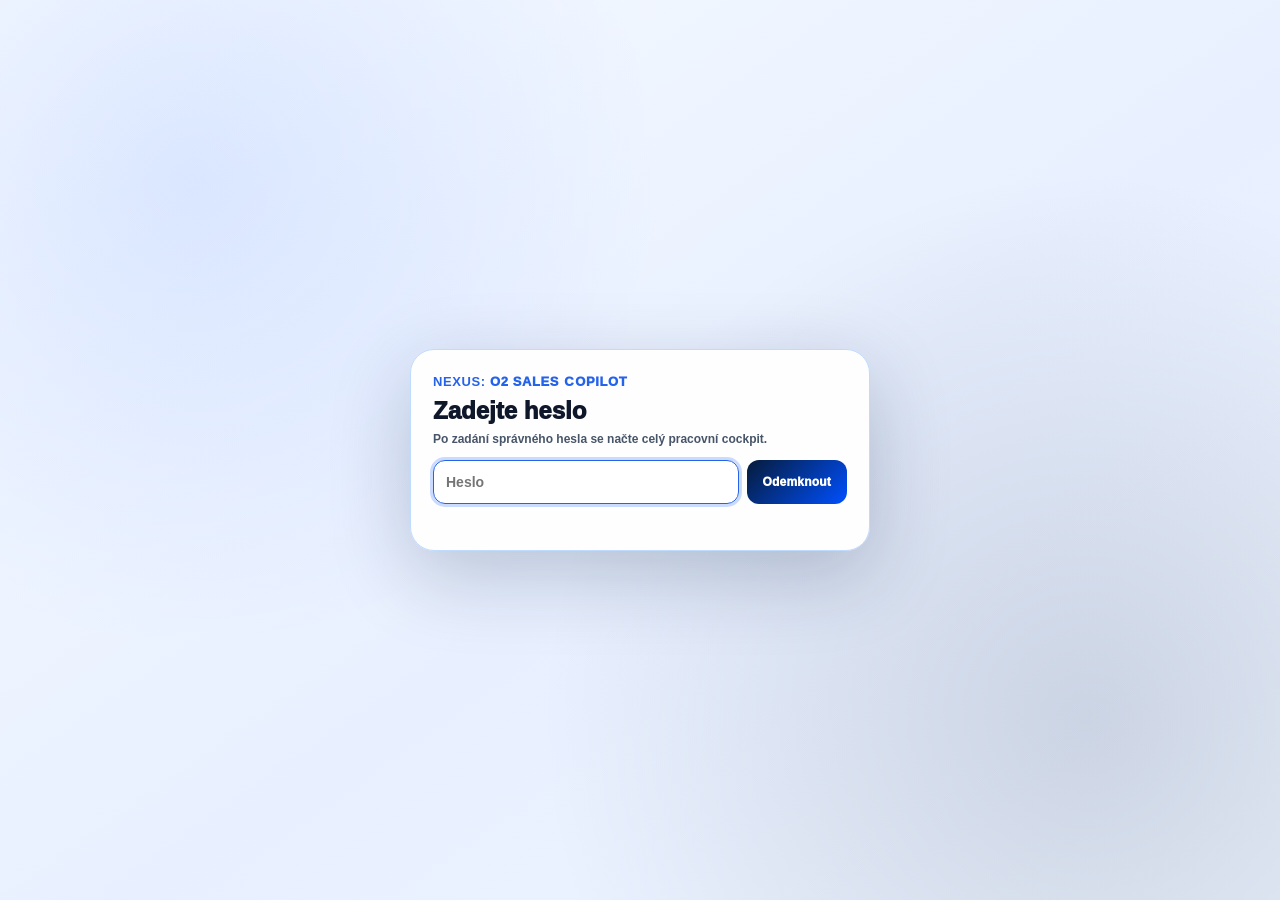
==== index.html.html @ c830933a "Add files via upload" ====
﻿<!DOCTYPE html>
<html lang="cs">
<head>
  <meta charset="UTF-8">
  <meta name="viewport" content="width=1400, shrink-to-fit=no, user-scalable=yes">
  <title>Nexus: O2 Sales Copilot · Corporate scoring & Anomaly Stats</title>
  <style>
    :root {
      --o2: #0050ff;
      --o2d: #061b3a;
      --o2m: #123e78;
      --soft: #eff6ff;
      --line: #dbe5f2;
      --ink: #0f172a;
      --mut: #64748b;
      --ok: #047857;
      --warn: #c2410c;
      --bad: #dc2626;
      --panel: rgba(255, 255, 255, .98);
      --shadow: 0 12px 32px rgba(0, 35, 90, .10);
    }

    *, *:before, *:after {
      box-sizing: border-box;
      margin: 0;
      padding: 0;
      font-family: "On Air", Inter, "Segoe UI", Arial, sans-serif;
    }

    html, body { 
      height: 100%; 
    }

    /* Vynutí desktop layout i na mobilu — 1400px vs. fyzická šířka zařídí dynamický initial-scale ve viewport meta */
    html {
      min-width: 1400px;
    }

    body {
      height: 100vh;
      overflow: hidden;
      background: #eff6ff;
      color: var(--ink);
      font-size: 12px;
    }

    body.locked {
      overflow: hidden;
      background: #f4f8ff;
    }

    body.locked > *:not(#lockScreen):not(script) {
      display: none !important;
    }

    .lock-screen {
      position: fixed;
      inset: 0;
      z-index: 5000;
      display: none;
      align-items: center;
      justify-content: center;
      background:
        radial-gradient(circle at 15% 20%, rgba(0, 80, 255, 0.1), transparent 36%),
        radial-gradient(circle at 85% 80%, rgba(6, 27, 58, 0.14), transparent 42%),
        linear-gradient(145deg, #f7fbff, #e8f0ff 55%, #eef4ff);
      padding: 20px;
    }

    body.locked .lock-screen {
      display: flex;
    }

    .lock-card {
      width: min(460px, 96vw);
      background: rgba(255, 255, 255, 0.96);
      border: 1px solid #bfdbfe;
      border-radius: 24px;
      box-shadow: 0 24px 80px rgba(6, 27, 58, 0.22);
      padding: 24px 22px 18px;
    }

    .lock-brand {
      font-size: 13px;
      text-transform: uppercase;
      letter-spacing: 0.6px;
      color: #2563eb;
      font-weight: 950;
      margin-bottom: 8px;
    }

    .lock-title {
      font-size: 24px;
      line-height: 1.15;
      font-weight: 950;
      color: #0f172a;
      margin-bottom: 8px;
    }

    .lock-sub {
      font-size: 12px;
      color: #475569;
      font-weight: 800;
      margin-bottom: 14px;
    }

    .lock-form {
      display: grid;
      grid-template-columns: 1fr auto;
      gap: 8px;
    }

    .lock-input {
      height: 44px;
      border: 1px solid #93c5fd;
      border-radius: 12px;
      padding: 0 12px;
      font-size: 14px;
      font-weight: 850;
      background: #fff;
      color: #0f172a;
    }

    .lock-input:focus {
      outline: 3px solid rgba(0, 80, 255, 0.2);
      border-color: #2563eb;
    }

    .lock-btn {
      height: 44px;
      border: 0;
      border-radius: 12px;
      padding: 0 16px;
      background: linear-gradient(135deg, var(--o2d), var(--o2));
      color: #fff;
      font-size: 12px;
      font-weight: 950;
      letter-spacing: 0.2px;
    }

    .lock-msg {
      margin-top: 10px;
      min-height: 18px;
      font-size: 11px;
      font-weight: 900;
      color: #dc2626;
    }

    button, textarea, input, select { 
      font-family: inherit; 
    }
    
    button { 
      cursor: pointer; 
    }

    .pill:hover:not(.active), 
    .action-say-btn:hover:not(.active), 
    .road-item:hover:not(.cur) {
      border-color: var(--o2);
    }

    .choice:hover:not(.active) {
      border-color: var(--o2);
      box-shadow: 0 6px 18px rgba(0, 35, 90, .10);
      transform: translateY(-1px);
    }

    header {
      height: 48px;
      background: linear-gradient(135deg, var(--o2d), var(--o2) 72%, #2f7cff);
      color: #fff;
      display: flex;
      align-items: center;
      justify-content: space-between;
      padding: 6px 16px;
      box-shadow: 0 6px 18px rgba(0, 35, 90, .18);
      position: relative;
      z-index: 10;
    }

    .hl {
      display: flex;
      align-items: center;
      gap: 16px;
      min-width: 0;
    }

    .hl-brand {
      min-width: 0;
    }

    .ht { 
      font-size: 16px; 
      font-weight: 950; 
      letter-spacing: -.2px; 
    }

    .hs { 
      font-size: 9px; 
      color: #dbeafe; 
      font-weight: 900; 
      letter-spacing: .45px; 
      text-transform: uppercase; 
    }

    .hc { 
      position: static;
      transform: none;
      text-align: left;
      flex-shrink: 0;
    }

    .clock { 
      font-size: 16px; 
      font-weight: 950; 
    }

    .date { 
      font-size: 8.5px; 
      color: #dbeafe; 
      text-transform: uppercase; 
    }

    .hr { 
      display: flex; 
      gap: 8px; 
      flex-wrap: nowrap;
      overflow-x: auto;
      -webkit-overflow-scrolling: touch;
      scrollbar-width: none;
    }
    .hr::-webkit-scrollbar { display: none; }

    .btn {
      border: 1px solid rgba(255, 255, 255, .28);
      background: rgba(255, 255, 255, .13);
      color: #fff;
      border-radius: 999px;
      padding: 7px 14px;
      font-size: 11px;
      font-weight: 950;
      white-space: nowrap;
      flex-shrink: 0;
    }

    .btn:hover { 
      background: rgba(255, 255, 255, .24); 
    }
    
    .redbtn { background: #dc2626 !important; }
    .greenbtn { background: #0050ff !important; }
    .statbtn { background: #123e78 !important; }

    .app {
      height: calc(100vh - 48px);
      padding: 10px 12px 12px;
      display: grid;
      grid-template-columns: minmax(100px, 6fr) minmax(500px, 39fr) minmax(500px, 39fr) minmax(200px, 16fr);
      gap: 12px;
      max-width: 1920px;
      margin: 0 auto;
      position: relative;
      z-index: 1;
      overflow: hidden;
    }

    .app > aside, .app > section {
      height: 100%;
      min-height: 0;
      display: flex;
      flex-direction: column;
    }

    .road, .card, .panel {
      background: rgba(255,255,255,.94);
      backdrop-filter: blur(14px);
      -webkit-backdrop-filter: blur(14px);
      border: 1px solid rgba(191, 219, 254, .7);
      border-radius: 22px;
      box-shadow: 0 12px 40px rgba(0,35,90,.09), 0 0 0 1px rgba(255,255,255,.6) inset;
      overflow: hidden;
      min-height: 0;
      display: flex;
      flex-direction: column;
      height: 100%;
      flex: 1;
    }

    .cardhead {
      height: 46px;
      min-height: 46px;
      padding: 0 16px;
      color: #fff;
      display: flex;
      justify-content: space-between;
      align-items: center;
      flex-shrink: 0;
      background: linear-gradient(135deg, var(--o2d) 0%, var(--o2) 60%, #3d8bff 100%);
      box-shadow: 0 2px 12px rgba(0,80,255,.25);
    }

    .cardtitle { font-size: 15px; font-weight: 950; letter-spacing: .2px; }

    #cardHost {
      transform-style: preserve-3d;
      backface-visibility: hidden;
      will-change: transform, opacity;
      transform-origin: center center;
    }

    .card-swap-cube-next {
      animation: cubeInNext 260ms cubic-bezier(.2, .7, .2, 1);
    }

    .card-swap-cube-prev {
      animation: cubeInPrev 260ms cubic-bezier(.2, .7, .2, 1);
    }

    @keyframes cubeInNext {
      from {
        opacity: .42;
        transform: perspective(1000px) rotateY(-10deg) translateX(14px) scale(.985);
      }
      to {
        opacity: 1;
        transform: perspective(1000px) rotateY(0deg) translateX(0) scale(1);
      }
    }

    @keyframes cubeInPrev {
      from {
        opacity: .42;
        transform: perspective(1000px) rotateY(10deg) translateX(-14px) scale(.985);
      }
      to {
        opacity: 1;
        transform: perspective(1000px) rotateY(0deg) translateX(0) scale(1);
      }
    }
    
    .badge { 
      font-size: 10px; 
      font-weight: 950; 
      background: rgba(255, 255, 255, .24); 
      padding: 4px 8px; 
      border-radius: 999px; 
    }

    .c0, .c1 { background: linear-gradient(90deg, var(--o2d), var(--o2)); }
    .c2 { background: linear-gradient(90deg, #064e3b, var(--o2)); }
    .c3 { background: linear-gradient(90deg, var(--o2m), var(--o2)); }
    .c6 { background: linear-gradient(90deg, var(--o2d), var(--o2), var(--o2m)); }

    .body {
      position: relative;
      flex: 1;
      min-height: 0;
      overflow: hidden;
      padding: 12px 13px 12px;
      display: flex;
      flex-direction: column;
      gap: 10px;
      height: 100%;
    }

    .body > .req {
      flex: 1;
      min-height: 0;
      display: flex;
      flex-direction: column;
    }

    .box, .say, .req, .recommend, .chart, .day-card, .day-kpi {
      background: #fff;
      border: 1px solid var(--line);
      border-radius: 15px;
      padding: 10px;
      box-shadow: 0 4px 12px rgba(0, 35, 90, .04);
      min-width: 0;
    }

    .say { border: 2px solid #bfdbfe; border-left: 8px solid var(--o2); padding: 12px 13px; }
    .say.warn { border-color: #fed7aa; border-left-color: var(--warn); background: #fff7ed; }
    .say.ok { border-color: #bfdbfe; border-left-color: var(--o2); background: var(--soft); }

    .small, .box h4, .req h4, .recommend h4, .chart h4 {
      font-size: 10.5px;
      text-transform: uppercase;
      letter-spacing: .35px;
      font-weight: 950;
      margin-bottom: 6px;
      color: var(--o2);
    }

    .sentence { font-size: 14px; line-height: 1.36; font-weight: 900; }
    .box p, .req p { font-size: 12px; line-height: 1.35; color: #334155; font-weight: 750; }
    
    .actions { 
      display: flex !important; 
      flex-direction: column !important; 
      gap: 8px !important; 
      align-items: stretch !important; 
      width: 100% !important; 
    }

    .pill {
      position: relative;
      border: 2px solid #cbd5e1;
      background: #fff;
      border-radius: 14px;
      padding: 12px 14px;
      font-size: 12.5px;
      font-weight: 950;
      color: #243244;
      width: 100%;
      text-align: left;
      white-space: normal;
      line-height: 1.25;
      min-height: 42px;
    }

    .pill.active {
      background: linear-gradient(135deg, var(--o2), var(--o2d)) !important;
      color: #fff !important;
      border: 3px solid #fff !important;
      outline: 3px solid #bfdbfe !important;
      box-shadow: 0 4px 14px rgba(0, 80, 255, .2) !important;
      padding-left: 14px !important;
      padding-right: 42px !important;
    }

    .pill.good.active { background: linear-gradient(135deg, var(--o2), var(--o2m)) !important; }
    .pill.active:before { content: none !important; display: none !important; }
    
    .pill.active:after, .choice.active:after, .prod-tabs button.active:after {
      content: "✓";
      position: absolute;
      right: 14px;
      top: 50%;
      transform: translateY(-50%);
      width: 22px;
      height: 22px;
      border-radius: 999px;
      background: #10b981 !important;
      color: #fff;
      display: grid;
      place-items: center;
      font-size: 11px;
      font-weight: 950;
      box-shadow: 0 2px 6px rgba(0,0,0,0.15) !important;
    }

    .action-say-btn {
      width: 100%;
      text-align: left;
      border: 1px solid #cbd5e1;
      background: #fff;
      border-radius: 14px;
      padding: 10px 12px;
      margin-bottom: 6px;
      display: flex;
      justify-content: space-between;
      align-items: center;
      cursor: pointer;
      min-height: 54px;
      flex-shrink: 0;
    }

    .action-say-btn.active {
      background: var(--soft);
      border: 3px solid var(--o2);
      outline: 3px solid rgba(0, 80, 255, .18);
    }
    
    .action-say-btn strong { display: block; font-size: 12.5px; font-weight: 900; margin-bottom: 2px; }
    .action-say-btn span { font-size: 11px; color: var(--mut); font-weight: 750; }

    .chk {
      width: 18px;
      height: 18px;
      border-radius: 50%;
      border: 2px solid #cbd5e1;
      display: grid;
      place-items: center;
      font-size: 10px;
      font-weight: 950;
      color: transparent;
      flex-shrink: 0;
      margin-left: 10px;
    }
    
    .active .chk { 
      background: #10b981 !important; 
      border-color: #10b981 !important; 
      color: #fff; 
      box-shadow: 0 0 0 2px #fff !important; 
    }

    .hint { font-size: 10px; color: #64748b; font-weight: 850; margin-top: 6px; flex-shrink: 0; }

    .nav {
      flex-shrink: 0;
      margin-top: auto;
      display: grid;
      grid-template-columns: 1fr 1fr 1fr;
      gap: 10px;
      padding-top: 4px;
    }

    .nav button {
      border: 0;
      border-radius: 14px;
      padding: 12px 10px;
      font-size: 12px;
      font-weight: 950;
      color: #fff;
      background: linear-gradient(135deg, var(--o2d), var(--o2));
    }

    .nav .sec { background: linear-gradient(135deg, #334155, #64748b); }
    .nav button:disabled { opacity: .35; cursor: not-allowed; }

    .choice-grid { display: grid; grid-template-columns: 1fr; gap: 10px; }
    
    .choice {
      height: 81px;
      min-height: 81px;
      border: 2px solid #cbd5e1;
      border-radius: 16px;
      padding: 0 20px;
      text-align: left;
      position: relative;
      overflow: hidden;
      box-shadow: 0 2px 8px rgba(0, 35, 90, .06);
      cursor: pointer;
      flex-shrink: 0;
      display: flex;
      flex-direction: column;
      justify-content: center;
      transition: box-shadow .15s, transform .15s, background .15s;
      background: #fff;
    }

    .choice.active {
      padding-right: 52px;
      justify-content: center;
      border-width: 2px;
    }

    .choice strong { display: block; font-size: 14px; font-weight: 950; line-height: 1.3; }

    .choice .sayline {
      font-size: 11.5px;
      color: #475569;
      font-weight: 800;
      background: #f8fafc;
      border: 1px solid #e2e8f0;
      border-radius: 8px;
      padding: 3px 10px;
      margin-top: 4px;
      white-space: nowrap;
      overflow: hidden;
      text-overflow: ellipsis;
      max-width: 100%;
    }

    .choice.has-tip { flex-direction: row; align-items: center; justify-content: flex-start; padding-right: 58px; }
    .choice.has-tip strong { margin-bottom: 0; font-size: 14px; }
    
    .choice .tip-btn {
      position: absolute;
      top: 50%;
      transform: translateY(-50%);
      right: 14px;
      width: 34px;
      height: 34px;
      border-radius: 50%;
      background: #fff;
      border: 1px solid rgba(0, 0, 0, .12);
      display: grid;
      place-items: center;
      font-size: 16px;
      cursor: pointer;
      box-shadow: 0 2px 6px rgba(0, 35, 90, .10);
      z-index: 5;
      transition: background .12s;
    }
    
    .choice .tip-btn:hover { background: #fef08a; border-color: #ca8a04; }

    .choice.status-green { background: #fff; border-color: #047857; }
    .choice.status-green strong { color: #047857; }
    .choice.status-green.active { background: rgba(4,120,87,.06); border-color: #047857 !important; box-shadow: inset 5px 0 0 0 #047857, 0 4px 14px rgba(4,120,87,.12); }
    .choice.status-green.active strong { color: #047857 !important; }
    .choice.status-green.active .sayline { background: rgba(4,120,87,.07); color: #047857; border-color: rgba(4,120,87,.2); }
    .choice.status-green.active:after { background: #047857 !important; box-shadow: 0 2px 6px rgba(4,120,87,.3) !important; }

    .choice.status-blue { background: #fff; border-color: #0050ff; }
    .choice.status-blue strong { color: #0050ff; }
    .choice.status-blue.active { background: rgba(0,80,255,.05); border-color: #0050ff !important; box-shadow: inset 5px 0 0 0 #0050ff, 0 4px 14px rgba(0,80,255,.12); }
    .choice.status-blue.active strong { color: #0050ff !important; }
    .choice.status-blue.active .sayline { background: rgba(0,80,255,.06); color: #0050ff; border-color: rgba(0,80,255,.18); }
    .choice.status-blue.active:after { background: #0050ff !important; box-shadow: 0 2px 6px rgba(0,80,255,.3) !important; }

    .choice.status-red { background: #fff; border-color: #dc2626; }
    .choice.status-red strong { color: #dc2626; }
    .choice.status-red.active { background: rgba(220,38,38,.05); border-color: #dc2626 !important; box-shadow: inset 5px 0 0 0 #dc2626, 0 4px 14px rgba(220,38,38,.12); }
    .choice.status-red.active strong { color: #dc2626 !important; }
    .choice.status-red.active .sayline { background: rgba(220,38,38,.06); color: #dc2626; border-color: rgba(220,38,38,.18); }
    .choice.status-red.active:after { background: #dc2626 !important; box-shadow: 0 2px 6px rgba(220,38,38,.3) !important; }

    .choice.status-orange { background: #fff; border-color: #c2410c; }
    .choice.status-orange strong { color: #c2410c; }
    .choice.status-orange.active { background: rgba(194,65,12,.05); border-color: #c2410c !important; box-shadow: inset 5px 0 0 0 #c2410c, 0 4px 14px rgba(194,65,12,.12); }
    .choice.status-orange.active strong { color: #c2410c !important; }
    .choice.status-orange.active .sayline { background: rgba(194,65,12,.06); color: #c2410c; border-color: rgba(194,65,12,.18); }
    .choice.status-orange.active:after { background: #c2410c !important; box-shadow: 0 2px 6px rgba(194,65,12,.3) !important; }

    .road { padding: 14px 12px; display: flex; flex-direction: column; }
    .road-head { font-size: 10px; font-weight: 950; text-transform: uppercase; letter-spacing: .6px; display: flex; justify-content: space-between; align-items: center; margin-bottom: 10px; color: var(--mut); flex-shrink: 0; }
    .road-head b { color: var(--o2); font-size: 14px; font-weight: 950; letter-spacing: 0; }
    .progress { height: 5px; background: #e2e8f0; border-radius: 999px; margin-bottom: 12px; overflow: hidden; flex-shrink: 0; }
    .progress span { display: block; height: 100%; background: linear-gradient(90deg, var(--o2), #64a3ff); transition: width .5s cubic-bezier(.4,0,.2,1); position: relative; overflow: hidden; }
    .progress span::after { content: ''; position: absolute; top: 0; left: -60%; width: 60%; height: 100%; background: linear-gradient(90deg, transparent, rgba(255,255,255,.55), transparent); animation: shimmer 2s infinite; }
    @keyframes shimmer { 0% { left: -60%; } 100% { left: 120%; } }

    .road-list { 
      display: flex; 
      flex-direction: column; 
      gap: 5px; 
      flex: 1;
      min-height: 0;
      position: relative; 
    }
    .road-list:before { content: none; }

    .road-item {
      position: relative;
      z-index: 1;
      border: 1.5px solid #e2e8f0;
      background: #fff;
      border-radius: 14px;
      padding: 8px 6px;
      display: flex;
      flex-direction: column;
      align-items: center;
      justify-content: center;
      gap: 5px;
      text-align: center;
      cursor: pointer;
      width: 100%;
      flex: 1;
      min-height: 0;
      transition: box-shadow .12s, border-color .12s, background .12s, transform .12s;
    }
    .road-item:hover:not(.cur) { border-color: var(--o2); box-shadow: 0 4px 12px rgba(0,35,90,.09); transform: translateX(2px); }
    .road-item.cur { background: linear-gradient(135deg, #eff6ff, #e0eeff); border: 2px solid var(--o2); box-shadow: 0 4px 16px rgba(0,80,255,.13); }
    .road-item.done { background: #f0fdf8; border-color: #86efac; }

    .num { width: 26px; height: 26px; min-width: 26px; border-radius: 50%; background: #e0eaff; color: var(--o2); display: flex; align-items: center; justify-content: center; font-size: 11px; font-weight: 950; flex-shrink: 0; }
    .cur .num { background: var(--o2) !important; color: #fff !important; box-shadow: 0 2px 8px rgba(0,80,255,.3); }
    .done .num { background: #10b981 !important; color: #fff !important; font-size: 13px; }
    .rt { font-size: 10.5px; font-weight: 950; color: var(--ink); line-height: 1.25; word-break: break-word; }
    .cur .rt { color: var(--o2); }
    .done .rt { color: #059669; }
    .rs { font-size: 8.5px; color: #94a3b8; font-weight: 750; letter-spacing: 0.2px; line-height: 1.2; }
    .cur .rs { color: rgba(0,80,255,.55); }
    .done .rs { color: #86efac; }

    .phead {
      height: 42px;
      min-height: 42px;
      background: linear-gradient(90deg, var(--o2d), var(--o2));
      color: #fff;
      padding: 0 15px;
      font-size: 13px;
      font-weight: 950;
      display: flex;
      justify-content: space-between;
      align-items: center;
      flex-shrink: 0;
    }

    .pbody, .product-body { padding: 11px; overflow: auto; min-height: 0; }

    .prod-tabs {
      height: 42px;
      min-height: 42px;
      display: flex;
      gap: 7px;
      padding: 0 10px;
      background: linear-gradient(90deg, var(--o2d), var(--o2));
      align-items: center;
      flex-shrink: 0;
    }

    .prod-tabs button {
      position: relative;
      flex: 1;
      border: 2px solid rgba(255, 255, 255, .45);
      border-radius: 11px;
      padding: 6px 5px;
      font-size: 11px;
      font-weight: 950;
      background: var(--soft);
      color: var(--o2);
    }

    .prod-tabs .active { background: linear-gradient(135deg, var(--o2), var(--o2d)) !important; color: #fff !important; border: 3px solid #fff !important; outline: 3px solid #bfdbfe; padding-right: 28px;}

    .prod-card { display: flex; flex-direction: column; gap: 9px; overflow: auto; height: 100%; min-height: 0; }
    .prod-title { font-size: 18px; font-weight: 950; display: flex; justify-content: space-between; align-items: center;}

    .principle { font-size: 12px; line-height: 1.38; background: var(--soft); border-left: 5px solid var(--o2); border-radius: 0 12px 12px 0; padding: 9px; font-weight: 800; }

    .quote {
      border-radius: 16px;
      padding: 12px 16px;
      font-size: 13.5px;
      line-height: 1.45;
      font-weight: 850;
      background: #f8fbff;
      border: 1px solid #e2e8f0;
      box-shadow: inset 0 1px 2px rgba(0,0,0,0.02), 0 2px 4px rgba(0,0,0,0.02);
      color: #1e293b;
      position: relative;
      border-left: 6px solid var(--o2) !important;
      margin-bottom: 8px;
    }

    .quote strong {
      display: inline-block;
      font-size: 10.5px;
      text-transform: uppercase;
      letter-spacing: 0.6px;
      font-weight: 950;
      margin-bottom: 4px;
    }

    .quote.copilot-namitka { background: #fff8f2 !important; border-color: #ffe3d1 !important; border-left-color: #f97316 !important; color: #431407; }
    .quote.copilot-namitka strong { color: #ea580c; }
    .quote.copilot-vyhoda { background: #f0fdf4 !important; border-color: #bbf7d0 !important; border-left-color: #16a34a !important; color: #14532d; }
    .quote.copilot-vyhoda strong { color: #15803d; }
    .quote.copilot-uzitek { background: #f0f5ff !important; border-color: #dbeafe !important; border-left-color: #2563eb !important; color: #1e3a8a; }
    .quote.copilot-uzitek strong { color: #1d4ed8; }

    .notes-panel .pbody { padding: 12px; display: flex; flex-direction: column; gap: 10px; height: 100%; min-height: 0; }
    .selected-notes { display: flex; flex-direction: column; gap: 6px; overflow: auto; flex: 1; }
    
    .notes { 
      width: 100%; 
      height: 100px; 
      min-height: 90px; 
      resize: none; 
      border: 1px solid #cbd5e1; 
      border-radius: 14px; 
      padding: 10px; 
      font-size: 12px; 
      color: #0f172a; 
      background: #f8fbff; 
    }
    
    .notes:focus { outline: 2px solid var(--o2); background: #fff; }

    .toast { 
      position: fixed; 
      right: 20px; 
      bottom: 18px; 
      background: #0f172a; 
      color: #fff; 
      border-radius: 10px; 
      padding: 12px 16px; 
      font-size: 12.5px; 
      font-weight: 950; 
      opacity: 0; 
      z-index: 999; 
      transition: opacity 0.3s; 
    }
    .toast.show { opacity: 1; }

    /* Voice Panel Styles */
    .voice-panel { 
      position: fixed; 
      bottom: 20px; 
      left: 50%; 
      transform: translateX(-50%); 
      background: rgba(0, 80, 255, 0.95); 
      color: #fff; 
      padding: 10px 22px; 
      border-radius: 999px; 
      font-weight: 950; 
      font-size: 13px; 
      z-index: 1000; 
      display: none; 
      box-shadow: 0 10px 30px rgba(0,35,90,0.3); 
      align-items: center; 
      gap: 10px; 
      border: 2px solid rgba(255,255,255,0.2); 
    }
    
    @keyframes pulse { 
      0% { transform: scale(0.95); box-shadow: 0 0 0 0 rgba(16, 185, 129, 0.7); } 
      70% { transform: scale(1); box-shadow: 0 0 0 6px rgba(16, 185, 129, 0); } 
      100% { transform: scale(0.95); box-shadow: 0 0 0 0 rgba(16, 185, 129, 0); } 
    }
    
    .pulsing-dot { 
      width: 12px; 
      height: 12px; 
      background: #10b981; 
      border-radius: 50%; 
      display: inline-block; 
      animation: pulse 2s infinite; 
    }
    
    .voice-text { 
      max-width: 400px; 
      white-space: nowrap; 
      overflow: hidden; 
      text-overflow: ellipsis; 
      font-style: italic; 
    }

    .voice-level {
      display: inline-flex;
      align-items: flex-end;
      gap: 2px;
      height: 14px;
      margin-left: 4px;
    }

    .voice-level i {
      display: inline-block;
      width: 3px;
      height: 3px;
      border-radius: 2px;
      background: rgba(255, 255, 255, 0.35);
      transition: height 90ms linear, background 160ms linear;
    }

    .voice-level i.on { background: #10b981; }
    .voice-level i.hot { background: #f59e0b; }

    .voice-history {
      max-height: 118px;
      overflow: auto;
      display: flex;
      flex-direction: column;
      gap: 4px;
    }

    .voice-history-item {
      border-left: 2px solid #38bdf8;
      padding: 3px 6px;
      background: rgba(30, 64, 175, 0.18);
      border-radius: 6px;
      font-size: 10.5px;
      line-height: 1.3;
      color: #e2e8f0;
    }

    .voice-history-item .vh-tags {
      display: block;
      margin-top: 2px;
      font-size: 9.5px;
      color: #7dd3fc;
      font-weight: 850;
    }

    .voice-history-item.empty {
      border-left-color: #64748b;
      color: #94a3b8;
      font-style: italic;
    }

    .voice-debug {
      position: fixed;
      right: 16px;
      bottom: 74px;
      width: min(420px, calc(100vw - 24px));
      background: rgba(15, 23, 42, 0.96);
      color: #e2e8f0;
      border: 1px solid rgba(148, 163, 184, 0.45);
      border-radius: 14px;
      box-shadow: 0 14px 36px rgba(2, 6, 23, 0.45);
      padding: 12px;
      z-index: 1100;
      display: none;
      font-size: 11px;
      line-height: 1.35;
    }

    .voice-debug.open {
      display: block;
    }

    .voice-debug-head {
      display: flex;
      justify-content: space-between;
      align-items: center;
      margin-bottom: 8px;
      font-weight: 950;
      color: #bfdbfe;
      text-transform: uppercase;
      letter-spacing: .35px;
    }

    .voice-debug-row {
      margin-bottom: 7px;
      border: 1px solid rgba(148, 163, 184, 0.25);
      border-radius: 10px;
      padding: 7px 8px;
      background: rgba(30, 41, 59, 0.45);
    }

    .voice-debug-row:last-child {
      margin-bottom: 0;
    }

    .voice-debug-row b {
      display: block;
      font-size: 10px;
      margin-bottom: 4px;
      color: #93c5fd;
      text-transform: uppercase;
      letter-spacing: .25px;
    }

    .voice-debug-matches {
      display: flex;
      flex-wrap: wrap;
      gap: 6px;
    }

    .voice-chip {
      display: inline-flex;
      align-items: center;
      border-radius: 999px;
      border: 1px solid rgba(147, 197, 253, 0.35);
      background: rgba(30, 64, 175, 0.25);
      color: #dbeafe;
      padding: 2px 8px;
      font-size: 10px;
      font-weight: 850;
      white-space: nowrap;
    }

    .premium-save, .tahak-modal { position: fixed; inset: 0; z-index: 200; display: none; align-items: center; justify-content: center; background: rgba(6, 27, 58, .5); backdrop-filter: blur(6px); }
    .premium-save.open, .tahak-modal.open { display: flex; }

    /* =========================================================================
       ADMIN FULLSCREEN — Voice locks | Teams targets | Copilot editor
       ========================================================================= */
    .admin-full {
      position: fixed;
      inset: 0;
      z-index: 300;
      display: none;
      flex-direction: column;
      background: linear-gradient(160deg, #eef4ff 0%, #f7fbff 55%, #ffffff 100%);
    }
    .admin-full.open { display: flex; }
    .admin-topbar {
      height: 60px;
      flex-shrink: 0;
      background: linear-gradient(135deg, var(--o2d), var(--o2) 70%, #3d8bff);
      color: #fff;
      display: flex;
      align-items: center;
      justify-content: space-between;
      padding: 0 20px;
      box-shadow: 0 8px 24px rgba(0, 35, 90, .18);
      gap: 12px;
    }
    .admin-brand { display: flex; align-items: center; gap: 12px; }
    .admin-brand h2 { font-size: 17px; font-weight: 950; margin: 0; letter-spacing: .1px; }
    .admin-brand .admin-sub { font-size: 10px; font-weight: 900; color: #dbeafe; text-transform: uppercase; letter-spacing: .5px; }
    .admin-topbar .admin-actions { display: flex; gap: 8px; flex-wrap: wrap; }
    .admin-topbtn {
      border: 1px solid rgba(255, 255, 255, .32);
      background: rgba(255, 255, 255, .14);
      color: #fff;
      border-radius: 999px;
      padding: 8px 14px;
      font-size: 11.5px;
      font-weight: 950;
      cursor: pointer;
      display: inline-flex;
      align-items: center;
      gap: 6px;
    }
    .admin-topbtn:hover { background: rgba(255, 255, 255, .26); }
    .admin-topbtn.danger { background: #dc2626; border-color: #dc2626; }
    .admin-topbtn.ok { background: #10b981; border-color: #10b981; }

    .admin-workspace {
      flex: 1;
      min-height: 0;
      display: grid;
      grid-template-columns: minmax(280px, 1fr) minmax(340px, 1.25fr) minmax(560px, 2.2fr);
      gap: 14px;
      padding: 14px;
      overflow: hidden;
    }
    .admin-col {
      background: #fff;
      border: 1px solid #dbe5f2;
      border-radius: 18px;
      box-shadow: 0 10px 32px rgba(0, 35, 90, .07);
      display: flex;
      flex-direction: column;
      min-height: 0;
      overflow: hidden;
    }
    .admin-col-head {
      padding: 14px 18px;
      border-bottom: 1px solid #eef4ff;
      background: linear-gradient(180deg, #f8fbff, #fff);
      display: flex;
      align-items: center;
      gap: 10px;
      flex-shrink: 0;
    }
    .admin-col-head h3 {
      font-size: 14px;
      font-weight: 950;
      color: var(--o2d);
      margin: 0;
    }
    .admin-col-head .admin-col-sub {
      font-size: 10.5px;
      color: var(--mut);
      font-weight: 850;
    }
    .admin-col-body {
      flex: 1;
      overflow-y: auto;
      padding: 14px 18px;
      min-height: 0;
    }
    .admin-col-foot {
      padding: 10px 14px;
      border-top: 1px solid #eef4ff;
      background: #f8fbff;
      display: flex;
      gap: 8px;
      justify-content: flex-end;
      flex-shrink: 0;
    }

    .admin-section {
      background: #f8fbff;
      border: 1px solid #dbe5f2;
      border-radius: 12px;
      padding: 12px 14px;
      margin-bottom: 12px;
    }
    .admin-section h4 {
      font-size: 12px;
      font-weight: 950;
      color: var(--o2d);
      margin: 0 0 6px;
      text-transform: uppercase;
      letter-spacing: .3px;
    }
    .admin-section p.hint {
      font-size: 11px;
      color: var(--mut);
      font-weight: 750;
      line-height: 1.45;
      margin: 4px 0 10px;
    }

    .admin-btn {
      border: 1px solid #cbd5e1;
      background: #fff;
      color: var(--ink);
      border-radius: 10px;
      padding: 8px 12px;
      font-size: 12px;
      font-weight: 900;
      cursor: pointer;
      display: inline-flex;
      align-items: center;
      gap: 6px;
      transition: all .12s;
    }
    .admin-btn:hover { border-color: var(--o2); color: var(--o2); }
    .admin-btn.primary { background: var(--o2); color: #fff; border-color: var(--o2); }
    .admin-btn.primary:hover { background: var(--o2d); border-color: var(--o2d); color: #fff; }
    .admin-btn.ok { background: #10b981; color: #fff; border-color: #10b981; }
    .admin-btn.warn { background: #f59e0b; color: #fff; border-color: #f59e0b; }
    .admin-btn.ghost { background: transparent; }
    .admin-btn.icon-only { padding: 6px 8px; }
    .admin-btn.tiny { padding: 4px 8px; font-size: 10.5px; }
    .admin-btn.full { width: 100%; justify-content: center; }
    .admin-btn.danger { background: #dc2626; color: #fff; border-color: #dc2626; }

    .admin-input, .admin-textarea, .admin-select {
      width: 100%;
      border: 1.5px solid #dbe5f2;
      border-radius: 10px;
      padding: 9px 11px;
      font-size: 12px;
      font-weight: 800;
      color: var(--ink);
      background: #fff;
      outline: none;
      font-family: inherit;
      transition: border-color .12s, box-shadow .12s;
    }
    .admin-textarea { min-height: 46px; resize: vertical; line-height: 1.4; font-weight: 700; }
    .admin-input:focus, .admin-textarea:focus, .admin-select:focus {
      border-color: var(--o2);
      box-shadow: 0 0 0 3px rgba(0,80,255,.10);
    }
    .admin-label {
      font-size: 10.5px;
      font-weight: 950;
      color: var(--mut);
      text-transform: uppercase;
      letter-spacing: .35px;
      display: block;
      margin: 8px 0 4px;
    }

    /* Teams targets */
    .admin-target {
      border: 1px solid #dbe5f2;
      background: #fff;
      border-radius: 12px;
      padding: 10px 12px;
      margin-bottom: 8px;
      display: grid;
      grid-template-columns: 1fr auto;
      gap: 8px;
      align-items: center;
    }
    .admin-target.default {
      border-color: #0050ff;
      box-shadow: 0 0 0 2px rgba(0,80,255,.10);
    }
    .admin-target-body {
      display: flex;
      flex-direction: column;
      gap: 6px;
      min-width: 0;
    }
    .admin-target-row {
      display: flex;
      gap: 6px;
      align-items: center;
    }
    .admin-target-name {
      font-weight: 950;
      font-size: 12.5px;
      color: var(--o2d);
      flex: 1;
      min-width: 0;
    }
    .admin-target-url {
      font-family: ui-monospace, "SF Mono", Consolas, monospace;
      font-size: 10.5px;
      color: var(--mut);
      overflow: hidden;
      text-overflow: ellipsis;
      white-space: nowrap;
      max-width: 100%;
    }
    .admin-target-actions {
      display: flex;
      flex-direction: column;
      gap: 4px;
    }
    .admin-badge {
      display: inline-flex;
      align-items: center;
      gap: 4px;
      background: #eef4ff;
      border: 1px solid #bfdbfe;
      color: var(--o2d);
      padding: 2px 8px;
      font-size: 9.5px;
      font-weight: 950;
      border-radius: 999px;
      text-transform: uppercase;
      letter-spacing: .4px;
    }
    .admin-badge.ok { background: #d1fae5; border-color: #10b981; color: #065f46; }
    .admin-badge.off { background: #fee2e2; border-color: #fecaca; color: #991b1b; }

    .admin-composer {
      background: #fff;
      border: 1px dashed #93c5fd;
      border-radius: 12px;
      padding: 12px;
      margin-top: 8px;
    }

    /* Editor tabs */
    .admin-tabs {
      display: flex;
      gap: 4px;
      padding: 8px 12px 0;
      background: #f8fbff;
      border-bottom: 1px solid #dbe5f2;
      flex-wrap: wrap;
      flex-shrink: 0;
    }
    .admin-tab {
      border: 1px solid #dbe5f2;
      border-bottom: none;
      background: #eef4ff;
      color: var(--mut);
      border-radius: 10px 10px 0 0;
      padding: 8px 14px;
      font-size: 11.5px;
      font-weight: 950;
      cursor: pointer;
      margin-bottom: -1px;
    }
    .admin-tab.active {
      background: #fff;
      color: var(--o2d);
      border-color: #bfdbfe;
      border-bottom: 1px solid #fff;
    }

    .admin-product-chips {
      display: flex;
      gap: 6px;
      flex-wrap: wrap;
      margin-bottom: 12px;
    }
    .admin-chip {
      border: 1.5px solid #dbe5f2;
      background: #fff;
      color: var(--mut);
      border-radius: 999px;
      padding: 6px 12px;
      font-size: 11.5px;
      font-weight: 950;
      cursor: pointer;
    }
    .admin-chip.active {
      background: var(--o2);
      color: #fff;
      border-color: var(--o2);
    }

    .admin-list-row {
      background: #fff;
      border: 1px solid #dbe5f2;
      border-radius: 10px;
      padding: 8px 10px;
      margin-bottom: 6px;
      display: grid;
      grid-template-columns: 22px 1fr auto;
      gap: 8px;
      align-items: start;
    }
    .admin-list-row .row-num {
      display: grid;
      place-items: center;
      background: #eef4ff;
      color: var(--o2d);
      border-radius: 6px;
      font-size: 10.5px;
      font-weight: 950;
      height: 22px;
    }
    .admin-list-row .row-actions {
      display: flex;
      gap: 3px;
      flex-shrink: 0;
    }
    .admin-list-row .row-actions .admin-btn {
      padding: 3px 6px;
      font-size: 11px;
    }

    .admin-kv-row {
      background: #fff;
      border: 1px solid #dbe5f2;
      border-radius: 12px;
      padding: 10px;
      margin-bottom: 8px;
      display: grid;
      grid-template-columns: 1fr auto;
      gap: 8px;
      align-items: start;
    }
    .admin-kv-body {
      display: flex;
      flex-direction: column;
      gap: 6px;
      min-width: 0;
    }
    .admin-kv-actions {
      display: flex;
      flex-direction: column;
      gap: 4px;
    }

    .admin-empty {
      text-align: center;
      padding: 22px 12px;
      color: var(--mut);
      font-size: 11.5px;
      font-weight: 850;
      border: 1px dashed #dbe5f2;
      border-radius: 12px;
      background: #f8fbff;
    }

    .admin-save-indicator {
      display: inline-flex;
      align-items: center;
      gap: 6px;
      font-size: 10.5px;
      font-weight: 950;
      color: #dbeafe;
      text-transform: uppercase;
      letter-spacing: .35px;
      opacity: 0;
      transition: opacity .2s;
    }
    .admin-save-indicator.visible { opacity: 1; }
    .admin-save-indicator .dot {
      width: 8px; height: 8px;
      border-radius: 50%;
      background: #10b981;
      box-shadow: 0 0 0 0 rgba(16,185,129,.7);
      animation: iconBurst .5s ease-out;
    }

    @media (max-width: 1200px) {
      .admin-workspace {
        grid-template-columns: 1fr;
        overflow-y: auto;
      }
      .admin-col { min-height: 360px; }
    }

    @keyframes savePop {
      0%   { opacity: 0; transform: scale(.7) translateY(20px); }
      60%  { transform: scale(1.05) translateY(-4px); }
      80%  { transform: scale(.97) translateY(1px); }
      100% { opacity: 1; transform: scale(1) translateY(0); }
    }
    @keyframes iconBurst {
      0%   { transform: scale(.6); box-shadow: 0 0 0 0 rgba(16,185,129,.7); }
      50%  { transform: scale(1.18); box-shadow: 0 0 0 18px rgba(16,185,129,0); }
      100% { transform: scale(1); box-shadow: 0 0 0 0 rgba(16,185,129,0); }
    }

    .save-card { min-width: 320px; max-width: 420px; background: #fff; border-radius: 26px; padding: 28px 24px; text-align: center; box-shadow: 0 30px 90px rgba(0, 35, 90, .35); animation: savePop .45s cubic-bezier(.34,1.56,.64,1) both; }
    .save-icon { width: 76px; height: 76px; margin: 0 auto 14px; border-radius: 50%; background: linear-gradient(135deg,#10b981,#059669) !important; display: grid; place-items: center; color: #fff; font-size: 34px; font-weight: 950; animation: iconBurst .55s ease both .1s; }
    .save-card h2 { font-size: 22px; font-weight: 950; color: var(--o2d); margin-bottom: 6px; }
    .save-card p { font-size: 12px; font-weight: 850; color: #475569; }

    .tahak-card { min-width: 680px; max-width: 1200px; width: 92%; background: #fff; border-radius: 24px; padding: 24px; text-align: left; box-shadow: 0 30px 90px rgba(0, 35, 90, .35); position: relative; max-height: 85vh; display: flex; flex-direction: column; }

    .slack-input { width: 100%; border: 1.5px solid #dbe5f2; border-radius: 10px; padding: 10px 12px; font-size: 12px; font-weight: 800; color: var(--ink); outline: none; transition: border-color .15s; font-family: inherit; }
    .slack-input:focus { border-color: var(--o2); box-shadow: 0 0 0 3px rgba(0,80,255,.08); }
    .slack-label { font-size: 11px; font-weight: 950; color: var(--mut); text-transform: uppercase; letter-spacing: .5px; display: block; margin-bottom: 5px; }
    .slack-toggle-row { display: flex; align-items: center; justify-content: space-between; padding: 10px 0; border-bottom: 1px solid #f1f5f9; }
    .slack-toggle-label { font-size: 13px; font-weight: 850; color: var(--ink); }
    .slack-toggle { position: relative; width: 44px; height: 24px; flex-shrink: 0; }
    .slack-toggle input { opacity: 0; width: 0; height: 0; }
    .slack-slider { position: absolute; inset: 0; background: #cbd5e1; border-radius: 999px; cursor: pointer; transition: background .2s; }
    .slack-slider:before { content: ''; position: absolute; width: 18px; height: 18px; left: 3px; top: 3px; background: #fff; border-radius: 50%; transition: transform .2s; box-shadow: 0 1px 4px rgba(0,0,0,.2); }
    .slack-toggle input:checked + .slack-slider { background: var(--o2); }
    .slack-toggle input:checked + .slack-slider:before { transform: translateX(20px); }
    .slack-status { font-size: 12px; font-weight: 850; margin-top: 10px; min-height: 18px; }
    .slack-preview { background: #1a1d21; border-radius: 10px; padding: 12px 14px; margin-top: 10px; font-size: 11px; color: #d1d5db; font-family: monospace; line-height: 1.5; border-left: 3px solid #10b981; }
    .tahak-close { position: absolute; right: 18px; top: 18px; width: 34px; height: 34px; border-radius: 50%; background: #f1f5f9; border: 1px solid #cbd5e1; display: grid; place-items: center; font-size: 16px; font-weight: 950; cursor: pointer; color: #475569; }
    .tahak-close:hover { background: #e2e8f0; color: #0f172a; }
    .tahak-title { font-size: 18px; font-weight: 950; color: var(--o2d); margin-bottom: 14px; padding-right: 36px; }
    .tahak-list { display: flex; flex-direction: column; gap: 10px; overflow-y: auto; }
    .tahak-item { background: #f8fbff; border: 1px solid #bfdbfe; border-left: 5px solid var(--o2); border-radius: 12px; padding: 12px; font-size: 26px; line-height: 1.42; font-weight: 400; color: #0f172a; }

    .overlay { position: fixed; inset: 0; background: rgba(15, 23, 42, .45); z-index: 110; display: none; }
    .overlay.open { display: block; }

    .drawer { position: fixed; top: 0; right: 0; width: 92vw; max-width: 1600px; min-width: 800px; height: 100vh; background: #f8fbff; border-left: 1px solid #bfdbfe; box-shadow: -28px 0 70px rgba(15, 23, 42, .22); z-index: 120; display: none; flex-direction: column; }
    .drawer.open { display: flex; }
    .drawer.fullscreen { width: 100vw !important; max-width: none !important; min-width: 0 !important; }

    .drawer-head { height: 62px; background: linear-gradient(135deg, var(--o2d), var(--o2)); color: #fff; display: flex; align-items: center; justify-content: space-between; padding: 10px 20px; }
    .drawer-title { font-size: 18px; font-weight: 950; }
    .drawer-sub { font-size: 10.5px; color: #bfdbfe; text-transform: uppercase; letter-spacing: .4px; font-weight: 900; }
    .drawer-actions { display: flex; gap: 10px; }
    .drawer-btn { border: 1px solid rgba(255, 255, 255, .28); background: rgba(255, 255, 255, .14); color: #fff; border-radius: 999px; padding: 8px 14px; font-size: 11.5px; font-weight: 950; }
    .drawer-close { background: #dc2626; }
    .drawer-body { padding: 16px; overflow: auto; display: flex; flex-direction: column; gap: 14px; background: #eef6ff; flex: 1; }

    .filter-bar { display: flex; gap: 6px; margin-bottom: 12px; flex-wrap: wrap; }
    .filter-btn { border: 1px solid #dbe5f2; background: #fff; border-radius: 999px; padding: 6px 14px; font-size: 11.5px; font-weight: 900; color: #475569; }
    .filter-btn.active { background: var(--o2); color: #fff; border-color: var(--o2); }

    .chart-col { display: flex; flex-direction: column; align-items: center; height: 100%; justify-content: flex-end; gap: 4px; }
    .bars-wrapper { display: flex; align-items: flex-end; gap: 4px; height: 140px; width: 100%; justify-content: center; position: relative; }
    .bar-calls { width: 55%; border-radius: 4px 4px 0 0; background: var(--o2); position: relative; display: flex; justify-content: center; }
    .bar-label { position: absolute; top: -18px; font-size: 10px; font-weight: 950; color: var(--ink); }
    .col-label { font-size: 10px; font-weight: 950; color: #64748b; }
    .bar-total { font-size: 9.5px; font-weight: 950; color: var(--ink); min-height: 14px; line-height: 14px; text-align: center; }

    .anomaly-box { background: #fff7ed; border: 2px solid #fdba74; border-radius: 14px; padding: 12px; display: flex; flex-direction: column; gap: 6px; }
    .anomaly-box h4 { color: #c2410c; margin: 0; font-size: 11px; text-transform: uppercase; letter-spacing: .4px; font-weight: 950; }
    .anomaly-row { display: flex; align-items: center; justify-content: space-between; font-size: 11.5px; font-weight: 850; color: #7c2d12; border-bottom: 1px solid #fed7aa; padding: 4px 0; }
    .anomaly-row:last-child { border-bottom: none; }
    .anomaly-badge { background: #dc2626; color: #fff; padding: 2px 8px; border-radius: 999px; font-size: 10px; font-weight: 950; }
    .anomaly-ok { background: #10b981; color: #fff; padding: 2px 8px; border-radius: 999px; font-size: 10px; font-weight: 950; }

    .split-grid { display: grid !important; grid-template-columns: 1fr 1fr !important; gap: 12px !important; width: 100% !important; }
    .need-section-grid { display: grid !important; grid-template-columns: 1fr 1fr !important; gap: 10px !important; width: 100% !important; }
    
    .need-section { border: 1px solid #dbe5f2; border-radius: 18px; background: #fff; overflow: hidden; min-width: 0; }
    .need-section h4 { margin: 0 !important; padding: 10px 12px; font-size: 12px !important; color: #fff !important; letter-spacing: .25px; text-transform: uppercase; font-weight: 950; }
    .need-section .need-inner { padding: 10px; display: flex; flex-direction: column; gap: 7px; }
    .need-section .pill { font-size: 10.8px !important; padding: 9px 10px !important; min-height: 38px !important; border-radius: 12px !important; text-align: center !important; }
    
    .need-rodina h4 { background: #047857; }
    .need-postpaid h4 { background: #0050ff; }
    .need-internet h4 { background: #123e78; }
    .need-tv h4 { background: #c2410c; }

    .note-section { background: #fff; border: 1px solid #dbe5f2; border-radius: 16px; padding: 10px; }
    .note-section h4 { font-size: 10px; text-transform: uppercase; letter-spacing: .35px; font-weight: 950; color: #0050ff; margin-bottom: 7px; }
    .note-list { display: flex; flex-direction: column; gap: 6px; }
    .note-row { display: flex; align-items: flex-start; gap: 7px; font-size: 11.5px; font-weight: 820; line-height: 1.35; color: #0f172a; }
    .note-dot { width: 18px; height: 18px; border-radius: 50%; background: #0050ff; color: #fff; display: grid; place-items: center; font-size: 10px; font-weight: 950; flex: 0 0 auto; margin-top: -1px; }
    .note-dot.done { background: #10b981 !important; }
    .note-dot.warn { background: #f59e0b !important; }
    .note-empty { border: 1px dashed #cbd5e1; background: #f8fafc; border-radius: 14px; padding: 10px; font-size: 11px; color: #64748b; font-weight: 850; }

    body.sandbox-mode header { background: #f59e0b !important; }
    body.sandbox-mode .hs:after { content: " · TRÉNINK"; color: #fef08a; font-weight: 950; }

    /* Ikonová tlačítka v hlavičce (mic, zen, sandbox, fullscreen, mobile view) */
    .btn.iconbtn {
      position: relative;
      padding: 7px 10px;
      min-width: 38px;
      display: inline-flex;
      align-items: center;
      justify-content: center;
    }
    .btn.iconbtn svg { margin: 0; display: block; }
    .btn.iconbtn.on {
      background: #10b981 !important;
      border-color: #10b981 !important;
      box-shadow: 0 0 0 2px rgba(16,185,129,.28);
    }
    .iconbtn-badge {
      display: none;
      position: absolute;
      top: -4px;
      right: -4px;
      min-width: 15px;
      height: 15px;
      padding: 0 3px;
      border-radius: 999px;
      background: #10b981;
      color: #fff;
      font-size: 9px;
      font-weight: 950;
      line-height: 15px;
      text-align: center;
      border: 1.5px solid #061b3a;
    }
    .btn.iconbtn.zen1 { background: linear-gradient(135deg, #1e3a8a, #3b82f6) !important; border-color: rgba(255,255,255,.5) !important; }
    .btn.iconbtn.zen2 { background: linear-gradient(135deg, #6b21a8, #a855f7) !important; border-color: rgba(255,255,255,.5) !important; }
    .btn.iconbtn.zen1 .iconbtn-badge,
    .btn.iconbtn.zen2 .iconbtn-badge { display: block; background: #fff; color: #061b3a; border-color: #061b3a; }

    /* ── ZEN 1 (skrýt boční panely) ────────────────────────────────────── */
    body.zen-mode .app {
      grid-template-columns: 1fr 1fr !important;
      justify-content: space-between !important;
      max-width: 100% !important;
      padding: 10px 16px 12px !important;
    }
    body.zen-mode .app > aside:nth-child(1),
    body.zen-mode .app > aside:nth-child(4) {
      display: none !important;
    }
    body.zen-mode header {
      background: linear-gradient(135deg, #040f20, #0038b8) !important;
    }
    body.zen-mode .hs:after {
      content: " · ZEN 1 · SOUSTŘEDĚNÍ";
      color: #a7f3d0;
    }

    /* ── ZEN 2 (vše viditelné, ale rozostřené kromě panelu pod myší) ───── */
    body.zen2-mode .app > aside,
    body.zen2-mode .app > section {
      filter: blur(4px) saturate(85%);
      opacity: .55;
      transition: filter .28s ease, opacity .28s ease, transform .28s ease;
    }
    body.zen2-mode .app > aside:hover,
    body.zen2-mode .app > section:hover,
    body.zen2-mode .app > aside:focus-within,
    body.zen2-mode .app > section:focus-within {
      filter: none;
      opacity: 1;
      transform: translateY(-2px);
    }
    body.zen2-mode header {
      background: linear-gradient(135deg, #3b0764, #7c3aed 70%, #a855f7) !important;
    }
    body.zen2-mode .hs:after {
      content: " · ZEN 2 · FOCUS UNDER CURSOR";
      color: #ddd6fe;
    }

    /* ── MOBILNÍ ZOBRAZENÍ ─────────────────────────────────────────────── *
       Přesně stejný layout jako na PC, jen zmenšený tak, aby se vešel
       na displej telefonu. Realizováno CSS `zoom` na body (JS dopočítá
       přesný poměr), přebije se také portrait media query, která jinak
       přepne kokpit do 1-sloupcového stacku.                             */
    html.mobile-view-root {
      min-width: 0 !important;
    }
    html.mobile-view-root body {
      overflow: hidden !important;
      height: 100vh !important;
    }
    html.mobile-view-root body.mobile-view .app {
      height: calc(100vh - 48px) !important;
      grid-template-columns: minmax(100px, 6fr) minmax(500px, 39fr) minmax(500px, 39fr) minmax(200px, 16fr) !important;
      overflow: hidden !important;
      padding: 10px 12px 12px !important;
    }
    html.mobile-view-root body.mobile-view .app > aside,
    html.mobile-view-root body.mobile-view .app > section {
      height: 100% !important;
      min-height: 0 !important;
    }
    html.mobile-view-root body.mobile-view .road { display: flex !important; }
    html.mobile-view-root body.mobile-view .drawer {
      width: 92vw !important;
      max-width: 1600px !important;
      min-width: 0 !important;
    }
    html.mobile-view-root body.mobile-view .drawer.fullscreen {
      width: 100vw !important;
    }

    @media(max-width: 1500px) and (orientation: portrait) {
      body { overflow: auto; }
      .app { height: auto !important; min-height: calc(100vh - 48px) !important; grid-template-columns: 1fr; }
      .app > aside, .app > section, .app > section > .card, .app > aside > .panel { height: auto !important; min-height: auto !important; }
      .road { display: none; }
      .drawer { width: 100vw; min-width: 0; }
      .split-grid { grid-template-columns: 1fr !important; }
    }
    @media(max-width: 900px) {
      .need-section-grid { grid-template-columns: 1fr !important; }
    }

    @media (prefers-reduced-motion: reduce) {
      .card-swap-cube-next,
      .card-swap-cube-prev {
        animation: none !important;
      }
      .pulsing-dot {
        animation: none !important;
      }
    }

    /* ── Mikro-interakce: stisknutí tlačítek ──────────────────────────────── */
    .btn:active { transform: scale(0.96); transition: transform .08s; }
    .pill:active { transform: scale(0.97); transition: transform .08s; }
    .filter-btn:active { transform: scale(0.96); transition: transform .08s; }
    .nav button:active { transform: scale(0.96); transition: transform .08s; }
    .choice:active { transform: scale(0.99) !important; transition: transform .08s !important; }
    .road-item:active { transform: scale(0.97) translateX(0) !important; transition: transform .08s !important; }
    .action-say-btn:active { transform: scale(0.99); transition: transform .08s; }
    .lock-btn:active { transform: scale(0.96); transition: transform .08s; }

    /* ── AI živý rámeček (světlo obíhá pomalu po obvodu) ─────────────────── */
    @keyframes ai-spin { to { transform: rotate(360deg); } }
    .ai-live-border {
      position: relative;
      border-radius: 15px;
      overflow: hidden;
      padding: 4px;
      background: #dbe5f2;
    }
    .ai-live-border::before {
      content: '';
      position: absolute;
      top: 50%; left: 50%;
      width: 220%; height: 220%;
      margin: -110% 0 0 -110%;
      background: conic-gradient(
        from 0deg,
        transparent 0deg,
        transparent 200deg,
        rgba(0, 198, 255, 0.55) 235deg,
        #00c6ff 275deg,
        #ffffff 315deg,
        #0050ff 335deg,
        #00c6ff 355deg,
        transparent 360deg
      );
      filter: drop-shadow(0 0 6px rgba(0, 198, 255, 0.75));
      animation: ai-spin 9s linear infinite;
      z-index: 0;
    }
    .ai-live-border-inner {
      position: relative;
      z-index: 1;
      background: #f8fbff;
      border-radius: 13px;
      padding: 9px;
    }
  </style>
  <script id="boot-config">window.__BOOT_CONFIG__=null;</script>
</head>
<body class="locked">
  <div class="lock-screen" id="lockScreen" role="dialog" aria-modal="true" aria-labelledby="lockTitle">
    <div class="lock-card">
      <div class="lock-brand"><strong>Nexus:</strong> O2 Sales <span id="lockBypass" aria-hidden="true" style="cursor:inherit;color:inherit;padding:0 1px;">C</span>opilot</div>
      <h1 class="lock-title" id="lockTitle">Zadejte heslo</h1>
      <p class="lock-sub">Po zadání správného hesla se načte celý pracovní cockpit.</p>
      <div class="lock-form">
        <input id="lockInput" class="lock-input" type="password" autocomplete="off" spellcheck="false" placeholder="Heslo">
        <button class="lock-btn" data-action="unlock-app">Odemknout</button>
      </div>
      <div class="lock-msg" id="lockMsg"></div>
    </div>
  </div>
  <header>
    <div class="hl">
      <div class="hl-brand">
        <div class="ht"><strong>Nexus:</strong> O2 Sales Copilot</div>
        <div class="hs">Created by David Gottfried</div>
      </div>
      <div class="hc">
        <div class="clock" id="clock"></div>
        <div class="date" id="date"></div>
      </div>
    </div>
    <div class="hr">
      <button class="btn iconbtn" data-action="toggle-mic" id="micBtn" title="Hlasové ovládání: Copilot sám odškrtává to, co říkáš | Ctrl+klik = Debug hlasu" style="border-color: #10b981;"><svg width="16" height="16" viewBox="0 0 24 24" fill="none" stroke="currentColor" stroke-width="2.5" stroke-linecap="round" stroke-linejoin="round"><path d="M12 1a3 3 0 0 0-3 3v8a3 3 0 0 0 6 0V4a3 3 0 0 0-3-3z"/><path d="M19 10v2a7 7 0 0 1-14 0v-2"/><line x1="12" y1="19" x2="12" y2="23"/><line x1="8" y1="23" x2="16" y2="23"/></svg></button>
      <button class="btn iconbtn" data-action="toggle-voice-debug" id="voiceDebugBtn" title="Přepis hlasu – zobrazit / skrýt"><svg width="16" height="16" viewBox="0 0 24 24" fill="none" stroke="currentColor" stroke-width="2.5" stroke-linecap="round" stroke-linejoin="round"><path d="M14 2H6a2 2 0 0 0-2 2v16a2 2 0 0 0 2 2h12a2 2 0 0 0 2-2V8z"/><polyline points="14,2 14,8 20,8"/><line x1="9" y1="13" x2="15" y2="13"/><line x1="9" y1="17" x2="15" y2="17"/></svg></button>
      <button class="btn iconbtn" data-action="toggle-zen" id="zenBtn" title="Zen režim: klik cyklicky přepíná Vypnuto → Zen 1 (skrýt boky) → Zen 2 (rozostřit boky)"><svg width="16" height="16" viewBox="0 0 24 24" fill="none" stroke="currentColor" stroke-width="2.5" stroke-linecap="round" stroke-linejoin="round"><path d="M21 12.79A9 9 0 1 1 11.21 3 7 7 0 0 0 21 12.79z"/></svg><span class="iconbtn-badge" id="zenBadge"></span></button>
      <button class="btn iconbtn" data-action="toggle-sandbox" id="sandboxBtn" title="Trénink: hovory se neukládají do statistik"><svg width="16" height="16" viewBox="0 0 24 24" fill="none" stroke="currentColor" stroke-width="2.5" stroke-linecap="round" stroke-linejoin="round"><path d="M22 10v6"/><path d="M2 10l10-5 10 5-10 5z"/><path d="M6 12v5c3 3 9 3 12 0v-5"/></svg></button>
      <button class="btn iconbtn" data-action="toggle-fullscreen" id="fullscreenBtn" title="Přepnout celou obrazovku"><svg width="16" height="16" viewBox="0 0 24 24" fill="none" stroke="currentColor" stroke-width="2.5" stroke-linecap="round" stroke-linejoin="round"><path d="M8 3H5a2 2 0 0 0-2 2v3"/><path d="M21 8V5a2 2 0 0 0-2-2h-3"/><path d="M3 16v3a2 2 0 0 0 2 2h3"/><path d="M16 21h3a2 2 0 0 0 2-2v-3"/></svg></button>
      <button class="btn iconbtn" data-action="toggle-mobile-view" id="mobileBtn" title="Mobilní zobrazení: zmenší celý PC layout tak, aby se vešel na displej mobilu (ideálně použij spolu s fullscreenem a na šířku)"><svg width="16" height="16" viewBox="0 0 24 24" fill="none" stroke="currentColor" stroke-width="2.5" stroke-linecap="round" stroke-linejoin="round"><rect x="5" y="2" width="14" height="20" rx="2.5" ry="2.5"/><line x1="12" y1="18.2" x2="12.01" y2="18.2"/></svg></button>
      <button class="btn statbtn" data-action="open-stats"><svg width="13" height="13" viewBox="0 0 24 24" fill="none" stroke="currentColor" stroke-width="2.5" stroke-linecap="round" stroke-linejoin="round" style="vertical-align:-1px;margin-right:4px"><line x1="18" y1="20" x2="18" y2="10"/><line x1="12" y1="20" x2="12" y2="4"/><line x1="6" y1="20" x2="6" y2="14"/></svg>Statistiky</button>
      <button class="btn" data-action="open-admin" id="adminBtn" title="Administrace (heslem chráněno)" style="background:#123e78 !important;"><svg width="13" height="13" viewBox="0 0 24 24" fill="none" stroke="currentColor" stroke-width="2.5" stroke-linecap="round" stroke-linejoin="round" style="vertical-align:-1px;margin-right:4px"><circle cx="12" cy="12" r="3"/><path d="M19.4 15a1.65 1.65 0 0 0 .33 1.82l.06.06a2 2 0 1 1-2.83 2.83l-.06-.06a1.65 1.65 0 0 0-1.82-.33 1.65 1.65 0 0 0-1 1.51V21a2 2 0 1 1-4 0v-.09A1.65 1.65 0 0 0 9 19.4a1.65 1.65 0 0 0-1.82.33l-.06.06a2 2 0 1 1-2.83-2.83l.06-.06a1.65 1.65 0 0 0 .33-1.82 1.65 1.65 0 0 0-1.51-1H3a2 2 0 1 1 0-4h.09A1.65 1.65 0 0 0 4.6 9a1.65 1.65 0 0 0-.33-1.82l-.06-.06a2 2 0 1 1 2.83-2.83l.06.06a1.65 1.65 0 0 0 1.82.33H9a1.65 1.65 0 0 0 1-1.51V3a2 2 0 1 1 4 0v.09a1.65 1.65 0 0 0 1 1.51 1.65 1.65 0 0 0 1.82-.33l.06-.06a2 2 0 1 1 2.83 2.83l-.06.06a1.65 1.65 0 0 0-.33 1.82V9a1.65 1.65 0 0 0 1.51 1H21a2 2 0 1 1 0 4h-.09a1.65 1.65 0 0 0-1.51 1z"/></svg>Admin</button>
      <button class="btn redbtn" data-action="reset-call"><svg width="13" height="13" viewBox="0 0 24 24" fill="none" stroke="currentColor" stroke-width="2.5" stroke-linecap="round" stroke-linejoin="round" style="vertical-align:-1px;margin-right:4px"><polyline points="3,6 5,6 21,6"/><path d="M19,6v14a2,2,0,0,1-2,2H7a2,2,0,0,1-2-2V6m3,0V4a2,2,0,0,1,2-2h4a2,2,0,0,1,2,2v2"/></svg>Zahodit hovor</button>
    </div>
  </header>
  </script>
  <main class="app">
    <aside>
      <div id="roadmapHost" class="road"></div>
    </aside>
    <section>
      <div id="cardHost" class="card"></div>
    </section>
    <aside>
      <div class="panel">
        <div class="prod-tabs" id="productButtons"></div>
        <div class="product-body">
          <div id="productCard" class="prod-card"></div>
        </div>
      </div>
    </aside>
    <aside>
      <div class="panel notes-panel">
        <div class="phead">
          <span>Poznámky</span>
        </div>
        <div class="pbody">
          <div id="notesScoreHost"></div>
          <div class="selected-notes" id="selectedNotes"></div>
          <textarea id="callNotes" class="notes" placeholder="Ruční doplnění poznámek k hovoru. Nahoře se doporučení generují automaticky."></textarea>
        </div>
      </div>
    </aside>
  </main>
  
  <div class="premium-save" id="premiumSave">
    <div class="save-card">
      <div class="save-icon">✓</div>
      <h2 id="premiumSaveTitle">Hovor uložen</h2>
      <p id="premiumSaveSub">Obchodní stopa byla zapsána a cockpit je připraven na další hovor.</p>
    </div>
  </div>
  
  <div class="admin-full" id="adminModal" aria-hidden="true">
    <div class="admin-topbar">
      <div class="admin-brand">
        <svg width="22" height="22" viewBox="0 0 24 24" fill="none" stroke="#fff" stroke-width="2.4" stroke-linecap="round" stroke-linejoin="round"><path d="M12 15v2m0-14a3 3 0 0 1 3 3v4a3 3 0 0 1-6 0V6a3 3 0 0 1 3-3z"/><path d="M19 10v2a7 7 0 0 1-14 0v-2"/></svg>
        <div>
          <h2>Administrace &amp; Copilot Studio</h2>
          <div class="admin-sub">Voice Locks · Teams Broadcast · Live Card Editor</div>
        </div>
        <span class="admin-save-indicator" id="adminSaveIndicator"><span class="dot"></span> Uloženo</span>
      </div>
      <div class="admin-actions" id="adminTopActions">
        <button class="admin-topbtn" data-action="admin-export" title="Stáhne aktuální konfiguraci karet + Teams jako JSON">📤 Export</button>
        <button class="admin-topbtn" data-action="admin-import" title="Načte konfiguraci ze souboru JSON — sdílené s kolegy">📥 Import</button>
        <button class="admin-topbtn" data-action="admin-share-link" title="Vytvoří odkaz s vloženou konfigurací pro celý tým">🔗 Odkaz pro tým</button>
        <button class="admin-topbtn danger" data-action="admin-reset-defaults" title="Vrátí karty a produkty na tovární hodnoty">↺ Tovární karty</button>
        <button class="admin-topbtn ok" data-action="close-admin" title="Zavřít administraci">✕ Zavřít</button>
      </div>
    </div>

    <!-- LOCK / PASSWORD (zobrazí se dokud není odemčeno) -->
    <div id="adminAuth" style="max-width:460px;margin:60px auto;background:#fff;border:1px solid #bfdbfe;border-radius:20px;padding:24px;box-shadow:0 20px 60px rgba(0,35,90,.12);">
      <div style="font-size:18px;font-weight:950;color:var(--o2d);margin-bottom:8px;">🔐 Přístup do administrace</div>
      <p style="font-size:12px;color:var(--mut);font-weight:800;margin-bottom:14px;line-height:1.5;">Administrace je chráněna heslem. Zadej heslo pro přístup k nastavení hlasového zámku, Teams notifikací a live editoru karet.</p>
      <label class="admin-label">Heslo</label>
      <div style="display:flex;gap:8px;margin-bottom:8px;">
        <input id="adminPasswordInput" class="admin-input" type="password" autocomplete="off" spellcheck="false" placeholder="Zadej heslo" style="flex:1;" />
        <button class="admin-btn primary" data-action="unlock-admin" style="padding:0 18px;">Odemknout</button>
      </div>
      <div id="adminAuthMsg" style="min-height:18px;font-size:12px;font-weight:850;color:#dc2626;"></div>
    </div>

    <!-- WORKSPACE (zobrazí se po odemčení) -->
    <div class="admin-workspace" id="adminSettings" style="display:none;">

      <!-- LEVÝ SLOUPEC: Voice locks -->
      <div class="admin-col">
        <div class="admin-col-head">
          <svg width="18" height="18" viewBox="0 0 24 24" fill="none" stroke="#0050ff" stroke-width="2.5" stroke-linecap="round" stroke-linejoin="round"><rect x="3" y="11" width="18" height="11" rx="2" ry="2"/><path d="M7 11V7a5 5 0 0 1 10 0v4"/></svg>
          <div>
            <h3>Uzamčení klikání myší</h3>
            <div class="admin-col-sub">Zaškrtnuté kategorie půjdou označit jen hlasem</div>
          </div>
        </div>
        <div class="admin-col-body">
          <div class="admin-section">
            <h4>🎙️ Vynucení hlasového ovládání</h4>
            <p class="hint">Uzamčené kategorie <b>nepůjde odklikat myší</b> — položky se budou zaškrtávat <b>pouze hlasovým příkazem</b>. Trénink: donutí konzultanta reálně mluvit se zákazníkem.</p>
            <div class="slack-toggle-row">
              <span class="slack-toggle-label">Profilační otázky</span>
              <label class="slack-toggle"><input type="checkbox" id="adminLockQuestions"><span class="slack-slider"></span></label>
            </div>
            <div class="slack-toggle-row">
              <span class="slack-toggle-label">Výhody</span>
              <label class="slack-toggle"><input type="checkbox" id="adminLockBenefits"><span class="slack-slider"></span></label>
            </div>
            <div class="slack-toggle-row">
              <span class="slack-toggle-label">Užitky / zkušební uzavření</span>
              <label class="slack-toggle"><input type="checkbox" id="adminLockUtilities"><span class="slack-slider"></span></label>
            </div>
            <div class="slack-toggle-row" style="border-bottom:none;">
              <span class="slack-toggle-label">Dotažení / další krok</span>
              <label class="slack-toggle"><input type="checkbox" id="adminLockClosing"><span class="slack-slider"></span></label>
            </div>
          </div>
          <div class="admin-section" style="background:#fff7ed;border-color:#fed7aa;">
            <h4 style="color:#c2410c;">💡 Doporučení</h4>
            <p class="hint" style="margin:0;">Pro nejlepší trénink zamkni <b>Otázky + Výhody + Užitky</b> a nech <b>Dotažení</b> odemčené (rychlejší dokončení hovoru).</p>
          </div>
        </div>
        <div class="admin-col-foot">
          <div id="adminLocksStatus" style="font-size:11px;font-weight:850;flex:1;"></div>
          <button class="admin-btn primary" data-action="save-admin-locks">💾 Uložit zámky</button>
        </div>
      </div>

      <!-- STŘEDNÍ SLOUPEC: Teams targets & composer -->
      <div class="admin-col">
        <div class="admin-col-head">
          <svg width="18" height="18" viewBox="0 0 24 24" fill="none" stroke="#0050ff" stroke-width="2.5" stroke-linecap="round" stroke-linejoin="round"><path d="M18 8A6 6 0 0 0 6 8c0 7-3 9-3 9h18s-3-2-3-9"/><path d="M13.73 21a2 2 0 0 1-3.46 0"/></svg>
          <div>
            <h3>Teams notifikace &amp; broadcast</h3>
            <div class="admin-col-sub">Více cílů (kanály / skupiny) + přímé odeslání zprávy</div>
          </div>
        </div>
        <div class="admin-col-body" id="adminTeamsBody">
          <!-- Vyplní renderAdminTargets() -->
        </div>
        <div class="admin-col-foot">
          <div id="teamsStatus" style="font-size:11px;font-weight:850;flex:1;"></div>
          <button class="admin-btn" data-action="teams-add-target">➕ Přidat cíl</button>
          <button class="admin-btn primary" data-action="save-teams-settings">💾 Uložit</button>
        </div>
      </div>

      <!-- PRAVÝ SLOUPEC: Live editor -->
      <div class="admin-col">
        <div class="admin-col-head">
          <svg width="18" height="18" viewBox="0 0 24 24" fill="none" stroke="#0050ff" stroke-width="2.5" stroke-linecap="round" stroke-linejoin="round"><path d="M12 20h9"/><path d="M16.5 3.5a2.121 2.121 0 0 1 3 3L7 19l-4 1 1-4L16.5 3.5z"/></svg>
          <div>
            <h3>Editor karet, produktů &amp; copilotu</h3>
            <div class="admin-col-sub">Změny se okamžitě promítnou do kokpitu · 1:1 s reálnými kartami</div>
          </div>
        </div>
        <div class="admin-tabs" id="adminEditorTabs">
          <button class="admin-tab" data-action="admin-editor-tab" data-val="cards">📋 Karty (1–8)</button>
          <button class="admin-tab" data-action="admin-editor-tab" data-val="products">📦 Produkty &amp; copilot</button>
          <button class="admin-tab" data-action="admin-editor-tab" data-val="needs">💡 Potřeby &amp; SOS</button>
          <button class="admin-tab" data-action="admin-editor-tab" data-val="objections">🛡️ Námitky</button>
        </div>
        <div class="admin-col-body" id="adminEditorBody">
          <!-- Vyplní renderAdminEditor() -->
        </div>
        <div class="admin-col-foot">
          <div id="adminEditorStatus" style="font-size:11px;font-weight:850;flex:1;color:var(--mut);">Auto-save po každé změně · sdílené přes Export / Odkaz</div>
          <button class="admin-btn ok" data-action="admin-preview-refresh">🔄 Refresh preview</button>
        </div>
      </div>

    </div>

    <input type="file" id="adminImportFile" accept=".json,application/json" style="display:none;">
  </div>

  <div class="tahak-modal" id="tahakModal" data-action="close-tahak">
    <div class="tahak-card">
      <button class="tahak-close" data-action="close-tahak" title="Zavřít tahák">✕</button>
      <div class="tahak-title" id="tahakTitle">💡 Tahák</div>
      <div class="tahak-list" id="tahakList"></div>
    </div>
  </div>
  
  <div class="voice-panel" id="voicePanel">
    <span class="pulsing-dot"></span>
    <span class="voice-text" id="voiceText">Naslouchám...</span>
    <span class="voice-level" id="voiceLevel" aria-hidden="true">
      <i></i><i></i><i></i><i></i><i></i>
    </span>
  </div>

  <div class="voice-debug" id="voiceDebugPanel">
    <div class="voice-debug-head">
      <span>Voice Debug</span>
      <span id="voiceDebugModeLabel">Balanced</span>
    </div>
    <div class="voice-debug-row"><b>Interim</b><div id="voiceDebugInterim">-</div></div>
    <div class="voice-debug-row"><b>Final</b><div id="voiceDebugFinal">-</div></div>
    <div class="voice-debug-row"><b>Zachycené položky</b><div id="voiceDebugMatches" class="voice-debug-matches"></div></div>
    <div class="voice-debug-row"><b>Historie transkriptu</b><div id="voiceDebugHistory" class="voice-history"></div></div>
    <div class="voice-debug-row"><b>Status</b><div id="voiceDebugStatus">Vypnuto</div></div>
  </div>
  
  <div class="toast" id="toast">Uloženo</div>
  <div class="overlay" id="shade" data-action="close-drawer"></div>
  
  <aside class="drawer" id="drawer">
    <div class="drawer-head">
      <div>
        <div class="drawer-title" id="drawerTitle">Statistiky</div>
        <div class="drawer-sub" id="drawerSub">Přehled vzorců a doporučení kouče</div>
      </div>
      <div class="drawer-actions">
        <button class="drawer-btn" id="printBtn" data-action="printscreen-stats" style="background: #0050ff;">📸 Zkopírovat do schránky (Printscreen)</button>
        <button class="drawer-btn drawer-close" data-action="close-drawer">Zavřít</button>
      </div>
    </div>
    <div class="drawer-body" id="drawerBody"></div>
  </aside>

  <script>
    const APP_VERSION = 'V44SCORING';
    const $ = id => document.getElementById(id);
    function todayKey() { return new Date().toLocaleDateString('cs-CZ'); }
    const histKey = `o2SalesCockpit${APP_VERSION}History`;
    const stateKey = `o2SalesCockpit${APP_VERSION}State`;
    const notesKey = `o2SalesCockpit${APP_VERSION}Notes`;
    const configKey = `o2SalesCockpit${APP_VERSION}Config`;
    const clearGuardKey = `o2SalesCockpit${APP_VERSION}ClearGuard`;
    const voiceSettingsKey = `o2SalesCockpit${APP_VERSION}VoiceSettings`;
    const appPassword = 'Ústí';
    let isUnlocked = false;

    function esc(v) {
      return String(v == null ? '' : v).replace(/&/g, '&amp;').replace(/</g, '&lt;').replace(/>/g, '&gt;').replace(/"/g, '&quot;').replace(/'/g, '&#039;');
    }

    function unlockApp() {
      const input = $('lockInput');
      const msg = $('lockMsg');
      if (!input || !msg) return;
      const typed = String(input.value || '').trim();
      if (typed === appPassword) {
        performUnlock('Aplikace odemčena');
      } else {
        msg.textContent = 'Nesprávné heslo.';
        input.select();
      }
    }

    // Skrytý bypass pro administrátora — trojklik na písmeno „C" ve slově Copilot
    // v hlavičce lock screenu. Vizuálně identické okolí, žádný cursor/underline navíc,
    // aby to nezvaný uživatel nedetekoval.
    function performUnlock(msg) {
      isUnlocked = true;
      document.body.classList.remove('locked');
      const inp = $('lockInput'); if (inp) inp.value = '';
      const m = $('lockMsg'); if (m) m.textContent = '';
      const lockScreen = $('lockScreen');
      if (lockScreen) lockScreen.style.display = 'none';
      if (msg && typeof toast === 'function') toast(msg);
    }

    (function wireLockBypass() {
      const c = document.getElementById('lockBypass');
      if (!c) return;
      let clicks = 0, timer = null;
      c.addEventListener('click', (e) => {
        e.preventDefault();
        e.stopPropagation();
        clicks++;
        clearTimeout(timer);
        timer = setTimeout(() => { clicks = 0; }, 1200);
        if (clicks >= 2) {
          clicks = 0;
          clearTimeout(timer);
          performUnlock('');
        }
      });
    })();

    function downloadText(filename, text, type = 'text/plain') {
      const blob = new Blob([text], { type });
      const a = document.createElement('a');
      a.href = URL.createObjectURL(blob);
      a.download = filename;
      document.body.appendChild(a);
      a.click();
      setTimeout(() => { URL.revokeObjectURL(a.href); a.remove(); }, 0);
    }

    function block(id, cls, title) {
      return { id, cls, title };
    }

    const defaultCards = {
      situace: { title: '1. Úvod hovoru', small: 'Reakce zákazníka', sentence: '', requiredTitle: '', hint: '' },
      reseni: { title: '2. Ošetření situace', small: 'Ošetření situace', sentence: 'Ošetři situaci zákazníka tak, aby hovor mohl pokračovat správným směrem.', requiredTitle: 'Důvod / stav a most dál', confirmText: 'Situace vyřešena / ošetřena', hint: 'Pro pokračování dál je nutné vybrat levý (důvod/stav) i pravý sloupec (směr řešení).' },
      profilace: { title: '3. Najdi důvod ke koupi', small: 'Profilace', sentence: 'Cíl není odškrtnout otázku. Cíl je vytáhnout důvod ke koupi a pojmenovat potřebu zákazníka.', requiredTitle: 'Otevřené otázky', needsTitle: '', hint: 'Pro přechod na další kartu označ minimálně 3 položené otázky.' },
      nabidka: { title: '4. Nabídka jako řešení', small: 'Nabídka jako řešení', sentence: 'Podle toho, co zákazník řekl, nabídni konkrétní řešení. Neprodávej produkt izolovaně, ale hodnotu a výslednou cenu.', requiredTitle: 'Potvrď nabídku do sluchátka', offerButton: 'Nabídka použita' },
      vyhody: { title: '5. Výhody', small: 'Výhoda není vlastnost', sentence: 'Každou výhodu přelož do toho, co zákazník reálně získá.', requiredTitle: 'Vyber vysvětlenou výhodu', hint: 'Pro přechod dál označ minimálně 3 vysvětlené výhody O2.' },
      uzitky: { title: '6. Užitek / zkušební uzavření', small: 'Zkušební uzavření', sentence: 'Neříkej jen „rozumíte tomu?“. Polož prodejní otázku na míru a otestuj souhlas.', requiredTitle: 'Vyber použité zkušební uzavření', hint: 'Pro přechod dál označ minimálně 3 použité užitky z panelu.' },
      dotazeni: { title: '7. Dotažení', small: 'Dotažení prodeje', sentence: 'Hovor bez konkrétní stopy je ztracený čas. Vyber reálný výstup v systémech O2.', requiredTitle: 'Označ sjednaný další krok' },
      new: { title: '8. Nový hovor', small: 'Uložit a načíst nový hovor', sentence: 'Tady už není potřeba žádné shrnutí. Stačí uložit aktuální hovor a otevřít čistý nový hovor.', backButton: '‹ Zpět', saveButton: 'Uložit a načíst nový hovor' }
    };

    const defaultSos = {
      enabled: false,
      title: 'Okamžitá námitka zákazníka:',
      buttons: ['Je to drahé', 'Nemám zájem (Obecná)', 'Mám to roztříštěné u konkurence']
    };

    const commonObjections = {
      'Je to drahé': 'Rozumím, cena je důležitá. Proto bych se nedíval jen na cenu jedné služby, ale na celou domácnost. Často se dá ušetřit právě tím, že se mobil, internet, televize nebo Unity poskládají dohromady. Co dnes platíte zvlášť?',
      'Nemám zájem': 'Rozumím, nechci Vám nic nutit. Jen si nechci nechat ujít možnost ověřit, jestli dnes neplatíte zbytečně víc, než musíte. Řešíte doma spíš cenu, data, internet, nebo televizi?',
      'Nemám čas': 'Rozumím, vezmu to opravdu krátce. Řešíte teď spíš cenu, mobil, internet, nebo televizi?',
      'Pošlete mi nabídku e-mailem': 'Rád Vám ji pošlu, ale aby nebyla obecná, potřebuji ji nejdřív postavit podle Vaší domácnosti. Jinak Vám pošlu jen čísla bez souvislosti. Co dnes používáte doma — mobil, internet, televizi, případně Air Bank?',
      'Musím se poradit': 'To chápu, u služeb pro domácnost je dobré se poradit. Aby ta porada byla konkrétní, pojďme si jen ujasnit, jestli budete doma řešit hlavně cenu, kvalitu internetu, data v mobilech, nebo televizní obsah.',
      'Jsem spokojený': 'To je dobře, spokojenost je základ. Tady ale nemusíme řešit problém. Můžeme se podívat, jestli nejde stejné nebo lepší nastavení udělat výhodněji. Kdy jste si naposledy porovnával celkovou cenu celé domácnosti?',
      'Nechci nic měnit': 'Rozumím. Změna kvůli změně nedává smysl. Já se ale nechci bavit o změně, pokud nepřinese konkrétní přínos. Pojďme nejdřív ověřit, jestli by Vám přinesla nižší cenu, lepší službu nebo jednodušší správu.',
      'U konkurence to mám levnější': 'Rozumím, cena konkurence je důležitá. Pojďme ale porovnat celou hodnotu, nejen jednu položku. U O2 může hrát roli O2 Spolu, Unity odměna, O2 Connect, Security nebo Oneplay. Co přesně máte v té ceně zahrnuto?',
      'Už to mám vyřešené': 'Rozumím, nechci otevírat něco znovu zbytečně. Jen si ověřím, jestli je výsledek opravdu nejvýhodnější. Co přesně jste řešil — cenu, tarif, internet, televizi, nebo přenos čísla?',
      'Mám pracovní SIM': 'Jasně, pracovní číslo často vyřeší základní volání. Otázka ale je, jestli máte vyřešenou i soukromou část — rodinu, data mimo práci, chytré hodinky, tablet, internet doma nebo televizi. Co z toho používáte mimo pracovní SIM?',
      'Používám jen Wi‑Fi': 'Rozumím. Wi‑Fi doma pomůže, ale mobilní data řeší situace mimo domov — navigaci, cestování, čekání, výlety, děti nebo hotspot. Kdy naposledy jste potřeboval internet mimo domov?',
      'Nepotřebuji neomezená data': 'To chápu. Neomezená data nejsou jen o tom, že každý den stáhnete hodně dat. Jsou hlavně o klidu, že nemusíte hlídat limit, Wi‑Fi ani FUP. Kdy nejčastěji data používáte mimo domov?',
      'Internet mi funguje': 'To je dobře. U internetu ale nejde jen o to, jestli funguje, ale jestli zvládá celou domácnost — práci, televizi, mobily, děti, hry a Wi‑Fi v každém pokoji. Kde doma je signál nejslabší?',
      'Televizi nesleduji': 'Rozumím. Dnes už ale nejde jen o klasickou televizi. Oneplay je spíš zábava na vyžádání — sport, filmy, seriály, zpětné sledování a obsah na více zařízeních. Co doma sledujete nejčastěji?',
      'Oneplay nepotřebuji': 'Chápu. Nechci Vám nabízet televizi jen proto, že existuje. Dává smysl jen tehdy, pokud nahradí jiné předplatné, přidá sport, zpětné sledování nebo zjednoduší zábavu doma. Za jaké streamovací nebo televizní služby dnes platíte?',
      'Air Bank nechci': 'Rozumím, banku člověk nemění jen tak. U Unity ale nezačínáme bankou, začínáme výslednou cenou služeb. Pokud by Vám propojení přineslo pravidelnou měsíční odměnu, stálo by za to si aspoň spočítat rozdíl?',
      'Nechci závazek': 'To chápu, závazek může působit nepříjemně. Proto je důležité rozlišit, jestli řešíme dlouhou smlouvu, nebo jen lepší nastavení služeb. Co je pro Vás důležitější — volnost, cena, nebo jistota služby?',
      'Ještě si to rozmyslím': 'Rozumím. Aby to nebylo jen odložení bez výsledku, pojďme si říct, co konkrétně si potřebujete rozmyslet — cenu, rozsah služeb, přechod, nebo jestli to využijete?',
      'Nevolejte mi s nabídkami': 'Rozumím, nechci Vás obtěžovat. Jen ověřím, jestli nechcete nabídky vůbec, nebo nechcete obecné nabídky bez konkrétního přínosu. Pokud by šlo o úsporu nebo lepší nastavení Vašich služeb, mám Vám to stručně říct?',
      'Je to moc složité': 'Chápu, když je služeb víc, může to působit složitě. Můj cíl je to zjednodušit — jedna správa, jasná výsledná cena a konkrétní přínos. Mám Vám to říct úplně jednoduše ve třech bodech?'
    };

    const defaultProducts = {
      spolu: {
        label: 'O2 Spolu', title: 'O2 Spolu', theme: '#047857',
        principle: 'Sjednocení domácnosti pod jednu správu, jedna přehledná faktura a maximální sleva v kombinaci s Unity.',
        keys: ['domácnost', 'faktury', 'cena', 'internet', 'tv', 'rodina', 'spolu', 'sloučit'],
        questions: [
          'Jaké služby v rodině používáte?', 
          'Kdo všechno u vás doma používá mobilní služby?',
          'Co vše máte u jiného poskytovatele?', 
          'Kolik vás přibližně stojí celá domácnost za služby měsíčně?',
          'Dávalo by smysl mít služby pod jednou správou?', 
          'Je u vás doma ještě někdo na dobíjecí kartě?',
          'Kdo z rodiny je ještě u konkurence?'
        ],
        benefits: [
          'Získáte kompletní správu všech rodinných služeb pod jedním přihlášením v aplikaci Moje O2.',
          'Získáte maximální slevu na balíček a k tomu odměnu Unity 300 Kč, kterou vám pošleme každý měsíc zpět na účet.',
          'Budete mít vše na jedné přehledné faktuře, takže se zbavíte zmatku s více platbami u různých firem.',
          'Všichni členové rodiny dostanou datový bonus a navíc si mezi sebou budete volat úplně zdarma.',
          'Spojíme vám rychlý internet, 5G mobily a televizi Oneplay do jednoho cenově nejvýhodnějšího řešení.'
        ],
        trialCloses: [
          'Když se podíváme na roční úsporu 3 600 Kč díky Unity and přehledné jedné faktuře, co z toho rodina ocení víc?',
          'Kdybychom všechny vaše služby sjednotili bez výpadku a ještě snížili celkovou měsíční platbu, dávalo by smysl to hned nastavit?',
          'Je pro vás cennější ušetřit čas s jednou správou, nebo získat nejsilnější Wi-Fi a TV pro celou rodinu?'
        ],
        objections: commonObjections,
        copilotBenefits: {
          'Nižší cena za služby každý měsíc': 'Díky tomu, že si služby spojíte do jednoho balíčku, budete je mít výhodnější a každý měsíc tak reálně snížíte celkové náklady vaší domácnosti.',
          'Jedna faktura': 'Všechny služby budete mít přehledně na jedné faktuře. Už nebudete muset hlídat několik různých plateb a vyúčtování.',
          'Jedna aplikace': 'V aplikaci Moje O2 uvidíte své služby, platby, spotřebu i nastavení celé domácnosti krásně na jednom místě.',
          'Jeden operátor': 'Mobil, internet, televizi i další služby vyřešíte jednoduše pod jednou střechou u nás.',
          'Jedno místo pro řešení': 'Když budete potřebovat cokoliv změnit nebo vyřešit, stačí se obrátit na nás. Odpadne vám obvolávání různých poskytovatelů.',
          'Unity 150 Kč nebo 300 Kč': 'Pokud splníte jednoduché podmínky, získáte od nás pravidelnou odměnu 150 Kč nebo 300 Kč každý měsíc zpět.',
          'Plus výhody jednotlivých služeb': 'K O2 Spolu navíc získáte všechny výhody vašeho mobilního tarifu, internetu nebo Oneplay přesně podle toho, co reálně využíváte.'
        },
        copilotUtilities: {
          'Nižší výdaje': 'Každý měsíc ušetříte na pravidelných platbách za služby pro celou vaši domácnost.',
          'Méně starostí': 'Díky spojení služeb budete mít o starost méně – už je nebudete muset řešit každou zvlášť.',
          'Větší přehled': 'Získáte naprostý přehled. Všechny služby, platby a nastavení najdete hezky pohromadě.',
          'Větší pohodlí': 'Bude to pro vás mnohem pohodlnější, vše podstatné vyřídíte přes jednu aplikaci a s jedním operátorem.',
          'Jednodušší správu domácnosti': 'Správa vaší domácnosti bude hned jednodušší, když mobil, internet i televizi nastavujete z jednoho místa.',
          'Výhody navíc': 'Získáte přístup k dalším exkluzivním výhodám u každé ze služeb, které máte v balíčku.',
          'Jedenho partnera pro všechno': 'Získáte spolehlivého partnera pro všechno. Stačí jeden telefonát a vyřešíme s vámi cokoliv.'
        },
        closing: [
          'Dává Vám smysl mít služby pohromadě?', 'Pomohla by Vám jedna faktura?',
          'Je pro Vás zajímavá nižší cena domácnosti?', 'Líbí se Vám to?', 'Jdeme do toho?',
          'Můžeme to dát do jednoho balíčku?', 'Mohu objednávku odeslat?', 'Slyším, že se Vám to líbí.'
        ]
      },
      neo: {
        label: 'Postpaid', title: 'Postpaid / NEO+', theme: '#0050ff',
        principle: 'Svoboda neomezených dat v nejrychlejší 5G síti, kybernetická ochrana O2 Security a sdílení dat s dalšími zařízeními.',
        keys: ['data', 'mobil', 'rodina', 'cena', 'zařízení', 'wifi', 'tarif', 'postpaid'],
        questions: [
          'Kolik dnes za tarif platíte?', 
          'Jak dnes mobil nejčastěji používáte?',
          'Máte tarif, dobíjecí kartu, nebo firemní číslo?', 
          'Kolik vás mobil běžně vyjde za měsíc?',
          'Kdy nejvíc poznáte, že vám současný mobil nestačí?', 
          'Používáte k mobilu ještě další zařízení, třeba hodinky, tablet nebo dětské zařízení?',
          'Co je pro vás u tarifu důležitější?'
        ],
        benefits: [
          'Získáte skutečně neomezená data s maximální rychlostí v naší nejlépe hodnocené 5G síti.',
          'Díky službě O2 Connect můžete svá neomezená data snadno sdílet i do tabletu nebo chytrých hodinek.',
          'Zabezpečíme vás službou O2 Security, která přímo v síti zablokuje podvodné stránky a viry, aniž byste musel cokoliv instalovat.',
          'Dostanete od nás výrazný finanční bonus, který můžete hned využít na nákup nového 5G telefonu nebo příslušenství.',
          'Na cestách po Evropě oceníte prémiový roaming s obrovskou porcí dat pro naprosto bezstarostné cestování.'
        ],
        trialCloses: [
          'Mám vám tarif rovnou aktivovat na vaši stávající SIM, abyste už od zítřka nemusel hlídat spotřebu dat?',
          'Zaujala vás více kybernetická ochrana O2 Security proti podvodům, nebo možnost sdílet data na chytré hodinky?',
          'Když využijete bonus na nový telefon and neomezená 5G data, nastavíme přechod ihned?'
        ],
        objections: commonObjections,
        copilotBenefits: {
          'Nejrychlejší data na nejlepší síti': 'Budete mít ta nejrychlejší mobilní data v síti O2, ať už pro běžné surfování, práci, sledování videí nebo na cesty.',
          'Minuty, SMS i data bez omezení': 'Už nikdy nebudete muset hlídat provolané minuty, zprávy ani spotřebu dat – telefon můžete využívat naprosto bez omezení.',
          'O2 Connect': 'Své hodinky nebo tablet si jednoduše připojíte ke stejnému tarifu díky službě O2 Connect.',
          'Data Naplno': 'Když to budete nejvíc potřebovat, můžete si jednoduše zapnout Data Naplno a neřešit žádné limity.',
          'Tisíce na telefony a O2 Connect zařízení': 'Dáme vám slevu v řádech tisíců korun, kterou využijete na nový telefon nebo třeba chytré hodinky.',
          'O2 Security': 'Služba O2 Security vás automaticky ochrání před rizikovými stránkami, podvodnými odkazy a online hrozbami.',
          'O2 Spolu': 'Svůj tarif můžete snadno spojit s dalšími službami v domácnosti a využít všechny slevy z balíčku O2 Spolu.',
          'Unity 150 Kč nebo 300 Kč': 'Pokud splníte podmínky, každý měsíc vám vrátíme 150 Kč nebo 300 Kč zpět na účet.',
          'Bez smlouvy': 'Získáte naprostou volnost. Nemusíte se bát žádné dlouhodobé smlouvy.',
          'Bez závazku': 'Tento tarif je zcela bez závazku, takže se můžete kdykoliv svobodně rozhodnout podle své aktuální situace.'
        },
        copilotUtilities: {
          'Klid': 'Získáte absolutní klid. Už nebudete trnout, kolik jste provolal nebo propsal dat, a telefon využijete bez stresu.',
          'Dostupnost': 'Budete vždy na příjmu a online přesně ve chvílích, kdy to nejvíc potřebujete.',
          'Svobodu používat telefon bez omezení': 'Dopřejete si svobodu. Volejte, pište a datujte naplno, aniž byste se musel omezovat.',
          'Bezpečnost': 'Zajistíme vám bezpečí. O2 Security za vás ohlídá všechny podvodné odkazy a online hrozby.',
          'Pohodlí': 'Vše budete mít maximálně pohodlné – tarif, data, bezpečnost i další zařízení vyřešíte najednou.',
          'Flexibilitu': 'Získáte flexibilitu, omezovat vás nebude žádný zbytečný závazek.',
          'Kvalitní připojení': 'Spolehnete se na naši silnou síť pro práci, zábavu i jakoukoliv jinou každodenní situaci.',
          'Úsporu peněz': 'Díky balíčku O2 Spolu nebo odměně Unity výrazně snížíte své reálné měsíční náklady.'
        },
        closing: [
          'Dává Vám smysl nehlídat data?', 'Pomohl by Vám tarif bez omezení?',
          'Je pro Vás důležitý klid v mobilu?', 'Líbí se Vám to?', 'Jdeme do toho?',
          'Na jaký e-mail chcete poslat eSIM?', 'Mohu objednávku odeslat?', 'Slyším, že se Vám to líbí.'
        ]
      },
      internet: {
        label: 'Internet', title: 'Internet / Smart Box / Mesh Wi‑Fi', theme: '#123e78',
        principle: 'Garance stability domácí Wi‑Fi v každém rohu díky chytrému O2 Smart Boxu a jednotkám O2 Mesh pro práci i zábavu.',
        keys: ['wifi', 'internet', 'router', 'home office', 'stream', 'optika', 'box', 'signál'],
        questions: [
          'Budeme řešit nový nebo stávající internet?', 
          'Jak máte doma internet vyřešený dnes — od koho a za kolik?',
          'Kolik se Vás k internetu připojuje?', 
          'Co na internetu doma nejčastěji děláte?',
          'Kdy vám internet nejvíc nestačí?', 
          'Kde doma máte nejslabší Wi‑Fi?',
          'Co by pro vás byl ideální internet — rychlejší, stabilnější, lepší Wi‑Fi, nebo lepší cena v balíčku?'
        ],
        benefits: [
          'S O2 Smart Boxem 6 a jeho Wi-Fi 6 získáte bleskové a stabilní připojení klidně pro desítky zařízení současně.',
          'Díky chytrému rozšíření O2 Mesh vám perfektně pokryjeme i ty nejvzdálenější pokoje nebo patra bez sebemenšího sekání.',
          'Zajistíme vám profesionální instalaci naším technikem, který vše změří a nastaví síť přesně na míru vaší domácnosti.',
          'Můžete stahovat naprosto neomezeně. Linka je stabilní a pod naším non-stop dohledem proti výpadkům.',
          'Internet si můžete výhodně spojit do balíčku O2 Spolu a získat tak další slevu i odměnu Unity na účet.'
        ],
        trialCloses: [
          'Kdyby O2 Smart Box a Mesh spolehlivě pokryly i ten problematický pokoj, vyřešilo by to vaše starosti se sekáním?',
          'Je pro vás důležitější stabilita pro práci z domova, nebo jistota, že se večer neseká televize a hry?',
          'Domluvíme rovnou termín s naším technikem, který vám Wi-Fi profesionálně zapojí a změří?'
        ],
        objections: commonObjections,
        copilotBenefits: {
          'Rychlé a stabilní připojení': 'Budete mít doma rychlý a stabilní internet pro práci, zábavu i streamování bez jakéhokoliv nepříjemného sekání.',
          'Vždy nejvyšší rychlost Max': 'Vždy od nás dostanete automaticky tu nejvyšší rychlost, jakou vaše adresa momentálně umožňuje.',
          'Silná Wi‑Fi všude': 'Budete mít silnou Wi-Fi úplně všude, a to i v těch pokojích, kam vám předtím signál pořádně nedosáhl.',
          'Oneplay v ceně': 'K internetu od nás můžete mít rovnou i televizi Oneplay v ceně, takže získáte super zábavu bez dalších poplatků.',
          'O2 Security': 'Váš domácí internet bude bezpečně chráněný před online hrozbami a rizikovými stránkami.',
          'Pohodlná instalace': 'Se zapojením si nebudete muset dělat těžkou hlavu, vše pohodlně a bez starostí nainstalujeme za vás.',
          'O2 Spolu': 'Internet si jednoduše spojíte s dalšími službami, čímž si odemknete slevy v balíčku O2 Spolu.',
          'Unity 150 Kč nebo 300 Kč': 'Při splnění podmínek získáte každý měsíc zpět na účet odměnu 150 Kč nebo 300 Kč.',
          'Bez smlouvy': 'Získáte internet bez jakýchkoliv obav z dlouhých smluv a s naprostou volností.',
          'Bez závazku': 'Tento internet vás nebude svazovat žádným dlouhodobým závazkem, můžete se vždy svobodně rozhodnout.'
        },
        copilotUtilities: {
          'Klid doma': 'Zajistíte si doma naprostý klid, protože internet vám poběží spolehlivě pro práci i zábavu.',
          'Internet bez sekání': 'Zapomenete na sekající se obraz. Připojení plynule zvládne videa, práci, hry i více zapojených zařízení najednou.',
          'Pohodu při práci z domova': 'Práce nebo studium z domova pro vás bude pohoda. Videohovory a připojení k firmě budou naprosto stabilní.',
          'Zábavu pro rodinu': 'Dopřejete celé rodině parádní zábavu bez kompromisů – od streamování filmů až po hraní online her.',
          'Bezpečí na internetu': 'S O2 Security budete mít jistotu, že je celá vaše domácnost chráněná před viry a rizikovými stránkami.',
          'Méně starostí': 'Ušetříte si starosti. Odpadne vám zdlouhavé řešení výpadků, slabé Wi-Fi nebo složitého zapojování.',
          'Přehled nad výdaji': 'Získáte perfektní přehled o tom, za co platíte, protože si internet spojíte s dalšími službami do jedné faktury.',
          'Úsporu peněz': 'Díky kombinaci O2 Spolu a odměně Unity reálně ušetříte peníze z vašeho domácího rozpočtu.'
        },
        closing: [
          'Dává Vám smysl stabilnější internet?', 'Pomohla by Vám silnější Wi‑Fi doma?',
          'Vyřešilo by Vám to slabý signál?', 'Líbí se Vám to?', 'Jdeme do toho?',
          'Na kdy máme poslat technika?', 'Mohu objednávku odeslat?', 'Slyším, že se Vám to líbí.'
        ]
      },
      oneplay: {
        label: 'Oneplay', title: 'Oneplay', theme: '#c2410c',
        principle: 'Nejlepší filmový, seriálový a sportovní obsah v jedné aplikaci Oneplay s chytrým zpětným přehráváním a sledováním na více obrazovkách.',
        keys: ['tv', 'stream', 'sport', 'obsah', 'filmy', 'seriály', 'oneplay', 'televize'],
        questions: [
          'Jak dnes sledujete televizi a kolik za ní platíte?', 
          'Co u vás doma běží nejčastěji — sport, filmy, seriály, pohádky, dokumenty?',
          'Který obsah vám dnes chybí nebo ho musíte hledat jinde?', 
          'Jak často nestihnete pořad živě a hodilo by se zpětné sledování?',
          'Na čem sledujete obsah — televize, mobil, tablet, notebook, více zařízení?', 
          'Kolik lidí u vás doma sleduje obsah a má každý trochu jiný vkus?',
          'Za jaké televizní nebo streamovací služby dnes platíte zvlášť?'
        ],
        benefits: [
          'V aplikaci Oneplay získáte televizní vysílání, exkluzivní sport i obrovskou videotéku krásně na jednom místě.',
          'Díky zpětnému zhlédnutí až 7 dní dozadu a nahrávání vám už nikdy neuteče žádný zápas ani váš oblíbený film.',
          'S funkcí Multidimenze můžete sledovat obsah současně na televizi, mobilu, tabletu i počítači, takže se zavděčíte každému členu rodiny.',
          'Budete sledovat ty nejlepší sportovní přenosy jako je Liga mistrů, Chance Liga nebo hokej v té nejvyšší HD a 4K kvalitě.',
          'Vystačíte si s jedním jednoduchým předplatným, místo abyste zbytečně platili několik různých streamovacích služeb zvlášť.'
        ],
        trialCloses: [
          'Kdyby aplikace Oneplay nahradila vaše stávající předplatná a ušetřila vám peníze, dává smysl si ji zapnout?',
          'Oceníte doma více sportovní přenosy na velké televizi, nebo možnost sledovat seriály zpětně na tabletu?',
          'Nastavíme vám přihlašovací údaje ihned, abyste se už večer mohli podívat na exkluzivní zápas?'
        ],
        objections: commonObjections,
        copilotBenefits: {
          'Multimediální centrum pro celou rodinu': 'Získáte domácí multimediální centrum pro celou rodinu, kde najdete obsah pro děti, dospělé i sportovní fanoušky.',
          'Nejširší nabídka sportu na trhu': 'Dostanete k dispozici tu absolutně nejširší nabídku sportu, jakou na trhu můžete najít.',
          'Sport, filmy, seriály i pohádky na jednom místě': 'Vy i celá rodina budete mít sport, filmy, seriály a pohádky hezky na jednom místě. Odpadne vám tak přepínání mezi různými aplikacemi.',
          'Exkluzivní Oneplay Originály': 'Získáte přístup k exkluzivním Oneplay Originálům, které nikde jinde prostě nenajdete.',
          'Jedna aplikace, jedno přihlášení a jednoduché ovládání': 'Vše vyřešíte jednoduše – jedna aplikace, jedno přihlášení. Už si nebudete muset pamatovat x různých účtů a hesel.',
          'Možnost sledovat obsah kdykoliv a na různých zařízeních': 'Své oblíbené pořady si pustíte kdykoliv a kdekoliv, a to jak doma na televizi, tak na cestách přes mobil nebo tablet.',
          'O2 Spolu': 'Televizi si můžete výhodně přidat k dalším službám a ušetřit v rámci balíčku O2 Spolu.',
          'Unity 150 Kč nebo 300 Kč': 'Navíc, pokud splníte podmínky Unity, můžete si zlevnit služby odměnou 150 Kč nebo 300 Kč každý měsíc zpět na účet.',
          'Bez smlouvy': 'Získáte kvalitní zábavu s pocitem svobody, aniž byste se musel dlouhodobě k něčemu vázat.',
          'Bez závazku': 'Televizi si můžete pořídit zcela bez závazku, takže ji kdykoliv flexibilně přizpůsobíte svým potřebám.'
        },
        copilotUtilities: {
          'Pohodlí': 'Užijete si maximální pohodlí. Sport, filmy, seriály i pohádky zapnete rovnou z jedné jediné služby.',
          'Zábavu': 'O zábavu budete mít doma vystaráno, najdete tu obsah úplně pro každého a na každý den.',
          'Více času s rodinou': 'Strávíte více času s rodinou, protože si každý oblíbený obsah snadno pustíte hezky pohromadě.',
          'Sport bez hledání': 'Své oblíbené sportovní zápasy už nebudete muset nikde složitě hledat – vše najdete ihned pod jedním tlačítkem.',
          'Filmy a seriály kdykoliv chce': 'Filmy a seriály si pustíte přesně tehdy, kdy se to hodí vám. Už se nemusíte přizpůsobovat televiznímu programu.',
          'Méně aplikací a předplatných': 'Zbavíte se zbytečných předplatných a aplikací. Jedno řešení vám odteď bohatě postačí na všechno.',
          'Obsah na všech zařízeních': 'Sledovat můžete opravdu kdekoliv, ať už máte po ruce televizi, mobil, tablet nebo počítač.',
          'Lepší využití volného času': 'Svůj volný čas využijete na samotné sledování, místo abyste zdlouhavě hledali, co si zrovna pustíte.'
        },
        closing: [
          'Dává Vám smysl mít zábavu na jednom místě?', 'Využil byste zpětné sledování?',
          'Pomohlo by Vám méně aplikací?', 'Líbí se Vám to?', 'Jdeme do toho?',
          'Můžeme vybrat vhodný balíček?', 'Mohu objednávku odeslat?', 'Slyším, že se Vám to líbí.'
        ]
      },
      unity: {
        label: 'Unity', title: 'Unity / Air Bank', theme: '#c2410c',
        principle: 'Spojení služeb O2 a Air Bank, které mění ceníkovou cenu na bezkonkurenční nabídku s pravidelnou odměnou 300 Kč na účet.',
        keys: ['cena', 'sleva', 'cashback', 'bank', 'výhoda', 'drahé', 'unity', 'airbank', 'odměna'],
        questions: [
          'Používáte už Air Bank, nebo máte hlavní účet jinde?', 
          'Kolik vás dnes stojí služby měsíčně dohromady?',
          'Platíte běžně kartou aspoň několikrát za měsíc?', 
          'Chodí vám na účet pravidelný měsíční příjem?',
          'Znáte výhody Unity kromě samotné odměny zpět na účet?', 
          'Dávalo by vám smysl snížit reálnou cenu služeb přes odměnu zpět na účet?'
        ],
        benefits: [
          'Při splnění jednoduchých podmínek dostanete od Air Bank reálnou odměnu 300 Kč každý měsíc přímo na váš účet.',
          'Získáte tak 3 600 Kč ročně navíc do rodinného rozpočtu za služby, které už stejně dávno používáte.',
          'Účet u Air Bank si můžete propojit nebo zdarma založit klidně hned, je to bez poplatků a zvládnete to na pár kliknutí.',
          'V kombinaci s O2 Spolu tak získáte zdaleka nejvýhodnější cenu za služby na trhu.',
          'Získáte přístup i k dalším exkluzivním partnerským výhodám a slevám v aplikaci díky ekosystému Unity.'
        ],
        trialCloses: [
          'Když vám odměna Unity sníží reálnou cenu služeb o 300 Kč měsíčně, dává smysl tuto výhodu započítat ihned?',
          'Bude pro vás pohodlnější propojit váš stávající účet Air Bank s Moje O2, nebo vám s rychlým založením pomohu teď?',
          'Když se podíváte na výslednou cenu po odečtení 3 600 Kč ročně, souhlasíte, že je to velmi výhodné?'
        ],
        objections: commonObjections,
        copilotBenefits: {
          'Sleva 150 nebo 300 Kč měsíčně zpět': 'Podle jednoduchých podmínek dostanete odměnu 150 Kč nebo dokonce 300 Kč každý měsíc zpět.',
          'Odměna každý měsíc, ne jen jednorázově': 'Tato odměna pro vás není žádná jednorázová akce, peníze vám budou chodit pravidelně úplně každý měsíc.',
          'Odměna chodí přímo na účet': 'Peníze vám pošleme rovnou na váš bankovní účet, takže tu úsporu reálně uvidíte a můžete s ní hned naložit.',
          'Snižuje reálnou cenu služeb O2': 'Díky této odměně si reálně snížíte celkovou částku, kterou za O2 služby měsíčně zaplatíte.',
          '150 nebo 300 Kč měsíčně zpět na účet Air Bank': 'Při splnění podmínek vám na účet Air Bank pravidelně přistane 150 Kč nebo 300 Kč.',
          'Slevy na zařízení v aplikaci': 'V aplikaci na vás čekají i další skvělé výhody a slevy na nová zařízení.'
        },
        copilotUtilities: {
          'Více peněz na účtu': 'Budete mít jednoduše více peněz na svém účtu k vlastní potřebě.',
          'Nižší měsíční výdaje': 'Tímto krokem efektivně snížíte vaše pravidelné měsíční výdaje.',
          'Lepší rodinný rozpočet': 'Díky pravidelné měsíční finanční injekci se vám bude hned lépe hospodařit s rodinným rozpočtem.',
          'Odměnu za běžné používání služeb': 'Dostanete odměnu jen za to, že platíte služby z účtu, což už stejně děláte.',
          'Maximální využití O2 služeb': 'Díky Unity získáte z O2 služeb absolutní maximum a ještě na tom finančně vyděláte.',
          'Pohodlí bez sbírání bodů': 'Nemusíte složitě sbírat žádné body. Odměna vám přijde rovnou v penězích na účet.',
          'Chytré hospodaření': 'Budete se svými penězi hospodařit opravdu chytře a získáte ze služeb tu největší možnou hodnotu.',
          'Dlouhodobou úsporu': 'Zajistíte si stabilní a dlouhodobou úsporu, protože ty peníze vám přijdou zpět každý měsíc znovu.'
        },
        closing: [
          'Dává Vám smysl snížit reálnou cenu?', 'Využil byste peníze zpět každý měsíc?',
          'Chcete vidět cenu po Unity?', 'Líbí se Vám to?', 'Jdeme do toho?',
          'Můžeme ověřit nárok na odměnu?', 'Mohu objednávku odeslat?', 'Slyším, že se Vám to líbí.'
        ]
      }
    };

    const defaultRoutePlaybooks = {
      casok: { title: 'Má čas / co zákazník řeší', say: 'Co pro Vás konkrétně mohu udělat?', goal: 'Zařadit směr hovoru: poptávka, care problém, soft retence, optimalizace nebo běžná profilace.', options: ['Poptávka', 'Péče', 'Soft retence', 'Optimalizace'], rescue: ['Pokračovat do profilace', 'Péče s profilací', 'Zachránit optimalizací', 'Porovnat současné nastavení'] },
      vyreseno: { title: 'Má vyřešeno / řešil jsem s kolegou', say: 'Rozumím, že už jste to řešil. Jen si rychle ověřím, jestli je výsledek opravdu nejvýhodnější a jestli tam nezůstává prostor pro lepší nastavení.', goal: 'Nepřijmout větu „mám vyřešeno“ jako konec. Ověřit, co přesně bylo vyřešeno, najít prostor pro optimalizaci a pokračovat do nabídky.', options: ['Řešil s kolegou', 'Tvrdí, že už má objednáno', 'Nechce znovu poslouchat nabídku', 'Má pocit, že je hotovo', 'Řeší cenu', 'Není jisté, co bylo vyřešeno'], rescue: ['Ověřit, co přesně bylo vyřešeno', 'Zkontrolovat současné nastavení', 'Porovnat výslednou cenu', 'Najít doplnění služby', 'O2 Spolu / Unity jako lepší rámec', 'Zákazník přesvědčen – profilace'] },
      cas: { title: 'Nemá čas', say: 'Rozumím, vezmu to opravdu krátce. Řešíte teď spíš cenu, mobil, internet, nebo televizi?', goal: 'Jedna otázka, jeden směr, nebo přesný termín zpětného hovoru.', options: ['Nastupuje do dopravy / v práci', 'Řídí auto', 'Nechce teď mluvit', 'Požádal o zavolání jindy'], rescue: ['Sjednán přesný čas zpětného volání', 'Zaslána SMS vizitka', 'Mikro otázka na jednu službu', 'Zákazník rozmluven – profilace'] },
      omyl: { title: 'Omyl', say: 'Omlouvám se, nechci vás zdržovat. Jen rychle ověřím, jestli jde opravdu o omyl, nebo jestli se služba netýká někoho z domácnosti.', goal: 'Korektně ukončit, případně mikroověřit, zapsat do CRM.', options: ['Opravdu omyl', 'Špatný kontakt v databázi', 'Není zákazníkem O2', 'Číslo neexistuje / jiná osoba'], rescue: ['Ukončit se zápisem', 'Ověřit správné číslo', 'Vyřazení z kampaně', 'Zákazník rozmluven – profilace'] }
    };

    const defaultRouteTips = { casok: [], vyreseno: [], cas: [], omyl: [] };
    
    const tahakData = {
      cas: {
        title: '💡 Tahák: Nemá čas',
        tips: [
          '„Rozumím, nechci vás zdržet — řeknu jen jednou větou, proč volám, a vy mi řeknete, jestli to má smysl.“',
          '„Jasně, trefil jsem se nevhod — právě proto to vezmu úplně krátce: mám vám to zavřít, nebo stačí jedna rychlá otázka, jestli pro vás vůbec máme smysluplnou úsporu?“',
          '„V pořádku, pokud opravdu nemůžete, nebudu vás brzdit. Jen abych vás nepřipravil o něco, co může dávat smysl — co z toho je pro vás aktuálně největší téma: cena, internet, data, nebo televize?“'
        ]
      },
      omyl: {
        title: '💡 Tahák: Omyl',
        tips: [
          '„Rozumím, takže to vzniklo omylem. Právě proto vám to řeknu úplně krátce — někdy i z takového omylu vyjde lepší nastavení služeb. Máte dnes mobil, internet nebo televizi všechno u O2, nebo něco i jinde?“',
          '„To se vůbec nic neděje, u těchto formulářů nebo displejů se to může stát. Když už jsme ale spolu spojení, zaberu vám jen jednu rychlou otázku — co dnes doma řešíte nejvíc: cenu, internet, mobil, nebo televizi?“',
          '„Jasně, chápu, že jste o hovor nežádal cíleně. Než to zavřeme, můžu vám jen ověřit, jestli pro vaše číslo/domácnost nemáme lepší nastavení? Stačí mi říct — řešíte teď spíš mobil, internet, televizi, nebo celkovou cenu služeb?“'
        ]
      },
      vyreseno: {
        title: '💡 Tahák: Má vyřešeno',
        tips: [
          '„To je super, jsem rád, že už to máte vyřešené. Jen abychom měli jistotu, že jste nepřišel o žádnou výhodu — jak konkrétně jste to nakonec vyřešil?“',
          '„Perfektní, takže hlavní věc už máte za sebou. Já se jen zeptám — vyřešil jste tím celou domácnost, nebo jen konkrétní požadavek, kvůli kterému jste nás kontaktoval?“',
          '„To je dobro, že už to máte dořešené. Než to uzavřeme, ověřím jen jednu věc: dostal jste k tomu i variantu, kde se služba spojí s mobilem / internetem / Oneplay a vyjde výhodněji?“'
        ]
      }
    };

    const defaultConfig = {
      cards: defaultCards,
      sos: defaultSos,
      products: defaultProducts,
      routePlaybooks: defaultRoutePlaybooks,
      routeTips: defaultRouteTips,
      needOptions: [
        'Má málo dat nebo nestíhá FUP.',
        'Jde mu především o cenu a úsporu.',
        'Platí zbytečně moc na více fakturách.',
        'Má špatný nebo vypadávající signál.',
        'Má pomalý internet nebo slabou Wi-Fi.',
        'Nemá spolehlivou televizi nebo archiv.',
        'Chybí mu sportovní nebo filmové programy.',
        'Nevyužívá věrnostní odměny a cashback.',
        'Chce službu sjednotit pod jednu správu.',
        'Chce snížit celkové náklady domácnosti.',
        'Chce rodinný balíček a sdílení dat.'
      ],
      productOrder: ['spolu', 'neo', 'internet', 'oneplay', 'unity'],
      routes: { casok: ['Má čas', ''], vyreseno: ['Má vyřešeno', ''], cas: ['Nemá čas', ''], omyl: ['Omyl', ''] }
    };

    function clone(o) { return JSON.parse(JSON.stringify(o)); }

    function mergeConfig(base, over) {
      const out = clone(base);
      if (!over) return out;
      ['cards', 'sos', 'products', 'routePlaybooks', 'routeTips', 'routes'].forEach(k => { 
        if (over[k]) out[k] = { ...out[k], ...over[k] }; 
      });
      if (over.needOptions) out.needOptions = over.needOptions;
      if (over.productOrder) out.productOrder = over.productOrder;
      return out;
    }

    function loadConfig() {
      let boot = window.__BOOT_CONFIG__ || null, local = null;
      try { 
        local = JSON.parse(localStorage.getItem(configKey) || 'null'); 
      } catch (e) {}
      return sanitizeConfig(mergeConfig(mergeConfig(defaultConfig, boot), local));
    }

    function sanitizeConfig(cfg) {
      const out = clone(cfg || defaultConfig);
      const validProductKeys = Object.keys(defaultProducts);

      if (!Array.isArray(out.productOrder)) out.productOrder = [...defaultConfig.productOrder];
      out.productOrder = out.productOrder.filter(k => validProductKeys.includes(k));
      if (!out.productOrder.length) out.productOrder = [...defaultConfig.productOrder];

      ['cards', 'products', 'routePlaybooks', 'routeTips', 'routes'].forEach(k => {
        if (!out[k] || typeof out[k] !== 'object') out[k] = clone(defaultConfig[k]);
      });

      ['casok', 'cas', 'omyl', 'vyreseno'].forEach(k => {
        if (!Array.isArray(out.routes[k]) || !out.routes[k][0]) out.routes[k] = [...defaultConfig.routes[k]];
      });

      if (!Array.isArray(out.needOptions)) out.needOptions = [...defaultConfig.needOptions];
      return out;
    }

    let config = loadConfig();
    let { cards, sos, products, routePlaybooks, routeTips = defaultRouteTips, needOptions, productOrder, routes } = config;

    function saveConfig() {
      localStorage.setItem(configKey, JSON.stringify({ cards, sos, products, routePlaybooks, routeTips, needOptions, productOrder, routes }));
    }

    function getBlocks() {
      const ordered = ['situace', 'reseni', 'profilace', 'nabidka', 'vyhody', 'uzitky', 'dotazeni', 'new'];
      const colors = ['c1', 'c1', 'c1', 'c2', 'c3', 'c3', 'c6', 'c6'];
      return ordered.map((id, i) => block(id, colors[i], cards[id]?.title || id));
    }

    let blocks = getBlocks();
    const routeOrder = ['casok', 'cas', 'omyl', 'vyreseno'];

    const navigationNames = {
      situace: 'Úvod hovoru',
      reseni: 'Rozcestí',
      profilace: 'Profilace',
      nabidka: 'Nabídka',
      vyhody: 'Výhody',
      uzitky: 'Užitky',
      dotazeni: 'Dotažení',
      new: 'Nový hovor'
    };

    function getNavigationName(b) {
      return navigationNames[b.id] || String(b.title || b.id).replace(/^\d+\.\s*/, '');
    }

    function normalizeProductKey(v) {
      if (products[v]) return v;
      const found = Object.entries(products).find(([k, p]) => p.label === v || p.title === v);
      return found ? found[0] : 'spolu';
    }

    function defaultState() {
      return {
        date: todayKey(),
        callStartedAt: new Date().toISOString(),
        route: null, routeLabel: null, routeHandled: false,
        riskReason: null, rescueWay: null, riskReasons: [], rescueWays: [],
        product: 'spolu', productLocked: false,
        needs: [], questions: [], offerMade: false, benefits: [], utilities: [],
        objection: null, objectionHandled: false, closingDone: false,
        nextStep: null, nextSteps: [], quickFacts: [], clicks: 0,
        finalStatus: null,
        actionLog: [], cardDurations: {}, maxCardReached: 0
      };
    }

    function checkMidnightReset() {
      const storedState = localStorage.getItem(stateKey);
      if (storedState) {
        try {
          const parsed = JSON.parse(storedState);
          if (parsed.date !== todayKey()) {
            localStorage.removeItem(stateKey);
            return true;
          }
        } catch (e) {}
      }
      return false;
    }

    function loadState() {
      try {
        checkMidnightReset();
        let s = JSON.parse(localStorage.getItem(stateKey) || 'null');
        if (!s || s.date !== todayKey()) return defaultState();
        s = Object.assign(defaultState(), s);
        return s;
      } catch (e) { 
        return defaultState(); 
      }
    }

    let currentIndex = 0;
    let lastCardEnterTime = Date.now();
    let callState = loadState();
    let activeProduct = callState.product;
    let isSandbox = false, zenLevel = 0, isMobileView = false;
    let copilotAdviceVisible = false;
    let adminTab = 'cards', adminCard = 'situace', adminProduct = activeProduct, adminRoute = 'casok';
    let statsPeriod = 'today', copilotTab = 'potreby';
    let statsExpandedBox = null;
    
    const distributeColors = { 
      casok: 'status-green', 
      cas: 'status-blue', 
      omyl: 'status-red', 
      vyreseno: 'status-orange', 
      Prodáno: 'status-green', 
      'Zpětný kontakt': 'status-blue', 
      Neprodáno: 'status-red' 
    };

    function saveState() {
      if (checkMidnightReset()) {
        callState = defaultState();
        activeProduct = 'spolu';
        currentIndex = 0;
        lastCardEnterTime = Date.now();
        copilotTab = 'potreby';
        clearNotes();
      }
      localStorage.setItem(stateKey, JSON.stringify(callState));
    }

    function loadAllHistory() {
      try {
        let h = JSON.parse(localStorage.getItem(histKey) || '[]');
        if (!Array.isArray(h)) return [];
        const cutoff = new Date();
        cutoff.setDate(cutoff.getDate() - 30);
        h = h.filter(x => new Date(x.endedAt || x.startedAt || new Date()) >= cutoff);
        localStorage.setItem(histKey, JSON.stringify(h));
        return h;
      } catch (e) { 
        return []; 
      }
    }
    
    let callHistory = loadAllHistory();

    function updateClock() {
      const n = new Date();
      $('clock').textContent = n.toLocaleTimeString('cs-CZ');
      $('date').textContent = n.toLocaleDateString('cs-CZ', { weekday: 'short', year: 'numeric', month: 'long', day: 'numeric' }).toUpperCase();
    }
    
    setInterval(updateClock, 1000);
    updateClock();

    function currentBlock() { return blocks[currentIndex]; }
    function maxIndex() { return blocks.length - 1; }
    function isFastTrack(x = callState) { return ['omyl', 'cas', 'vyreseno'].includes(x.route); }
    function asArr(v) { return Array.isArray(v) ? v : (v ? [v] : []); }
    
    function addUnique(arr, v) { 
      if (!arr.includes(v)) arr.push(v); 
    }
    
    function removeFrom(arr, v) { 
      let i = arr.indexOf(v); 
      if (i > -1) arr.splice(i, 1); 
    }

    function action(type = 'click', detail = '') {
      if (isSandbox) return;
      if (checkMidnightReset()) {
        callState = defaultState();
        activeProduct = 'spolu';
        currentIndex = 0;
        lastCardEnterTime = Date.now();
        copilotTab = 'potreby';
        clearNotes();
      }
      callState.clicks = (callState.clicks || 0) + 1;
      if (!callState.actionLog) callState.actionLog = [];
      callState.actionLog.push({ 
        ts: new Date().toISOString(), 
        action: type, 
        detail, 
        step: currentBlock().id, 
        stepTitle: currentBlock().title, 
        product: activeProduct 
      });
      if (callState.actionLog.length > 500) callState.actionLog = callState.actionLog.slice(-500);
    }

    function trackCardTime() {
      const now = Date.now();
      const elapsed = Math.round((now - lastCardEnterTime) / 1000);
      const step = currentBlock().id;
      if (!callState.cardDurations) callState.cardDurations = {};
      callState.cardDurations[step] = (callState.cardDurations[step] || 0) + elapsed;
      lastCardEnterTime = now;
    }

    function toggleArr(prop, v) {
      // Hlasový zámek: pokud je pro tuto kategorii aktivní, mouse-klik se ignoruje.
      const humanLabels = { questions: 'Profilační otázky', benefits: 'Výhody', utilities: 'Užitky / zkušební uzavření' };
      if (humanLabels[prop] && typeof adminConfig !== 'undefined' && voiceOnlyBlock(prop, humanLabels[prop])) return;
      action(prop, v);
      if (!Array.isArray(callState[prop])) callState[prop] = [];
      callState[prop].includes(v) ? removeFrom(callState[prop], v) : addUnique(callState[prop], v);
      if (prop === 'needs' && !callState.productLocked) inferProduct();
      saveState();
      renderAll();
    }

    function setProduct(k) {
      k = normalizeProductKey(k);
      if (activeProduct !== k) {
        action('product-switch', `${activeProduct} -> ${k}`);
        activeProduct = k;
        callState.product = k;
        callState.productLocked = true;
        const p = products[k];
        toast(`Produkt přepnut: ${p.label}`);
      } else {
        action('product', k);
        callState.productLocked = true;
      }
      saveState();
      renderAll();
    }

    function setRoute(k) {
      action('route', k);
      callState.route = k;
      callState.routeLabel = routes[k][0];
      callState.routeHandled = false;
      callState.riskReason = null; callState.rescueWay = null;
      callState.riskReasons = []; callState.rescueWays = [];
      saveState();
      renderAll();
    }

    function hasRouteResolution() {
      const hasLeft = asArr(callState.riskReasons).length > 0 || !!callState.riskReason;
      const hasRight = asArr(callState.rescueWays).length > 0 || !!callState.rescueWay;
      return hasLeft && hasRight;
    }

    function syncRouteHandled() { 
      callState.routeHandled = !!hasRouteResolution(); 
    }

    function toggleMulti(prop, mirror, v) {
      if (!Array.isArray(callState[prop])) callState[prop] = asArr(callState[mirror]);
      let i = callState[prop].indexOf(v);
      if (i > -1) callState[prop].splice(i, 1); else callState[prop].push(v);
      callState[mirror] = callState[prop].join(', ');
    }

    function selectedReason(v) { return asArr(callState.riskReasons).includes(v) || callState.riskReason === v; }
    function selectedRescue(v) { return asArr(callState.rescueWays).includes(v) || callState.rescueWay === v; }

    function setRouteReason(v) {
      action('reason', v); toggleMulti('riskReasons', 'riskReason', v);
      syncRouteHandled(); saveState(); renderAll();
    }

    function setRescue(v) {
      action('rescue', v); toggleMulti('rescueWays', 'rescueWay', v);
      syncRouteHandled(); saveState(); renderAll();
    }

    function setOfferMade() {
      action('offer', 'used'); callState.offerMade = true;
      saveState(); renderAll(); toast('Nabídka označena');
    }

    function setTrial() {
      action('trial', 'used'); addUnique(callState.quickFacts, 'trialClose');
      saveState(); renderAll();
    }

    function setObjection(o) {
      action('objection', o); callState.objection = o; callState.objectionHandled = false;
      saveState(); renderAll();
    }

    function borderObjection() {
      action('objectionHandled', 'ok'); callState.objectionHandled = true;
      if (!callState.objection) callState.objection = 'bez námitky';
      saveState(); renderAll();
    }

    function noObjection() {
      action('noObjection', 'ok'); addUnique(callState.quickFacts, 'noObjection');
      callState.objection = 'bez námitky'; callState.objectionHandled = true;
      saveState(); renderAll();
    }

    function selectedNextStep(v) { 
      return asArr(callState.nextSteps).includes(v) || callState.nextStep === v; 
    }

    function toggleNextStep(v) {
      if (!Array.isArray(callState.nextSteps)) callState.nextSteps = asArr(callState.nextStep);
      let i = callState.nextSteps.indexOf(v);
      if (i > -1) callState.nextSteps.splice(i, 1); else callState.nextSteps.push(v);
      callState.nextStep = callState.nextSteps.join(', ') || null;
      callState.closingDone = callState.nextSteps.length > 0;
    }

    function setClosing(step) {
      if (typeof adminConfig !== 'undefined' && voiceOnlyBlock('closing', 'Dotažení / další krok')) return;
      action('nextStep', step); toggleNextStep(step);
      saveState(); renderAll();
    }

    function setFinalStatus(val) {
      action('finalStatus', val);
      callState.finalStatus = val;
      saveState(); renderAll();
    }

    function inferProduct() {
      let text = callState.needs.join(' ').toLowerCase() + ' ' + String(callState.riskReason || '').toLowerCase() + ' ' + String(callState.rescueWay || '').toLowerCase();
      let scores = {};
      productOrder.forEach(k => scores[k] = 0);
      
      Object.entries(products).forEach(([k, p]) => {
        (p.keys || []).forEach(key => { 
          if (text.includes(key.toLowerCase())) scores[k] += 1; 
        });
      });
      
      if (text.includes('wi') || text.includes('router') || text.includes('pomal')) scores.internet = (scores.internet || 0) + 2;
      if (text.includes('stream') || text.includes('tv') || text.includes('sport') || text.includes('archiv')) scores.oneplay = (scores.oneplay || 0) + 2;
      if (text.includes('faktur') || text.includes('domácnost') || text.includes('rodina') || text.includes('spolu') || text.includes('sloučit')) scores.spolu = (scores.spolu || 0) + 3;
      if (text.includes('cena') || text.includes('drah') || text.includes('unity') || text.includes('úspora') || text.includes('odměn')) scores.unity = (scores.unity || 0) + 3;
      if (text.includes('data') || text.includes('zařízení') || text.includes('mobil') || text.includes('fup')) scores.neo = (scores.neo || 0) + 2;
      
      let best = Object.entries(scores).sort((a, b) => b[1] - a[1])[0];
      if (best && best[1] > 0) { 
        activeProduct = best[0]; 
        callState.product = best[0]; 
      }
    }

    function callDurationSec() {
      if (!callState.callStartedAt) return 0;
      return Math.max(0, Math.round((Date.now() - new Date(callState.callStartedAt).getTime()) / 1000));
    }

    function formatDuration(sec) {
      const m = Math.floor(sec / 60);
      const s = sec % 60;
      return `${m}m ${String(s).padStart(2, '0')}s`;
    }

    function calculateScore() {
      const qf = callState.quickFacts || [];
      const hasClosing = callState.closingDone || !!callState.nextStep || (callState.nextSteps && callState.nextSteps.length > 0);

      // Fast-track: pouze když je cas/omyl route A zákazník nebyl rozmluvem (nenabídnuto)
      const usedFastTrack = isFastTrack() && !callState.offerMade;

      if (usedFastTrack) {
        let s = 0;
        if (callState.route) s += 10;
        if (callState.routeHandled || hasRouteResolution()) s += 15;
        if (hasClosing) s += 15;
        if (qf.includes('customerEnded')) s += 5;
        const cap = { omyl: 40, cas: 45 }[callState.route] || 45;
        return Math.min(s, cap);
      }

      // Plné skórování: casok, vyreseno, nebo cas/omyl kde zákazník rozmluven
      // Body: 10+12+15+20+15+10+10+8 = 100
      let s = 0;
      if (callState.route) s += 10;
      if (callState.routeHandled || hasRouteResolution()) s += 12;
      if (callState.questions.length >= 3) s += 15;
      if (callState.needs.length >= 5) s += 20;
      if (callState.offerMade || callState.maxCardReached >= 3) s += 15;
      if (callState.benefits.length >= 3) s += 10;
      if ((callState.utilities || []).length >= 3 || qf.includes('trialClose')) s += 10;
      if (hasClosing) s += 8;

      return Math.min(s, 100);
    }

    function canContinue() {
      const step = currentBlock().id;
      if (step === 'situace') return !!callState.route;
      if (step === 'reseni') return hasRouteResolution();
      if (isFastTrack() && ['profilace', 'nabidka', 'vyhody', 'uzitky'].includes(step)) return true;
      if (step === 'profilace') return (callState.questions || []).length >= 3;
      if (step === 'nabidka') return !!callState.product;
      if (step === 'vyhody') return (callState.benefits || []).length >= 3;
      if (step === 'uzitky') return (callState.utilities || []).length >= 3;
      if (step === 'dotazeni') return callState.closingDone || !!callState.nextStep || (callState.nextSteps && callState.nextSteps.length > 0);
      return true;
    }

    function goToCard(i, isFromRoadmap = false) {
      if (i > currentIndex && !canContinue() && !isFromRoadmap) {
        toast('⚠️ Nejprve splň podmínky na této kartě pro pokračování');
        return;
      }
      const prevIndex = currentIndex;
      trackCardTime();
      if (currentBlock().id === 'nabidka' && i > currentIndex) { callState.offerMade = true; }
      syncRouteHandled();
      action('nav', 'card ' + i);
      currentIndex = Math.max(0, Math.min(maxIndex(), i));
      const changed = currentIndex !== prevIndex;
      if (currentIndex > callState.maxCardReached) callState.maxCardReached = currentIndex;                  
      saveState();
      renderAll();
      if (changed) animateCardSwap(currentIndex > prevIndex ? 'next' : 'prev');
    }

    function cardNav() {
      const canNext = canContinue() && currentIndex < maxIndex();
      return `<div class="nav">
        <button class="sec" ${currentIndex === 0 ? 'disabled' : ''} data-action="go-card" data-val="${currentIndex - 1}">‹ Předchozí</button>
        <button class="redbtn" data-action="customer-ended">Zákazník ukončil hovor</button>
        <button ${!canNext ? 'disabled style="opacity:.4;cursor:not-allowed"' : ''} data-action="go-card" data-val="${currentIndex + 1}">Další ›</button>
      </div>`;
    }

    function baseCard(body) {
      let b = currentBlock();
      return `<div class="cardhead ${b.cls}">
        <div class="cardtitle">${esc(b.title)}</div>
        <div class="badge" style="background:${canContinue() ? '#10b981' : '#f59e0b'}">${canContinue() ? 'OK (HOTOVO)' : 'ZATÍM NEVYPLNĚNO'}</div>
      </div>
      <div class="body">${body}${cardNav()}</div>`;
    }

    function pill(label, active, action, prop = '', val = '', cls = '') {
      return `<button class="pill ${active ? 'active' : ''} ${cls}" data-action="${action}" data-prop="${esc(prop)}" data-val="${esc(val)}">${esc(label)}</button>`;
    }

    function actionBtn(title, sub, active, action, prop = '', val = '', extraStyle = '') {
      const subHtml = sub ? '<span>' + esc(sub) + '</span>' : '';
      const checkMark = active ? '✓' : '';
      return '<button class="action-say-btn ' + (active ? 'active' : '') + '" ' + extraStyle + ' data-action="' + action + '" data-prop="' + esc(prop) + '" data-val="' + esc(val) + '">' +
        '<div><strong>' + esc(title) + '</strong>' + subHtml + '</div>' +
        '<div class="chk">' + checkMark + '</div>' +
      '</button>';
    }

    function renderChoice() {
      let html = routeOrder.map(k => {
        let label = routes[k][0], p = routePlaybooks[k] || {};
        let hasTip = ['cas', 'omyl', 'vyreseno'].includes(k);
        let tipBtn = hasTip ? `<button class="tip-btn" title="Otevřít tahák" data-action="open-tahak" data-val="${k}"><svg width="16" height="16" viewBox="0 0 24 24" fill="none" stroke="currentColor" stroke-width="2" stroke-linecap="round" stroke-linejoin="round"><line x1="9" y1="18" x2="15" y2="18"/><line x1="10" y1="22" x2="14" y2="22"/><path d="M15.09 14c.18-.98.65-1.74 1.41-2.5A4.65 4.65 0 0 0 18 8 6 6 0 0 0 6 8c0 1 .23 2.23 1.5 3.5A4.61 4.61 0 0 1 8.91 14"/></svg></button>` : '';
        let content = `<strong>${esc(label)}</strong><div class="sayline">„${esc(p.say || '')}“</div>`;
        return `<div class="choice ${distributeColors[k]} ${callState.route === k ? 'active' : ''}" data-action="set-route" data-val="${k}">${content}${tipBtn}</div>`;
      }).join('');
      return baseCard(`<div class="req"><div style="flex:1;overflow-y:auto;min-height:0;padding-right:4px;"><div class="choice-grid">${html}</div></div></div>`);
    }

    function openTahak(k) {
      const data = tahakData[k];
      if (!data) return;
      $('tahakTitle').textContent = data.title;
      $('tahakList').innerHTML = data.tips.map(t => `<div class="tahak-item">${esc(t)}</div>`).join('');
      $('tahakModal').classList.add('open');
    }

    function closeTahak() { 
      $('tahakModal').classList.remove('open'); 
    }

    function renderReseni() {
      let c = cards.reseni, p = routePlaybooks[callState.route] || routePlaybooks.casok, isFast = isFastTrack(), can = hasRouteResolution();
      let fast = isFast ? `<div class="box" style="border:2px dashed #f59e0b;background:#fffbeb;margin-top:4px;flex-shrink:0;"><h4> Fast-Track Režim</h4><p>Zákazník nemá prostor nebo jde o nestandardní kontakt. Není nutné procházet nabídku a profilaci.</p><div style="margin-top:6px"><button class="btn" style="background:#0050ff;width:100%;text-align:center;padding:8px;font-size:12px" data-action="go-card" data-val="6">Přejít rovnou na Dotažení </button></div></div>` : '';                  
      
      return baseCard(`
        <div class="say warn" style="flex-shrink:0;">
          <div class="small">${esc(p.title || c.small)}</div>
          <div class="sentence">${esc(p.say || c.sentence)}</div>
        </div>
        <div class="box" style="flex-shrink:0;">
          <h4>Co tím sleduješ</h4>
          <p>${esc(p.goal || '')}</p>
        </div>
        <div class="split-grid" style="flex:1;min-height:0;">
          <div class="req">
            <h4 style="flex-shrink:0;">${callState.route === 'casok' ? 'Co zákazník řeší' : 'Důvod / stav'} (Levá strana)</h4>
            <div class="actions" style="flex:1;overflow-y:auto;min-height:0;padding-right:4px;">
              ${(p.options || []).map(x => pill(x, selectedReason(x), 'set-reason', '', x)).join('')}
            </div>
          </div>
          <div class="req">
            <h4 style="flex-shrink:0;">${callState.route === 'casok' ? 'Jaký směr zvolíš dál' : 'Most dál'} (Pravá strana)</h4>
            <div class="actions" style="flex:1;overflow-y:auto;min-height:0;padding-right:4px;">
              ${(p.rescue || []).map(x => pill(x, selectedRescue(x), 'set-rescue', '', x)).join('')}
            </div>
          </div>
        </div>
        ${fast}
        <div class="hint" style="${can ? 'color:#0050ff' : 'color:#ef4444;font-weight:950'}">
          ${can ? 'Situace je ošetřená výběrem v obou sloupcích. Pokračuj dál.' : '⚠️ Pro pokračování na další kartu je nutné vybrat levý i pravý sloupec!'}
        </div>
      `);
    }

    function voiceLockBadge(kind) {
      if (typeof adminConfig === 'undefined' || !adminConfig.voiceOnly || !adminConfig.voiceOnly[kind]) return '';
      return `<span style="display:inline-flex;align-items:center;gap:4px;background:#fef3c7;color:#78350f;border:1px solid #fcd34d;border-radius:999px;padding:2px 9px;font-size:10px;font-weight:950;margin-left:8px;letter-spacing:.2px;">
        <svg width="10" height="10" viewBox="0 0 24 24" fill="none" stroke="currentColor" stroke-width="3" stroke-linecap="round" stroke-linejoin="round"><rect x="3" y="11" width="18" height="11" rx="2" ry="2"/><path d="M7 11V7a5 5 0 0 1 10 0v4"/></svg>
        POUZE HLASEM
      </span>`;
    }

    function renderProfilace() {
      let c = cards.profilace, p = products[activeProduct];
      const qCount = callState.questions.length;
      return baseCard(`
        <div class="principle" style="border-left-color:${p.theme};flex-shrink:0;">
          <strong>Princip fáze (${esc(p.label)}):</strong> ${esc(p.principle)}
        </div>
        <div class="req">
          <h4 style="flex-shrink:0;">${esc(c.requiredTitle)} pro ${esc(p.label)} (Označ min. 3 otázky: ${qCount}/3)${voiceLockBadge('questions')}</h4>
          <div class="actions" style="flex:1;overflow-y:auto;min-height:0;padding-right:4px;">
            ${(p.questions || []).map(q => actionBtn(`„${q}“`, '', callState.questions.includes(q), 'toggle-arr', 'questions', q)).join('')}
          </div>
          <div class="hint" style="${qCount >= 3 ? 'color:#0050ff' : 'color:#ef4444;font-weight:950'}">
            ${qCount >= 3 ? 'Splněno. Můžeš přejít na další kartu.' : `⚠️ Pro přechod dál označ minimálně 3 položené otázky (vybráno: ${qCount}/3).`}
          </div>
        </div>
      `);
    }

    const needGroupsDef = {
      rodina: { 
        title: 'Rodina / Spolu', cls: 'need-rodina', product: 'spolu', 
        items: [
          'Má více služeb v domácnosti', 'Má další čísla v rodině', 'Má služby u konkurence',
          'Platí více faktur', 'Chce snížit náklady domácnosti', 'Chce služby sloučit', 'Chce jednodušší správu služeb'
        ]
      },
      postpaid: { 
        title: 'Postpaid / NEO+', cls: 'need-postpaid', product: 'neo', 
        items: [
          'Není spokojený s cenou', 'Dochází mu data nebo FUP', 'Omezuje používání mobilu',
          'Má číslo u konkurence', 'Využívá mobil aktivně v 5G', 'Využije chytré hodinky / tablet', 'Chce slevu na nový telefon'
        ]
      },
      internet: { 
        title: 'Internet / Wi-Fi', cls: 'need-internet', product: 'internet', 
        items: [
          'Platí hodně u konkurence', 'Má pomalý internet', 'Má výpadky připojení',
          'Má slabou Wi‑Fi doma', 'Pracuje / studuje z domova', 'Potřebuje silný router Smart Box', 'Chce internet spojit s dalšími službami'
        ]
      },
      televize: { 
        title: 'Oneplay / Unity', cls: 'need-tv', product: 'oneplay', 
        items: [
          'Sleduje TV nebo streamy', 'Chybí mu sport (Liga mistrů, hokej)', 'Chybí mu filmy a seriály',
          'Chce zpětné sledování až 7 dní', 'Sleduje na více zařízeních současně', 'Chce slevu 300 Kč na účet přes Unity', 'Platí více streamovacích služeb naráz'
        ]
      }
    };

    function getNeedProduct(needText) {
      for (const key in needGroupsDef) {
        const g = needGroupsDef[key];
        if (g.items.includes(needText)) {
          return /unity/i.test(needText) ? 'unity' : g.product;
        }
      }
      return 'spolu';
    }

    function buildDynamicPitch() {
      const p = products[activeProduct];
      if (!callState.needs.length) return p.principle;
      const needsText = callState.needs.map(n => n.replace(/\.$/, '').toLowerCase()).join(' a že ');
      return `„Protože jste zmínil, že řešíte, že ${needsText}, připravil jsem pro vás řešení ${p.label}, které vám dá maximální přínos, špičkovou kvalitu O2 a klid na jedné přehledné faktuře.“`;
    }

    function renderNabidka() {
      let c = cards.nabidka;
      const dynamicPitch = buildDynamicPitch();
      return baseCard(`
        <div class="say ok" style="flex-shrink:0;">
          <div class="small"> Prodejní věta na míru</div>
          <div class="sentence" style="color:#0050ff">${esc(dynamicPitch)}</div>
        </div>
        <div class="req">
          <h4 style="flex-shrink:0;">${esc(c.requiredTitle)}</h4>
          <div class="actions" style="flex:1;overflow-y:auto;min-height:0;padding-right:4px;">
            ${productOrder.map(k => pill(products[k].label, activeProduct === k, 'set-product', '', k)).join('')}
          </div>
          <div class="hint" style="color:#0050ff">
            Nabídka je potvrzená výběrem produktu / pokračováním na další krok. Samostatné tlačítko není potřeba.
          </div>
        </div>
      `);
    }

    function getBenefitHighlight(b, needs) {
      const n = needs.join(' ').toLowerCase(), t = b.toLowerCase();
      return (t.includes('connect') && (n.includes('mobil') || n.includes('data') || n.includes('zařízení') || n.includes('hodinky'))) ||
             (t.includes('smart') && (n.includes('wi') || n.includes('router') || n.includes('zlobí') || n.includes('pomal'))) ||
             (t.includes('mesh') && (n.includes('wi') || n.includes('pokrytí') || n.includes('slab'))) ||
             (t.includes('spolu') && (n.includes('rodina') || n.includes('faktur') || n.includes('domácnost') || n.includes('sloučit'))) ||
             (t.includes('unity') && (n.includes('cena') || n.includes('drah') || n.includes('levněj') || n.includes('300') || n.includes('úspora'))) ||
             (t.includes('sport') && (n.includes('stream') || n.includes('tv') || n.includes('liga') || n.includes('oneplay')));
    }

    function renderVyhody() {
      let c = cards.vyhody, p = products[activeProduct];
      let entries = Object.entries(p.copilotBenefits || {});
      if (!entries.length && p.benefits) entries = p.benefits.map(b => [b, '']);
      const bCount = (callState.benefits || []).length;
      return baseCard(`
        <div class="say" style="flex-shrink:0;">
          <div class="small">${esc(c.small)} pro ${esc(p.label)}</div>
          <div class="sentence">${esc(c.sentence)}</div>
        </div>
        <div class="req">
          <h4 style="flex-shrink:0;">${esc(c.requiredTitle)} (Označ min. 3 výhody: ${bCount}/3)${voiceLockBadge('benefits')}</h4>
          <div class="actions" style="flex:1;overflow-y:auto;min-height:0;padding-right:4px;">
            ${entries.map(([title, desc]) => {
              let h = getBenefitHighlight(title, callState.needs) || getBenefitHighlight(desc, callState.needs);
              return actionBtn(title, desc, (callState.benefits || []).includes(title), 'toggle-arr', 'benefits', title, h ? 'style="border-color:#f59e0b;background:#fffbeb"' : '');
            }).join('')}
          </div>
          <div class="hint" style="${bCount >= 3 ? 'color:#0050ff' : 'color:#ef4444;font-weight:950'}">
            ${bCount >= 3 ? 'Splněno. Můžeš přejít na další kartu.' : `⚠️ Pro přechod dál označ minimálně 3 vysvětlené výhody (vybráno: ${bCount}/3).`}
          </div>
        </div>
      `);
    }

    function renderUzitky() {
      let c = cards.uzitky, p = products[activeProduct];
      let entries = Object.entries(p.copilotUtilities || {});
      if (!entries.length && p.trialCloses) entries = p.trialCloses.map(tc => [tc, '']);
      const uCount = (callState.utilities || []).length;
      return baseCard(`
        <div class="say" style="flex-shrink:0;">
          <div class="small">${esc(c.small)} pro ${esc(p.label)}</div>
          <div class="sentence">${esc(c.sentence)}</div>
        </div>
        <div class="req">
          <h4 style="flex-shrink:0;">${esc(c.requiredTitle)} (Označ min. 3 užitky: ${uCount}/3)${voiceLockBadge('utilities')}</h4>
          <div class="actions" style="flex:1;overflow-y:auto;min-height:0;padding-right:4px;">
            ${entries.map(([title, desc]) => {
              return actionBtn(title, desc, (callState.utilities || []).includes(title), 'toggle-arr', 'utilities', title);
            }).join('')}
          </div>
          <div class="hint" style="${uCount >= 3 ? 'color:#0050ff' : 'color:#ef4444;font-weight:950'}">
            ${uCount >= 3 ? 'Splněno. Můžeš přejít na další kartu.' : `⚠️ Pro přechod dál označ minimálně 3 použité užitky (vybráno: ${uCount}/3).`}
          </div>
        </div>
      `);
    }

    // Karta 7 (Dotažení) – rychlé možnosti podle trasy, když agent NEROZMLUVIL zákazníka
    const fastTrackClosings = {
      cas: [
        'Sjednán přesný termín zpětného volání',
        'Korektně ukončeno – omyl / neplatný kontakt',
        'Odeslána informační SMS / vizitka',
        'Zákazník v silném spěchu – nepřebíhat do nabídky'
      ],
      omyl: [
        'Sjednán přesný termín zpětného volání',
        'Korektně ukončeno – omyl / neplatný kontakt',
        'Odeslána informační SMS / vizitka',
        'Zákazník v silném spěchu – nepřebíhat do nabídky'
      ],
      vyreseno: [
        'Ověřit, co přesně bylo vyřešeno',
        'Zkontrolovat současné nastavení',
        'Porovnat výslednou cenu',
        'Najít doplnění služby',
        'O2 Spolu / Unity jako lepší rámec',
        'Ponecháno stávající řešení – zápis do CRM'
      ]
    };

    function getClosingSteps() {
      const route = callState.route;
      const didntReachOffer = !callState.offerMade;
      if (fastTrackClosings[route] && didntReachOffer) {
        return fastTrackClosings[route];
      }
      const p = products[activeProduct];
      return [...(p.closing || [])];
    }

    function renderDotazeni() {
      let c = cards.dotazeni;
      const steps = getClosingSteps();
      return baseCard(`
        <div class="say ok" style="flex-shrink:0;">
          <div class="small">${esc(c.small)}</div>
          <div class="sentence">${esc(c.sentence)}</div>
        </div>
        <div class="req">
          <h4 style="flex-shrink:0;">${esc(c.requiredTitle)}${voiceLockBadge('closing')}</h4>
          <div class="actions" style="flex:1;overflow-y:auto;min-height:0;padding-right:4px;">
            ${[...new Set(steps)].map(s => pill(s, selectedNextStep(s), 'set-closing', '', s)).join('')}
          </div>
        </div>
      `);
    }

    function renderNew() {
      let c = cards.new;
      let p = products[activeProduct] || products.spolu;
      let status = callState.finalStatus;
      let statuses = ['Prodáno', 'Zpětný kontakt', 'Neprodáno'];
      
      let statusButtons = `
        <div class="choice-grid" style="margin-top: 4px;">
          ${statuses.map(st => {
            let active = status === st;
            return `<div class="choice ${distributeColors[st]} ${active ? 'active' : ''}" data-action="set-final-status" data-val="${st}"><strong>${active ? '🎉 ' : ''}${st}</strong></div>`;
          }).join('')}
        </div>
      `;
      
      let statusDetail = '';
      if (status === 'Prodáno') {
        statusDetail = `
          <div class="box" style="border: 2px solid #047857; background: #ecfdf5; margin-top: 8px; text-align: center; padding: 18px; flex: 1; display: flex; flex-direction: column; justify-content: center; align-items: center; min-height: 0;">
            <h4 style="color: #047857; font-size: 15px; margin-bottom: 6px;">🎉 Skvěle, jen tak dále!</h4>
            <p style="color: #065f46; font-size: 13px; font-weight: 850;">Výborná prodejní práce. Obchodní stopa je kompletní, nyní stačí hovor uložit.</p>
          </div>
        `;
      } else if (status === 'Neprodáno' || status === 'Zpětný kontakt') {
        let objs = Object.entries(p.objections || {});
        statusDetail = `
          <div class="box" style="border: 2px solid #c2410c; background: #fffbeb; margin-top: 8px; padding: 12px; display: flex; flex-direction: column; flex: 1; min-height: 0; overflow: hidden;">
            <h4 style="color: #c2410c; font-size: 11.5px; margin-bottom: 4px; flex-shrink: 0;">💡 Použil jsi reakci na námitky? (Zkontroluj copilot pro ${esc(p.label)})</h4>
            <p style="color: #78350f; font-size: 11.5px; margin-bottom: 8px; font-weight: 850; flex-shrink: 0;">Než hovor uzavřeš, ověř si, že nezůstala nezpracovaná námitka, která by se dala ještě zachránit:</p>
            <div style="display: flex; flex-direction: column; gap: 6px; flex: 1; overflow-y: auto; min-height: 0; padding-right: 4px;">
              ${objs.map(([o, a]) => `
                <div class="quote copilot-namitka" style="margin:0; cursor:pointer; flex-shrink:0;" data-action="copilot-objection" data-val="${esc(o)}">
                  <strong>👉 NÁMITKA: ${esc(o)}</strong><br>
                  <span style="font-size:12px; font-weight: 800;">${esc(a)}</span>
                </div>
              `).join('')}
            </div>
          </div>
        `;
      }

      return `
        <div class="cardhead c6">
          <div class="cardtitle">${esc(c.title)}</div>
          <div class="badge" style="background:${status ? '#10b981' : '#f59e0b'}">${status ? 'STATUS VYBRÁN' : 'ZVOL VÝSLEDEK'}</div>
        </div>
        <div class="body">
          <div class="box" style="flex-shrink:0; display: block;">
            <h4 style="margin: 0 0 8px 0;">Možné statusy hovoru (Zvol pro pokračování):</h4>
            ${statusButtons}
          </div>
          ${statusDetail}
          <div class="nav">
            <button class="sec" data-action="go-card" data-val="${currentIndex - 1}">${esc(c.backButton)}</button>
            <button class="greenbtn" style="grid-column:span 2; ${!status ? 'opacity:0.45;' : ''}" data-action="new-call" data-save="true">${esc(c.saveButton)}</button>
          </div>
        </div>
      `;
    }

    function renderCard() {
      let id = currentBlock().id;
      return id === 'situace' ? renderChoice() :
             id === 'reseni' ? renderReseni() :
             id === 'profilace' ? renderProfilace() :
             id === 'nabidka' ? renderNabidka() :
             id === 'vyhody' ? renderVyhody() :
             id === 'uzitky' ? renderUzitky() :
             id === 'dotazeni' ? renderDotazeni() :
             renderNew();
    }

    function renderRoadmap() {
      blocks = getBlocks();
      let pct = ((currentIndex + 1) / blocks.length) * 100;
      let isFast = isFastTrack();
      
      $('roadmapHost').innerHTML = `
        <div class="road-head"><span>Navigace</span><b>${currentIndex + 1}/${blocks.length}</b></div>
        <div class="progress"><span style="width:${pct}%"></span></div>
        <div class="road-list">
          ${blocks.map((b, i) => {
             let skipped = isFast && i >= 2 && i <= 5;
             let status = skipped ? 'přeskočeno (fast-track)' : i < currentIndex ? 'hotovo' : i === currentIndex ? 'aktuální krok' : 'volně přístupné';
             return `
              <button class="road-item ${i < currentIndex ? 'done' : i === currentIndex ? 'cur' : ''}" style="${skipped ? 'opacity:.4' : ''}" data-action="go-roadmap-card" data-val="${i}">
                <span class="num">${skipped ? '-' : i < currentIndex ? '✓' : i + 1}</span>
                <span>
                  <div class="rt">${esc(getNavigationName(b))}</div>
                  <div class="rs">${esc(status)}</div>
                </span>
              </button>
            `;
          }).join('')}
        </div>
      `;
    }

    function renderProductButtons() {
      $('productButtons').innerHTML = productOrder.map(k =>
          `<button class="${k === activeProduct ? 'active' : ''}" data-action="set-product" data-val="${k}">${esc(products[k].label)}</button>`
      ).join('');
    }

    function generateCopilotAdvice() {
      const step = currentBlock().id;
      const qLen = callState.questions.length;
      const nLen = callState.needs.length;
      const lines = [];
      let recScores = { spolu: 0, neo: 0, internet: 0, oneplay: 0, unity: 0 };
      const allText = (callState.needs.join(' ') + ' ' + callState.questions.join(' ')).toLowerCase();
      
      if (allText.includes('faktur') || allText.includes('domácnost') || allText.includes('rodina') || allText.includes('sloučit') || allText.includes('více služeb')) recScores.spolu += 5;
      if (allText.includes('data') || allText.includes('mobil') || allText.includes('fup') || allText.includes('5g') || allText.includes('tarif')) recScores.neo += 5;
      if (allText.includes('wi') || allText.includes('internet') || allText.includes('pomal') || allText.includes('výpadk') || allText.includes('router')) recScores.internet += 5;
      if (allText.includes('tv') || allText.includes('stream') || allText.includes('sport') || allText.includes('seriál') || allText.includes('televiz')) recScores.oneplay += 5;
      if (allText.includes('cena') || allText.includes('drah') || allText.includes('unity') || allText.includes('sleva') || allText.includes('odměn')) recScores.unity += 4;
      
      let bestProduct = 'spolu';
      let highestScore = 0;
      for (let [k, v] of Object.entries(recScores)) {
        if (v > highestScore) { highestScore = v; bestProduct = k; }
      }

      if (isFastTrack()) {
        lines.push('🔥 **FAST-TRACK STRATEGIE:** Zákazník je pod tlakem nebo jde o nestandardní kontakt.');
        lines.push('💡 **MANAGEMENT ČASU:** Respektujte čas a netlačte složité balíčky. Okamžitě si zjednejte respekt.');
        lines.push('🎯 **AKCE:** Zafixujte pevný termín hovoru, nebo řešte jen absolutní prioritu.');
        return lines.join('<br>');
      }

      if (step === 'situace') {
        lines.push('🎯 **OTEVŘENÍ HOVORU:** Prvních 15 vteřin rozhoduje o autoritě a pozornosti.');
        lines.push('💡 **PSYCHOLOGIE:** Okamžitě převezměte iniciativu jasným důvodem a sebevědomým tónem.');
        lines.push('⚡ **AKCE:** Bezpečně ověřte zákazníka a zjistěte jeho první reakci.');
      } else if (step === 'reseni') {
        lines.push('🎯 **KONTROLA ROZCESTÍ:** Klíčový moment pro udržení hovoru ve správných kolejích.');
        lines.push('💡 **STAVBA MOSTU:** Ukažte klientovi, že ekosystém O2 je o úroveň výš.');
        lines.push('⚡ **AKCE:** Vyberte levý i pravý sloupec. Spojte jeho stávající požadavek s prodejní stopou.');
      } else if (step === 'profilace' || step === 'nabidka') {
        lines.push(`🎯 **HLUBOKÁ DIAGNOSTIKA:** Cílem je vytáhnout potřeby, najít emoce a přínos pro klienta.`);
        if (qLen === 0 && nLen === 0) {
          lines.push('⚠️ **ANALÝZA:** Zatím chybí data. Ptejte se a naslouchejte.');
        } else {
          lines.push(`📊 **STAV PROFILACE:** Zjištěno ${nLen} potřeb z ${qLen} položených otázek.`);
          if (highestScore > 0) {
            lines.push(`🌟 **ŠPIČKOVÉ DOPORUČENÍ:** Analýza dat jednoznačně ukazuje na řešení **${products[bestProduct].label}**.`);
            lines.push(`💡 **STRATEGIE:** Zákazník vykazuje silné signály pro tento produkt. Přizpůsobte tomu prodejní argumentaci.`);
          } else {
            lines.push('⚠️ **UPOZORNĚNÍ:** Data z profilace jsou zatím roztříštěná. Hledejte společného jmenovatele (např. rodinná úspora).');
          }
        }
      } else {
        if (highestScore > 0) {
          lines.push(`🎯 **PRODEJNÍ FÁZE:** Nabízíte ideální řešení **${products[bestProduct].label}** navázané na profilaci.`);
          lines.push('💡 **FINANČNÍ KOTVA:** Zmiňte ceníkovou cenu a okamžitě ukažte masivní pokles díky balíčku a Unity.');
        } else {
          lines.push(`🎯 **PREZENTACE ŘEŠENÍ:** Nabízíte vybraný produkt **${products[activeProduct].label}**.`);
          lines.push('💡 **ARGUMENTACE:** Neprodávejte parametry. Prodejte klid, bezpečí, úsporu a pohodlí.');
        }
        
        if (callState.objection && callState.objection !== 'bez námitky' && !callState.objectionHandled) {
          lines.push(`🔥 **KRITICKÝ BOD:** Blokuje vás námitka „${callState.objection}“. Využijte pravý štít Copilota!`);
        } else if (step === 'dotazeni') {
          lines.push('⚡ **DOTAŽENÍ:** Nepusťte zákazníka ze sluchátka bez jasně zapsaného kroku do CRM systémů O2.');
        } else {
          lines.push('⚡ **AKCELERACE SOUHLASU:** Položte alternativní otázku (např. „Nastavíme od zítřka, nebo od nového zúčtování?“).');
        }
      }
      return lines.slice(0, 7).join('<br>');
    }

    function renderFarewellPanel() {
      const stavajici = [
        '„Moc děkuji za váš dnešní čas. Hlavně si ale vážíme vaší důvěry a toho, že využíváte služby od O2. Přeji vám krásný zbytek dne."',
        '„Bylo mi potěšením s vámi mluvit. Děkujeme, že jste s námi, a ať už vás dnes čeká cokoliv, přeji, ať se vám to vydaří. Na shledanou."',
        '„Díky, že jste si na mě udělal čas. Opravdu si ceníme toho, že jste naším zákazníkem. Kdykoliv byste cokoliv potřeboval, jsme tu pro vás. Mějte se hezky."'
      ];
      const akvi = [
        '„Moc si vážím toho, že jste si mě vyslechl a věnoval mi svůj čas. I když naše služby teď nevyužíváte, třeba se to do budoucna změní. Přeji vám velmi úspěšný den."',
        '„Děkuji vám za fajn rozhovor. Třeba se naše cesty v budoucnu ještě protnou, do té doby vám přeji, ať se vám daří. Na shledanou."',
        '„Děkuji za upřímnost a váš dnešní čas. Necháme to zatím být, a třeba se pro vás u O2 najde něco zajímavého někdy příště. Mějte co nejklidnější zbytek dne."'
      ];
      $('productCard').innerHTML = `
        <div class="prod-title" style="flex-shrink:0;">
          <span>Rozloučení se zákazníkem</span>
        </div>
        <div style="display:flex;flex-direction:column;gap:10px;overflow-y:auto;flex:1;min-height:0;padding-right:2px;">
          <div style="background:#eff6ff;border:1px solid #bfdbfe;border-left:5px solid #0050ff;border-radius:12px;padding:10px 12px;flex-shrink:0;">
            <div style="font-size:10px;text-transform:uppercase;letter-spacing:.4px;font-weight:950;color:#0050ff;margin-bottom:6px;">🔵 Stávající zákazníci – poděkování za důvěru</div>
            <p style="font-size:11px;color:#475569;font-weight:750;margin-bottom:8px;line-height:1.4;">Zákazník musí cítit, že si ho O2 váží nejen ve chvíli prodeje, ale dlouhodobě.</p>
            <div style="display:flex;flex-direction:column;gap:6px;">
              ${stavajici.map(t => `<div style="background:#fff;border:1px solid #bfdbfe;border-radius:10px;padding:10px 12px;font-size:13px;line-height:1.55;font-weight:600;color:#0f172a;">${esc(t)}</div>`).join('')}
            </div>
          </div>
          <div style="background:#fff7ed;border:1px solid #fed7aa;border-left:5px solid #c2410c;border-radius:12px;padding:10px 12px;flex-shrink:0;">
            <div style="font-size:10px;text-transform:uppercase;letter-spacing:.4px;font-weight:950;color:#c2410c;margin-bottom:6px;">🟠 Akvizice / ne-zákazníci – otevřené dveře</div>
            <p style="font-size:11px;color:#475569;font-weight:750;margin-bottom:8px;line-height:1.4;">Cíl: zanechat dojem – <em>„Tohle byl profík, s těmi by se dalo v budoucnu bavit."</em></p>
            <div style="display:flex;flex-direction:column;gap:6px;">
              ${akvi.map(t => `<div style="background:#fff;border:1px solid #fed7aa;border-radius:10px;padding:10px 12px;font-size:13px;line-height:1.55;font-weight:600;color:#0f172a;">${esc(t)}</div>`).join('')}
            </div>
          </div>
        </div>
      `;
    }

    function renderProductCopilot() {
      // Karta 8 se zvoleným statusem → zobraz panel rozloučení
      if (currentBlock().id === 'new' && callState.finalStatus) {
        renderFarewellPanel();
        return;
      }

      let p = products[activeProduct];
      let content = '';
      if (copilotTab === 'potreby') {
        const nCount = callState.needs.length;
        let groupsHtml = Object.values(needGroupsDef).map(g => `
          <div class="need-section ${g.cls}">
            <h4>${esc(g.title)}</h4>
            <div class="need-inner">
              ${g.items.map(n => pill(n, callState.needs.includes(n), 'toggle-arr', 'needs', n)).join('')}
            </div>
          </div>
        `).join('');
        
        content = `
          <h4 style="margin-top:0;">Potřeby zákazníka (Vybráno: ${nCount})</h4>
          <div class="need-section-grid">
            ${groupsHtml}
          </div>
        `;
      } else if (copilotTab === 'namitky') {
        content = `<h4> Rychlý štít námitek (O2 Corporate)</h4>${Object.entries(p.objections || {}).map(([o, a]) => `
          <div class="quote copilot-namitka" style="cursor:pointer" data-action="copilot-objection" data-val="${esc(o)}">
            <strong>👉 NÁMITKA: ${esc(o)}</strong><br>${esc(a)}
          </div>
        `).join('')}`;
      } else if (copilotTab === 'vyhody') {
        content = `<h4> Prodejní argumenty & benefity O2</h4>${Object.entries(p.copilotBenefits || {}).map(([t, d]) => `
          <div class="quote copilot-vyhoda">
            <strong>👉 ARGUMENT: ${esc(t)}</strong><br>${esc(d)}
          </div>
        `).join('')}`;
      } else {
        content = `<h4> Reálné užitky & uzavření</h4>${Object.entries(p.copilotUtilities || {}).map(([t, d]) => `
          <div class="quote copilot-uzitek">
            <strong>👉 PŘÍNOS: ${esc(t)}</strong><br>${esc(d)}
          </div>
        `).join('')}`;
      }
      
      $('productCard').innerHTML = `
        <div class="prod-title">
          <span>Copilot: ${esc(p.label)}</span>
          <span class="badge" style="background:${p.theme}; color:white; cursor:pointer; box-shadow: 0 2px 5px rgba(0,0,0,0.2);" data-action="toggle-advice" title="Kliknutím zobraz/skryj živou podporu">Živá podpora</span>
        </div>
        
        <div id="adviceBox" style="display: ${copilotAdviceVisible ? 'block' : 'none'}; margin-bottom:8px;">
          <div class="ai-live-border">
            <div class="ai-live-border-inner">
              <h4 style="color:var(--o2);margin-bottom:5px;">Živá AI podpora</h4>
              <div style="font-size:11.5px; line-height:1.45; font-weight:800; color:#1e293b;">
                ${generateCopilotAdvice()}
              </div>
            </div>
          </div>
        </div>
        
        <div class="recommend">
          <div style="display:flex; gap:4px; margin-bottom:8px">
            <button class="filter-btn ${copilotTab === 'potreby' ? 'active' : ''}" style="flex:1; padding:6px 2px; font-size:10px" data-action="copilot-tab" data-val="potreby"> Potřeby</button>
            <button class="filter-btn ${copilotTab === 'namitky' ? 'active' : ''}" style="flex:1; padding:6px 2px; font-size:10px" data-action="copilot-tab" data-val="namitky"> Námitky</button>
            <button class="filter-btn ${copilotTab === 'vyhody' ? 'active' : ''}" style="flex:1; padding:6px 2px; font-size:10px" data-action="copilot-tab" data-val="vyhody"> Výhody</button>
            <button class="filter-btn ${copilotTab === 'uzitky' ? 'active' : ''}" style="flex:1; padding:6px 2px; font-size:10px" data-action="copilot-tab" data-val="uzitky"> Užitky</button>
          </div>
          ${content}
        </div>
      `;
    }

    function renderNotesOverview() {
      let rows = [];
      let hasAny = false;
      productOrder.forEach(key => {
        const p = products[key];
        const askedQuestions = (p.questions || []).filter(q => callState.questions.includes(q));
        const productNeeds = (callState.needs || []).filter(n => getNeedProduct(n) === key);
        
        if (askedQuestions.length === 0 && productNeeds.length === 0) return;
        
        hasAny = true;
        rows.push(`<div class="note-section"><h4>${esc(p.label)}</h4>`);
        if (askedQuestions.length) {
          rows.push(`<div class="small" style="margin:0 0 4px">Použité otázky (${askedQuestions.length}):</div><div class="note-list">`);
          askedQuestions.forEach(q => rows.push(`<div class="note-row"><span class="note-dot warn">?</span><span>${esc(q)}</span></div>`));
          rows.push(`</div>`);
        }
        if (productNeeds.length) {
          rows.push(`<div class="small" style="margin:8px 0 4px">Zjištěné potřeby (${productNeeds.length}):</div><div class="note-list">`);
          productNeeds.forEach(n => rows.push(`<div class="note-row"><span class="note-dot done">✓</span><span>${esc(n)}</span></div>`));
          rows.push(`</div>`);
        }
        rows.push(`</div>`);
      });

      if (!hasAny) {
        rows.push(`<div class="note-empty">Zatím nebyly zaznamenány žádné otázky ani zjištěné potřeby. Jakmile začnete klikat v prodejních fázích, zde se vytvoří přehled.</div>`);
      }
      return rows.join('');
    }

    function renderNotesScore() {
      const score = calculateScore();
      let color = '#dc2626';
      let label = 'Rozpracováno / Neúplné';
      if (score >= 80) { color = '#10b981'; label = 'Komplexní špičkový hovor'; }
      else if (score >= 50) { color = '#c2410c'; label = 'Standardní průběh'; }
      else if (isFastTrack()) { color = '#3b82f6'; label = 'Fast-Track / Zkrácený hovor'; }

      $('notesScoreHost').innerHTML = `
        <div style="background: linear-gradient(135deg, var(--o2d), var(--o2)); color: #fff; border-radius: 14px; padding: 10px 14px; display: flex; align-items: center; justify-content: space-between; flex-shrink: 0; box-shadow: 0 4px 12px rgba(0,80,255,0.15);">
          <div>
            <div style="font-size: 9.5px; text-transform: uppercase; letter-spacing: 0.5px; font-weight: 950; color: #dbeafe;">% Hodnocení hovoru</div>
            <div style="font-size: 11px; font-weight: 850; color: #fff; margin-top: 2px;">${esc(label)}</div>
          </div>
          <div style="background: rgba(255,255,255,0.18); border: 2px solid rgba(255,255,255,0.4); border-radius: 999px; padding: 6px 12px; font-size: 16px; font-weight: 950; color: #fff;">
            ${score}%
          </div>
        </div>
      `;
    }

    function renderSelected() {
      $('selectedNotes').innerHTML = renderNotesOverview();
    }

    function pct(a, b) { return b ? Math.round((a / b) * 100) : 0; }
    function avg(arr) { return arr.length ? Math.round(arr.reduce((s, x) => s + x, 0) / arr.length) : 0; }

    function filterHistoryByPeriod(p) {
      const todayStr = todayKey();
      let yest = new Date(); yest.setDate(yest.getDate() - 1); const yestStr = yest.toLocaleDateString('cs-CZ');
      if (p === 'today') return callHistory.filter(x => x.date === todayStr);
      if (p === 'yesterday') return callHistory.filter(x => x.date === yestStr);
      if (p === '7days') { const c = new Date(); c.setDate(c.getDate() - 7); return callHistory.filter(x => new Date(x.endedAt || x.startedAt) >= c); }
      return callHistory;
    }

    function getTopItems(data, key, limit = 4) {
      const counts = {};
      data.forEach(item => {
        const arr = item[key] || [];
        arr.forEach(val => {
          counts[val] = (counts[val] || 0) + 1;
        });
      });
      return Object.entries(counts)
        .sort((a, b) => b[1] - a[1])
        .slice(0, limit);
    }

    function buildCallsChart(data, period) {
      let labels = [];
      let counts = {};
      if (period === 'today' || period === 'yesterday') {
        for (let h = 8; h <= 19; h++) {
          labels.push({ key: h, label: `${String(h).padStart(2, '0')}:00` });
          counts[h] = 0;
        }
        data.forEach(x => {
          const d = new Date(x.endedAt || x.startedAt || new Date());
          const h = d.getHours();
          if (h >= 8 && h <= 19) counts[h] += (x.callsCount || 1);
        });
      } else {
        const daysCount = period === '7days' ? 7 : 14;
        const today = new Date();
        for (let i = daysCount - 1; i >= 0; i--) {
          const d = new Date();
          d.setDate(today.getDate() - i);
          const dateStr = d.toLocaleDateString('cs-CZ');
          const shortStr = `${d.getDate()}.${d.getMonth() + 1}.`;
          labels.push({ key: dateStr, label: shortStr });
          counts[dateStr] = 0;
        }
        data.forEach(x => {
          if (counts[x.date] !== undefined) {
            counts[x.date] += (x.callsCount || 1);
          }
        });
      }

      const maxVal = Math.max(1, ...Object.values(counts));
      return `
        <div class="chart" style="display:flex;flex-direction:column;flex:1;min-height:0;">
          <div style="display:flex;justify-content:space-between;align-items:center;margin-bottom:4px;flex-shrink:0;">
            <h4>Hovory (${period === 'today' || period === 'yesterday' ? 'po hodinách' : 'po dnech'})</h4>
            <div style="font-size:10px;font-weight:950;color:var(--o2)">■ Odbavené hovory O2</div>
          </div>
          <div class="chart-grid" style="display:grid; grid-template-columns: repeat(${labels.length}, minmax(0, 1fr)); gap:3px; align-items:flex-end; flex:1; min-height:80px; height:auto; padding:12px 0 4px 0; border-bottom:2px solid #cbd5e1;">
            ${labels.map(l => {
              const count = counts[l.key] || 0;
              const cPct = Math.round((count / maxVal) * 100);
              return `<div class="chart-col"><div class="bars-wrapper" style="height:100%"><div class="bar-calls" style="height:${Math.max(cPct, count > 0 ? 12 : 0)}%" title="${count} hovorů">${count > 0 ? `<span class="bar-label">${count}</span>` : ''}</div></div><div class="col-label" style="font-size:${labels.length > 12 ? '8.5px' : '10px'}">${l.label}</div></div>`;
            }).join('')}
          </div>
        </div>
      `;
    }

    function buildClicksChart(data, period) {
      let labels = [];
      let counts = {};
      const currentToday = todayKey();

      if (period === 'today' || period === 'yesterday') {
        for (let h = 8; h <= 19; h++) {
          labels.push({ key: h, label: `${String(h).padStart(2, '0')}:00` });
          counts[h] = 0;
        }
        data.forEach(x => {
          if (x.actionLog && Array.isArray(x.actionLog)) {
            x.actionLog.forEach(act => {
              if (act.ts) {
                const d = new Date(act.ts);
                const h = d.getHours();
                if (h >= 8 && h <= 19) counts[h]++;
              }
            });
          }
        });
        if (period === 'today' && callState.date === currentToday && callState.actionLog) {
          callState.actionLog.forEach(act => {
            if (act.ts) {
              const d = new Date(act.ts);
              const h = d.getHours();
              if (h >= 8 && h <= 19) counts[h]++;
            }
          });
        }
      } else {
        const daysCount = period === '7days' ? 7 : 14;
        const today = new Date();
        for (let i = daysCount - 1; i >= 0; i--) {
          const d = new Date();
          d.setDate(today.getDate() - i);
          const dateStr = d.toLocaleDateString('cs-CZ');
          const shortStr = `${d.getDate()}.${d.getMonth() + 1}.`;
          labels.push({ key: dateStr, label: shortStr });
          counts[dateStr] = 0;
        }
        data.forEach(x => {
          if (counts[x.date] !== undefined) {
            counts[x.date] += (x.clicks || 0);
          }
        });
        if (counts[currentToday] !== undefined && callState.date === currentToday) {
          counts[currentToday] += (callState.clicks || 0);
        }
      }

      const maxVal = Math.max(1, ...Object.values(counts));
      return `
        <div class="chart" style="display:flex;flex-direction:column;flex:1;min-height:0;">
          <div style="display:flex;justify-content:space-between;align-items:center;margin-bottom:4px;flex-shrink:0;">
            <h4>Počet kliků (${period === 'today' || period === 'yesterday' ? 'po hodinách' : 'po dnech'})</h4>
            <div style="font-size:10px;font-weight:950;color:#10b981">■ Zaznamenané kliky</div>
          </div>
          <div class="chart-grid" style="display:grid; grid-template-columns: repeat(${labels.length}, minmax(0, 1fr)); gap:3px; align-items:flex-end; flex:1; min-height:80px; height:auto; padding:12px 0 4px 0; border-bottom:2px solid #cbd5e1;">
            ${labels.map(l => {
              const count = counts[l.key] || 0;
              const cPct = Math.round((count / maxVal) * 100);
              return `<div class="chart-col"><div class="bars-wrapper" style="height:100%"><div class="bar-calls" style="height:${Math.max(cPct, count > 0 ? 12 : 0)}%; background:#10b981" title="${count} kliků">${count > 0 ? `<span class="bar-label">${count}</span>` : ''}</div></div><div class="col-label" style="font-size:${labels.length > 12 ? '8.5px' : '10px'}">${l.label}</div></div>`;
            }).join('')}
          </div>
        </div>
      `;
    }

    function buildItemsPerProductChart(data, period, histField, productField, title) {
      var prodDefs = [
        { key: 'spolu',    label: 'O2 Spolu', color: '#0050ff' },
        { key: 'neo',      label: 'Postpaid', color: '#7c3aed' },
        { key: 'internet', label: 'Internet', color: '#0ea5e9' },
        { key: 'oneplay',  label: 'Oneplay',  color: '#f97316' },
        { key: 'unity',    label: 'Unity',    color: '#10b981' }
      ];
      var itemToPk = {};
      Object.entries(products).forEach(function([pk, p]) {
        var src = productField === 'questions' ? (p.questions || []) : Object.keys(p[productField] || {});
        src.forEach(function(item) { itemToPk[item] = pk; });
      });
      var labels = [], buckets = {};
      var isHourly = period === 'today' || period === 'yesterday';
      if (isHourly) {
        for (var h = 8; h <= 19; h++) { labels.push({ key: h, label: String(h).padStart(2,'0')+':00' }); buckets[h] = {}; }
        data.forEach(function(x) {
          var d = new Date(x.endedAt || x.startedAt || new Date()), hh = d.getHours();
          if (hh >= 8 && hh <= 19) {
            var items = x[histField] || [];
            items.forEach(function(item) {
              var pk = itemToPk[item] || x.productKey || 'spolu';
              buckets[hh][pk] = (buckets[hh][pk] || 0) + 1;
            });
            if (!items.length && x[histField+'Count']) { var pk = x.productKey||'spolu'; buckets[hh][pk]=(buckets[hh][pk]||0)+x[histField+'Count']; }
          }
        });
      } else {
        var daysCount = period === '7days' ? 7 : 14, today2 = new Date();
        for (var i = daysCount-1; i >= 0; i--) {
          var dd = new Date(); dd.setDate(today2.getDate()-i);
          var ds = dd.toLocaleDateString('cs-CZ'), ss = dd.getDate()+'.'+(dd.getMonth()+1)+'.';
          labels.push({ key: ds, label: ss }); buckets[ds] = {};
        }
        data.forEach(function(x) {
          if (buckets[x.date] !== undefined) {
            var items = x[histField] || [];
            items.forEach(function(item) {
              var pk = itemToPk[item] || x.productKey || 'spolu';
              buckets[x.date][pk] = (buckets[x.date][pk] || 0) + 1;
            });
          }
        });
      }
      var maxVal = 1;
      labels.forEach(function(l) { prodDefs.forEach(function(p) { var v=(buckets[l.key]||{})[p.key]||0; if(v>maxVal)maxVal=v; }); });
      var legend = prodDefs.map(function(p) {
        return '<span style="display:inline-flex;align-items:center;gap:3px;font-size:9.5px;font-weight:950;color:'+p.color+'">'
          +'<span style="display:inline-block;width:8px;height:8px;border-radius:2px;background:'+p.color+'"></span>'+p.label+'</span>';
      }).join('');
      var fs = labels.length > 12 ? '8.5px' : '10px';
      var colsHtml = labels.map(function(l) {
        var bk = buckets[l.key] || {};
        var bars = prodDefs.map(function(p) {
          var v = bk[p.key] || 0;
          if (v === 0) return '<div style="flex:1;"></div>';
          var pct = Math.max(Math.round((v/maxVal)*100), 12);
          return '<div style="flex:1;height:'+pct+'%;background:'+p.color+';border-radius:3px 3px 0 0;position:relative;transition:height .2s;" title="'+p.label+': '+v+'">'
            +'<span style="position:absolute;top:-13px;left:0;right:0;text-align:center;font-size:8px;font-weight:950;color:'+p.color+';line-height:1;">'+v+'</span></div>';
        }).join('');
        return '<div class="chart-col"><div class="bars-wrapper" style="height:100%;display:flex;align-items:flex-end;gap:1px;">'+bars+'</div>'
          +'<div class="col-label" style="font-size:'+fs+'">'+l.label+'</div></div>';
      }).join('');
      return '<div class="chart" style="display:flex;flex-direction:column;flex:1;min-height:0;">'
        +'<div style="display:flex;justify-content:space-between;align-items:center;margin-bottom:4px;flex-shrink:0;flex-wrap:wrap;gap:4px;">'
        +'<h4>'+title+' ('+(isHourly?'po hodinách':'po dnech')+')</h4>'
        +'<div style="display:flex;gap:6px;flex-wrap:wrap;">'+legend+'</div></div>'
        +'<div class="chart-grid" style="display:grid;grid-template-columns:repeat('+labels.length+',minmax(0,1fr));gap:3px;align-items:flex-end;flex:1;min-height:80px;height:auto;padding:12px 0 4px 0;border-bottom:2px solid #cbd5e1;">'
        +colsHtml+'</div></div>';
    }

    function buildQuestionsPerProductChart(data, period) {
      return buildItemsPerProductChart(data, period, 'questions', 'questions', 'Profilační otázky dle produktu');
    }

    /* =========================================================================
       AI COACH – analytické jádro
       Porovnává úspěšné vs neúspěšné hovory a hledá vzorce, které rozhodují.
       ========================================================================= */
    function analyzeCoachInsights(data) {
      const sold = data.filter(x => x.finalStatus === 'Prodáno');
      const notSold = data.filter(x => x.finalStatus === 'Neprodáno');
      const callback = data.filter(x => x.finalStatus === 'Zpětný kontakt');
      const total = data.length;
      const conversionRate = total ? Math.round((sold.length / total) * 100) : 0;

      if (total < 3) {
        return { state: 'warmup', total, sold: sold.length, notSold: notSold.length, callback: callback.length, conversionRate };
      }

      // Frekvence a míra výskytu (rate = kolik % hovorů obsahuje danou položku)
      const freq = (calls, field) => {
        const m = new Map();
        calls.forEach(c => (c[field] || []).forEach(v => m.set(v, (m.get(v) || 0) + 1)));
        return m;
      };
      const rate = (m, size) => new Map([...m].map(([k, v]) => [k, v / (size || 1)]));

      // Lift analýza: kolikrát vyšší výskyt v prodaných vs neprodaných
      const lift = (soldMap, notSoldMap, minSoldRate = 0.25) => {
        const results = [];
        soldMap.forEach((sRate, key) => {
          if (sRate < minSoldRate) return;
          const nRate = notSoldMap.get(key) || 0;
          const liftVal = nRate > 0 ? sRate / nRate : sRate * 4;
          results.push({ item: key, soldRate: sRate, notSoldRate: nRate, lift: liftVal });
        });
        return results.sort((a, b) => b.lift - a.lift);
      };

      const soldQ = rate(freq(sold, 'questions'), sold.length);
      const notSoldQ = rate(freq(notSold, 'questions'), notSold.length);
      const soldN = rate(freq(sold, 'needs'), sold.length);
      const notSoldN = rate(freq(notSold, 'needs'), notSold.length);
      const soldB = rate(freq(sold, 'benefits'), sold.length);
      const notSoldB = rate(freq(notSold, 'benefits'), notSold.length);
      const soldU = rate(freq(sold, 'utilities'), sold.length);
      const notSoldU = rate(freq(notSold, 'utilities'), notSold.length);

      const winningQuestions = lift(soldQ, notSoldQ);
      const winningNeeds = lift(soldN, notSoldN);
      const winningBenefits = lift(soldB, notSoldB);
      const winningUtilities = lift(soldU, notSoldU);
      const missed = winningQuestions.filter(x => x.notSoldRate < 0.2 && x.soldRate >= 0.5);

      // Průměry na hovor
      const avgArr = (calls, field) => calls.length ? calls.reduce((s, c) => s + ((c[field] || []).length), 0) / calls.length : 0;
      const stats = {
        avgSoldQ: avgArr(sold, 'questions'),  avgNotSoldQ: avgArr(notSold, 'questions'),
        avgSoldN: avgArr(sold, 'needs'),      avgNotSoldN: avgArr(notSold, 'needs'),
        avgSoldB: avgArr(sold, 'benefits'),   avgNotSoldB: avgArr(notSold, 'benefits'),
        avgSoldU: avgArr(sold, 'utilities'),  avgNotSoldU: avgArr(notSold, 'utilities')
      };

      // Délka hovoru
      const avgDur = c => c.length ? Math.round(c.reduce((s, x) => s + (x.durationSec || 0), 0) / c.length) : 0;
      stats.soldDur = avgDur(sold);
      stats.notSoldDur = avgDur(notSold);

      // Konverze podle trasy
      const routeStats = {};
      data.forEach(c => {
        const r = c.route || 'unknown';
        (routeStats[r] = routeStats[r] || { total: 0, sold: 0 }).total++;
        if (c.finalStatus === 'Prodáno') routeStats[r].sold++;
      });
      const bestRoute = Object.entries(routeStats)
        .filter(([, s]) => s.total >= 2)
        .map(([k, s]) => ({ route: k, rate: (s.sold / s.total) * 100, total: s.total, sold: s.sold }))
        .sort((a, b) => b.rate - a.rate)[0];

      // Konverze podle produktu
      const prodStats = {};
      data.forEach(c => {
        const p = c.productKey || 'unknown';
        (prodStats[p] = prodStats[p] || { total: 0, sold: 0 }).total++;
        if (c.finalStatus === 'Prodáno') prodStats[p].sold++;
      });
      const bestProduct = Object.entries(prodStats)
        .filter(([, s]) => s.total >= 2)
        .map(([k, s]) => ({ key: k, rate: (s.sold / s.total) * 100, total: s.total, sold: s.sold }))
        .sort((a, b) => b.rate - a.rate)[0];

      // Skóre v prodaných vs neprodaných
      const avgScore = c => c.length ? Math.round(c.reduce((s, x) => s + (x.score || 0), 0) / c.length) : 0;
      stats.soldScore = avgScore(sold);
      stats.notSoldScore = avgScore(notSold);

      // ── Generování insightů ────────────────────────────────────────────────
      const insights = [];

      if (winningQuestions[0] && winningQuestions[0].lift >= 1.3) {
        const wq = winningQuestions[0];
        insights.push({
          tone: 'good', icon: 'sparkle',
          title: 'Otázka, která ti prodává',
          text: `„${wq.item}" — použil jsi ji v ${Math.round(wq.soldRate * 100)} % prodaných hovorů vs jen ${Math.round(wq.notSoldRate * 100)} % u neprodaných. Zařaď ji do standardní palety.`
        });
      }

      if (missed[0]) {
        const m = missed[0];
        insights.push({
          tone: 'bad', icon: 'warn',
          title: 'Chybí ti kritická otázka',
          text: `„${m.item}" pokládáš v ${Math.round(m.soldRate * 100)} % prodejů, ale jen ${Math.round(m.notSoldRate * 100)} % u neprodaných. Tady vzniká propast.`
        });
      }

      if (winningNeeds[0] && winningNeeds[0].lift >= 1.3) {
        const wn = winningNeeds[0];
        insights.push({
          tone: 'info', icon: 'compass',
          title: 'Potřeba se signálem prodeje',
          text: `Zákazníci s potřebou „${wn.item}" nakupují ${winningNeeds[0].lift >= 2 ? (Math.round(wn.lift * 10) / 10) + '× častěji' : 'výrazně častěji'} než ostatní. Aktivně na tuto potřebu naváděj.`
        });
      }

      if (sold.length >= 2 && notSold.length >= 2) {
        const qDiff = stats.avgSoldQ - stats.avgNotSoldQ;
        if (qDiff >= 1) {
          insights.push({
            tone: 'info', icon: 'depth',
            title: 'Hloubka profilace rozhoduje',
            text: `Prodejní hovory mají v průměru ${stats.avgSoldQ.toFixed(1)} otázek vs ${stats.avgNotSoldQ.toFixed(1)} u neprodaných. Málo otázek = ztracený prodej.`
          });
        }
        const uDiff = stats.avgSoldU - stats.avgNotSoldU;
        if (uDiff >= 1) {
          insights.push({
            tone: 'info', icon: 'utility',
            title: 'Užitky jsou tvůj most k souhlasu',
            text: `Prodáno vysvětlilo v průměru ${stats.avgSoldU.toFixed(1)} užitků, neprodáno jen ${stats.avgNotSoldU.toFixed(1)}. Každý užitek posiluje tvoji šanci.`
          });
        }
      }

      if (bestRoute && routes[bestRoute.route]) {
        insights.push({
          tone: 'good', icon: 'route',
          title: `Silná trasa: ${routes[bestRoute.route][0] || bestRoute.route}`,
          text: `${bestRoute.sold} prodejů z ${bestRoute.total} hovorů. U této trasy máš prokázaný rukopis — investuj do ní čas na profilaci.`
        });
      }

      if (bestProduct && products[bestProduct.key]) {
        insights.push({
          tone: 'good', icon: 'gem',
          title: `Zlatý produkt: ${products[bestProduct.key].label}`,
          text: `${bestProduct.sold} prodejů z ${bestProduct.total} nabídek. Když ve profilaci vidíš signály pro tento produkt, jdi po něm rozhodně.`
        });
      }

      if (winningUtilities[0] && winningUtilities[0].lift >= 1.5) {
        insights.push({
          tone: 'good', icon: 'lightning',
          title: 'Nejsilnější uzavírací užitek',
          text: `„${winningUtilities[0].item}" se v prodaných hovorech objevuje v ${Math.round(winningUtilities[0].soldRate * 100)} %, u neprodaných jen ${Math.round(winningUtilities[0].notSoldRate * 100)} %. Používej ho k finálnímu souhlasu.`
        });
      }

      if (stats.soldDur && stats.notSoldDur && Math.abs(stats.soldDur - stats.notSoldDur) > 30) {
        const diff = stats.soldDur - stats.notSoldDur;
        insights.push({
          tone: 'info', icon: 'clock',
          title: 'Délka hovoru vs výsledek',
          text: `Prodáno v průměru ${Math.floor(stats.soldDur/60)}m ${stats.soldDur%60}s, neprodáno ${Math.floor(stats.notSoldDur/60)}m ${stats.notSoldDur%60}s. ${diff > 0 ? 'Delší hovory ti přinášejí prodej — nespěchej.' : 'Kratší cílené hovory ti fungují lépe než dlouhá vysvětlování.'}`
        });
      }

      if (stats.soldScore && stats.notSoldScore) {
        const sDiff = stats.soldScore - stats.notSoldScore;
        if (sDiff >= 15) {
          insights.push({
            tone: 'info', icon: 'chart',
            title: 'Skóre hovoru = predikce prodeje',
            text: `Prodané hovory měly průměrné skóre ${stats.soldScore} %, neprodané ${stats.notSoldScore} %. Když v reálném čase vidíš skóre pod ${stats.notSoldScore + 10} %, přidej otázku nebo užitek.`
          });
        }
      }

      return {
        state: 'ready',
        total, sold: sold.length, notSold: notSold.length, callback: callback.length,
        stats, insights,
        winningQuestions: winningQuestions.slice(0, 3),
        winningNeeds: winningNeeds.slice(0, 3),
        winningBenefits: winningBenefits.slice(0, 3),
        winningUtilities: winningUtilities.slice(0, 3),
        bestRoute, bestProduct
      };
    }

    function coachIcon(name) {
      const icons = {
        target:   '<circle cx="12" cy="12" r="10"/><circle cx="12" cy="12" r="6"/><circle cx="12" cy="12" r="2"/>',
        sparkle:  '<path d="M12 3l1.9 5.8L20 10l-5.8 2 -2 5.8 -2-5.8L4.5 10l5.6-1.2z"/>',
        warn:     '<path d="M10.29 3.86L1.82 18a2 2 0 0 0 1.71 3h16.94a2 2 0 0 0 1.71-3L13.71 3.86a2 2 0 0 0-3.42 0z"/><line x1="12" y1="9" x2="12" y2="13"/><line x1="12" y1="17" x2="12.01" y2="17"/>',
        compass:  '<circle cx="12" cy="12" r="10"/><polygon points="16.24,7.76 14.12,14.12 7.76,16.24 9.88,9.88"/>',
        depth:    '<line x1="12" y1="20" x2="12" y2="10"/><line x1="18" y1="20" x2="18" y2="4"/><line x1="6" y1="20" x2="6" y2="16"/>',
        utility:  '<polyline points="20,6 9,17 4,12"/>',
        route:    '<path d="M9 20l-5.447-2.724A1 1 0 0 1 3 16.382V5.618a1 1 0 0 1 1.447-.894L9 7"/><path d="M9 7v13"/><path d="M15 4v13"/><path d="M15 4l6 3"/>',
        gem:      '<path d="M6 3h12l4 6-10 12L2 9z"/><path d="M11 3L8 9l4 12 4-12-3-6"/><path d="M2 9h20"/>',
        lightning:'<polygon points="13,2 3,14 12,14 11,22 21,10 12,10"/>',
        clock:    '<circle cx="12" cy="12" r="10"/><polyline points="12,6 12,12 16,14"/>',
        chart:    '<line x1="18" y1="20" x2="18" y2="10"/><line x1="12" y1="20" x2="12" y2="4"/><line x1="6" y1="20" x2="6" y2="14"/>'
      };
      return icons[name] || icons.sparkle;
    }

    function renderCoachPanel(data) {
      const R = analyzeCoachInsights(data);
      const toneMap = {
        good: { bg: '#ecfdf5', bd: '#6ee7b7', fg: '#065f46', accent: '#10b981' },
        warn: { bg: '#fffbeb', bd: '#fde68a', fg: '#78350f', accent: '#f59e0b' },
        bad:  { bg: '#fef2f2', bd: '#fecaca', fg: '#7f1d1d', accent: '#dc2626' },
        info: { bg: '#eff6ff', bd: '#bfdbfe', fg: '#1e3a8a', accent: '#0050ff' }
      };

      let body;
      if (R.state === 'warmup') {
        body = `
          <div style="display:flex;align-items:center;gap:14px;padding:8px 4px;">
            <div style="width:44px;height:44px;border-radius:50%;background:linear-gradient(135deg,var(--o2d),var(--o2));display:grid;place-items:center;flex-shrink:0;">
              <svg width="22" height="22" viewBox="0 0 24 24" fill="none" stroke="#fff" stroke-width="2.5" stroke-linecap="round" stroke-linejoin="round"><path d="M12 3l1.9 5.8L20 10l-5.8 2 -2 5.8 -2-5.8L4.5 10l5.6-1.2z"/></svg>
            </div>
            <div>
              <div style="font-size:13.5px;font-weight:950;color:var(--o2d);">Kouč sbírá data</div>
              <div style="font-size:11.5px;font-weight:750;color:var(--mut);margin-top:2px;">Pro spolehlivou analýzu potřebuje minimálně 3 uložené hovory. Nyní: ${R.total} hovor${R.total === 1 ? '' : R.total >= 5 ? 'ů' : 'y'}.</div>
            </div>
          </div>`;
      } else {
        const cards = R.insights.map(ins => {
          const t = toneMap[ins.tone] || toneMap.info;
          return `
            <div style="background:${t.bg};border:1px solid ${t.bd};border-left:4px solid ${t.accent};border-radius:12px;padding:10px 12px;display:flex;gap:10px;align-items:flex-start;min-width:0;">
              <div style="width:28px;height:28px;border-radius:8px;background:${t.accent};color:#fff;display:grid;place-items:center;flex-shrink:0;">
                <svg width="16" height="16" viewBox="0 0 24 24" fill="none" stroke="currentColor" stroke-width="2.2" stroke-linecap="round" stroke-linejoin="round">${coachIcon(ins.icon)}</svg>
              </div>
              <div style="min-width:0;flex:1;">
                <div style="font-size:11.5px;font-weight:950;color:${t.fg};line-height:1.3;">${esc(ins.title)}</div>
                <div style="font-size:11px;font-weight:600;color:${t.fg};opacity:.85;line-height:1.45;margin-top:3px;">${esc(ins.text)}</div>
              </div>
            </div>`;
        }).join('');

        body = `
          <div style="display:flex;align-items:center;gap:10px;margin-bottom:10px;">
            <div style="width:34px;height:34px;border-radius:10px;background:linear-gradient(135deg,var(--o2d),var(--o2));display:grid;place-items:center;flex-shrink:0;box-shadow:0 4px 12px rgba(0,80,255,.25);">
              <svg width="18" height="18" viewBox="0 0 24 24" fill="none" stroke="#fff" stroke-width="2.5" stroke-linecap="round" stroke-linejoin="round"><path d="M12 3l1.9 5.8L20 10l-5.8 2 -2 5.8 -2-5.8L4.5 10l5.6-1.2z"/></svg>
            </div>
            <div style="flex:1;min-width:0;">
              <div style="font-size:13px;font-weight:950;color:var(--o2d);line-height:1.15;">AI Kouč – analýza vzorců</div>
              <div style="font-size:10px;font-weight:800;color:var(--mut);margin-top:2px;text-transform:uppercase;letter-spacing:.4px;">${R.total} hovor · ${R.sold} prodáno · ${R.notSold} neprodáno${R.callback ? ' · ' + R.callback + ' zpět' : ''}</div>
            </div>
          </div>
          <div style="display:flex;flex-direction:column;gap:6px;overflow-y:auto;max-height:100%;padding-right:2px;">
            ${cards}
          </div>`;
      }

      return `
        <div class="ai-live-border" style="border-radius:16px;height:100%;display:flex;flex-direction:column;min-height:0;">
          <div class="ai-live-border-inner" style="border-radius:14px;padding:12px 14px;background:#f8fbff;flex:1;min-height:0;display:flex;flex-direction:column;overflow:hidden;">
            ${body}
          </div>
        </div>`;
    }

    function renderOnePageDiagnostics() {
      const data = filterHistoryByPeriod(statsPeriod);
      const total = data.length;
      const scoreAvg = avg(data.map(x => x.score || 0));
      const topQuestions = getTopItems(data, 'questions', 6);
      const topNeeds = getTopItems(data, 'needs', 6);
      const pd = statsPeriod === 'today' ? 'Dnes' : statsPeriod === 'yesterday' ? 'Včera' : statsPeriod === '7days' ? 'Posledních 7 dní' : 'Všech 30 dní';

      return `
        <div style="display:flex;flex-direction:column;height:100%;min-height:0;gap:12px;">

          <!-- TOP BAR -->
          <div style="display:flex;align-items:center;gap:12px;flex-shrink:0;background:#fff;padding:10px 16px;border-radius:16px;border:1px solid var(--line);flex-wrap:wrap;">
            <h3 style="font-size:15px;font-weight:950;color:var(--o2d);margin:0;flex:0 0 auto;">Statistiky – ${pd}</h3>
            <div class="filter-bar" style="margin:0;flex:1;min-width:180px;">
              <button class="filter-btn ${statsPeriod === 'today' ? 'active' : ''}" data-action="stat-period" data-val="today">Dnes</button>
              <button class="filter-btn ${statsPeriod === 'yesterday' ? 'active' : ''}" data-action="stat-period" data-val="yesterday">Včera</button>
              <button class="filter-btn ${statsPeriod === '7days' ? 'active' : ''}" data-action="stat-period" data-val="7days">7 dní</button>
              <button class="filter-btn ${statsPeriod === '30days' ? 'active' : ''}" data-action="stat-period" data-val="30days">30 dní</button>
            </div>
            <div style="display:flex;gap:10px;align-items:stretch;flex-shrink:0;">
              <div style="background:linear-gradient(135deg,var(--o2d),var(--o2));color:#fff;border-radius:12px;padding:8px 22px;text-align:center;min-width:90px;">
                <div style="font-size:9px;text-transform:uppercase;letter-spacing:.5px;font-weight:950;color:#bfdbfe;">Počet hovorů</div>
                <div style="font-size:26px;font-weight:950;line-height:1.1;margin-top:2px;">${total}</div>
              </div>
              <div style="background:#fff;border:2px solid var(--o2);border-radius:12px;padding:8px 22px;text-align:center;min-width:110px;">
                <div style="font-size:9px;text-transform:uppercase;letter-spacing:.5px;font-weight:950;color:var(--mut);">Průměrné hodnocení</div>
                <div style="font-size:26px;font-weight:950;line-height:1.1;margin-top:2px;color:var(--o2);">${scoreAvg}%</div>
              </div>
              <button class="btn redbtn" style="padding:8px 14px;font-size:11px;align-self:center;" data-action="clear-stats-history">
                <svg width="12" height="12" viewBox="0 0 24 24" fill="none" stroke="currentColor" stroke-width="2.5" stroke-linecap="round" stroke-linejoin="round" style="vertical-align:-1px;margin-right:3px"><polyline points="3,6 5,6 21,6"/><path d="M19,6v14a2,2,0,0,1-2,2H7a2,2,0,0,1-2-2V6m3,0V4a2,2,0,0,1,2-2h4a2,2,0,0,1,2,2v2"/></svg>Smazat
              </button>
              <button class="btn statbtn" style="padding:8px 14px;font-size:11px;align-self:center;color:#fff;" data-action="stats-send-teams" title="Odeslat text summary přes webhook + zkopírovat 5 grafů jako PNG do clipboardu (Ctrl+V do Teams).">
                <svg width="12" height="12" viewBox="0 0 24 24" fill="none" stroke="currentColor" stroke-width="2.5" stroke-linecap="round" stroke-linejoin="round" style="vertical-align:-1px;margin-right:3px"><path d="M22 2L11 13"/><path d="M22 2l-7 20-4-9-9-4z"/></svg>Odeslat do Teams
              </button>
            </div>
          </div>

          <!-- 3 SLOUPCE -->
          <div style="display:grid;grid-template-columns:repeat(3,1fr);gap:12px;flex:1;min-height:0;overflow:hidden;">

            <!-- LEVÝ: AI kouč + otázky + potřeby -->
            <div style="display:flex;flex-direction:column;gap:10px;min-height:0;overflow:hidden;">
              ${statsExpandedBox ? '' : `
                <div style="flex:2.4;min-height:0;display:flex;flex-direction:column;overflow:hidden;">
                  ${renderCoachPanel(data)}
                </div>
              `}
              ${statsExpandedBox === 'needs' ? '' : `
                <div class="box" data-action="toggle-stats-box" data-val="questions" style="flex:${statsExpandedBox === 'questions' ? '1' : '0.5'};min-height:0;display:flex;flex-direction:column;overflow:hidden;cursor:pointer;transition:flex .25s ease;">
                  <h4 style="flex-shrink:0;color:var(--o2);border-bottom:1px solid var(--line);padding-bottom:6px;margin-bottom:8px;display:flex;justify-content:space-between;align-items:center;">
                    <span>Nejčastěji používané otázky</span>
                    <span style="font-size:9px;color:var(--mut);font-weight:800;text-transform:uppercase;letter-spacing:.4px;">${statsExpandedBox === 'questions' ? '▼ zavřít' : '▲ rozbalit'}</span>
                  </h4>
                  <div style="display:flex;flex-direction:column;gap:5px;overflow-y:auto;flex:1;min-height:0;padding-right:2px;">
                    ${topQuestions.length ? topQuestions.map(([q, count]) => `
                      <div style="background:#f8fbff;border:1px solid #bfdbfe;border-radius:10px;padding:7px 10px;display:flex;justify-content:space-between;align-items:flex-start;gap:6px;">
                        <span style="flex:1;font-size:11.5px;font-weight:800;color:var(--ink);line-height:1.4;">„${esc(q)}"</span>
                        <span style="background:var(--o2);color:#fff;border-radius:999px;padding:2px 8px;font-size:10px;font-weight:950;flex-shrink:0;">${count}×</span>
                      </div>
                    `).join('') : '<div style="color:var(--mut);font-size:11px;padding:4px;">Zatím žádné otázky.</div>'}
                  </div>
                </div>
              `}
              ${statsExpandedBox === 'questions' ? '' : `
                <div class="box" data-action="toggle-stats-box" data-val="needs" style="flex:${statsExpandedBox === 'needs' ? '1' : '0.5'};min-height:0;display:flex;flex-direction:column;overflow:hidden;cursor:pointer;transition:flex .25s ease;">
                  <h4 style="flex-shrink:0;color:#10b981;border-bottom:1px solid var(--line);padding-bottom:6px;margin-bottom:8px;display:flex;justify-content:space-between;align-items:center;">
                    <span>Co jsem nejčastěji zjistil</span>
                    <span style="font-size:9px;color:var(--mut);font-weight:800;text-transform:uppercase;letter-spacing:.4px;">${statsExpandedBox === 'needs' ? '▼ zavřít' : '▲ rozbalit'}</span>
                  </h4>
                  <div style="display:flex;flex-direction:column;gap:5px;overflow-y:auto;flex:1;min-height:0;padding-right:2px;">
                    ${topNeeds.length ? topNeeds.map(([n, count]) => `
                      <div style="background:#ecfdf5;border:1px solid #6ee7b7;border-radius:10px;padding:7px 10px;display:flex;justify-content:space-between;align-items:flex-start;gap:6px;">
                        <span style="flex:1;font-size:11.5px;font-weight:800;color:#065f46;line-height:1.4;">✓ ${esc(n)}</span>
                        <span style="background:#10b981;color:#fff;border-radius:999px;padding:2px 8px;font-size:10px;font-weight:950;flex-shrink:0;">${count}×</span>
                      </div>
                    `).join('') : '<div style="color:var(--mut);font-size:11px;padding:4px;">Zatím žádné potřeby.</div>'}
                  </div>
                </div>
              `}
            </div>

            <!-- PROSTŘEDNÍ: 2 grafy -->
            <div style="display:flex;flex-direction:column;gap:10px;min-height:0;overflow:hidden;">
              <div class="box" style="flex:1;min-height:0;display:flex;flex-direction:column;overflow:hidden;">
                ${buildCallsChart(data, statsPeriod)}
              </div>
              <div class="box" style="flex:1;min-height:0;display:flex;flex-direction:column;overflow:hidden;">
                ${buildClicksChart(data, statsPeriod)}
              </div>
            </div>

            <!-- PRAVÝ: 3 per-produkt grafy -->
            <div style="display:flex;flex-direction:column;gap:10px;min-height:0;overflow:hidden;">
              <div class="box" style="flex:1;min-height:0;display:flex;flex-direction:column;overflow:hidden;">
                ${buildItemsPerProductChart(data, statsPeriod, 'questions', 'questions', 'Profilační otázky dle produktu')}
              </div>
              <div class="box" style="flex:1;min-height:0;display:flex;flex-direction:column;overflow:hidden;">
                ${buildItemsPerProductChart(data, statsPeriod, 'benefits', 'copilotBenefits', 'Výhody dle produktu')}
              </div>
              <div class="box" style="flex:1;min-height:0;display:flex;flex-direction:column;overflow:hidden;">
                ${buildItemsPerProductChart(data, statsPeriod, 'utilities', 'copilotUtilities', 'Užitky dle produktu')}
              </div>
            </div>

          </div>
        </div>
      `;
    }

        function renderStatsDrawer() {
      $('drawerTitle').textContent = 'Statistiky';
      $('drawerSub').textContent = 'Analýza výkonnosti · Hovory · Profilace dle produktu';
      $('drawer').classList.add('fullscreen');
      $('drawerBody').innerHTML = renderOnePageDiagnostics();
    }

    function openStatsDrawer() { 
      renderStatsDrawer(); 
      $('drawer').classList.add('open'); 
      $('shade').classList.add('open'); 
    }

    function openStatsPanel() { openStatsDrawer(); }

    function closeDrawer() { 
      $('drawer').classList.remove('open'); 
      $('shade').classList.remove('open'); 
      statsExpandedBox = null;
    }

    function exportStatsImage() {
      if (!window.html2canvas) {
        toast('Načítám nástroj pro snímek...');
        let script = document.createElement('script');
        script.src = 'https://cdnjs.cloudflare.com/ajax/libs/html2canvas/1.4.1/html2canvas.min.js';
        script.onload = () => {
          toast('Nástroj načten, vytvářím snímek...');
          captureStats();
        };
        script.onerror = () => toast('Chyba připojení, nelze načíst nástroj pro snímek.');
        document.head.appendChild(script);
      } else {
        toast('Vytvářím snímek obrazovky...');
        captureStats();
      }
    }

    function captureStats() {
      const el = document.getElementById('drawerBody');
      window.html2canvas(el, { backgroundColor: '#eff6ff', scale: 1.5 }).then(canvas => {
        canvas.toBlob(blob => {
          if (!blob) { toast('Chyba při generování obrázku'); return; }
          try {
            const item = new ClipboardItem({ 'image/png': blob });
            navigator.clipboard.write([item]).then(() => {
              toast('📸 Snímek statistik zkopírován! (Vložte Ctrl+V do Teams)');
            }).catch(err => {
              console.error(err);
              toast('Chyba: Prohlížeč blokuje zápis do schránky.');
            });
          } catch(e) {
            toast('Tento prohlížeč nepodporuje přímé vložení obrázku do schránky.');
          }
        }, 'image/png');
      });
    }

    function tinyHash(str) {
      // Local-only hash to avoid storing clear credentials in source code.
      let h = 2166136261;
      for (let i = 0; i < str.length; i++) {
        h ^= str.charCodeAt(i);
        h = Math.imul(h, 16777619);
      }
      return (h >>> 0).toString(16).padStart(8, '0');
    }

    function randomSalt() {
      return Math.random().toString(36).slice(2) + Date.now().toString(36);
    }

    function readClearGuard() {
      try {
        return JSON.parse(localStorage.getItem(clearGuardKey) || 'null');
      } catch (e) {
        return null;
      }
    }

    function writeClearGuard(data) {
      localStorage.setItem(clearGuardKey, JSON.stringify(data));
    }

    function setupClearGuard() {
      const pin1 = prompt('Nastavte admin PIN pro mazání statistik (min. 4 znaky):');
      if (!pin1) return false;
      if (pin1.length < 4) {
        alert('PIN musí mít alespoň 4 znaky.');
        return false;
      }
      const pin2 = prompt('Potvrďte admin PIN:');
      if (pin1 !== pin2) {
        alert('PINy se neshodují.');
        return false;
      }
      const salt = randomSalt();
      writeClearGuard({
        salt,
        hash: tinyHash(pin1 + '|' + salt),
        attempts: 0,
        cooldownUntil: 0,
        createdAt: new Date().toISOString()
      });
      return true;
    }

    function verifyClearGuard(pin) {
      let g = readClearGuard();
      if (!g || !g.salt || !g.hash) return false;

      const now = Date.now();
      if (g.cooldownUntil && now < g.cooldownUntil) {
        const sec = Math.ceil((g.cooldownUntil - now) / 1000);
        alert(`Ochrana je dočasně uzamčena. Zkuste to za ${sec} s.`);
        return false;
      }

      const ok = tinyHash(String(pin) + '|' + g.salt) === g.hash;
      if (ok) {
        g.attempts = 0;
        g.cooldownUntil = 0;
        writeClearGuard(g);
        return true;
      }

      g.attempts = (g.attempts || 0) + 1;
      if (g.attempts >= 3) {
        g.cooldownUntil = now + 60 * 1000;
        g.attempts = 0;
      }
      writeClearGuard(g);
      return false;
    }

    function clearStatsHistoryFlow() {
      let g = readClearGuard();
      if (!g) {
        const created = setupClearGuard();
        if (!created) {
          toast('Mazání zrušeno');
          return;
        }
        toast('Admin PIN byl nastaven');
        g = readClearGuard();
      }

      const p = prompt('Pro vymazání kompletní historie statistik zadejte admin PIN:');
      if (p == null) {
        toast('Mazání zrušeno');
        return;
      }

      if (verifyClearGuard(p)) {
        localStorage.removeItem(histKey);
        callHistory = [];
        renderStatsDrawer();
        toast('Historie statistik vymazána');
      } else {
        alert('Nesprávný PIN! Statistika nebyla smazána.');
      }
    }

    function animateCardSwap(direction = 'next') {
      const host = $('cardHost');
      if (!host) return;
      host.classList.remove('card-swap-cube-next', 'card-swap-cube-prev');
      // Force reflow so repeated step changes can retrigger the animation.
      void host.offsetWidth;
      host.classList.add(direction === 'prev' ? 'card-swap-cube-prev' : 'card-swap-cube-next');
    }

    function renderAll() {
      blocks = getBlocks(); 
      renderProductButtons();
      $('cardHost').innerHTML = renderCard(); 
      renderRoadmap();
      renderProductCopilot(); 
      renderNotesScore(); 
      renderSelected();
    }

    function buildCleanCrmSummary() {
      const p = products[activeProduct], lines = [];
      lines.push(`=== ZÁPIS Z HOVORU [${p ? p.label.toUpperCase() : 'OBECNÝ'}] ===`);
      
      const qf = callState.quickFacts || [];
      if (qf.includes('wdeReason')) lines.push('Důvod z WDE přečten');
      if (qf.includes('zakaznikOveren')) lines.push('Zákazník ověřen');
      if (qf.includes('zakaznikNeoveren')) lines.push('Zákazník neověřen');
      if (qf.includes('aplikaceMojeO2')) lines.push('[MOJE O2]: Aplikace Moje O2 zmíněna / ověřena');
      if (qf.includes('omniSouhlas')) lines.push('Omni souhlas označen');
      
      if (callState.routeLabel) { 
        const rr = asArr(callState.riskReasons).join(', ') || callState.riskReason || ''; 
        lines.push(`[SITUACE]: ${callState.routeLabel}${rr ? ' | ' + rr : ''}`); 
      }
      
      if (callState.needs.length) lines.push(`[POTŘEBY]: ${callState.needs.join(', ')} (${callState.questions.length} profi otázek)`);
      if (callState.offerMade && p && !isFastTrack()) lines.push(`[NABÍDNUTO]: ${p.title}`);
      if (callState.benefits.length && !isFastTrack()) lines.push(`[ARGUMENTACE]: ${callState.benefits.join(', ')}`);
      if ((callState.utilities || []).length && !isFastTrack()) lines.push(`[UŽITKY]: ${callState.utilities.join(', ')}`);
      
      if (callState.objection && callState.objection !== 'bez námitky') {
        lines.push(`[NÁMITKA]: ${callState.objection} (Zpracováno: ${callState.objectionHandled ? 'ANO' : 'NE'})`);
      } else if ((callState.quickFacts || []).includes('noObjection')) {
        lines.push(`[AKCEPTACE]: Řešení přijato bez přímých námitek`);
      }
      
      let ns = asArr(callState.nextSteps).join(', ') || callState.nextStep;
      if (ns) lines.push(`[DALŠÍ KROK]: ${ns}`);
      
      if (callState.finalStatus) lines.push(`[VÝSLEDEK HOVORU]: ${callState.finalStatus}`);
      if ((callState.quickFacts || []).includes('customerEnded')) lines.push('[UKONČENÍ]: Zákazník ukončil hovor v průběhu procesu');
      
      if (lines.length === 1) lines.push('Zatím nejsou zaznamenány konkrétní parametry hovoru.');
      lines.push('========================================');
      
      return lines.join('\n');
    }

    function buildCrmSummary() {
      let txt = buildCleanCrmSummary(), userNote = ($('callNotes')?.value || '').trim();
      if (userNote) txt += '\nRuční poznámka: ' + userNote;
      return txt;
    }

    function copyCrmSummary() {
      let txt = buildCrmSummary();
      navigator.clipboard && navigator.clipboard.writeText(txt).then(() => toast(' CRM zápis zkopírován do schránky')).catch(() => toast('Zkopíruj ručně z karty'));
    }

    function callSnapshot(score) {
      trackCardTime();
      let notes = ($('callNotes')?.value || '');
      return {
        date: todayKey(),
        time: new Date().toLocaleTimeString('cs-CZ', { hour: '2-digit', minute: '2-digit' }),
        startedAt: callState.callStartedAt,
        endedAt: new Date().toISOString(),
        durationSec: callDurationSec(),
        actionLog: [...(callState.actionLog || [])],
        score,
        route: callState.route, routeLabel: callState.routeLabel, routeHandled: callState.routeHandled,
        riskReason: callState.riskReason, rescueWay: callState.rescueWay,
        riskReasons: [...(callState.riskReasons || [])], rescueWays: [...(callState.rescueWays || [])],
        product: products[activeProduct].label, productKey: activeProduct,
        needs: [...callState.needs], needsCount: callState.needs.length,
        questions: [...callState.questions], questionsCount: callState.questions.length,
        offerMade: callState.offerMade, benefits: [...callState.benefits], benefitsCount: callState.benefits.length,
        utilities: [...(callState.utilities || [])], utilitiesCount: (callState.utilities || []).length,
        objectionHandled: callState.objectionHandled, nextStep: !!callState.nextStep || (callState.nextSteps && callState.nextSteps.length > 0),
        nextStepLabel: callState.nextStep, nextSteps: [...(callState.nextSteps || [])],
        quickFacts: [...(callState.quickFacts || [])], wdeReason: callState.quickFacts.includes('wdeReason'),
        introVerified: callState.quickFacts.includes('zakaznikOveren'), introNotVerified: callState.quickFacts.includes('zakaznikNeoveren'),
        mojeO2: callState.quickFacts.includes('aplikaceMojeO2'), omniSouhlas: callState.quickFacts.includes('omniSouhlas'),
        trialClose: callState.quickFacts.includes('trialClose'), noObjection: callState.quickFacts.includes('noObjection'),
        customerEnded: callState.quickFacts.includes('customerEnded'), clicks: callState.clicks || 0,
        finalStatus: callState.finalStatus,
        notesLength: notes.trim().length, unityUsed: (callState.product === 'unity' || (callState.quickFacts || []).includes('Unity')),
        maxCardReached: callState.maxCardReached || 0, cardDurations: { ...(callState.cardDurations || {}) }
      };
    }

    function showPremiumSave(title = 'Hovor uložen', sub = 'Obchodní stopa byla zapsána a cockpit je připraven na další hovor.') {
      let m = document.getElementById('premiumSave');
      if (!m) { toast(title); return; }
      let t = document.getElementById('premiumSaveTitle'), s = document.getElementById('premiumSaveSub');
      if (t) t.textContent = title; 
      if (s) s.textContent = sub;
      
      m.classList.add('open');
      setTimeout(() => m.classList.remove('open'), 1150);
    }

    function doReset() {
      localStorage.removeItem(stateKey);
      callState = defaultState();
      activeProduct = 'spolu'; 
      currentIndex = 0;
      lastCardEnterTime = Date.now();
      copilotTab = 'potreby';
      clearNotes(); 
      saveState(); 
      renderAll();
      toast('✓ Načten čistý nový hovor');
    }

    function resetCallOnly() { 
      if (confirm('Opravdu zahodit aktuální hovor bez uložení?')) doReset(); 
    }

    function fireConfetti() {
      const canvas = document.createElement('canvas');
      canvas.style.cssText = 'position:fixed;top:0;left:0;width:100%;height:100%;pointer-events:none;z-index:9999;';
      document.body.appendChild(canvas);
      const ctx = canvas.getContext('2d');
      canvas.width = window.innerWidth;
      canvas.height = window.innerHeight;
      const colors = ['#0050ff','#00c6ff','#10b981','#f59e0b','#ef4444','#8b5cf6','#ec4899','#fff'];
      const particles = Array.from({length: 180}, () => ({
        x: Math.random() * canvas.width,
        y: canvas.height + Math.random() * 80,
        r: 4 + Math.random() * 5,
        w: 6 + Math.random() * 9, h: 4 + Math.random() * 6,
        color: colors[Math.floor(Math.random() * colors.length)],
        vx: (Math.random() - 0.5) * 7,
        vy: -(9 + Math.random() * 9),
        gravity: 0.28,
        rotation: Math.random() * 360,
        rotSpeed: (Math.random() - 0.5) * 9,
        shape: Math.random() > 0.45 ? 'rect' : 'circle',
        opacity: 1
      }));
      let frame = 0;
      function draw() {
        ctx.clearRect(0, 0, canvas.width, canvas.height);
        let alive = false;
        particles.forEach(p => {
          p.vy += p.gravity; p.x += p.vx; p.y += p.vy; p.rotation += p.rotSpeed;
          if (frame > 55) p.opacity = Math.max(0, p.opacity - 0.012);
          if (p.opacity > 0 && p.y < canvas.height + 30) {
            alive = true;
            ctx.save(); ctx.globalAlpha = p.opacity;
            ctx.translate(p.x, p.y); ctx.rotate(p.rotation * Math.PI / 180);
            ctx.fillStyle = p.color;
            if (p.shape === 'rect') ctx.fillRect(-p.w/2, -p.h/2, p.w, p.h);
            else { ctx.beginPath(); ctx.arc(0, 0, p.r, 0, Math.PI*2); ctx.fill(); }
            ctx.restore();
          }
        });
        frame++;
        if (alive) requestAnimationFrame(draw); else canvas.remove();
      }
      draw();
    }

    function newCall(save) {
      try {
        if (save && !callState.finalStatus && !isSandbox) {
          toast('⚠️ Vyber nejprve status hovoru (Prodáno / Zpětný kontakt / Neprodáno)');
          return;
        }
        trackCardTime();
        let score = calculateScore();
        
        if (save && !isSandbox) {
          const snap = callSnapshot(score);
          callHistory.push(snap);
          try {
            localStorage.setItem(histKey, JSON.stringify(callHistory));
          } catch (e) {
            toast('Paměť byla plná, starší historie byla promazána.');
            callHistory = callHistory.slice(-100); 
            localStorage.setItem(histKey, JSON.stringify(callHistory));
          }
          sendTeamsNotification(snap);
          if (callState.finalStatus === 'Prodáno') fireConfetti();
        }
        
        showPremiumSave(isSandbox ? 'Trénink ukončen' : (save ? 'Hovor uložen' : 'Nový hovor'), isSandbox ? 'Tréninkový hovor se neuložil do statistik.' : (save ? 'Obchodní stopa byla zapsána a cockpit je připraven na další hovor.' : 'Cockpit je připraven na čistý nový hovor.'));
        
        localStorage.removeItem(stateKey);
        callState = defaultState();
        activeProduct = 'spolu'; 
        currentIndex = 0;
        lastCardEnterTime = Date.now();
        copilotTab = 'potreby';
        clearNotes(); 
        saveState(); 
        renderAll();
        toast(isSandbox ? 'Trénink ukončen · neuloženo' : (save ? '✓ Hovor uložen · načten čistý nový hovor' : '✓ Načten čistý nový hovor'));
      } catch (e) {
        console.error(e);
        toast('Chyba při ukládání hovoru – zkus znovu nebo zkontroluj konzoli.');
      }
    }

    function customerEndedCall() {
      if (!confirm('Zákazník opravdu ukončil hovor v průběhu? Tento krok ukončí aktuální sezení.')) return;
      trackCardTime();
      addUnique(callState.quickFacts, 'customerEnded');
      
      if (!isSandbox) {
        const score = calculateScore();
        const snap = callSnapshot(score);
        callHistory.push(snap);
        try {
          localStorage.setItem(histKey, JSON.stringify(callHistory));
        } catch(e) {
          callHistory = callHistory.slice(-100);
          localStorage.setItem(histKey, JSON.stringify(callHistory));
        }
        sendTeamsNotification(snap);
      }
      
      showPremiumSave('Hovor ukončen zákazníkem', isSandbox ? 'Tréninkový hovor se neuložil.' : 'Aktuální stav hovoru byl uložen do statistik.');
      doReset();
      toast(isSandbox ? 'Zákazník ukončil hovor · trénink neuložen' : 'Zákazník ukončil hovor · uloženo');
    }

    function setupNotes() {
      let raw = localStorage.getItem(notesKey) || '', cleaned = raw.split('\n').filter(line => !/^[\[]\d{1,2}:\d{2}[\]]/.test(line.trim())).join('\n').trim();
      $('callNotes').value = cleaned; 
      localStorage.setItem(notesKey, cleaned);
      $('callNotes').addEventListener('input', () => localStorage.setItem(notesKey, $('callNotes').value));
    }

    function clearNotes() { 
      localStorage.removeItem(notesKey); 
      $('callNotes').value = ''; 
    }

    function toast(t, duration) { 
      let x = $('toast'); 
      x.textContent = t; 
      x.classList.add('show'); 
      const ms = (typeof duration === 'number' && duration > 0) ? duration : 1400;
      clearTimeout(toast._t);
      toast._t = setTimeout(() => x.classList.remove('show'), ms); 
    }

    function toggleZen() {
      // Cyklus: 0 = vyp, 1 = skrýt boční panely, 2 = vše rozostřené kromě panelu pod myší
      zenLevel = (zenLevel + 1) % 3;
      document.body.classList.toggle('zen-mode', zenLevel === 1);
      document.body.classList.toggle('zen2-mode', zenLevel === 2);
      const btn = $('zenBtn'), badge = $('zenBadge');
      if (btn) {
        btn.classList.remove('zen1', 'zen2');
        if (zenLevel === 1) btn.classList.add('zen1');
        if (zenLevel === 2) btn.classList.add('zen2');
        btn.title = zenLevel === 0
          ? 'Zen režim: klik pro Zen 1 (skrýt boční panely)'
          : zenLevel === 1
            ? 'Zen 1 aktivní: klik pro Zen 2 (rozostřit vše kromě panelu pod myší)'
            : 'Zen 2 aktivní: klik pro vypnutí';
      }
      if (badge) badge.textContent = zenLevel === 0 ? '' : String(zenLevel);
      toast(zenLevel === 0 ? 'Zen režim vypnut' : zenLevel === 1 ? 'Zen 1: skryté boční panely' : 'Zen 2: focus pod kurzorem');
      renderAll();
    }

    function toggleSandbox() {
      isSandbox = !isSandbox;
      document.body.classList.toggle('sandbox-mode', isSandbox);
      const btn = $('sandboxBtn');
      if (btn) {
        btn.classList.toggle('on', isSandbox);
        btn.title = isSandbox ? 'Trénink ZAPNUT · hovory se neukládají (klik pro vypnutí)' : 'Trénink: hovory se neukládají do statistik';
      }
      toast(isSandbox ? 'Trénink zapnut – hovory se neukládají' : 'Trénink vypnut');
    }

    function updateFullscreenButton() {
      const btn = $('fullscreenBtn');
      if (!btn) return;
      const inFullscreen = !!(document.fullscreenElement || document.webkitFullscreenElement || document.msFullscreenElement);
      btn.classList.toggle('on', inFullscreen);
      btn.title = inFullscreen ? 'Fullscreen ZAPNUT (klik pro ukončení)' : 'Přepnout celou obrazovku';
    }

    async function toggleFullscreen() {
      const inFullscreen = !!(document.fullscreenElement || document.webkitFullscreenElement || document.msFullscreenElement);
      try {
        if (!inFullscreen) {
          const el = document.documentElement;
          const req = el.requestFullscreen || el.webkitRequestFullscreen || el.msRequestFullscreen;
          if (req) await req.call(el);
        } else {
          const exit = document.exitFullscreen || document.webkitExitFullscreen || document.msExitFullscreen;
          if (exit) await exit.call(document);
        }
      } catch (e) {
        toast('Fullscreen nelze zapnout v tomto prostředí.', 1700);
      } finally {
        updateFullscreenButton();
        scheduleViewportEnforce();
      }
    }

    // Po fullscreen změně Android Chrome resetuje viewport → vynuť desktop layout přes dynamický scale
    function enforceViewport() {
      const vp = document.querySelector('meta[name="viewport"]');
      if (!vp) return;
      // Zjišťuji fyzickou šířku obrazovky (window.screen.width v landscape) a spočítám scale
      // tak, aby se celých 1400px designu vešlo do reflectu zařízení.
      const deviceWidth = Math.max(
        window.screen && window.screen.width ? window.screen.width : 0,
        window.innerWidth || 0,
        document.documentElement.clientWidth || 0
      );
      const targetWidth = 1400;
      const scale = deviceWidth > 0 ? Math.min(1, deviceWidth / targetWidth) : 1;
      vp.content = `width=${targetWidth}, initial-scale=${scale.toFixed(4)}, minimum-scale=${scale.toFixed(4)}, maximum-scale=5, user-scalable=yes, shrink-to-fit=no`;
    }

    function scheduleViewportEnforce() {
      [0, 100, 300, 800, 1500].forEach(ms => setTimeout(enforceViewport, ms));
    }

    /* -------------------------------------------------------------------------
       MOBILNÍ ZOBRAZENÍ
       Toggle: přepne kokpit do režimu „PC layout zmenšený do displeje mobilu".
       - Uvolní `min-width: 1400px` na <html> (mobile-view-root)
       - Nastaví viewport na device-width, initial-scale=1
       - Spočítá poměr innerWidth / 1400 a aplikuje ho jako CSS `zoom` na <body>
         → celý 1400px design se zmenší tak, aby přesně padnul do displeje.
       Když je zapnutý fullscreen + landscape S24 (~890 px) → zoom ≈ 0.635.
       Portrait S24 (~412 px) → zoom ≈ 0.29 (drobné, ale kompletní PC layout).
       ------------------------------------------------------------------------- */
    function applyMobileScale() {
      const vp = document.querySelector('meta[name="viewport"]');
      const root = document.documentElement;
      if (!isMobileView) {
        root.classList.remove('mobile-view-root');
        document.body.style.zoom = '';
        document.body.style.removeProperty('-moz-transform');
        document.body.style.removeProperty('-moz-transform-origin');
        enforceViewport();
        return;
      }
      root.classList.add('mobile-view-root');
      if (vp) vp.content = 'width=device-width, initial-scale=1, minimum-scale=0.25, maximum-scale=3, user-scalable=yes, shrink-to-fit=no';
      const w = Math.max(1, window.innerWidth || root.clientWidth || 360);
      const scale = Math.min(1, w / 1400);
      // Chromium (Samsung Internet i mobilní Chrome/Edge) `zoom` respektuje včetně fixed pozicování.
      document.body.style.zoom = scale.toFixed(4);
      // Firefox mobile fallback (bez `zoom`) — použijeme transform.
      if (!('zoom' in document.body.style) || navigator.userAgent.includes('Firefox')) {
        document.body.style['-moz-transform'] = 'scale(' + scale.toFixed(4) + ')';
        document.body.style['-moz-transform-origin'] = '0 0';
      }
    }

    function toggleMobileView() {
      isMobileView = !isMobileView;
      document.body.classList.toggle('mobile-view', isMobileView);
      const btn = $('mobileBtn');
      if (btn) {
        btn.classList.toggle('on', isMobileView);
        btn.title = isMobileView
          ? 'Mobilní zobrazení ZAPNUTO · pro maximální komfort přepni také Fullscreen a otoč telefon na šířku (klik pro vypnutí)'
          : 'Mobilní zobrazení: zmenší celý PC layout tak, aby se vešel na displej mobilu (ideálně použij spolu s fullscreenem a na šířku)';
      }
      applyMobileScale();
      toast(isMobileView ? 'Mobilní zobrazení: ZAP · doporučuji zapnout Fullscreen a otočit na šířku' : 'Mobilní zobrazení: VYP', 2200);
    }

    // Inicialižuj hned při načtení skriptu
    enforceViewport();

    document.addEventListener('fullscreenchange', () => { updateFullscreenButton(); scheduleViewportEnforce(); if (isMobileView) setTimeout(applyMobileScale, 120); });
    document.addEventListener('webkitfullscreenchange', () => { updateFullscreenButton(); scheduleViewportEnforce(); if (isMobileView) setTimeout(applyMobileScale, 120); });
    document.addEventListener('MSFullscreenChange', () => { updateFullscreenButton(); scheduleViewportEnforce(); if (isMobileView) setTimeout(applyMobileScale, 120); });
    window.addEventListener('resize', () => {
      if (isMobileView) applyMobileScale();
      else if (document.fullscreenElement || document.webkitFullscreenElement) enforceViewport();
    });
    window.addEventListener('orientationchange', () => {
      scheduleViewportEnforce();
      if (isMobileView) [80, 250, 600].forEach(ms => setTimeout(applyMobileScale, ms));
    });

    function splitLines(v) { return String(v || '').split('\n').map(x => x.trim()).filter(Boolean); }
    function lines(v) { return (v || []).join('\n'); }

    /* =========================================================================
       VOICE RECOGNITION (COPILOT ULTRA-STABLE ENGINE v2 — TOTAL UPGRADE)
       -------------------------------------------------------------------------
       - Web Speech API + adaptive keep-alive with exponential backoff
       - Silent-hang watchdog (recognizing but no results → auto-restart)
       - Page-visibility aware pause/resume (no phantom prompts in bg tab)
       - Multi-alternative decoding (uses best-scoring alt across recognizer hyp.)
       - Live interim processing (debounced) — matches appear WITHOUT pausing
       - Precomputed dictionary + phrase index (built once, then O(1) per token)
       - Czech-aware suffix stripper (proper stemming, not blunt 6-char cut)
       - Levenshtein-1 tolerance for STT mishearings (5+ char words)
       - Bigram + stem-set overlap scoring with adaptive threshold per mode
       - Negation guard ("nechci to", "nemám...", "ne-*") — kills false positives
       - Rolling dedupe window with Jaccard similarity
       - Rolling transcript history (last 8 finals + matched categories)
       - Optional live audio-level meter (AnalyserNode) in voicePanel
       ========================================================================= */
    let recognition = null;
    let isListening = false;
    let isRecognizing = false;
    let voiceRestartTimer = null;
    let voiceWatchdogTimer = null;
    let voiceInterimTimer = null;
    let voiceSessionStartedAt = 0;
    let lastVoiceResultAt = 0;
    let voiceRapidEndCount = 0;
    let voiceRapidErrorCount = 0;
    let voiceNetworkErrorCount = 0;        // consecutive `network` errors; reset on any result
    let lastVoiceNetworkErrorAt = 0;
    let voiceBackoffMs = 400;              // grows on repeated onend, decays on success
    let voiceAutoRestartEnabled = true;
    let voicePermissionNoticeShown = false;
    let voiceNetworkNoticeShown = false;
    let lastVoiceFinalNorm = '';
    let lastVoiceFinalAt = 0;
    let lastVoiceToastAt = 0;
    let lastVoiceStats = { needs: [], questions: [], benefits: [], utilities: [], nextSteps: [] };
    let voiceDebugOpen = false;
    let voiceMode = 'balanced';
    let voiceRecentFinals = [];            // rolling dedupe window (last N normalized finals)
    let voiceHistory = [];                 // rolling display history: [{ text, matched, at }]
    let voiceLastInterim = '';             // last processed interim (for change-detection)
    let voiceInterimBaseline = new Set();  // set of matches derived from THIS interim run
    let voiceIndex = null;                 // precomputed phrase index (built lazily)

    // Audio meter (optional visual feedback)
    let voiceAudioCtx = null;
    let voiceAnalyser = null;
    let voiceMeterStream = null;
    let voiceMeterRaf = 0;

    const voiceModeDefs = {
      // fuzzyRatio  : min ratio of target-stem hits vs. target tokens
      // dedupeMs    : suppress identical final within N ms
      // minTextLen  : reject too-short finals
      // scoreMin    : min composite score (0..1) to accept a phrase match
      // interimMs   : debounce for live interim processing (0 = disabled)
      // jaccardDup  : Jaccard similarity above which finals are treated as duplicates
      // stemLev1    : max Levenshtein-1 tolerance active? (per mode)
      strict:   { label: 'Strict',   fuzzyRatio: 0.72, dedupeMs: 3200, minTextLen: 9, scoreMin: 0.78, interimMs: 0,    jaccardDup: 0.90, stemLev1: false },
      balanced: { label: 'Balanced', fuzzyRatio: 0.65, dedupeMs: 2500, minTextLen: 6, scoreMin: 0.72, interimMs: 0,  jaccardDup: 0.85, stemLev1: true  },
      fast:     { label: 'Fast',     fuzzyRatio: 0.46, dedupeMs: 1700, minTextLen: 4, scoreMin: 0.48, interimMs: 500,  jaccardDup: 0.80, stemLev1: true  }
    };
    const VOICE_MIN_TEXT_LEN = 6;
    const VOICE_DEDUPE_MS = 2500;
    const VOICE_TOAST_COOLDOWN_MS = 1000;
    const VOICE_DEDUPE_WINDOW = 6;
    const VOICE_HISTORY_MAX = 8;
    const VOICE_WATCHDOG_MS = 8500;       // no result for this long while recognizing → restart
    const VOICE_MAX_ALTERNATIVES = 3;
    const VOICE_BACKOFF_MIN = 350;
    const VOICE_BACKOFF_MAX = 5000;
    const VOICE_NETWORK_MAX_ERRORS = 6;   // hard-stop only after this many `network` errors in a row
    const VOICE_NETWORK_ERROR_WINDOW_MS = 20000; // outside window → counter resets

    function isLocalhostHost() {
      return window.location.hostname === 'localhost' || window.location.hostname === '127.0.0.1';
    }

    function isInsecureSpeechContext() {
      // file:// and plain http (except localhost) are the most common causes of repeated mic permission prompts.
      if (window.location.protocol === 'file:') return true;
      if (window.location.protocol === 'http:' && !isLocalhostHost()) return true;
      return false;
    }

    function voiceContextLabel() {
      if (window.location.protocol === 'file:') return 'file://';
      if (window.location.protocol === 'http:' && !isLocalhostHost()) return 'http';
      return 'secure';
    }

    function showVoicePermissionNoticeOnce(reason = '') {
      if (voicePermissionNoticeShown) return;
      voicePermissionNoticeShown = true;
      const ctx = voiceContextLabel();
      const why = reason ? `\nDůvod: ${reason}` : '';
      const message =
        `⚠️ Mikrofon je blokovaný (${ctx}).${why} ` +
        'Pro stabilní hlas spusťte stránku přes localhost nebo HTTPS.';
      setVoiceDebugStatus(message);
    }

    function showVoiceNetworkNoticeOnce() {
      if (voiceNetworkNoticeShown) return;
      voiceNetworkNoticeShown = true;
      const message = '⚠️ Hlas narazil na síťovou chybu a byl zastaven. Zkuste znovu zapnout Naslouchání nebo obnovit stránku.';
      setVoiceDebugStatus(message);
    }

    function getVoiceCfg() {
      return voiceModeDefs[voiceMode] || voiceModeDefs.balanced;
    }

    function saveVoiceSettings() {
      localStorage.setItem(voiceSettingsKey, JSON.stringify({ voiceMode, voiceDebugOpen }));
    }

    function loadVoiceSettings() {
      try {
        const s = JSON.parse(localStorage.getItem(voiceSettingsKey) || 'null');
        if (s && voiceModeDefs[s.voiceMode]) voiceMode = s.voiceMode;
        if (s && typeof s.voiceDebugOpen === 'boolean') voiceDebugOpen = s.voiceDebugOpen;
      } catch (e) {}
    }

    function modeOrder() {
      return ['strict', 'balanced', 'fast'];
    }

    function cycleVoiceMode() {
      const order = modeOrder();
      const i = order.indexOf(voiceMode);
      voiceMode = order[(i + 1) % order.length];
      saveVoiceSettings();
      renderVoiceDebug();
      updateVoiceModeButton();
      toast(`Hlas režim: ${getVoiceCfg().label}`);
    }

    function updateVoiceModeButton() {
      if ($('voiceModeBtn')) $('voiceModeBtn').textContent = `🎯 Hlas: ${getVoiceCfg().label}`;
      if ($('voiceDebugModeLabel')) $('voiceDebugModeLabel').textContent = getVoiceCfg().label;
    }

    function setVoiceDebugStatus(text) {
      if ($('voiceDebugStatus')) $('voiceDebugStatus').textContent = text;
    }

    function toChips(values, label) {
      if (!values || !values.length) return '';
      return values.map(v => `<span class="voice-chip">${esc(label)}: ${esc(v)}</span>`).join('');
    }

    function renderVoiceDebug() {
      const panel = $('voiceDebugPanel');
      if (!panel) return;
      panel.classList.toggle('open', !!voiceDebugOpen);
      updateVoiceModeButton();
      if ($('voiceDebugInterim')) {
        const v = $('voiceDebugInterim').dataset.value || '-';
        $('voiceDebugInterim').textContent = v;
      }
      if ($('voiceDebugFinal')) {
        const v = $('voiceDebugFinal').dataset.value || '-';
        $('voiceDebugFinal').textContent = v;
      }
      if ($('voiceDebugMatches')) {
        const html = [
          toChips(lastVoiceStats.needs, 'Need'),
          toChips(lastVoiceStats.questions, 'Q'),
          toChips(lastVoiceStats.benefits, 'B'),
          toChips(lastVoiceStats.utilities, 'U'),
          toChips(lastVoiceStats.nextSteps, 'Close')
        ].join('');
        $('voiceDebugMatches').innerHTML = html || '<span class="voice-chip">Bez shody</span>';
      }
      if ($('voiceDebugHistory')) {
        if (!voiceHistory.length) {
          $('voiceDebugHistory').innerHTML = '<div class="voice-history-item empty">Historie je prázdná – jakmile Copilot cokoli zachytí, uvidíš to tady.</div>';
        } else {
          $('voiceDebugHistory').innerHTML = voiceHistory.map(h => {
            const tags = (h.matched && h.matched.length)
              ? `<span class="vh-tags">→ ${esc(h.matched.join(' · '))}</span>`
              : '<span class="vh-tags" style="color:#94a3b8">→ bez shody</span>';
            return `<div class="voice-history-item">${esc(h.text)}${tags}</div>`;
          }).join('');
        }
      }
      if (!$('voiceDebugStatus') || !$('voiceDebugStatus').textContent) setVoiceDebugStatus('Vypnuto');
      if ($('micBtn')) $('micBtn').style.borderColor = voiceDebugOpen ? '#f59e0b' : '#10b981';
      if ($('voiceDebugBtn')) $('voiceDebugBtn').style.background = voiceDebugOpen ? 'rgba(245, 158, 11, 0.35)' : '';
    }

    function setVoiceDebugInterim(text) {
      if ($('voiceDebugInterim')) {
        $('voiceDebugInterim').dataset.value = text || '-';
        if (voiceDebugOpen) $('voiceDebugInterim').textContent = text || '-';
      }
    }

    function setVoiceDebugFinal(text) {
      if ($('voiceDebugFinal')) {
        $('voiceDebugFinal').dataset.value = text || '-';
        if (voiceDebugOpen) $('voiceDebugFinal').textContent = text || '-';
      }
    }

    function setVoiceDebugMatches(matches) {
      lastVoiceStats = {
        needs: [...(matches.needs || [])],
        questions: [...(matches.questions || [])],
        benefits: [...(matches.benefits || [])],
        utilities: [...(matches.utilities || [])],
        nextSteps: [...(matches.nextSteps || [])]
      };
      if (voiceDebugOpen) renderVoiceDebug();
    }

    function toggleVoiceDebug() {
      voiceDebugOpen = !voiceDebugOpen;
      saveVoiceSettings();
      renderVoiceDebug();
    }

    // Překladový konverzační slovník – přirozené varianty + vlastní slova agenta
    const voiceDictionary = {
      // ── Rodina / Spolu ────────────────────────────────────────────────────────
      'Má více služeb v domácnosti': [
        'více služeb','vícero služeb','všechno u o2','všechny služby','máte od nás víc','množství služeb',
        'mobil i internet','celá rodina u nás','víc věcí u nás','přesunout vše','víc produktů',
        'máte u nás mobil','máte u nás internet','máte více věcí','služby dohromady','vše pod jednou'
      ],
      'Má další čísla v rodině': [
        'další čísla','čísla v rodině','manželka má','děti mají','syn má','dcera má','rodinní příslušníci',
        'partner má','přítelkyně má','rodiče mají','celá rodina','číslo pro děti','číslo manžela',
        'víc čísel','ostatní v rodině','všichni doma','číslo manželky','číslo přítelkyně'
      ],
      'Má služby u konkurence': [
        'u konkurence','jiného operátora','jiné společnosti','máte jinde','máte u jiného','od jiné firmy',
        't-mobile','vodafone','tmobile','jiná firma','u jiného poskytovatele','nemáte u nás',
        'od t-mobilu','od vodafonu','kabel tv','o2 nemáte','platíte jinde','máte jinde smlouvu'
      ],
      'Platí více faktur': [
        'více faktur','dvě faktury','tři faktury','víc faktur','chodí vám faktury','více plateb',
        'faktury od více','rozdělené faktury','různé faktury','různé platby','různé společnosti',
        'platíte několika','hodně faktur','dvě tři faktury','chodí víc faktur'
      ],
      'Chce snížit náklady domácnosti': [
        'snížit náklady','chcete snížit','ušetřit měsíčně','platíte moc','zlevnit domácnost','snížit platby','chcete ušetřit',
        'hodně platím','hodně platíte','je to drahé','přijde mi to drahé','platit méně','snížit výdaje',
        'levněji','chtěl bych ušetřit','snížit cenu','celkové náklady','drahé služby',
        'ušetřit na službách','ušetřit celkově','optimalizovat náklady','přeplatit','přeplácíte'
      ],
      'Chce služby sloučit': [
        'sloučit','spojit do','dát dohromady','pod jeden balíček','chcete spojit','dáme to k sobě',
        'dát pod jednu smlouvu','mít vše u jednoho','jeden operátor','jedna firma',
        'přesunout vše k nám','mít všechno u nás','vše pod jedním','konsolidovat','dát k sobě'
      ],
      'Chce jednodušší správu služeb': [
        'jednodušší správu','jednu aplikaci','jeden účet','všechno na jednom místě','jednoduše spravovat',
        'jednodušší','méně starostí','přehledněji','na jednom místě','jednou aplikací',
        'neřešit více věcí','zjednodušit','jeden přístup','přehledné','snadněji spravovat','jedna aplikace'
      ],
      // ── Postpaid ──────────────────────────────────────────────────────────────
      'Není spokojený s cenou': [
        'nejste spokojený s cenou','nespokojen','je to drahé','moc platíte','zdá se vám to drahé','vysoká cena','chcete ušetřit na tarifu',
        'tarif je drahý','platím moc za mobil','cena tarifu','příliš drahý tarif','nevýhodný tarif',
        'přeplatit','přeplácíte','levnější tarif','levnější paušál','snížit tarif','drahy pausal'
      ],
      'Dochází mu data nebo FUP': [
        'docházejí vám data','dochází vám data','málo dat','vyčerpáte data','zastaví se internet','limit dat','data vám nestačí',
        'nestačí mi data','rychle vyčerpám','omezení rychlosti','throttling',
        'data docházejí','spotřebuji vše','internet se zastaví','data nestačí',
        'málo gb','dochází gb','fup','snížení rychlosti','zpomalený internet v mobilu',
        'data brzo dojdou','nestačí data','brzo nemám data'
      ],
      'Omezuje používání mobilu': [
        'omezujete se','musíte se omezovat','hlídáte si data','hlídat data','abyste se neomezoval',
        'nepoužívám naplno','omezuji se','hlídám data','musím šetřit data',
        'nedívám se kvůli datům','šetřím data','bojím se přečerpat','opatrně s daty',
        'omezuji youtube','nesleduji videa','musím šetřit'
      ],
      'Má číslo u konkurence': [
        'číslo u konkurence','číslo jinde','máte t-mobile','máte vodafone','jiného operátora',
        'číslo je jinde','paušál u jiných','tarif u konkurence','smlouva jinde','číslo mimo o2',
        'u tele2','u o2 nejsem','nejsem u o2'
      ],
      'Využívá mobil aktivně v 5G': [
        '5g','rychlý internet v mobilu','aktivně využíváte mobil',
        'moderní telefon','5g telefon','hodně surfuji','hodně používám mobil','mobilní data hodně','streamuji v mobilu',
        'rychlá síť','nejrychlejší síť','5g síť'
      ],
      'Využije chytré hodinky / tablet': [
        'hodinky','tablet','apple watch','využijete chytré','nosíte hodinky',
        'chytré hodinky','samsung watch','ipad','android tablet',
        'nosím hodinky','mám tablet','hodinky s esim','esim hodinky','přidat hodinky'
      ],
      'Chce slevu na nový telefon': [
        'chcete slevu na telefon','slevu na mobil','nový telefon','nový mobil','koupit telefon','slevu na nový telefon',
        'pořídím telefon','chci nový telefon','koupit nový mobil','zvýhodněný telefon',
        'iphone','samsung','se slevou','příspěvek na telefon','telefon za dobrou cenu','upgrade telefonu'
      ],
      // ── Internet ──────────────────────────────────────────────────────────────
      'Platí hodně u konkurence': [
        'platíte hodně u konkurence','drahé u konkurence','u jiného poskytovatele platíte',
        'internet od jiných','internet od upc','mám internet jinde','drahý internet','platím moc za internet',
        'drahé připojení','jiný poskytovatel internetu'
      ],
      'Má pomalý internet': [
        'pomalý internet','dlouho to načítá','seká se to','pomalé připojení','internet je pomalý',
        'nestíhá to','buffering','načítá se pomalu','internet nestačí','pomalé stahování',
        'nízká rychlost','pomalá wifi','internet táhne','trvá to věčnost','stahuje pomalu',
        'internet je pomalý','slow internet'
      ],
      'Má výpadky připojení': [
        'výpadky','vypadává','padá to','internet vypadává','přerušuje se',
        'nefunguje internet','internet nefunguje','nestabilní','přestane fungovat',
        'odpojuje se','ztrácí se připojení','padá připojení','výpadek internetu',
        'internet se odpojuje','znovu a znovu vypadne'
      ],
      'Má slabou Wi‑Fi doma': [
        'máte slabou wifi','slabou wifi','slabá wifi','nedosáhne signál','špatný signál wifi',
        'wifi nedosáhne','v pokoji nefunguje wifi','daleko od routeru','slabé pokrytí',
        'mrtvé zóny','žádný signál','wifi v patře','wifi ve sklepě','signál nedosahuje',
        'špatná wifi','špatný wifi signál'
      ],
      'Pracuje / studuje z domova': [
        'z domova','home office','pracujete doma','studujete doma',
        'videokonference','teams hovory','zoom hovory',
        'pracuji z domova','studuji doma','online výuka','online práce','vzdálená práce',
        'pracuji doma','home office internet'
      ],
      'Potřebuje silný router Smart Box': [
        'silný router','lepší router','smart box','nový modem','potřebujete silnější wifi',
        'router nestačí','starý router','vyměnit router','nový router','lepší modem',
        'wifi 6','moderní router','silnější signál','pokrýt celý byt','pokrýt celý dům',
        'o2 smart box','mesh'
      ],
      'Chce internet spojit s dalšími službami': [
        'spojit internet','dát k paušálu','přidat k mobilu','internet do balíčku',
        'internet i mobil','balíček s internetem','přidat internet','kombinovat internet',
        'internet k paušálu','internet spolu s mobilem'
      ],
      // ── Oneplay / Unity ───────────────────────────────────────────────────────
      'Sleduje TV nebo streamy': [
        'sledujete tv','koukáte na televizi','streamy','netflix','voyo',
        'dívám se na tv','sleduju televizi','youtube','prima plus',
        'disney plus','streaming','online televizí','sledujete filmy',
        'sledujete seriály','pořady','televize doma'
      ],
      'Chybí mu sport (Liga mistrů, hokej)': [
        'chybí vám sport','sportovní programy','liga mistrů','hokej','fotbal','sledujete sport',
        'sportovní zápasy','sport živě','hokejové zápasy','fotbalové zápasy','champions league',
        'czech hockey','sparta','slavia','formula 1','tenis','sport online','živé přenosy'
      ],
      'Chybí mu filmy a seriály': [
        'chybí vám filmy','filmy a seriály','díváte se na filmy','sledujete seriály',
        'filmy online','nové filmy','zahraniční seriály','české seriály',
        'dokumenty','sledovat filmy','oblíbené seriály','filmová databáze'
      ],
      'Chce zpětné sledování až 7 dní': [
        'zpětné zhlédnutí','přetáčet','zpětné sledování','nestíháte včas',
        'promeškal pořad','nestihl jsem','zpětně pustit','dívat se zpětně',
        'archiv pořadů','záznam pořadu','catch up','přehrát zpět','nestihnout pořad'
      ],
      'Sleduje na více zařízeních současně': [
        'více zařízeních','na mobilu i','na tabletu i','víc lidí najednou','na více televizích',
        'víc televizí doma','každý chce dívat','různá zařízení','na cestách i doma',
        'telefon i televize','tablet i televize','více obrazovek','multiscreen'
      ],
      'Chce slevu 300 Kč na účet přes Unity': [
        'tři sta korun','air bank','odměna','slevu na účet','unity',
        'třísta měsíčně','300 měsíčně','odměna na účet','cashback','zpět na účet',
        'air banka','airbank','peníze zpět','odměna unity','sleva unity','300 korun zpět'
      ],
      'Platí více streamovacích služeb naráz': [
        'více stream','platíte netflix','platíte jinde','víc předplatných',
        'několik předplatných','drahá předplatná','netflix a disney','spotify i netflix',
        'víc streamingů','různé streamovací','předplatné za předplatným','spoustu předplatných'
      ],
      // ── Dotažení ──────────────────────────────────────────────────────────────
      'Sjednán přesný termín zpětného volání': [
        'přesný termín','zavoláme si v','zavolám vám v','domluvíme se na',
        'zavolám vám zítra','zavolám ve','domluvit termín','kdy vám zavolat',
        'váš čas','vhodný čas','navrhuji čas','domluvit na čas','kdy se ozvat'
      ],
      'Korektně ukončeno – omyl / neplatný kontakt': [
        'je to omyl','neplatný','vyřadím vás','nezdržuji','mějte se hezky',
        'omyl promiňte','promiňte za volání','omlouvám se za rušení','špatné číslo',
        'voláme omylem','byl to omyl','zavoláme špatně'
      ],
      'Odeslána informační SMS / vizitka': [
        'pošlu vám vizitku','informační sms','posílám sms','máte to v telefonu','poslal jsem vizitku',
        'posílám kontakt','odeslal jsem sms','dostanete sms','pošlu vám sms',
        'kontakt přijde','vizitka jde','zpráva odeslána'
      ],
      'Zákazník v silném spěchu – nepřebíhat do nabídky': [
        've spěchu','spěcháte','nebudu zdržovat','rychle se loučím',
        'musíte jít','nemám čas','nemáte čas','zavolejte jindy',
        'teď nemohu','vás nezdržuji','loučím se','nestihnu'
      ]
    };

    function stripDia(s) {
      return String(s || '').normalize('NFD').replace(/[\u0300-\u036f]/g, '').toLowerCase().replace(/[^a-z0-9 ]/g, '');
    }

    function normalizeVoiceText(s) {
      return stripDia(s).replace(/\s+/g, ' ').trim();
    }

    /* -------------------------------------------------------------------------
       CZECH-AWARE STEMMER
       Strips common suffixes so "faktury/faktuře/fakturami" → "faktur".
       Cheap, deterministic, no dictionary — good enough for STT matching.
       ------------------------------------------------------------------------- */
    const VOICE_STOP = new Set([
      'a','se','si','na','v','do','k','z','ze','to','mu','je','pro','o','s','so','ku','od','pri','za','po','u','ve','vy',
      'my','vas','vam','nam','jim','jsem','jsi','jsme','jste','jsou','byl','byla','bylo','byli','bych','bys','byste',
      'ten','ta','ty','ti','tu','to','ke','ku','me','mne','mi','tvuj','svuj','moje','jeho','jeji','jich',
      'nebo','ale','i','uz','taky','take','jen','jenom','snad','asi','tak','pak','tady','tam','uz','vic','moc','nekdy','vzdy',
      'kdy','kdo','co','kam','proc','jak','jaky','jaka','jake','jaci','ktery','ktera','ktere','ale','protoze',
      'no','jo','ano','ne','no','fajn','dobre','samozrejme','urcite','vlastne','vpodstate','opravdu','tedy','proste'
    ]);

    const CS_SUFFIXES = [
      // longest first
      'ovanou','ovaneho','ovanemu','ovanym','ovanymi','ovanych','ovanymi',
      'ovana','ovane','ovani','ovany','ovava','ovava',
      'atelnych','atelnymi','atelnemu','atelneho','atelnym','atelnou','atelna','atelne','atelni','atelny',
      'nejsi','nejsim','nejsimu','nejsiho','nejsim','nejsich','nejsimi',
      'ovat','ovava','ovala','ovali','ovali','ovaly','ovano','ovana','ovane',
      'ejsi','ejsim','ejsimu','ejsiho','ejsich','ejsimi',
      'iste','ete','eme','ejte','ejme','ali','aly','ala','ale','ame','ate','aji','ajte',
      'ovi','ovy','ove','ova','ovem','ovymi','ovych','ovem',
      'ami','ach','emu','eho','ich','imi','ymi','ych','ymi',
      'ova','ove','ovy','ovi',
      'ost','ostem','osti','ostem','ostmi',
      'ovat','uje','uji','ujete','ujeme','ujou','ujiciho',
      'ivsi','avsi','yvsi',
      'ka','ku','ky','ce','cim','cimu','ciho','cimi',
      'em','im','um','ym','am','me','se','te','le',
      'ky','ka','ce','ci','ku','kou','ke','kem','kama',
      'ou','ic','ec','ce','ich','em','os','us','is','as','en',
      'ich','imi','emi','ymi',
      'mi','im','em','am','um','om','ym','ou',
      'ho','mu','ni','na','ne','no','ny','ky','ce','ke',
      'i','y','e','a','o','u'
    ];

    function stemCs(word) {
      let w = String(word || '');
      if (w.length < 4) return w;
      // Try longest suffix that leaves at least a 3-char root
      for (let i = 0; i < CS_SUFFIXES.length; i++) {
        const suf = CS_SUFFIXES[i];
        if (w.length - suf.length >= 3 && w.endsWith(suf)) {
          w = w.slice(0, w.length - suf.length);
          break;
        }
      }
      // Collapse double letters + normalize palatals (ch→h, sh→s tail is rare in cs)
      return w.replace(/(.)\1+/g, '$1');
    }

    function tokenizeCs(spokenNormalized) {
      return String(spokenNormalized || '')
        .split(' ')
        .filter(w => w && !VOICE_STOP.has(w));
    }

    function stemsOf(tokens) {
      return tokens.map(stemCs).filter(s => s && s.length >= 2);
    }

    // Levenshtein ≤ 1 (fast early-exit). Only used for words with len ≥ 5.
    function levLe1(a, b) {
      if (a === b) return true;
      const la = a.length, lb = b.length;
      if (Math.abs(la - lb) > 1) return false;
      let i = 0, j = 0, diff = 0;
      while (i < la && j < lb) {
        if (a[i] === b[j]) { i++; j++; continue; }
        if (++diff > 1) return false;
        if (la === lb)      { i++; j++; }
        else if (la > lb)   { i++; }
        else                { j++; }
      }
      if (i < la || j < lb) diff++;
      return diff <= 1;
    }

    function bigrams(tokens) {
      const out = [];
      for (let i = 0; i < tokens.length - 1; i++) out.push(tokens[i] + ' ' + tokens[i + 1]);
      return out;
    }

    /* -------------------------------------------------------------------------
       PRECOMPUTED VOICE INDEX
       Built once from voiceDictionary + all products' Q/B/U + closings + needs.
       For each phrase title, we cache normalized target + stems + variants.
       ------------------------------------------------------------------------- */
    function buildPhraseEntry(title, extraVariants) {
      const normTitle = normalizeVoiceText(title);
      const titleTokens = tokenizeCs(normTitle);
      const titleStems = new Set(stemsOf(titleTokens));

      const variants = [];
      const variantStems = new Set();
      const variantBigrams = new Set();

      const addVariant = (v) => {
        const n = normalizeVoiceText(v);
        if (!n) return;
        variants.push(n);
        const toks = tokenizeCs(n);
        stemsOf(toks).forEach(s => variantStems.add(s));
        bigrams(toks).forEach(b => variantBigrams.add(b));
      };

      addVariant(title);
      (extraVariants || []).forEach(addVariant);
      (voiceDictionary[title] || []).forEach(addVariant);

      titleStems.forEach(s => variantStems.add(s));
      bigrams(titleTokens).forEach(b => variantBigrams.add(b));

      return { title, normTitle, titleTokens, titleStems, variants, variantStems, variantBigrams };
    }

    function ensureVoiceIndex() {
      if (voiceIndex) return voiceIndex;
      const idx = { needs: [], byProduct: {}, closings: [] };

      if (typeof needGroupsDef !== 'undefined') {
        Object.values(needGroupsDef).forEach(g => {
          (g.items || []).forEach(need => idx.needs.push(buildPhraseEntry(need)));
        });
      }

      if (typeof products !== 'undefined') {
        Object.entries(products).forEach(([key, p]) => {
          const pack = { questions: [], benefits: [], utilities: [] };
          (p.questions || []).forEach(q => pack.questions.push(buildPhraseEntry(q)));

          let bEntries = Object.entries(p.copilotBenefits || {});
          if (!bEntries.length) bEntries = (p.benefits || []).map(b => [b, '']);
          bEntries.forEach(([title, desc]) => pack.benefits.push(buildPhraseEntry(title, desc ? [desc] : [])));

          let uEntries = Object.entries(p.copilotUtilities || {});
          if (!uEntries.length) uEntries = (p.trialCloses || []).map(tc => [tc, '']);
          uEntries.forEach(([title, desc]) => pack.utilities.push(buildPhraseEntry(title, desc ? [desc] : [])));

          idx.byProduct[key] = pack;
        });
      }

      if (typeof getClosingSteps === 'function') {
        (getClosingSteps() || []).forEach(c => idx.closings.push(buildPhraseEntry(c)));
      }

      voiceIndex = idx;
      return idx;
    }

    // Rebuild the closing steps portion of the index (they can depend on state).
    function refreshClosingsIndex() {
      if (!voiceIndex) return;
      voiceIndex.closings = [];
      if (typeof getClosingSteps === 'function') {
        (getClosingSteps() || []).forEach(c => voiceIndex.closings.push(buildPhraseEntry(c)));
      }
    }

    /* -------------------------------------------------------------------------
       NEGATION GUARD
       Kills matches whose target stem is directly preceded (within 2 tokens)
       by a hard negator. Uses ONLY the whitelist — prefix "ne*" is intentionally
       avoided because most Czech negatives are also legitimate feature keywords
       ("nemám čas", "nechci se omezovat" ≠ automatic disqualifier for the
       "customer is limited" need).
       ------------------------------------------------------------------------- */
    const NEGATORS = new Set([
      'nechci','nechtel','nechtela','nechteli','nechtelo','nechtejte',
      'nemam','nemame','nemate','nema','nemaji','nemely','nemel','nemela',
      'nikdy','vubec','vylouceno','nezajem','nezajima','nezajimava',
      'neni','nebylo','nebyl','nebyla','nebudou','nebude','nebudu','nebudeme',
      'nemuzu','nemuzeme','nemuzete','nesmim','nesmi','nechteji'
    ]);
    function isNegatedContext(spokenTokens, targetStems) {
      if (!spokenTokens.length || !targetStems.size) return false;
      for (let i = 0; i < spokenTokens.length; i++) {
        const wStem = stemCs(spokenTokens[i]);
        if (!targetStems.has(wStem)) continue;
        // Look back up to 2 tokens for a hard negator only.
        for (let j = Math.max(0, i - 2); j < i; j++) {
          if (NEGATORS.has(spokenTokens[j])) return true;
        }
      }
      return false;
    }

    /* -------------------------------------------------------------------------
       SCORE A SINGLE PHRASE ENTRY AGAINST SPOKEN TEXT
       Returns 0..1. 0 = no match, ≥ scoreMin = accepted.
       ------------------------------------------------------------------------- */
    function scorePhrase(spokenNormalized, spokenTokens, spokenStems, spokenBigramsSet, entry) {
      if (!entry) return 0;
      const cfg = getVoiceCfg();

      // Layer 1: direct substring on title or any variant → huge boost
      if (entry.normTitle.length > 4 && spokenNormalized.includes(entry.normTitle)) return 1.0;
      for (let i = 0; i < entry.variants.length; i++) {
        const v = entry.variants[i];
        if (v.length > 4 && spokenNormalized.includes(v)) return 0.98;
      }

      // Layer 2: bigram overlap between spoken and any variant bigram
      let bigramHit = 0;
      spokenBigramsSet.forEach(b => { if (entry.variantBigrams.has(b)) bigramHit++; });
      const bigramScore = entry.variantBigrams.size ? bigramHit / Math.min(spokenBigramsSet.size, entry.variantBigrams.size) : 0;

      // Layer 3: stem-set overlap (bag of words, order-independent)
      if (!entry.titleTokens.length) return 0;
      const titleStemArr = [...entry.titleStems];
      let stemHits = 0;
      for (let i = 0; i < titleStemArr.length; i++) {
        const ts = titleStemArr[i];
        if (spokenStems.has(ts)) { stemHits++; continue; }
        if (cfg.stemLev1 && ts.length >= 5) {
          for (const ss of spokenStems) {
            if (Math.abs(ss.length - ts.length) <= 1 && levLe1(ss, ts)) { stemHits++; break; }
          }
        }
      }
      const stemRatio = titleStemArr.length ? stemHits / titleStemArr.length : 0;

      // Layer 4: reverse — spoken stems present in the variant stem set (broader)
      let reverseHits = 0;
      spokenStems.forEach(ss => { if (entry.variantStems.has(ss)) reverseHits++; });
      const reverseRatio = spokenStems.size ? reverseHits / Math.max(2, spokenStems.size) : 0;

      // Combine (weighted)
      const composite = Math.max(
        stemRatio * 0.75 + bigramScore * 0.25,
        stemRatio >= cfg.fuzzyRatio ? stemRatio : 0,
        reverseRatio >= 0.5 ? Math.min(0.9, 0.55 + reverseRatio * 0.3) : 0
      );

      // Require at least 1 real bigram OR ≥ 2 stem hits — protects against 1-word coincidences
      if (composite < 1 && stemHits < 2 && bigramHit < 1) return 0;

      return Math.min(1, composite);
    }

    // Backwards-compatible boolean wrapper — some legacy call sites still use it.
    function checkPhrases(spokenNormalized, targetStr) {
      if (!targetStr) return false;
      const s = String(spokenNormalized || '');
      if (!s) return false;
      const spokenTokens = tokenizeCs(s);
      const spokenStems = new Set(stemsOf(spokenTokens));
      const spokenBigrams = new Set(bigrams(spokenTokens));
      const entry = buildPhraseEntry(targetStr);
      const score = scorePhrase(s, spokenTokens, spokenStems, spokenBigrams, entry);
      if (score < getVoiceCfg().scoreMin) return false;
      if (isNegatedContext(spokenTokens, entry.titleStems)) return false;
      return true;
    }

    function collectVoiceMatches(spokenNormalized) {
      const idx = ensureVoiceIndex();
      const cfg = getVoiceCfg();
      const spokenTokens = tokenizeCs(spokenNormalized);
      const spokenStems = new Set(stemsOf(spokenTokens));
      const spokenBigrams = new Set(bigrams(spokenTokens));

      const matches = {
        needs: new Set(),
        questions: new Set(),
        benefits: new Set(),
        utilities: new Set(),
        nextSteps: new Set()
      };

      const sc = (entry) => scorePhrase(spokenNormalized, spokenTokens, spokenStems, spokenBigrams, entry);
      const neg = (entry) => isNegatedContext(spokenTokens, entry.titleStems);

      const tryAdd = (entry, set) => {
        if (sc(entry) < cfg.scoreMin) return;
        if (neg(entry)) return;
        set.add(entry.title);
      };

      // 1) Needs â€” ZAMERNÄš VYPNUTO
      // idx.needs.forEach(e => tryAdd(e, matches.needs));

      const activeKey = normalizeProductKey(activeProduct);
      const activePack = idx.byProduct[activeKey] || idx.byProduct.spolu || null;

      // 2) OTAZKY: vyssi prah (0.85) + MAX 1 otazka na vetu (nejlepe skorujici ze VSECH produktu).
      //    Cross-product funguje: aktivni produkt dostane maly bonus (tie-break).
      const Q_THRESHOLD = Math.max(cfg.scoreMin, 0.85);
      const qCandidates = [];
      Object.entries(idx.byProduct).forEach(([k, pack]) => {
        const boost = k === activeKey ? 0.002 : 0;
        pack.questions.forEach(e => {
          const score = sc(e);
          if (score + boost >= Q_THRESHOLD && !neg(e)) {
            qCandidates.push({ title: e.title, score: score + boost });
          }
        });
      });
      if (qCandidates.length > 0) {
        qCandidates.sort((a, b) => b.score - a.score);
        matches.questions.add(qCandidates[0].title); // pouze 1 nejlepsi shoda
      }

      // 3) Vyhody / uzitky â€” aktivni produkt (standardni prah)
      if (activePack) {
        activePack.benefits.forEach(e => tryAdd(e, matches.benefits));
        activePack.utilities.forEach(e => tryAdd(e, matches.utilities));
      }

      // 4) Closings â€” vzdy
      idx.closings.forEach(e => tryAdd(e, matches.nextSteps));

      // 5) Vyhody / uzitky fallback z ostatnich produktu (jen pokud nic nenasel)
      const noBU = !matches.benefits.size && !matches.utilities.size;
      if (noBU) {
        Object.entries(idx.byProduct).forEach(([k, pack]) => {
          if (k === activeKey) return;
          pack.benefits.forEach(e => tryAdd(e, matches.benefits));
          pack.utilities.forEach(e => tryAdd(e, matches.utilities));
        });
      }

      return matches;
    }

    function applyVoiceMatches(matches) {
      const added = { needs: 0, questions: 0, benefits: 0, utilities: 0, nextSteps: 0 };

      const addToArrayProp = (prop, value, actionName) => {
        if (!Array.isArray(callState[prop])) callState[prop] = [];
        if (!callState[prop].includes(value)) {
          callState[prop].push(value);
          added[prop]++;
          action(actionName, value);
        }
      };

      matches.needs.forEach(v => addToArrayProp('needs', v, 'voice-needs'));
      matches.questions.forEach(v => addToArrayProp('questions', v, 'voice-questions'));
      matches.benefits.forEach(v => addToArrayProp('benefits', v, 'voice-benefits'));
      matches.utilities.forEach(v => addToArrayProp('utilities', v, 'voice-utilities'));

      if (!Array.isArray(callState.nextSteps)) callState.nextSteps = asArr(callState.nextStep);
      matches.nextSteps.forEach(v => {
        if (!callState.nextSteps.includes(v)) {
          callState.nextSteps.push(v);
          added.nextSteps++;
          action('voice-nextStep', v);
        }
      });

      if (added.nextSteps > 0) {
        callState.nextStep = callState.nextSteps.join(', ') || null;
        callState.closingDone = callState.nextSteps.length > 0;
      }

      const changedTotal = Object.values(added).reduce((a, b) => a + b, 0);
      if (changedTotal > 0 && added.needs > 0 && !callState.productLocked) inferProduct();

      return { added, changedTotal };
    }

    function voiceSummaryToast(added) {
      const parts = [];
      if (added.needs) parts.push(`potřeby ${added.needs}`);
      if (added.questions) parts.push(`otázky ${added.questions}`);
      if (added.benefits) parts.push(`výhody ${added.benefits}`);
      if (added.utilities) parts.push(`užitky ${added.utilities}`);
      if (added.nextSteps) parts.push(`dotažení ${added.nextSteps}`);
      if (!parts.length) return;

      const now = Date.now();
      if (now - lastVoiceToastAt < VOICE_TOAST_COOLDOWN_MS) return;
      lastVoiceToastAt = now;
      toast(`🎤 Zapsáno: ${parts.join(' · ')}`);
    }

    // Jaccard similarity on stem sets — used for rolling dedupe of near-duplicate finals.
    function stemJaccard(aNorm, bNorm) {
      if (!aNorm || !bNorm) return 0;
      const A = new Set(stemsOf(tokenizeCs(aNorm)));
      const B = new Set(stemsOf(tokenizeCs(bNorm)));
      if (!A.size || !B.size) return 0;
      let inter = 0;
      A.forEach(x => { if (B.has(x)) inter++; });
      return inter / (A.size + B.size - inter);
    }

    function pushVoiceHistory(text, matchedTitles) {
      voiceHistory.unshift({ text, matched: matchedTitles, at: Date.now() });
      if (voiceHistory.length > VOICE_HISTORY_MAX) voiceHistory.length = VOICE_HISTORY_MAX;
      if (voiceDebugOpen) renderVoiceDebug();
    }

    /* -------------------------------------------------------------------------
       PROCESS TRANSCRIPT
       Called for both FINAL and (optionally) INTERIM chunks.
       - final=true → full dedupe + toast + save + render
       - final=false → soft-apply only new matches, no toast, no history push
       ------------------------------------------------------------------------- */
    function processTranscript(text, final) {
      const cfg = getVoiceCfg();
      const normalized = normalizeVoiceText(text);
      if (!normalized || normalized.length < cfg.minTextLen) return;

      const now = Date.now();

      // --- FINAL path: full dedupe (exact + Jaccard window)
      if (final) {
        if (normalized === lastVoiceFinalNorm && now - lastVoiceFinalAt < cfg.dedupeMs) return;
        for (let i = 0; i < voiceRecentFinals.length; i++) {
          const prev = voiceRecentFinals[i];
          if (now - prev.at < cfg.dedupeMs && stemJaccard(prev.norm, normalized) >= cfg.jaccardDup) return;
        }
        lastVoiceFinalNorm = normalized;
        lastVoiceFinalAt = now;
        voiceRecentFinals.unshift({ norm: normalized, at: now });
        if (voiceRecentFinals.length > VOICE_DEDUPE_WINDOW) voiceRecentFinals.length = VOICE_DEDUPE_WINDOW;
      }

      const matches = collectVoiceMatches(normalized);

      if (final) setVoiceDebugFinal(normalized);
      setVoiceDebugMatches({
        needs: [...matches.needs],
        questions: [...matches.questions],
        benefits: [...matches.benefits],
        utilities: [...matches.utilities],
        nextSteps: [...matches.nextSteps]
      });

      const { added, changedTotal } = applyVoiceMatches(matches);

      if (final) {
        const matchedTitles = [
          ...matches.needs, ...matches.questions, ...matches.benefits,
          ...matches.utilities, ...matches.nextSteps
        ];
        pushVoiceHistory(normalized, matchedTitles);
        if (changedTotal) {
          saveState();
          renderAll();
          voiceSummaryToast(added);
        }
      } else if (changedTotal) {
        // Interim path: persist quietly so the UI reflects live scoring without spam.
        saveState();
        renderAll();
      }
    }

    // Interim processing — debounced so we don't run on every keystroke-like update.
    function scheduleInterimProcess(interimText) {
      const cfg = getVoiceCfg();
      if (!cfg.interimMs) return;
      if (voiceInterimTimer) clearTimeout(voiceInterimTimer);
      voiceInterimTimer = setTimeout(() => {
        voiceInterimTimer = null;
        // Only process if the interim has grown (avoids re-scoring identical chunk).
        if (!interimText || interimText === voiceLastInterim) return;
        voiceLastInterim = interimText;
        processTranscript(interimText, false);
      }, cfg.interimMs);
    }

    function setMicUi(active) {
      const micSvg = '<svg width="16" height="16" viewBox="0 0 24 24" fill="none" stroke="currentColor" stroke-width="2.5" stroke-linecap="round" stroke-linejoin="round"><path d="M12 1a3 3 0 0 0-3 3v8a3 3 0 0 0 6 0V4a3 3 0 0 0-3-3z"/><path d="M19 10v2a7 7 0 0 1-14 0v-2"/><line x1="12" y1="19" x2="12" y2="23"/><line x1="8" y1="23" x2="16" y2="23"/></svg>';
      const btn = $('micBtn');
      if (btn) {
        btn.innerHTML = micSvg;
        btn.classList.toggle('greenbtn', active);
        btn.classList.toggle('on', active);
        btn.title = active
          ? 'Naslouchání ZAPNUTO · Copilot poslouchá a odškrtává (klik pro vypnutí · Ctrl+klik = Debug)'
          : 'Hlasové ovládání: Copilot sám odškrtává to, co říkáš | Ctrl+klik = Debug hlasu';
      }
      $('voicePanel').style.display = active ? 'flex' : 'none';
      if (!active) $('voiceText').textContent = 'Naslouchám...';
      setVoiceDebugStatus(active ? 'Naslouchání aktivní' : 'Naslouchání vypnuto');
      if (!active) setVoiceLevel(0);
    }

    /* -------------------------------------------------------------------------
       WATCHDOG — if recognizer is "alive" but silent for too long, kick it.
       ------------------------------------------------------------------------- */
    function armVoiceWatchdog() {
      if (voiceWatchdogTimer) clearTimeout(voiceWatchdogTimer);
      if (!isListening) return;
      voiceWatchdogTimer = setTimeout(() => {
        if (!isListening) return;
        const silentFor = Date.now() - (lastVoiceResultAt || voiceSessionStartedAt || 0);
        if (isRecognizing && silentFor >= VOICE_WATCHDOG_MS - 250) {
          setVoiceDebugStatus('Watchdog: ticho příliš dlouho, restartuji rozpoznávač…');
          try { recognition && recognition.stop(); } catch (e) {}
        } else {
          armVoiceWatchdog();
        }
      }, VOICE_WATCHDOG_MS);
    }

    function disarmVoiceWatchdog() {
      if (voiceWatchdogTimer) { clearTimeout(voiceWatchdogTimer); voiceWatchdogTimer = null; }
    }

    /* -------------------------------------------------------------------------
       AUDIO LEVEL METER (visual feedback only — no data leaves the browser)
       ------------------------------------------------------------------------- */
    function setVoiceLevel(level01) {
      const wrap = $('voiceLevel');
      if (!wrap) return;
      const bars = wrap.querySelectorAll('i');
      if (!bars.length) return;
      const active = Math.round(Math.min(1, Math.max(0, level01)) * bars.length);
      for (let i = 0; i < bars.length; i++) {
        bars[i].classList.toggle('on', i < active);
        bars[i].classList.toggle('hot', i < active && i >= bars.length - 1 && level01 > 0.85);
        bars[i].style.height = (3 + (i < active ? 3 + i * 2 : 0)) + 'px';
      }
    }

    async function startAudioMeter() {
      if (voiceAudioCtx) return;
      try {
        const stream = await navigator.mediaDevices.getUserMedia({ audio: true });
        voiceMeterStream = stream;
        const AC = window.AudioContext || window.webkitAudioContext;
        if (!AC) return;
        voiceAudioCtx = new AC();
        const src = voiceAudioCtx.createMediaStreamSource(stream);
        voiceAnalyser = voiceAudioCtx.createAnalyser();
        voiceAnalyser.fftSize = 512;
        voiceAnalyser.smoothingTimeConstant = 0.6;
        src.connect(voiceAnalyser);
        const buf = new Uint8Array(voiceAnalyser.frequencyBinCount);
        const tick = () => {
          if (!voiceAnalyser) return;
          voiceAnalyser.getByteTimeDomainData(buf);
          let sum = 0;
          for (let i = 0; i < buf.length; i++) { const v = (buf[i] - 128) / 128; sum += v * v; }
          const rms = Math.sqrt(sum / buf.length);
          setVoiceLevel(Math.min(1, rms * 2.4));
          voiceMeterRaf = requestAnimationFrame(tick);
        };
        tick();
      } catch (e) {
        console.warn('Audio meter unavailable:', e && e.message);
      }
    }

    function stopAudioMeter() {
      if (voiceMeterRaf) { cancelAnimationFrame(voiceMeterRaf); voiceMeterRaf = 0; }
      if (voiceAnalyser) { try { voiceAnalyser.disconnect(); } catch (e) {} voiceAnalyser = null; }
      if (voiceMeterStream) { try { voiceMeterStream.getTracks().forEach(t => t.stop()); } catch (e) {} voiceMeterStream = null; }
      if (voiceAudioCtx) { try { voiceAudioCtx.close(); } catch (e) {} voiceAudioCtx = null; }
      setVoiceLevel(0);
    }

    function stopListeningHard(msg = '') {
      isListening = false;
      voicePermissionNoticeShown = false;
      voiceNetworkNoticeShown = false;
      isRecognizing = false;
      voiceSessionStartedAt = 0;
      lastVoiceResultAt = 0;
      voiceRapidEndCount = 0;
      voiceRapidErrorCount = 0;
      voiceBackoffMs = VOICE_BACKOFF_MIN;
      voiceRecentFinals.length = 0;
      voiceLastInterim = '';
      if (voiceRestartTimer) { clearTimeout(voiceRestartTimer); voiceRestartTimer = null; }
      if (voiceInterimTimer) { clearTimeout(voiceInterimTimer); voiceInterimTimer = null; }
      disarmVoiceWatchdog();
      if (recognition) {
        try { recognition.stop(); } catch (e) {}
      }
      stopAudioMeter();
      setMicUi(false);
      if (msg) toast(msg);
      setVoiceDebugStatus(msg || 'Vypnuto');
    }

    function initSpeech() {
      const Sr = window.SpeechRecognition || window.webkitSpeechRecognition;
      if (!Sr) {
        toast('Tento prohlížeč nepodporuje hlasové rozpoznávání (zkus Google Chrome).');
        return;
      }

      recognition = new Sr();
      recognition.lang = 'cs-CZ';
      recognition.continuous = true;
      recognition.interimResults = true;
      try { recognition.maxAlternatives = VOICE_MAX_ALTERNATIVES; } catch (e) {}

      recognition.onstart = () => {
        isRecognizing = true;
        voiceSessionStartedAt = Date.now();
        if (!lastVoiceResultAt) lastVoiceResultAt = Date.now();
        voiceRapidEndCount = 0;
        voiceRapidErrorCount = 0;
        voiceBackoffMs = VOICE_BACKOFF_MIN;
        voiceLastInterim = '';
        setMicUi(true);
        setVoiceDebugStatus('Mikrofon spuštěn');
        armVoiceWatchdog();
      };

      recognition.onend = () => {
        isRecognizing = false;
        disarmVoiceWatchdog();
        if (!isListening) { setMicUi(false); return; }

        const now = Date.now();
        const lifeMs = voiceSessionStartedAt ? (now - voiceSessionStartedAt) : 0;
        const silentMs = lastVoiceResultAt ? (now - lastVoiceResultAt) : lifeMs;
        const likelyLoop = lifeMs > 0 && lifeMs < 2200 && silentMs > 1800;
        voiceRapidEndCount = likelyLoop ? voiceRapidEndCount + 1 : Math.max(0, voiceRapidEndCount - 1);

        if (voiceRapidEndCount >= 3) {
          stopListeningHard('Mikrofon padá příliš často. Automatický restart byl vypnut.');
          showVoicePermissionNoticeOnce('opakované ukončení relace mikrofonu');
          return;
        }

        if (voiceRestartTimer) clearTimeout(voiceRestartTimer);
        if (!voiceAutoRestartEnabled) {
          stopListeningHard('Naslouchání skončilo (jednorázový režim).');
          return;
        }

        // Exponential backoff — decays back to floor on successful results.
        const delay = Math.min(VOICE_BACKOFF_MAX, Math.max(VOICE_BACKOFF_MIN, voiceBackoffMs));
        voiceBackoffMs = Math.min(VOICE_BACKOFF_MAX, Math.round(voiceBackoffMs * 1.6));

        voiceRestartTimer = setTimeout(() => {
          if (isListening && !isRecognizing && !document.hidden) {
            setVoiceDebugStatus(`Obnovuji naslouchání (${delay} ms)…`);
            try { recognition.start(); } catch (e) {}
          }
        }, delay);
      };

      recognition.onerror = (e) => {
        console.error('Voice Error:', e && e.error);
        setVoiceDebugStatus(`Chyba: ${e && e.error}`);
        if (e.error === 'aborted' || e.error === 'not-allowed' || e.error === 'service-not-allowed') {
          voiceRapidErrorCount++;
        } else {
          voiceRapidErrorCount = Math.max(0, voiceRapidErrorCount - 1);
        }

        if (voiceRapidErrorCount >= 2 && isInsecureSpeechContext()) {
          stopListeningHard('Blokace mikrofonu v tomto režimu stránky.');
          showVoicePermissionNoticeOnce('opakovaná blokace oprávnění mikrofonu');
          return;
        }

        if (e.error === 'not-allowed' || e.error === 'service-not-allowed') {
          stopListeningHard('Mikrofon je zablokován oprávněním.');
          showVoicePermissionNoticeOnce('not-allowed/service-not-allowed');
          return;
        }

        if (e.error === 'audio-capture') {
          stopListeningHard('Mikrofon není dostupný (audio-capture).');
          return;
        }

        if (e.error === 'network') {
          // Web Speech API network errors are extremely common (Chrome routes audio to Google
          // speech servers — any hiccup, proxy, or file:// context triggers this). Silent-retry
          // with exponential backoff instead of hard-stopping; only give up after repeated failures.
          const now = Date.now();
          if (now - lastVoiceNetworkErrorAt > VOICE_NETWORK_ERROR_WINDOW_MS) voiceNetworkErrorCount = 0;
          voiceNetworkErrorCount++;
          lastVoiceNetworkErrorAt = now;

          if (voiceNetworkErrorCount >= VOICE_NETWORK_MAX_ERRORS) {
            stopListeningHard('Síťové rozpoznávání hlasu není dostupné (opakovaně selhává). Zkus obnovit stránku nebo připojení.');
            showVoiceNetworkNoticeOnce();
            return;
          }

          // Push backoff towards the max so we don't hammer failing servers.
          voiceBackoffMs = Math.min(VOICE_BACKOFF_MAX, Math.max(voiceBackoffMs, 1200) * 1.8);
          setVoiceDebugStatus(`Síťový výpadek hlasu (${voiceNetworkErrorCount}/${VOICE_NETWORK_MAX_ERRORS}) — obnovuji…`);
          // Let onend restart the recognizer with the increased backoff.
          return;
        }

        // no-speech / aborted: handled by onend restart when isListening=true.
      };

      recognition.onresult = (event) => {
        let interim = '', final = '';
        for (let i = event.resultIndex; i < event.results.length; i++) {
          const r = event.results[i];
          if (r.isFinal) {
            // Pick highest-confidence alternative.
            let best = r[0], bestC = (best && best.confidence) || 0;
            for (let a = 1; a < r.length; a++) {
              const alt = r[a];
              const c = (alt && alt.confidence) || 0;
              if (c > bestC) { best = alt; bestC = c; }
            }
            final += (best && best.transcript) || '';
          } else {
            interim += r[0] ? r[0].transcript : '';
          }
        }

        lastVoiceResultAt = Date.now();
        voiceBackoffMs = Math.max(VOICE_BACKOFF_MIN, Math.round(voiceBackoffMs * 0.55));
        voiceNetworkErrorCount = 0; // any successful audio → network is fine again
        armVoiceWatchdog();

        if (interim) {
  $('voiceText').textContent = '🗣️ ' + interim;
  setVoiceDebugInterim(interim);
  // scheduleInterimProcess(normalizeVoiceText(interim));
}

        if (final) {
          $('voiceText').textContent = '🗣️ Zpracovávám…';
          if (voiceInterimTimer) { clearTimeout(voiceInterimTimer); voiceInterimTimer = null; }
          voiceLastInterim = '';
          refreshClosingsIndex();
          processTranscript(final, true);
          setTimeout(() => {
            if ($('voiceText').textContent === '🗣️ Zpracovávám…') $('voiceText').textContent = 'Naslouchám...';
          }, 1200);
        }
      };
    }

    // Pause/resume on tab visibility — Chrome throttles hidden tabs and
    // often kills the recognizer, which then triggers permission re-prompts.
    document.addEventListener('visibilitychange', () => {
      if (!recognition || !isListening) return;
      if (document.hidden) {
        setVoiceDebugStatus('Karta skryta — pauzuji hlas.');
        try { recognition.stop(); } catch (e) {}
      } else {
        setVoiceDebugStatus('Karta znovu aktivní — obnovuji hlas.');
        try { recognition.start(); } catch (e) {}
      }
    });

    function toggleMic() {
      // Soft notice for insecure contexts but still allow attempt.
      if (window.location.protocol === 'http:' && !isLocalhostHost()) {
        showVoicePermissionNoticeOnce('nezabezpečené HTTP');
      }

      if (!recognition) initSpeech();
      if (!recognition) return;

      if (!isListening) {
        voiceAutoRestartEnabled = !isInsecureSpeechContext();
        isListening = true;
        voiceBackoffMs = VOICE_BACKOFF_MIN;
        voiceRecentFinals.length = 0;
        voiceLastInterim = '';
        voiceNetworkErrorCount = 0;
        lastVoiceNetworkErrorAt = 0;
        ensureVoiceIndex();
        try {
        recognition.start();
setMicUi(true);
setVoiceDebugStatus(voiceAutoRestartEnabled ? 'Naslouchání kontinuálně' : 'Naslouchání jednorázově (bez auto-restartu)');
// startAudioMeter();  
        } catch (e) {
          console.error(e);
          stopListeningHard('Hlasový Copilot se nepodařilo spustit.');
        }
      } else {
        stopListeningHard('Hlasový Copilot deaktivován');
      }
    }

    /* =========================================================================
       EVENT LISTENERS
       ========================================================================= */
    document.addEventListener('click', e => {
      const target = e.target.closest('[data-action]'); 
      if (!target) return;

      if (!isUnlocked && target.dataset.action !== 'unlock-app') return;
                  
      e.preventDefault(); 
      e.stopPropagation();
                  
      const act = target.dataset.action;
      const prop = target.dataset.prop;
      const val = target.dataset.val;
      const save = target.dataset.save === 'true';

      if (act === 'unlock-app') {
        unlockApp();
        return;
      }
                  
      if (act === 'toggle-arr') toggleArr(prop, val);
      if (act === 'set-route') setRoute(val);
      if (act === 'open-tahak') openTahak(val);
      if (act === 'close-tahak') closeTahak();
      if (act === 'set-reason') setRouteReason(val);
      if (act === 'set-rescue') setRescue(val);
      if (act === 'set-product') setProduct(val);
      if (act === 'set-offer') setOfferMade();
      if (act === 'set-trial') setTrial();
      if (act === 'set-final-status') setFinalStatus(val);
      if (act === 'toggle-advice') { 
          copilotAdviceVisible = !copilotAdviceVisible; 
          renderProductCopilot(); 
      }
      if (act === 'instant-objection') { 
         copilotTab = 'namitky'; 
         setObjection(val); 
         renderProductCopilot(); 
         toast(`Okamžitá námitka "${val}" zachycena vpravo`); 
      }
      if (act === 'copilot-objection') { 
         setObjection(val); 
         toast(`Námitka "${val}" uložena`); 
      }
      if (act === 'copilot-tab') { 
         copilotTab = val; 
         renderProductCopilot(); 
      }
      if (act === 'set-closing') setClosing(val);
      if (act === 'go-card') goToCard(Number(val), false);
      if (act === 'go-roadmap-card') goToCard(Number(val), true);
      if (act === 'new-call') newCall(save);
      if (act === 'customer-ended') customerEndedCall();
      if (act === 'open-stats') openStatsPanel();
      if (act === 'stat-period') { 
          statsPeriod = val; 
          statsExpandedBox = null;
          renderStatsDrawer(); 
      }
      if (act === 'toggle-stats-box') {
          statsExpandedBox = (statsExpandedBox === val) ? null : val;
          renderStatsDrawer();
      }
      if (act === 'open-teams-settings') openTeamsSettings();
      if (act === 'close-teams-settings') closeTeamsSettings();
      if (act === 'save-teams-settings') saveTeamsConfigData();
      if (act === 'test-teams') testTeamsNotification();
      if (act === 'teams-add-target') addTeamsTarget();
      if (act === 'teams-remove-target') removeTeamsTarget(target.dataset.tid);
      if (act === 'teams-set-default') setDefaultTeamsTarget(target.dataset.tid);
      if (act === 'teams-test-target') testTeamsNotification(target.dataset.tid);
      if (act === 'teams-send-composer') sendTeamsComposer(false);
      if (act === 'teams-send-broadcast') sendTeamsComposer(true);
      if (act === 'stats-send-teams') sendStatsToTeams();
      if (act === 'open-admin') openAdmin();
      if (act === 'close-admin') closeAdmin();
      if (act === 'unlock-admin') unlockAdmin();
      if (act === 'save-admin-locks') saveAdminLocks();
      if (act === 'admin-export') adminExportConfig();
      if (act === 'admin-import') adminImportConfig();
      if (act === 'admin-share-link') adminShareLink();
      if (act === 'admin-reset-defaults') adminResetDefaults();
      if (act === 'admin-preview-refresh') { renderAll(); flashAdminSaved(); toast('🔄 Preview obnoveno'); }
      if (act === 'admin-editor-tab') setAdminEditorTab(val);
      if (act === 'admin-product-pick') { adminEditorProduct = val; renderAdminEditor(); }
      if (act === 'admin-arr-add') adminArrAdd(target.dataset.pkey, target.dataset.prop);
      if (act === 'admin-arr-remove') adminArrRemove(target.dataset.pkey, target.dataset.prop, +target.dataset.idx);
      if (act === 'admin-arr-up') adminArrMove(target.dataset.pkey, target.dataset.prop, +target.dataset.idx, -1);
      if (act === 'admin-arr-down') adminArrMove(target.dataset.pkey, target.dataset.prop, +target.dataset.idx, +1);
      if (act === 'admin-kv-add') adminKvAdd(target.dataset.pkey, target.dataset.prop);
      if (act === 'admin-kv-remove') adminKvRemove(target.dataset.pkey, target.dataset.prop, target.dataset.key);
      if (act === 'admin-need-add') adminNeedAdd();
      if (act === 'admin-need-remove') adminNeedRemove(+target.dataset.idx);
      if (act === 'admin-need-up') adminNeedMove(+target.dataset.idx, -1);
      if (act === 'admin-need-down') adminNeedMove(+target.dataset.idx, +1);
      if (act === 'admin-sos-add') adminSosAdd();
      if (act === 'admin-sos-remove') adminSosRemove(+target.dataset.idx);
      if (act === 'admin-objection-add') adminObjectionAdd(target.dataset.pkey);
      if (act === 'admin-objection-remove') adminObjectionRemove(target.dataset.pkey, target.dataset.key);
      if (act === 'close-drawer') closeDrawer();
      if (act === 'printscreen-stats') exportStatsImage();
      if (act === 'copy-crm-summary') copyCrmSummary();
      if (act === 'reset-call') resetCallOnly();
      if (act === 'toggle-zen') toggleZen();
      if (act === 'toggle-sandbox') toggleSandbox();
      if (act === 'toggle-fullscreen') toggleFullscreen();
      if (act === 'toggle-mobile-view') toggleMobileView();
      if (act === 'toggle-mic') {
        if (e.ctrlKey) toggleVoiceDebug();
        else toggleMic();
      }
      if (act === 'cycle-voice-mode') cycleVoiceMode();
      if (act === 'toggle-voice-debug') toggleVoiceDebug();
                  
      if (act === 'export-stats-json') {
          downloadText(`O2_Sales_Copilot_Stats_${todayKey()}.json`, JSON.stringify(callHistory, null, 2), 'application/json');
      }
                  
      if (act === 'clear-stats-history') clearStatsHistoryFlow();
    });

    document.addEventListener('keydown', e => {
      if (!isUnlocked) {
        if (e.key === 'Enter' && e.target && e.target.id === 'lockInput') {
          e.preventDefault();
          unlockApp();
        }
        return;
      }

      if (['INPUT', 'TEXTAREA', 'SELECT'].includes(e.target.tagName)) {
          if (e.key === 'Escape') e.target.blur();
          if (e.key === 'Enter' && e.target.id === 'adminPasswordInput') {
            e.preventDefault();
            unlockAdmin();
          }
         return;
      }
      if (e.key === 'ArrowRight') goToCard(currentIndex + 1, false);
      if (e.key === 'ArrowLeft') goToCard(currentIndex - 1, false);
      if (e.key === 'Escape') { closeDrawer(); closeTahak(); closeAdmin(); }
                  
      if (e.ctrlKey && e.code === 'Space') {
          e.preventDefault();
         if (currentIndex < maxIndex()) goToCard(currentIndex + 1, false);
      }
                  
      if (e.key >= '1' && e.key <= '9') {
         const idx = parseInt(e.key, 10) - 1;
         const items = document.querySelectorAll('#cardHost .action-say-btn,#cardHost .actions .pill,#cardHost .choice-grid .choice');
         if (items[idx]) items[idx].click();
      }
    });

    /* =========================================================================
       SLACK NOTIFICATIONS
       ========================================================================= */
    /* =========================================================================
       TEAMS NOTIFICATIONS — multi-target (channels, group chats via Graph)
       ========================================================================= */
    const teamsConfigKey = 'o2SalesCockpit' + APP_VERSION + 'TeamsConfig';

    function _uid() {
      return 't_' + Date.now().toString(36) + '_' + Math.random().toString(36).slice(2, 8);
    }

    function loadTeamsConfig() {
      try {
        const raw = JSON.parse(localStorage.getItem(teamsConfigKey) || 'null');
        if (!raw) return { targets: [], defaultTargetId: null, authorName: 'David Gottfried' };

        // Migration: old shape { webhookUrl, enabled } → single target
        if (raw && typeof raw === 'object' && ('webhookUrl' in raw) && !Array.isArray(raw.targets)) {
          if (raw.webhookUrl) {
            const t = { id: _uid(), name: 'Hlavní kanál', webhookUrl: raw.webhookUrl, enabled: !!raw.enabled };
            return { targets: [t], defaultTargetId: t.id, authorName: 'David Gottfried' };
          }
          return { targets: [], defaultTargetId: null, authorName: 'David Gottfried' };
        }
        return {
          targets: Array.isArray(raw.targets) ? raw.targets.map(t => ({
            id: t.id || _uid(),
            name: String(t.name || 'Cíl'),
            webhookUrl: String(t.webhookUrl || ''),
            enabled: !!t.enabled
          })) : [],
          defaultTargetId: raw.defaultTargetId || null,
          authorName: String(raw.authorName || 'David Gottfried').trim() || 'David Gottfried'
        };
      } catch(e) { return { targets: [], defaultTargetId: null, authorName: 'David Gottfried' }; }
    }
    let teamsConfig = loadTeamsConfig();
    function saveTeamsConfig() {
      localStorage.setItem(teamsConfigKey, JSON.stringify(teamsConfig));
      const btn = $('adminBtn');
      const anyEnabled = teamsConfig.targets.some(t => t.enabled && t.webhookUrl);
      if (btn) btn.style.borderColor = anyEnabled ? '#10b981' : '';
    }

    function getAuthorName() {
      return (teamsConfig && teamsConfig.authorName && String(teamsConfig.authorName).trim())
        ? String(teamsConfig.authorName).trim()
        : 'David Gottfried';
    }

    /* =========================================================================
       ADMIN – heslem chráněné nastavení (Voice locks + Teams + Live editor)
       ========================================================================= */
    const adminConfigKey = 'o2SalesCockpit' + APP_VERSION + 'AdminConfig';
    const adminPassword = 'Futurecc';
    let adminUnlocked = false;
    let adminEditorTab = 'cards';
    let adminEditorProduct = null; // set on first render
    let adminSaveTimer = null;

    function loadAdminConfig() {
      try {
        const s = JSON.parse(localStorage.getItem(adminConfigKey) || 'null');
        return {
          voiceOnly: {
            questions: !!(s && s.voiceOnly && s.voiceOnly.questions),
            benefits:  !!(s && s.voiceOnly && s.voiceOnly.benefits),
            utilities: !!(s && s.voiceOnly && s.voiceOnly.utilities),
            closing:   !!(s && s.voiceOnly && s.voiceOnly.closing)
          }
        };
      } catch(e) { return { voiceOnly: { questions:false, benefits:false, utilities:false, closing:false } }; }
    }
    let adminConfig = loadAdminConfig();
    function saveAdminConfigData() {
      localStorage.setItem(adminConfigKey, JSON.stringify(adminConfig));
    }

    function openAdmin() {
      const inp = $('adminPasswordInput'), msg = $('adminAuthMsg');
      if (inp) inp.value = '';
      if (msg) msg.textContent = '';
      $('adminAuth').style.display = adminUnlocked ? 'none' : 'block';
      $('adminSettings').style.display = adminUnlocked ? 'grid' : 'none';
      if (adminUnlocked) populateAdminForm();
      $('adminModal').classList.add('open');
      setTimeout(() => { if (!adminUnlocked && inp) inp.focus(); }, 60);
    }

    function closeAdmin() {
      $('adminModal')?.classList.remove('open');
    }

    function unlockAdmin() {
      const inp = $('adminPasswordInput'), msg = $('adminAuthMsg');
      const typed = String(inp?.value || '').trim();
      if (typed === adminPassword) {
        adminUnlocked = true;
        $('adminAuth').style.display = 'none';
        $('adminSettings').style.display = 'grid';
        populateAdminForm();
        toast('✓ Administrace odemčena');
      } else {
        if (msg) msg.textContent = 'Nesprávné heslo.';
        if (inp) inp.select();
      }
    }

    function populateAdminForm() {
      // Locks
      if ($('adminLockQuestions')) $('adminLockQuestions').checked = !!adminConfig.voiceOnly.questions;
      if ($('adminLockBenefits'))  $('adminLockBenefits').checked  = !!adminConfig.voiceOnly.benefits;
      if ($('adminLockUtilities')) $('adminLockUtilities').checked = !!adminConfig.voiceOnly.utilities;
      if ($('adminLockClosing'))   $('adminLockClosing').checked   = !!adminConfig.voiceOnly.closing;
      const st1 = $('adminLocksStatus'); if (st1) { st1.textContent = ''; st1.style.color = ''; }
      // Teams
      renderAdminTargets();
      const st2 = $('teamsStatus'); if (st2) { st2.textContent = ''; st2.style.color = ''; }
      // Editor
      if (!adminEditorProduct) adminEditorProduct = productOrder[0] || Object.keys(products)[0];
      renderAdminEditor();
    }

    function saveAdminLocks() {
      adminConfig.voiceOnly = {
        questions: !!$('adminLockQuestions')?.checked,
        benefits:  !!$('adminLockBenefits')?.checked,
        utilities: !!$('adminLockUtilities')?.checked,
        closing:   !!$('adminLockClosing')?.checked
      };
      saveAdminConfigData();
      const st = $('adminLocksStatus');
      if (st) { st.textContent = '✓ Zámky uloženy'; st.style.color = '#10b981'; }
      toast('✓ Hlasové zámky aktualizovány');
      renderAll();
    }

    function voiceOnlyBlock(kind, humanLabel) {
      if (adminConfig.voiceOnly[kind]) {
        const now = Date.now();
        if (now - (window.__voiceLockToastAt || 0) > 900) {
          window.__voiceLockToastAt = now;
          toast(`🎙️ „${humanLabel}" — kliknutí zakázáno, použij hlas`);
        }
        return true;
      }
      return false;
    }

    function openTeamsSettings() { openAdmin(); }
    function closeTeamsSettings() { closeAdmin(); }

    /* -------------------------------------------------------------------------
       TEAMS TARGETS UI + composer
       ------------------------------------------------------------------------- */
    function renderAdminTargets() {
      const host = $('adminTeamsBody');
      if (!host) return;
      const cfg = teamsConfig;
      const targets = cfg.targets;

      let html = `
        <div class="admin-section" style="background:#eff6ff;border-color:#bfdbfe;">
          <h4>👤 Jméno autora zpráv</h4>
          <p class="hint" style="margin-bottom:6px;">Toto jméno se objeví v každé Teams zprávě (auto-notifikace hovoru, vlastní zpráva, statistiky).</p>
          <input class="admin-input" id="teamsAuthorName" data-teams-field="authorName" value="${esc(cfg.authorName || 'David Gottfried')}" placeholder="Např. David Gottfried" style="font-weight:900;">
        </div>
        <div class="admin-section" style="background:#eef4ff;border-color:#bfdbfe;">
          <h4>💬 Jak přidat cíl</h4>
          <p class="hint" style="margin-bottom:0;">
            <b>Kanál v týmu:</b> Teams → tři tečky u kanálu → <b>Manage channel → Connectors → Incoming Webhook</b> → zkopíruj URL.<br>
            <b>Skupinový chat / DM:</b> potřebuje <a href="https://learn.microsoft.com/graph/api/chat-post-message" target="_blank" rel="noopener" style="color:var(--o2);font-weight:900;">Graph API endpoint</a> (např. Power Automate flow „When message is added" nebo custom bot). URL vlož jako běžný webhook.
          </p>
        </div>
      `;

      if (!targets.length) {
        html += `<div class="admin-empty">Zatím žádné cíle. Klikni na <b>➕ Přidat cíl</b> níže.</div>`;
      } else {
        html += targets.map(t => {
          const isDefault = cfg.defaultTargetId === t.id;
          const badge = t.enabled && t.webhookUrl
            ? '<span class="admin-badge ok">Zapnuto</span>'
            : '<span class="admin-badge off">Vypnuto</span>';
          const defBadge = isDefault ? '<span class="admin-badge">Výchozí</span>' : '';
          return `
            <div class="admin-target ${isDefault ? 'default' : ''}" data-tid="${esc(t.id)}">
              <div class="admin-target-body">
                <div class="admin-target-row">
                  <input class="admin-input" data-teams-field="name" data-tid="${esc(t.id)}" value="${esc(t.name)}" placeholder="Název (např. Tým Prodej Ostrava)" style="flex:1;font-weight:950;">
                  ${badge} ${defBadge}
                </div>
                <input class="admin-input" data-teams-field="webhookUrl" data-tid="${esc(t.id)}" value="${esc(t.webhookUrl)}" placeholder="https://…webhook.office.com/webhookb2/…" style="font-family:ui-monospace,Consolas,monospace;font-size:11px;">
                <div class="admin-target-row" style="gap:8px;">
                  <label class="slack-toggle-row" style="border:none;padding:0;flex:1;">
                    <span class="slack-toggle-label" style="font-size:11.5px;">Zapnout auto-notifikaci</span>
                    <label class="slack-toggle"><input type="checkbox" data-teams-field="enabled" data-tid="${esc(t.id)}" ${t.enabled ? 'checked' : ''}><span class="slack-slider"></span></label>
                  </label>
                </div>
              </div>
              <div class="admin-target-actions">
                <button class="admin-btn tiny" data-action="teams-set-default" data-tid="${esc(t.id)}" title="Nastavit jako výchozí">${isDefault ? '★' : '☆'} Výchozí</button>
                <button class="admin-btn tiny" data-action="teams-test-target" data-tid="${esc(t.id)}" title="Odeslat testovací notifikaci">🧪 Test</button>
                <button class="admin-btn tiny danger" data-action="teams-remove-target" data-tid="${esc(t.id)}" title="Smazat cíl">✕</button>
              </div>
            </div>
          `;
        }).join('');
      }

      // Composer — send free text
      html += `
        <div class="admin-composer">
          <h4 style="margin:0 0 6px;font-size:12px;font-weight:950;color:var(--o2d);text-transform:uppercase;letter-spacing:.3px;">✉️ Odeslat vlastní zprávu</h4>
          <label class="admin-label">Cíl</label>
          <select class="admin-select" id="teamsComposerTarget">
            ${targets.length
              ? targets.map(t => `<option value="${esc(t.id)}" ${cfg.defaultTargetId === t.id ? 'selected' : ''}>${esc(t.name)}${t.enabled ? '' : ' · (vypnuto)'}</option>`).join('')
              : '<option value="">(nejsou žádné cíle)</option>'}
          </select>
          <label class="admin-label">Nadpis</label>
          <input class="admin-input" id="teamsComposerTitle" placeholder="Např. Ranní check-in týmu" value="📢 Zpráva od Copilota">
          <label class="admin-label">Text zprávy (Markdown)</label>
          <textarea class="admin-textarea" id="teamsComposerText" placeholder="Text zprávy…" style="min-height:80px;"></textarea>
          <div style="display:flex;gap:6px;margin-top:8px;justify-content:flex-end;">
            <button class="admin-btn" data-action="teams-send-composer">📤 Odeslat</button>
            <button class="admin-btn ghost tiny" data-action="teams-send-broadcast" title="Odeslat do všech zapnutých cílů">📡 Broadcast do všech</button>
          </div>
        </div>
      `;

      host.innerHTML = html;
    }

    function saveTeamsConfigData() {
      // Synchronize inputs → teamsConfig, then persist
      const rows = document.querySelectorAll('#adminTeamsBody [data-tid]');
      rows.forEach(el => {
        const tid = el.dataset.tid;
        const field = el.dataset.teamsField;
        if (!field) return;
        const t = teamsConfig.targets.find(x => x.id === tid);
        if (!t) return;
        if (field === 'enabled') t.enabled = el.checked;
        else t[field] = String(el.value || '').trim();
      });
      // Author name (bez data-tid — jedno globální pole)
      const authorEl = $('teamsAuthorName');
      if (authorEl) {
        const v = String(authorEl.value || '').trim();
        teamsConfig.authorName = v || 'David Gottfried';
      }
      saveTeamsConfig();
      const st = $('teamsStatus');
      if (st) { st.textContent = '✓ Teams konfigurace uložena'; st.style.color = '#10b981'; }
      toast('✓ Teams cíle uloženy');
      renderAdminTargets();
    }

    function addTeamsTarget() {
      teamsConfig.targets.push({ id: _uid(), name: 'Nový cíl', webhookUrl: '', enabled: false });
      if (!teamsConfig.defaultTargetId) teamsConfig.defaultTargetId = teamsConfig.targets[teamsConfig.targets.length - 1].id;
      saveTeamsConfig();
      renderAdminTargets();
    }

    function removeTeamsTarget(tid) {
      teamsConfig.targets = teamsConfig.targets.filter(t => t.id !== tid);
      if (teamsConfig.defaultTargetId === tid) {
        teamsConfig.defaultTargetId = teamsConfig.targets[0]?.id || null;
      }
      saveTeamsConfig();
      renderAdminTargets();
    }

    function setDefaultTeamsTarget(tid) {
      teamsConfig.defaultTargetId = tid;
      saveTeamsConfig();
      renderAdminTargets();
      toast('Výchozí Teams cíl nastaven');
    }

    // Send an Office 365 MessageCard to a specific webhook URL.
    function _teamsPostCard(url, card) {
      return fetch(url, {
        method: 'POST',
        headers: { 'Content-Type': 'application/json' },
        body: JSON.stringify(card),
        mode: 'no-cors'
      });
    }

    function _buildSnapCard(snap) {
      const statusEmoji = { 'Prodáno': '✅', 'Zpětný kontakt': '🔄', 'Neprodáno': '❌' };
      const status = snap.finalStatus || (snap.customerEnded ? 'Ukončeno zákazníkem' : '—');
      const em = statusEmoji[status] || '📋';
      const dur = snap.durationSec || 0;
      const durStr = Math.floor(dur/60) + 'm ' + (dur%60) + 's';
      const needsList = (snap.needs||[]).slice(0,3).join(', ') || '—';
      const scoreColor = (snap.score||0) >= 80 ? '00b050' : (snap.score||0) >= 60 ? 'f59e0b' : 'dc2626';
      return {
        '@type': 'MessageCard',
        '@context': 'https://schema.org/extensions',
        'summary': 'Nexus: O2 Sales Copilot – ' + status,
        'themeColor': scoreColor,
        'title': '📞 **Nexus:** O2 Sales Copilot – ' + status,
        'sections': [{
          'facts': [
            { 'name': 'Výsledek:', 'value': em + ' ' + status },
            { 'name': 'Skóre:', 'value': (snap.score||0) + '%' },
            { 'name': 'Produkt:', 'value': snap.product || '—' },
            { 'name': 'Délka:', 'value': durStr },
            { 'name': 'Potřeby:', 'value': needsList }
          ],
          'text': getAuthorName() + ' · Nexus: O2 Sales Copilot · ' + (snap.time||'') + ' · ' + (snap.date||'')
        }]
      };
    }

    function _buildTextCard(title, text) {
      return {
        '@type': 'MessageCard',
        '@context': 'https://schema.org/extensions',
        'summary': title,
        'themeColor': '0050ff',
        'title': title,
        'sections': [{
          'text': text,
          'facts': [{ 'name': 'Odesláno od:', 'value': getAuthorName() }]
        }]
      };
    }

    function sendTeamsNotification(snap) {
      // Auto-notify: send to ALL enabled targets (default + others). No target? → skip silently.
      const enabled = teamsConfig.targets.filter(t => t.enabled && t.webhookUrl);
      if (!enabled.length) return;
      const card = _buildSnapCard(snap);
      const promises = enabled.map(t => _teamsPostCard(t.webhookUrl, card).catch(() => null));
      Promise.all(promises).then(() => {
        toast(`📢 Teams: notifikace odeslána (${enabled.length}× cíl)`);
      });
    }

    function testTeamsNotification(tid) {
      const target = tid
        ? teamsConfig.targets.find(t => t.id === tid)
        : teamsConfig.targets.find(t => t.id === teamsConfig.defaultTargetId) || teamsConfig.targets[0];
      if (!target || !target.webhookUrl) {
        const st = $('teamsStatus');
        if (st) { st.textContent = '⚠️ Nejprve vlož webhook URL do cíle.'; st.style.color = '#f97316'; }
        return;
      }
      const card = _buildSnapCard({
        finalStatus:'Prodáno', score:92, product:'O2 Spolu', durationSec:272,
        needs:['cena','rodina','data'], date:todayKey(),
        time: new Date().toLocaleTimeString('cs-CZ',{hour:'2-digit',minute:'2-digit'})
      });
      _teamsPostCard(target.webhookUrl, card).catch(() => null);
      const st = $('teamsStatus');
      if (st) { st.textContent = `⏳ Test → „${target.name}"`; st.style.color = '#0050ff'; }
      setTimeout(() => { if (st) { st.textContent = '✓ Odesláno (ověř v Teams)'; st.style.color = '#10b981'; } }, 1500);
    }

    function sendTeamsComposer(broadcast) {
      const title = ($('teamsComposerTitle')?.value || '').trim() || '📢 Zpráva od Copilota';
      const text  = ($('teamsComposerText')?.value  || '').trim();
      const st = $('teamsStatus');
      if (!text) {
        if (st) { st.textContent = '⚠️ Zadej text zprávy.'; st.style.color = '#f97316'; }
        return;
      }
      const card = _buildTextCard(title, text);
      const list = broadcast
        ? teamsConfig.targets.filter(t => t.enabled && t.webhookUrl)
        : (() => {
            const tid = $('teamsComposerTarget')?.value;
            const t = teamsConfig.targets.find(x => x.id === tid && x.webhookUrl);
            return t ? [t] : [];
          })();
      if (!list.length) {
        if (st) { st.textContent = '⚠️ Není žádný platný cíl.'; st.style.color = '#f97316'; }
        return;
      }
      Promise.all(list.map(t => _teamsPostCard(t.webhookUrl, card).catch(() => null))).then(() => {
        if (st) { st.textContent = `✓ Odesláno do ${list.length} cílů`; st.style.color = '#10b981'; }
        toast(`📤 Zpráva odeslána (${list.length}× cíl)`);
      });
    }

    /* -------------------------------------------------------------------------
       STATS → TEAMS  (A) text card via webhook  (B) PNG všech 5 grafů → clipboard
       ------------------------------------------------------------------------- */

    // Definice produktů pro per-produkt grafy (musí sedět s buildItemsPerProductChart).
    const STATS_PROD_DEFS = [
      { key: 'spolu',    label: 'O2 Spolu', color: '#0050ff' },
      { key: 'neo',      label: 'Postpaid', color: '#7c3aed' },
      { key: 'internet', label: 'Internet', color: '#0ea5e9' },
      { key: 'oneplay',  label: 'Oneplay',  color: '#f97316' },
      { key: 'unity',    label: 'Unity',    color: '#10b981' }
    ];

    function _statsPeriodLabel(period) {
      return period === 'today' ? 'Dnes'
        : period === 'yesterday' ? 'Včera'
        : period === '7days' ? 'Posledních 7 dní'
        : 'Všech 30 dní';
    }

    // Vrátí { labels:[{key,label}], values:{key:count}, isHourly:boolean }
    function _statsCallsSeries(data, period) {
      const isHourly = period === 'today' || period === 'yesterday';
      const labels = [], counts = {};
      if (isHourly) {
        for (let h = 8; h <= 19; h++) { labels.push({ key: h, label: String(h).padStart(2,'0')+':00' }); counts[h] = 0; }
        data.forEach(x => {
          const d = new Date(x.endedAt || x.startedAt || new Date()); const h = d.getHours();
          if (h >= 8 && h <= 19) counts[h] += (x.callsCount || 1);
        });
      } else {
        const daysCount = period === '7days' ? 7 : 14, today = new Date();
        for (let i = daysCount - 1; i >= 0; i--) {
          const d = new Date(); d.setDate(today.getDate() - i);
          const ds = d.toLocaleDateString('cs-CZ'), ss = d.getDate()+'.'+(d.getMonth()+1)+'.';
          labels.push({ key: ds, label: ss }); counts[ds] = 0;
        }
        data.forEach(x => { if (counts[x.date] !== undefined) counts[x.date] += (x.callsCount || 1); });
      }
      return { labels, values: counts, isHourly };
    }

    function _statsClicksSeries(data, period) {
      const isHourly = period === 'today' || period === 'yesterday';
      const labels = [], counts = {}, currentToday = todayKey();
      if (isHourly) {
        for (let h = 8; h <= 19; h++) { labels.push({ key: h, label: String(h).padStart(2,'0')+':00' }); counts[h] = 0; }
        data.forEach(x => {
          if (Array.isArray(x.actionLog)) x.actionLog.forEach(a => {
            if (a.ts) { const h = new Date(a.ts).getHours(); if (h >= 8 && h <= 19) counts[h]++; }
          });
        });
        if (period === 'today' && callState.date === currentToday && Array.isArray(callState.actionLog)) {
          callState.actionLog.forEach(a => {
            if (a.ts) { const h = new Date(a.ts).getHours(); if (h >= 8 && h <= 19) counts[h]++; }
          });
        }
      } else {
        const daysCount = period === '7days' ? 7 : 14, today = new Date();
        for (let i = daysCount - 1; i >= 0; i--) {
          const d = new Date(); d.setDate(today.getDate() - i);
          const ds = d.toLocaleDateString('cs-CZ'), ss = d.getDate()+'.'+(d.getMonth()+1)+'.';
          labels.push({ key: ds, label: ss }); counts[ds] = 0;
        }
        data.forEach(x => { if (counts[x.date] !== undefined) counts[x.date] += (x.clicks || 0); });
        if (counts[currentToday] !== undefined && callState.date === currentToday) counts[currentToday] += (callState.clicks || 0);
      }
      return { labels, values: counts, isHourly };
    }

    function _statsItemsPerProductSeries(data, period, histField, productField) {
      const isHourly = period === 'today' || period === 'yesterday';
      const itemToPk = {};
      Object.entries(products).forEach(([pk, p]) => {
        const src = productField === 'questions' ? (p.questions || []) : Object.keys(p[productField] || {});
        src.forEach(item => { itemToPk[item] = pk; });
      });
      const labels = [], buckets = {};
      if (isHourly) {
        for (let h = 8; h <= 19; h++) { labels.push({ key: h, label: String(h).padStart(2,'0')+':00' }); buckets[h] = {}; }
        data.forEach(x => {
          const d = new Date(x.endedAt || x.startedAt || new Date()), hh = d.getHours();
          if (hh >= 8 && hh <= 19) {
            const items = x[histField] || [];
            items.forEach(item => {
              const pk = itemToPk[item] || x.productKey || 'spolu';
              buckets[hh][pk] = (buckets[hh][pk] || 0) + 1;
            });
            if (!items.length && x[histField+'Count']) {
              const pk = x.productKey || 'spolu';
              buckets[hh][pk] = (buckets[hh][pk] || 0) + x[histField+'Count'];
            }
          }
        });
      } else {
        const daysCount = period === '7days' ? 7 : 14, today = new Date();
        for (let i = daysCount - 1; i >= 0; i--) {
          const d = new Date(); d.setDate(today.getDate() - i);
          const ds = d.toLocaleDateString('cs-CZ'), ss = d.getDate()+'.'+(d.getMonth()+1)+'.';
          labels.push({ key: ds, label: ss }); buckets[ds] = {};
        }
        data.forEach(x => {
          if (buckets[x.date] !== undefined) {
            const items = x[histField] || [];
            items.forEach(item => {
              const pk = itemToPk[item] || x.productKey || 'spolu';
              buckets[x.date][pk] = (buckets[x.date][pk] || 0) + 1;
            });
          }
        });
      }
      return { labels, buckets, isHourly };
    }

    // -------- (A) TEXT SUMMARY CARD PRO WEBHOOK --------
    function _buildStatsCard(data, period, authorName) {
      const periodLabel = _statsPeriodLabel(period);
      const calls = _statsCallsSeries(data, period);
      const clicks = _statsClicksSeries(data, period);
      const callsTotal = Object.values(calls.values).reduce((s, n) => s + n, 0);
      const clicksTotal = Object.values(clicks.values).reduce((s, n) => s + n, 0);

      // TOP 3 slot pro hovory a kliky
      const topN = (series, n = 3) => Object.entries(series.values)
        .sort((a,b) => b[1] - a[1]).filter(([,v]) => v > 0).slice(0, n)
        .map(([k,v]) => {
          const lab = (series.labels.find(l => String(l.key) === String(k)) || {}).label || k;
          return `${lab} — ${v}`;
        }).join(' · ') || '—';

      // Součty per-produkt pro každý z 3 per-produkt grafů
      const perProductTotals = (histField, productField) => {
        const s = _statsItemsPerProductSeries(data, period, histField, productField);
        const totals = {};
        Object.values(s.buckets).forEach(b => {
          Object.entries(b).forEach(([pk, v]) => { totals[pk] = (totals[pk] || 0) + v; });
        });
        return STATS_PROD_DEFS.map(p => `${p.label}: ${totals[p.key] || 0}`).join(' · ');
      };

      const questions = perProductTotals('questions', 'questions');
      const benefits  = perProductTotals('benefits', 'copilotBenefits');
      const utilities = perProductTotals('utilities', 'copilotUtilities');

      return {
        '@type': 'MessageCard',
        '@context': 'https://schema.org/extensions',
        'summary': `Statistiky ${periodLabel} — ${authorName}`,
        'themeColor': '0050ff',
        'title': `📊 **Nexus:** O2 Sales Copilot — Statistiky (${periodLabel})`,
        'sections': [
          {
            'activityTitle': `Odesláno od: **${authorName}**`,
            'activitySubtitle': `${new Date().toLocaleDateString('cs-CZ')} · ${new Date().toLocaleTimeString('cs-CZ',{hour:'2-digit',minute:'2-digit'})}`,
            'facts': [
              { 'name': '📞 Hovory celkem:', 'value': String(callsTotal) },
              { 'name': '🖱️ Kliky celkem:', 'value': String(clicksTotal) }
            ]
          },
          {
            'activityTitle': '**1) Hovory ' + (calls.isHourly ? 'po hodinách' : 'po dnech') + '**',
            'text': 'Top: ' + topN(calls)
          },
          {
            'activityTitle': '**2) Kliky ' + (clicks.isHourly ? 'po hodinách' : 'po dnech') + '**',
            'text': 'Top: ' + topN(clicks)
          },
          {
            'activityTitle': '**3) Profilační otázky dle produktu**',
            'text': questions
          },
          {
            'activityTitle': '**4) Výhody dle produktu**',
            'text': benefits
          },
          {
            'activityTitle': '**5) Užitky dle produktu**',
            'text': utilities
          },
          {
            'text': '_Vizuální grafy (obrázek) najdeš v následující zprávě od autora._'
          }
        ]
      };
    }

    // -------- (B) CANVAS RENDERING 5 GRAFŮ POD SEBOU DO PNG --------
    function _cvsRoundRect(ctx, x, y, w, h, r) {
      if (w <= 0 || h <= 0) return;
      const rad = Math.min(r, w/2, h/2);
      ctx.beginPath();
      ctx.moveTo(x+rad, y);
      ctx.lineTo(x+w-rad, y);
      ctx.quadraticCurveTo(x+w, y, x+w, y+rad);
      ctx.lineTo(x+w, y+h);
      ctx.lineTo(x, y+h);
      ctx.lineTo(x, y+rad);
      ctx.quadraticCurveTo(x, y, x+rad, y);
      ctx.closePath();
      ctx.fill();
    }

    function _drawSingleBarChart(ctx, x, y, w, h, title, subtitle, series, color) {
      // Karta pozadí
      ctx.fillStyle = '#ffffff';
      ctx.strokeStyle = '#dbe5f2';
      ctx.lineWidth = 1;
      ctx.fillRect(x, y, w, h);
      ctx.strokeRect(x + 0.5, y + 0.5, w - 1, h - 1);

      // Titulek
      ctx.fillStyle = '#0050ff';
      ctx.font = 'bold 15px "Segoe UI", Arial, sans-serif';
      ctx.textBaseline = 'top';
      ctx.textAlign = 'left';
      ctx.fillText(title, x + 16, y + 12);

      if (subtitle) {
        ctx.fillStyle = '#64748b';
        ctx.font = '600 10.5px "Segoe UI", Arial, sans-serif';
        const tw = ctx.measureText(title).width;
        ctx.fillText(subtitle, x + 16 + tw + 10, y + 15);
      }

      // Plotting area
      const padTop = 46, padBottom = 34, padLeft = 40, padRight = 20;
      const plotX = x + padLeft, plotY = y + padTop;
      const plotW = w - padLeft - padRight, plotH = h - padTop - padBottom;

      // Baseline
      ctx.strokeStyle = '#cbd5e1';
      ctx.lineWidth = 2;
      ctx.beginPath();
      ctx.moveTo(plotX, plotY + plotH);
      ctx.lineTo(plotX + plotW, plotY + plotH);
      ctx.stroke();

      // Y grid (3 čáry)
      const maxVal = Math.max(1, ...series.labels.map(l => series.values[l.key] || 0));
      const yTicks = 3;
      ctx.strokeStyle = '#f1f5f9';
      ctx.lineWidth = 1;
      ctx.fillStyle = '#94a3b8';
      ctx.font = '600 9.5px "Segoe UI", Arial, sans-serif';
      ctx.textAlign = 'right';
      ctx.textBaseline = 'middle';
      for (let i = 1; i <= yTicks; i++) {
        const val = Math.round((maxVal * i) / yTicks);
        const yy = plotY + plotH - (plotH * i / yTicks);
        ctx.beginPath(); ctx.moveTo(plotX, yy); ctx.lineTo(plotX + plotW, yy); ctx.stroke();
        ctx.fillText(String(val), plotX - 6, yy);
      }
      ctx.fillText('0', plotX - 6, plotY + plotH);

      // Bary
      const n = series.labels.length;
      const gap = Math.max(2, Math.min(6, Math.floor(plotW / n * 0.15)));
      const barW = Math.max(4, (plotW - gap * (n - 1)) / n);
      ctx.fillStyle = color;
      series.labels.forEach((l, i) => {
        const v = series.values[l.key] || 0;
        if (v <= 0) return;
        const bh = Math.max(2, (v / maxVal) * plotH);
        const bx = plotX + i * (barW + gap);
        const by = plotY + plotH - bh;
        _cvsRoundRect(ctx, bx, by, barW, bh, 3);
        // Hodnota nad barem
        if (bh > 14 && barW > 12) {
          ctx.fillStyle = '#ffffff';
          ctx.font = 'bold 9.5px "Segoe UI", Arial, sans-serif';
          ctx.textAlign = 'center';
          ctx.textBaseline = 'top';
          ctx.fillText(String(v), bx + barW/2, by + 2);
          ctx.fillStyle = color;
        } else if (v > 0) {
          ctx.fillStyle = '#334155';
          ctx.font = 'bold 9px "Segoe UI", Arial, sans-serif';
          ctx.textAlign = 'center';
          ctx.textBaseline = 'bottom';
          ctx.fillText(String(v), bx + barW/2, by - 2);
          ctx.fillStyle = color;
        }
      });

      // Labels na ose X
      ctx.fillStyle = '#475569';
      ctx.font = '700 10px "Segoe UI", Arial, sans-serif';
      ctx.textAlign = 'center';
      ctx.textBaseline = 'top';
      const skip = n > 14 ? 2 : 1;
      series.labels.forEach((l, i) => {
        if (i % skip !== 0) return;
        const bx = plotX + i * (barW + gap) + barW/2;
        ctx.fillText(l.label, bx, plotY + plotH + 6);
      });
    }

    function _drawGroupedBarChart(ctx, x, y, w, h, title, subtitle, series, prodDefs) {
      // Karta pozadí
      ctx.fillStyle = '#ffffff';
      ctx.strokeStyle = '#dbe5f2';
      ctx.lineWidth = 1;
      ctx.fillRect(x, y, w, h);
      ctx.strokeRect(x + 0.5, y + 0.5, w - 1, h - 1);

      // Titulek
      ctx.fillStyle = '#0050ff';
      ctx.font = 'bold 15px "Segoe UI", Arial, sans-serif';
      ctx.textBaseline = 'top';
      ctx.textAlign = 'left';
      ctx.fillText(title, x + 16, y + 12);

      if (subtitle) {
        ctx.fillStyle = '#64748b';
        ctx.font = '600 10.5px "Segoe UI", Arial, sans-serif';
        const tw = ctx.measureText(title).width;
        ctx.fillText(subtitle, x + 16 + tw + 10, y + 15);
      }

      // Legenda vpravo nahoře
      let lx = x + w - 12;
      ctx.textAlign = 'right';
      ctx.textBaseline = 'middle';
      ctx.font = 'bold 10px "Segoe UI", Arial, sans-serif';
      [...prodDefs].reverse().forEach(p => {
        const tw = ctx.measureText(p.label).width;
        ctx.fillStyle = p.color;
        ctx.fillText(p.label, lx, y + 20);
        // Barevný čtvereček
        ctx.fillStyle = p.color;
        ctx.fillRect(lx - tw - 12, y + 15, 8, 8);
        lx -= tw + 22;
      });

      // Plotting area
      const padTop = 46, padBottom = 34, padLeft = 40, padRight = 20;
      const plotX = x + padLeft, plotY = y + padTop;
      const plotW = w - padLeft - padRight, plotH = h - padTop - padBottom;

      ctx.strokeStyle = '#cbd5e1';
      ctx.lineWidth = 2;
      ctx.beginPath();
      ctx.moveTo(plotX, plotY + plotH);
      ctx.lineTo(plotX + plotW, plotY + plotH);
      ctx.stroke();

      // Max
      let maxVal = 1;
      series.labels.forEach(l => {
        prodDefs.forEach(p => {
          const v = (series.buckets[l.key] || {})[p.key] || 0;
          if (v > maxVal) maxVal = v;
        });
      });

      // Y grid
      const yTicks = 3;
      ctx.strokeStyle = '#f1f5f9';
      ctx.lineWidth = 1;
      ctx.fillStyle = '#94a3b8';
      ctx.font = '600 9.5px "Segoe UI", Arial, sans-serif';
      ctx.textAlign = 'right';
      ctx.textBaseline = 'middle';
      for (let i = 1; i <= yTicks; i++) {
        const val = Math.round((maxVal * i) / yTicks);
        const yy = plotY + plotH - (plotH * i / yTicks);
        ctx.beginPath(); ctx.moveTo(plotX, yy); ctx.lineTo(plotX + plotW, yy); ctx.stroke();
        ctx.fillText(String(val), plotX - 6, yy);
      }
      ctx.fillText('0', plotX - 6, plotY + plotH);

      // Grouped bars
      const n = series.labels.length;
      const groupGap = Math.max(3, Math.min(8, Math.floor(plotW / n * 0.18)));
      const groupW = Math.max(prodDefs.length * 2 + 2, (plotW - groupGap * (n - 1)) / n);
      const barGap = 1;
      const barW = Math.max(2, (groupW - barGap * (prodDefs.length - 1)) / prodDefs.length);

      series.labels.forEach((l, i) => {
        const gx = plotX + i * (groupW + groupGap);
        prodDefs.forEach((p, pi) => {
          const v = (series.buckets[l.key] || {})[p.key] || 0;
          if (v <= 0) return;
          const bh = Math.max(2, (v / maxVal) * plotH);
          const bx = gx + pi * (barW + barGap);
          const by = plotY + plotH - bh;
          ctx.fillStyle = p.color;
          _cvsRoundRect(ctx, bx, by, barW, bh, 2);
        });
      });

      // Labels na ose X
      ctx.fillStyle = '#475569';
      ctx.font = '700 10px "Segoe UI", Arial, sans-serif';
      ctx.textAlign = 'center';
      ctx.textBaseline = 'top';
      const skip = n > 14 ? 2 : 1;
      series.labels.forEach((l, i) => {
        if (i % skip !== 0) return;
        const gx = plotX + i * (groupW + groupGap) + groupW/2;
        ctx.fillText(l.label, gx, plotY + plotH + 6);
      });
    }

    function renderStatsChartsBlob(data, period, authorName) {
      return new Promise((resolve, reject) => {
        try {
          const W = 900;
          const chartH = 220;
          const headerH = 90;
          const gap = 14;
          const padSide = 20;
          const totalH = headerH + 5 * chartH + 4 * gap + padSide * 2;

          const canvas = document.createElement('canvas');
          const dpr = 2; // 2× pro ostrost
          canvas.width = W * dpr;
          canvas.height = totalH * dpr;
          const ctx = canvas.getContext('2d');
          ctx.scale(dpr, dpr);

          // Pozadí — jemný gradient
          const bg = ctx.createLinearGradient(0, 0, 0, totalH);
          bg.addColorStop(0, '#f7fbff');
          bg.addColorStop(1, '#eff6ff');
          ctx.fillStyle = bg;
          ctx.fillRect(0, 0, W, totalH);

          // Hlavička
          const now = new Date();
          const periodLabel = _statsPeriodLabel(period);
          ctx.textAlign = 'left';
          ctx.textBaseline = 'top';
          // "Nexus:" tučnější & modré, zbytek tmavý — jako v UI
          ctx.fillStyle = '#0050ff';
          ctx.font = '900 22px "Segoe UI", Arial, sans-serif';
          ctx.fillText('Nexus:', padSide, 18);
          const nexusW = ctx.measureText('Nexus:').width;
          ctx.fillStyle = '#061b3a';
          ctx.font = 'bold 22px "Segoe UI", Arial, sans-serif';
          ctx.fillText(' O2 Sales Copilot — Statistiky', padSide + nexusW, 18);

          ctx.fillStyle = '#0050ff';
          ctx.font = 'bold 14px "Segoe UI", Arial, sans-serif';
          ctx.fillText(periodLabel, padSide, 48);

          ctx.fillStyle = '#334155';
          ctx.font = '700 12.5px "Segoe UI", Arial, sans-serif';
          ctx.textAlign = 'right';
          const stampLine1 = 'Odesláno od: ' + authorName;
          const stampLine2 = now.toLocaleDateString('cs-CZ') + ' · ' + now.toLocaleTimeString('cs-CZ',{hour:'2-digit',minute:'2-digit'});
          ctx.fillText(stampLine1, W - padSide, 20);
          ctx.fillStyle = '#64748b';
          ctx.font = '600 11px "Segoe UI", Arial, sans-serif';
          ctx.fillText(stampLine2, W - padSide, 40);

          // Podtržení hlavičky
          ctx.strokeStyle = '#bfdbfe';
          ctx.lineWidth = 1.5;
          ctx.beginPath(); ctx.moveTo(padSide, headerH - 8); ctx.lineTo(W - padSide, headerH - 8); ctx.stroke();

          // 1) Hovory
          const calls = _statsCallsSeries(data, period);
          let cy = headerH + padSide;
          _drawSingleBarChart(ctx, padSide, cy, W - 2*padSide, chartH,
            'Hovory', '(' + (calls.isHourly ? 'po hodinách' : 'po dnech') + ')',
            calls, '#0050ff');
          cy += chartH + gap;

          // 2) Kliky
          const clicks = _statsClicksSeries(data, period);
          _drawSingleBarChart(ctx, padSide, cy, W - 2*padSide, chartH,
            'Počet kliků', '(' + (clicks.isHourly ? 'po hodinách' : 'po dnech') + ')',
            clicks, '#10b981');
          cy += chartH + gap;

          // 3-5) per-produkt
          const perProd = [
            ['Profilační otázky dle produktu', 'questions', 'questions'],
            ['Výhody dle produktu',            'benefits',  'copilotBenefits'],
            ['Užitky dle produktu',            'utilities', 'copilotUtilities']
          ];
          perProd.forEach(([title, histField, productField]) => {
            const s = _statsItemsPerProductSeries(data, period, histField, productField);
            _drawGroupedBarChart(ctx, padSide, cy, W - 2*padSide, chartH,
              title, '(' + (s.isHourly ? 'po hodinách' : 'po dnech') + ')',
              s, STATS_PROD_DEFS);
            cy += chartH + gap;
          });

          canvas.toBlob(blob => {
            if (!blob) return reject(new Error('Canvas toBlob selhal.'));
            resolve(blob);
          }, 'image/png');
        } catch (err) {
          reject(err);
        }
      });
    }

    async function _copyBlobToClipboard(blob) {
      if (!navigator.clipboard || !window.ClipboardItem) {
        throw new Error('Prohlížeč neumí clipboard image (potřebuje HTTPS/localhost + moderní Chrome/Edge).');
      }
      await navigator.clipboard.write([new ClipboardItem({ 'image/png': blob })]);
    }

    function _downloadBlob(blob, filename) {
      const url = URL.createObjectURL(blob);
      const a = document.createElement('a');
      a.href = url; a.download = filename;
      document.body.appendChild(a); a.click();
      setTimeout(() => { document.body.removeChild(a); URL.revokeObjectURL(url); }, 100);
    }

    // Hlavní entry point — volá se z tlačítka v hlavičce statistik.
    async function sendStatsToTeams() {
      const authorName = getAuthorName();
      const data = filterHistoryByPeriod(statsPeriod);
      const enabled = teamsConfig.targets.filter(t => t.enabled && t.webhookUrl);

      // (A) TEXT SUMMARY přes webhook
      let webhookMsg = '';
      if (enabled.length) {
        const card = _buildStatsCard(data, statsPeriod, authorName);
        try {
          await Promise.all(enabled.map(t => _teamsPostCard(t.webhookUrl, card).catch(() => null)));
          webhookMsg = `✓ Text odeslán do ${enabled.length} kanálů`;
        } catch (e) {
          webhookMsg = '⚠️ Text do Teams se nepodařilo odeslat';
        }
      } else {
        webhookMsg = 'ℹ️ Žádný aktivní Teams cíl (přeskočil jsem text summary)';
      }

      // (B) PNG všech 5 grafů → clipboard (fallback: download)
      let imgMsg = '';
      try {
        const blob = await renderStatsChartsBlob(data, statsPeriod, authorName);
        try {
          await _copyBlobToClipboard(blob);
          imgMsg = '📋 Obrázek v clipboardu — v Teamsu Ctrl+V';
        } catch (clipErr) {
          _downloadBlob(blob, 'Nexus_O2SalesCopilot_Statistiky_' + todayKey().replace(/\./g,'-') + '.png');
          imgMsg = '⬇️ Obrázek stažen (clipboard nedostupný) — přetáhni do Teams';
        }
      } catch (renderErr) {
        console.error('Chart render error:', renderErr);
        imgMsg = '⚠️ Grafy se nepodařilo vygenerovat: ' + (renderErr.message || renderErr);
      }

      toast('📊 ' + webhookMsg + ' · ' + imgMsg, 6000);
    }

    /* -------------------------------------------------------------------------
       LIVE CARD & COPILOT EDITOR — 1:1 s reálnými kartami
       ------------------------------------------------------------------------- */
    function flashAdminSaved() {
      const el = $('adminSaveIndicator');
      if (!el) return;
      el.classList.add('visible');
      clearTimeout(flashAdminSaved._t);
      flashAdminSaved._t = setTimeout(() => el.classList.remove('visible'), 1200);
    }

    function commitConfigChange(reason) {
      // Persist to localStorage and re-render live cockpit + rebuild voice index.
      try { saveConfig(); } catch (e) { console.error(e); }
      blocks = getBlocks();
      voiceIndex = null; // force rebuild of voice matching index
      try { renderAll(); } catch (e) { console.error(e); }
      flashAdminSaved();
      const st = $('adminEditorStatus');
      if (st) st.textContent = reason ? `✓ ${reason} · promítnuto do kokpitu` : '✓ Uloženo · promítnuto do kokpitu';
    }

    function setAdminEditorTab(tab) {
      adminEditorTab = tab;
      renderAdminEditor();
    }

    function renderAdminEditor() {
      const body = $('adminEditorBody');
      if (!body) return;
      // Update tab visual
      document.querySelectorAll('#adminEditorTabs .admin-tab').forEach(el => {
        el.classList.toggle('active', el.dataset.val === adminEditorTab);
      });

      if (adminEditorTab === 'cards')      body.innerHTML = renderEditorCards();
      else if (adminEditorTab === 'products')   body.innerHTML = renderEditorProducts();
      else if (adminEditorTab === 'needs')      body.innerHTML = renderEditorNeeds();
      else if (adminEditorTab === 'objections') body.innerHTML = renderEditorObjections();
    }

    // -------- Karty (1–8) --------
    function renderEditorCards() {
      const cardOrder = ['situace','reseni','profilace','nabidka','vyhody','uzitky','dotazeni','new'];
      const fields = [
        ['title', 'Titulek karty', 'input'],
        ['small', 'Popisek nahoře', 'input'],
        ['sentence', 'Věta / instrukce (zobrazí se v „say" boxu)', 'textarea'],
        ['requiredTitle', 'Nadpis požadované sekce', 'input'],
        ['hint', 'Nápověda pod seznamem', 'textarea'],
        ['confirmText', 'Text potvrzovacího tlačítka', 'input'],
        ['offerButton', 'Text tlačítka „Nabídka použita"', 'input'],
        ['needsTitle', 'Nadpis potřeb (jen profilace)', 'input'],
        ['backButton', 'Text tlačítka Zpět', 'input'],
        ['saveButton', 'Text tlačítka Uložit', 'input']
      ];

      return `
        <div class="admin-section">
          <h4>📋 Editor 8 karet kokpitu</h4>
          <p class="hint">Změny se okamžitě promítnou do horní části každé karty (věta, nadpisy, tlačítka).</p>
        </div>
        ${cardOrder.map((cid, idx) => {
          const c = cards[cid] || {};
          return `
            <div class="admin-section" style="background:#fff;border-color:#bfdbfe;">
              <h4 style="display:flex;align-items:center;gap:6px;">
                <span style="background:var(--o2);color:#fff;border-radius:6px;padding:2px 8px;font-size:11px;">${idx+1}</span>
                ${esc(c.title || cid)}
                <span style="font-size:10px;color:var(--mut);text-transform:none;letter-spacing:0;font-weight:800;">· id: ${cid}</span>
              </h4>
              ${fields.map(([f, label, kind]) => {
                if (!(f in c)) return ''; // skip fields not defined on this card
                if (kind === 'textarea') {
                  return `<label class="admin-label">${esc(label)}</label>
                    <textarea class="admin-textarea" data-admin-edit="card" data-cid="${cid}" data-field="${f}">${esc(c[f] || '')}</textarea>`;
                }
                return `<label class="admin-label">${esc(label)}</label>
                  <input class="admin-input" data-admin-edit="card" data-cid="${cid}" data-field="${f}" value="${esc(c[f] || '')}">`;
              }).join('')}
            </div>
          `;
        }).join('')}
      `;
    }

    // -------- Produkty --------
    function renderEditorProducts() {
      const pk = adminEditorProduct || productOrder[0];
      const p = products[pk];
      if (!p) return '<div class="admin-empty">Produkt nenalezen.</div>';

      const chips = productOrder.map(k => {
        const pr = products[k];
        return `<button class="admin-chip ${k === pk ? 'active' : ''}" data-action="admin-product-pick" data-val="${k}">${esc(pr.label)}</button>`;
      }).join('');

      const renderArray = (arr, prop, itemLabel, placeholder) => {
        const list = (arr || []).map((val, i) => `
          <div class="admin-list-row">
            <div class="row-num">${i+1}</div>
            <textarea class="admin-textarea" data-admin-edit="product-arr" data-pkey="${pk}" data-prop="${prop}" data-idx="${i}" placeholder="${esc(placeholder)}">${esc(val)}</textarea>
            <div class="row-actions">
              <button class="admin-btn tiny" data-action="admin-arr-up" data-pkey="${pk}" data-prop="${prop}" data-idx="${i}" title="Nahoru">↑</button>
              <button class="admin-btn tiny" data-action="admin-arr-down" data-pkey="${pk}" data-prop="${prop}" data-idx="${i}" title="Dolů">↓</button>
              <button class="admin-btn tiny danger" data-action="admin-arr-remove" data-pkey="${pk}" data-prop="${prop}" data-idx="${i}" title="Smazat">✕</button>
            </div>
          </div>
        `).join('');
        return `
          <div class="admin-section">
            <h4>${esc(itemLabel)} <span style="text-transform:none;letter-spacing:0;color:var(--mut);font-weight:800;">(${(arr||[]).length})</span></h4>
            ${list || '<div class="admin-empty">Zatím žádné položky.</div>'}
            <button class="admin-btn full" data-action="admin-arr-add" data-pkey="${pk}" data-prop="${prop}" style="margin-top:6px;">➕ Přidat položku</button>
          </div>
        `;
      };

      const renderDict = (dict, prop, itemLabel, placeholderKey, placeholderVal) => {
        const entries = Object.entries(dict || {});
        const list = entries.map(([k, v], i) => `
          <div class="admin-kv-row" data-kv-idx="${i}">
            <div class="admin-kv-body">
              <input class="admin-input" data-admin-edit="product-kv-key" data-pkey="${pk}" data-prop="${prop}" data-orig="${esc(k)}" value="${esc(k)}" placeholder="${esc(placeholderKey)}" style="font-weight:950;color:var(--o2d);">
              <textarea class="admin-textarea" data-admin-edit="product-kv-val" data-pkey="${pk}" data-prop="${prop}" data-key="${esc(k)}" placeholder="${esc(placeholderVal)}">${esc(v)}</textarea>
            </div>
            <div class="admin-kv-actions">
              <button class="admin-btn tiny danger" data-action="admin-kv-remove" data-pkey="${pk}" data-prop="${prop}" data-key="${esc(k)}" title="Smazat">✕</button>
            </div>
          </div>
        `).join('');
        return `
          <div class="admin-section">
            <h4>${esc(itemLabel)} <span style="text-transform:none;letter-spacing:0;color:var(--mut);font-weight:800;">(${entries.length})</span></h4>
            ${list || '<div class="admin-empty">Zatím žádné položky.</div>'}
            <button class="admin-btn full" data-action="admin-kv-add" data-pkey="${pk}" data-prop="${prop}" style="margin-top:6px;">➕ Přidat záznam</button>
          </div>
        `;
      };

      return `
        <div class="admin-section" style="background:#eef4ff;border-color:#bfdbfe;">
          <h4>📦 Produkt</h4>
          <div class="admin-product-chips">${chips}</div>
          <label class="admin-label">Zkratka / název</label>
          <input class="admin-input" data-admin-edit="product-meta" data-pkey="${pk}" data-field="label" value="${esc(p.label || '')}">
          <label class="admin-label">Plný název</label>
          <input class="admin-input" data-admin-edit="product-meta" data-pkey="${pk}" data-field="title" value="${esc(p.title || '')}">
          <label class="admin-label">Princip / hlavní myšlenka</label>
          <textarea class="admin-textarea" data-admin-edit="product-meta" data-pkey="${pk}" data-field="principle" style="min-height:64px;">${esc(p.principle || '')}</textarea>
          <label class="admin-label">Barva (theme, hex)</label>
          <input class="admin-input" data-admin-edit="product-meta" data-pkey="${pk}" data-field="theme" value="${esc(p.theme || '')}" placeholder="#0050ff">
        </div>

        ${renderArray(p.questions, 'questions', '❓ Profilační otázky (Karta 3)', 'Otázka…')}
        ${renderDict(p.copilotBenefits, 'copilotBenefits', '✅ Výhody Copilota (Karta 5 – 1:1)', 'Krátký název výhody', 'Delší vysvětlení pro zákazníka…')}
        ${renderDict(p.copilotUtilities, 'copilotUtilities', '💎 Užitky Copilota (Karta 6 – 1:1)', 'Krátký název užitku', 'Vysvětlení užitku pro zákazníka…')}
        ${renderArray(p.trialCloses, 'trialCloses', '🎯 Trial closes (backup pro Užitky)', 'Věta pro zkušební uzavření…')}
        ${renderArray(p.closing, 'closing', '🏁 Dotažení / uzavírací otázky (Karta 7)', 'Zavírací otázka…')}
        ${renderArray(p.benefits, 'benefits', '📖 Benefits (fallback pokud copilotBenefits chybí)', 'Krátká věta o výhodě…')}
      `;
    }

    // -------- Potřeby & SOS --------
    function renderEditorNeeds() {
      const list = (needOptions || []).map((n, i) => `
        <div class="admin-list-row">
          <div class="row-num">${i+1}</div>
          <input class="admin-input" data-admin-edit="need" data-idx="${i}" value="${esc(n)}" placeholder="Potřeba…">
          <div class="row-actions">
            <button class="admin-btn tiny" data-action="admin-need-up" data-idx="${i}">↑</button>
            <button class="admin-btn tiny" data-action="admin-need-down" data-idx="${i}">↓</button>
            <button class="admin-btn tiny danger" data-action="admin-need-remove" data-idx="${i}">✕</button>
          </div>
        </div>
      `).join('');

      const sosList = (sos.buttons || []).map((b, i) => `
        <div class="admin-list-row">
          <div class="row-num">${i+1}</div>
          <input class="admin-input" data-admin-edit="sos-btn" data-idx="${i}" value="${esc(b)}" placeholder="Text tlačítka námitky…">
          <div class="row-actions">
            <button class="admin-btn tiny danger" data-action="admin-sos-remove" data-idx="${i}">✕</button>
          </div>
        </div>
      `).join('');

      return `
        <div class="admin-section">
          <h4>💡 Katalog potřeb (Karta 3 – pravá strana)</h4>
          <p class="hint">Seznam, který si konzultant zaškrtává během profilace zákazníka.</p>
          ${list || '<div class="admin-empty">Žádné potřeby.</div>'}
          <button class="admin-btn full" data-action="admin-need-add" style="margin-top:6px;">➕ Přidat potřebu</button>
        </div>

        <div class="admin-section">
          <h4>🆘 SOS panel – rychlé námitky</h4>
          <p class="hint">Tlačítka, která agent klikne na okamžitou námitku zákazníka.</p>
          <label class="admin-label">Titulek SOS</label>
          <input class="admin-input" data-admin-edit="sos-title" value="${esc(sos.title || '')}">
          <div class="slack-toggle-row" style="margin:8px 0 4px;">
            <span class="slack-toggle-label" style="font-size:11.5px;">Zobrazit SOS panel</span>
            <label class="slack-toggle"><input type="checkbox" data-admin-edit="sos-enabled" ${sos.enabled ? 'checked' : ''}><span class="slack-slider"></span></label>
          </div>
          <label class="admin-label">Tlačítka</label>
          ${sosList || '<div class="admin-empty">Žádná tlačítka.</div>'}
          <button class="admin-btn full" data-action="admin-sos-add" style="margin-top:6px;">➕ Přidat tlačítko</button>
        </div>
      `;
    }

    // -------- Námitky (společné) --------
    function renderEditorObjections() {
      const pk = adminEditorProduct || productOrder[0];
      const p = products[pk];
      const chips = productOrder.map(k => {
        const pr = products[k];
        return `<button class="admin-chip ${k === pk ? 'active' : ''}" data-action="admin-product-pick" data-val="${k}">${esc(pr.label)}</button>`;
      }).join('');

      const entries = Object.entries(p.objections || {});
      const list = entries.map(([k, v]) => `
        <div class="admin-kv-row">
          <div class="admin-kv-body">
            <input class="admin-input" data-admin-edit="objection-key" data-pkey="${pk}" data-orig="${esc(k)}" value="${esc(k)}" style="font-weight:950;color:var(--o2d);">
            <textarea class="admin-textarea" data-admin-edit="objection-val" data-pkey="${pk}" data-key="${esc(k)}" style="min-height:70px;">${esc(v)}</textarea>
          </div>
          <div class="admin-kv-actions">
            <button class="admin-btn tiny danger" data-action="admin-objection-remove" data-pkey="${pk}" data-key="${esc(k)}">✕</button>
          </div>
        </div>
      `).join('');

      return `
        <div class="admin-section" style="background:#eef4ff;border-color:#bfdbfe;">
          <h4>🛡️ Námitky pro produkt</h4>
          <div class="admin-product-chips">${chips}</div>
          <p class="hint">Odpovědi Copilota na běžné námitky. Přesně to, co konzultant čte ve fialovém panelu vpravo.</p>
        </div>
        <div class="admin-section">
          ${list || '<div class="admin-empty">Zatím žádné námitky.</div>'}
          <button class="admin-btn full" data-action="admin-objection-add" data-pkey="${pk}" style="margin-top:6px;">➕ Přidat námitku</button>
        </div>
      `;
    }

    /* -------------------------------------------------------------------------
       EDITOR EVENT HANDLERS — input/change delegation
       ------------------------------------------------------------------------- */
    function _debounceCommit(reason) {
      clearTimeout(adminSaveTimer);
      adminSaveTimer = setTimeout(() => commitConfigChange(reason), 220);
    }

    document.addEventListener('input', e => {
      const el = e.target;
      if (!el || !el.dataset || !el.dataset.adminEdit) return;
      const kind = el.dataset.adminEdit;

      if (kind === 'card') {
        const cid = el.dataset.cid, field = el.dataset.field;
        if (!cards[cid]) cards[cid] = {};
        cards[cid][field] = el.value;
        _debounceCommit('Karta upravena');
      }
      else if (kind === 'product-meta') {
        const p = products[el.dataset.pkey];
        if (!p) return;
        p[el.dataset.field] = el.value;
        _debounceCommit('Produkt upraven');
      }
      else if (kind === 'product-arr') {
        const p = products[el.dataset.pkey];
        if (!p) return;
        const prop = el.dataset.prop;
        if (!Array.isArray(p[prop])) p[prop] = [];
        p[prop][+el.dataset.idx] = el.value;
        _debounceCommit('Položka upravena');
      }
      else if (kind === 'product-kv-val') {
        const p = products[el.dataset.pkey];
        if (!p) return;
        const prop = el.dataset.prop, key = el.dataset.key;
        if (!p[prop]) p[prop] = {};
        p[prop][key] = el.value;
        _debounceCommit('Text upraven');
      }
      else if (kind === 'need') {
        needOptions[+el.dataset.idx] = el.value;
        _debounceCommit('Potřeba upravena');
      }
      else if (kind === 'sos-title') { sos.title = el.value; _debounceCommit('SOS titulek upraven'); }
      else if (kind === 'sos-btn')   { sos.buttons[+el.dataset.idx] = el.value; _debounceCommit('SOS tlačítko upraveno'); }
      else if (kind === 'objection-val') {
        const p = products[el.dataset.pkey];
        if (!p || !p.objections) return;
        p.objections[el.dataset.key] = el.value;
        _debounceCommit('Námitka upravena');
      }
      // Teams inline field changes
      else if (el.dataset.teamsField === 'name' || el.dataset.teamsField === 'webhookUrl') {
        const t = teamsConfig.targets.find(x => x.id === el.dataset.tid);
        if (t) {
          t[el.dataset.teamsField] = String(el.value || '').trim();
          clearTimeout(_debounceCommit._teams);
          _debounceCommit._teams = setTimeout(() => saveTeamsConfig(), 220);
        }
      }
    });

    // change handler for renaming dict keys + toggles
    document.addEventListener('change', e => {
      const el = e.target;
      if (!el || !el.dataset) return;

      // Teams enabled toggle
      if (el.dataset.teamsField === 'enabled') {
        const t = teamsConfig.targets.find(x => x.id === el.dataset.tid);
        if (t) { t.enabled = el.checked; saveTeamsConfig(); renderAdminTargets(); }
        return;
      }
      // SOS enabled toggle
      if (el.dataset.adminEdit === 'sos-enabled') {
        sos.enabled = el.checked;
        _debounceCommit('SOS zobrazení upraveno');
        return;
      }
      // KV key rename (product benefit/utility/objection)
      if (el.dataset.adminEdit === 'product-kv-key') {
        const p = products[el.dataset.pkey]; if (!p) return;
        const prop = el.dataset.prop;
        const orig = el.dataset.orig, next = String(el.value || '').trim();
        if (!next || next === orig) return;
        if (!p[prop]) p[prop] = {};
        // Rename preserving order
        const newObj = {};
        Object.entries(p[prop]).forEach(([k, v]) => {
          newObj[k === orig ? next : k] = v;
        });
        p[prop] = newObj;
        commitConfigChange('Klíč přejmenován');
        renderAdminEditor();
        return;
      }
      if (el.dataset.adminEdit === 'objection-key') {
        const p = products[el.dataset.pkey]; if (!p || !p.objections) return;
        const orig = el.dataset.orig, next = String(el.value || '').trim();
        if (!next || next === orig) return;
        const newObj = {};
        Object.entries(p.objections).forEach(([k, v]) => { newObj[k === orig ? next : k] = v; });
        p.objections = newObj;
        commitConfigChange('Námitka přejmenována');
        renderAdminEditor();
      }
    });

    /* -------------------------------------------------------------------------
       EDITOR ACTION HANDLERS — for click delegate below
       ------------------------------------------------------------------------- */
    function adminArrAdd(pkey, prop) {
      const p = products[pkey]; if (!p) return;
      if (!Array.isArray(p[prop])) p[prop] = [];
      p[prop].push('');
      commitConfigChange('Položka přidána');
      renderAdminEditor();
    }
    function adminArrRemove(pkey, prop, idx) {
      const p = products[pkey]; if (!p || !Array.isArray(p[prop])) return;
      p[prop].splice(idx, 1);
      commitConfigChange('Položka smazána');
      renderAdminEditor();
    }
    function adminArrMove(pkey, prop, idx, delta) {
      const p = products[pkey]; if (!p || !Array.isArray(p[prop])) return;
      const j = idx + delta;
      if (j < 0 || j >= p[prop].length) return;
      const tmp = p[prop][idx]; p[prop][idx] = p[prop][j]; p[prop][j] = tmp;
      commitConfigChange('Pořadí změněno');
      renderAdminEditor();
    }
    function adminKvAdd(pkey, prop) {
      const p = products[pkey]; if (!p) return;
      if (!p[prop]) p[prop] = {};
      let base = 'Nový záznam', name = base, n = 1;
      while (p[prop][name] != null) { name = `${base} ${++n}`; }
      p[prop][name] = '';
      commitConfigChange('Záznam přidán');
      renderAdminEditor();
    }
    function adminKvRemove(pkey, prop, key) {
      const p = products[pkey]; if (!p || !p[prop]) return;
      delete p[prop][key];
      commitConfigChange('Záznam smazán');
      renderAdminEditor();
    }
    function adminNeedAdd() { needOptions.push(''); commitConfigChange('Potřeba přidána'); renderAdminEditor(); }
    function adminNeedRemove(idx) { needOptions.splice(idx, 1); commitConfigChange('Potřeba smazána'); renderAdminEditor(); }
    function adminNeedMove(idx, delta) {
      const j = idx + delta; if (j < 0 || j >= needOptions.length) return;
      const t = needOptions[idx]; needOptions[idx] = needOptions[j]; needOptions[j] = t;
      commitConfigChange('Pořadí potřeb změněno'); renderAdminEditor();
    }
    function adminSosAdd() { if (!sos.buttons) sos.buttons = []; sos.buttons.push(''); commitConfigChange('SOS tlačítko přidáno'); renderAdminEditor(); }
    function adminSosRemove(idx) { sos.buttons.splice(idx, 1); commitConfigChange('SOS tlačítko smazáno'); renderAdminEditor(); }
    function adminObjectionAdd(pkey) {
      const p = products[pkey]; if (!p) return;
      if (!p.objections) p.objections = {};
      let base = 'Nová námitka', name = base, n = 1;
      while (p.objections[name] != null) { name = `${base} ${++n}`; }
      p.objections[name] = '';
      commitConfigChange('Námitka přidána'); renderAdminEditor();
    }
    function adminObjectionRemove(pkey, key) {
      const p = products[pkey]; if (!p || !p.objections) return;
      delete p.objections[key];
      commitConfigChange('Námitka smazána'); renderAdminEditor();
    }

    /* -------------------------------------------------------------------------
       EXPORT / IMPORT / SHARE LINK — "accessible for everyone"
       ------------------------------------------------------------------------- */
    function _buildSharePayload() {
      // Everything a teammate needs to receive the same cockpit content.
      return {
        _o2copilot: 'config',
        version: APP_VERSION,
        exportedAt: new Date().toISOString(),
        config: { cards, sos, products, routePlaybooks, routeTips, needOptions, productOrder, routes }
      };
    }

    function adminExportConfig() {
      const payload = _buildSharePayload();
      const json = JSON.stringify(payload, null, 2);
      downloadText(`o2_copilot_config_${todayKey().replace(/\./g,'-')}.json`, json, 'application/json');
      toast('📤 Konfigurace exportována');
    }

    function adminImportConfig() {
      const input = $('adminImportFile');
      if (!input) return;
      input.value = '';
      input.onchange = () => {
        const file = input.files && input.files[0];
        if (!file) return;
        const reader = new FileReader();
        reader.onload = () => {
          try {
            const data = JSON.parse(String(reader.result || ''));
            _applyImportedConfig(data);
          } catch (e) {
            toast('⚠️ Nepodařilo se načíst JSON');
          }
        };
        reader.readAsText(file, 'utf-8');
      };
      input.click();
    }

    function _applyImportedConfig(data) {
      const src = (data && data.config) ? data.config : data;
      if (!src || typeof src !== 'object') { toast('⚠️ Neplatná konfigurace'); return; }
      const clean = sanitizeConfig(mergeConfig(defaultConfig, src));
      cards = clean.cards;
      sos = clean.sos;
      products = clean.products;
      routePlaybooks = clean.routePlaybooks;
      routeTips = clean.routeTips || defaultRouteTips;
      needOptions = clean.needOptions;
      productOrder = clean.productOrder;
      routes = clean.routes;
      commitConfigChange('Konfigurace naimportována');
      renderAdminEditor();
      toast('📥 Konfigurace naimportována a rozeslána do kokpitu');
    }

    function adminShareLink() {
      try {
        const payload = _buildSharePayload();
        const b64 = btoa(unescape(encodeURIComponent(JSON.stringify(payload))));
        const url = `${location.origin}${location.pathname}#cfg=${b64}`;
        navigator.clipboard.writeText(url).then(
          () => toast('🔗 Odkaz zkopírován do schránky – pošli ho týmu'),
          () => window.prompt('Zkopíruj tento odkaz a pošli ho týmu:', url)
        );
      } catch (e) {
        console.error(e);
        toast('⚠️ Odkaz se nepodařilo vytvořit (příliš velká konfigurace?)');
      }
    }

    function adminResetDefaults() {
      if (!window.confirm('Opravdu vrátit karty, produkty, potřeby a námitky na tovární hodnoty?\n(Teams cíle a hlasové zámky zůstanou.)')) return;
      const c = clone(defaultConfig);
      cards = c.cards; sos = c.sos; products = c.products;
      routePlaybooks = c.routePlaybooks; routeTips = c.routeTips || defaultRouteTips;
      needOptions = c.needOptions; productOrder = c.productOrder; routes = c.routes;
      commitConfigChange('Reset na tovární hodnoty');
      renderAdminEditor();
      toast('↺ Konfigurace vrácena na tovární');
    }

    // Auto-import from URL hash (#cfg=BASE64) — for teammates opening a shared link.
    function _tryHashImport() {
      const m = String(location.hash || '').match(/#cfg=([A-Za-z0-9+/=_-]+)/);
      if (!m) return;
      try {
        const json = decodeURIComponent(escape(atob(m[1])));
        const data = JSON.parse(json);
        if (window.confirm('Detekován sdílený odkaz s konfigurací karet.\nPřevzít jeho obsah? (Přepíše stávající karty a produkty.)')) {
          _applyImportedConfig(data);
        }
      } catch (e) { console.warn('Hash config import failed:', e); }
      // Clean hash so refresh doesn't re-prompt
      try { history.replaceState(null, '', location.pathname + location.search); } catch (e) {}
    }

    _tryHashImport();

    loadVoiceSettings();
    setupNotes();
    renderAll();
    renderVoiceDebug();
    updateVoiceModeButton();
    if ($('lockInput')) $('lockInput').focus();
  </script>
</body>
</html>
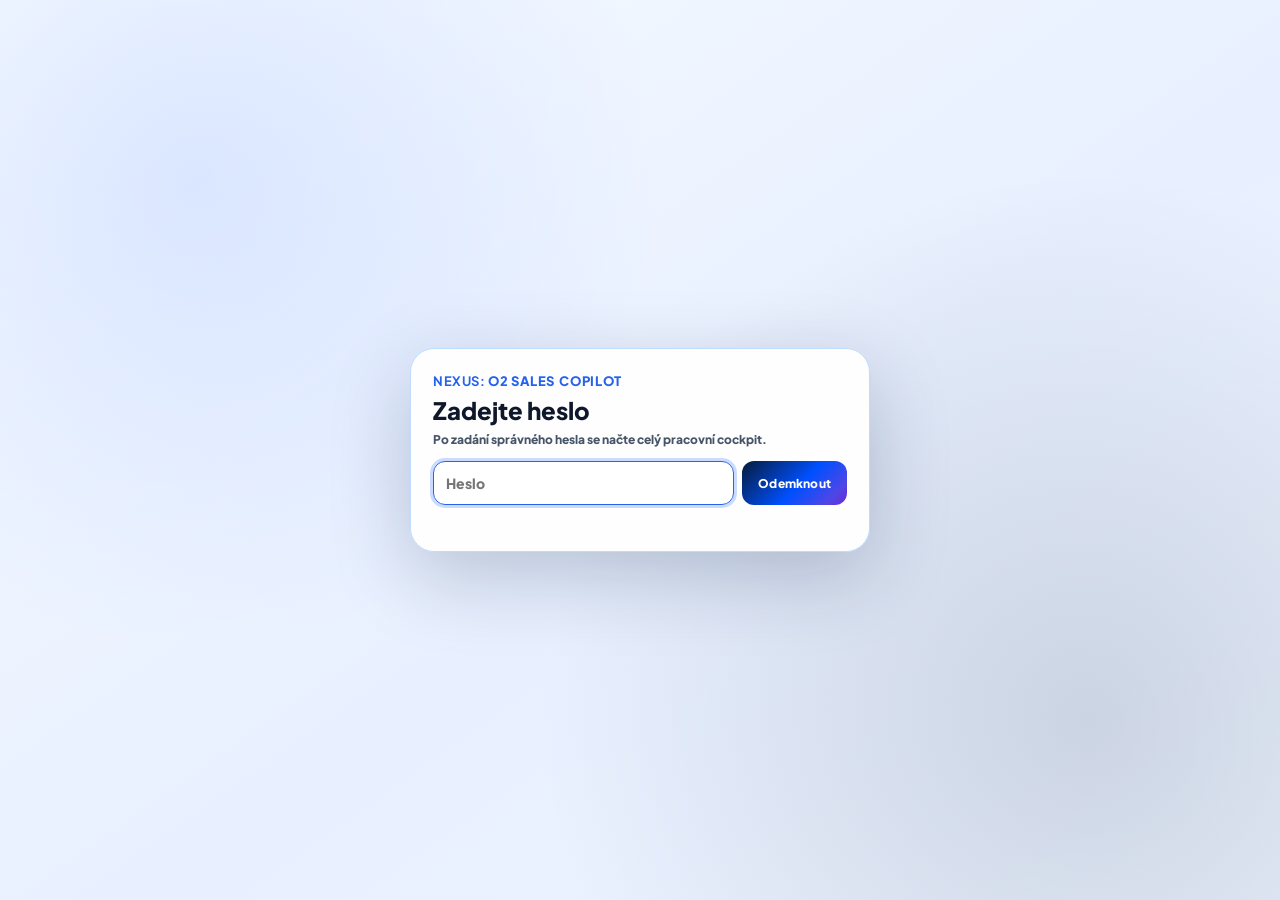
==== commit c01d0348: "Add files via upload" ====
--- a/index.html.html
+++ b/index.html.html
@@ -1,7372 +1,724 @@
-﻿<!DOCTYPE html>
-<html lang="cs">
-<head>
-  <meta charset="UTF-8">
-  <meta name="viewport" content="width=1400, shrink-to-fit=no, user-scalable=yes">
-  <title>Nexus: O2 Sales Copilot · Corporate scoring & Anomaly Stats</title>
-  <style>
-    :root {
-      --o2: #0050ff;
-      --o2d: #061b3a;
-      --o2m: #123e78;
-      --soft: #eff6ff;
-      --line: #dbe5f2;
-      --ink: #0f172a;
-      --mut: #64748b;
-      --ok: #047857;
-      --warn: #c2410c;
-      --bad: #dc2626;
-      --panel: rgba(255, 255, 255, .98);
-      --shadow: 0 12px 32px rgba(0, 35, 90, .10);
-    }
-
-    *, *:before, *:after {
-      box-sizing: border-box;
-      margin: 0;
-      padding: 0;
-      font-family: "On Air", Inter, "Segoe UI", Arial, sans-serif;
-    }
-
-    html, body { 
-      height: 100%; 
-    }
-
-    /* Vynutí desktop layout i na mobilu — 1400px vs. fyzická šířka zařídí dynamický initial-scale ve viewport meta */
-    html {
-      min-width: 1400px;
-    }
-
-    body {
-      height: 100vh;
-      overflow: hidden;
-      background: #eff6ff;
-      color: var(--ink);
-      font-size: 12px;
-    }
-
-    body.locked {
-      overflow: hidden;
-      background: #f4f8ff;
-    }
-
-    body.locked > *:not(#lockScreen):not(script) {
-      display: none !important;
-    }
-
-    .lock-screen {
-      position: fixed;
-      inset: 0;
-      z-index: 5000;
-      display: none;
-      align-items: center;
-      justify-content: center;
-      background:
-        radial-gradient(circle at 15% 20%, rgba(0, 80, 255, 0.1), transparent 36%),
-        radial-gradient(circle at 85% 80%, rgba(6, 27, 58, 0.14), transparent 42%),
-        linear-gradient(145deg, #f7fbff, #e8f0ff 55%, #eef4ff);
-      padding: 20px;
-    }
-
-    body.locked .lock-screen {
-      display: flex;
-    }
-
-    .lock-card {
-      width: min(460px, 96vw);
-      background: rgba(255, 255, 255, 0.96);
-      border: 1px solid #bfdbfe;
-      border-radius: 24px;
-      box-shadow: 0 24px 80px rgba(6, 27, 58, 0.22);
-      padding: 24px 22px 18px;
-    }
-
-    .lock-brand {
-      font-size: 13px;
-      text-transform: uppercase;
-      letter-spacing: 0.6px;
-      color: #2563eb;
-      font-weight: 950;
-      margin-bottom: 8px;
-    }
-
-    .lock-title {
-      font-size: 24px;
-      line-height: 1.15;
-      font-weight: 950;
-      color: #0f172a;
-      margin-bottom: 8px;
-    }
-
-    .lock-sub {
-      font-size: 12px;
-      color: #475569;
-      font-weight: 800;
-      margin-bottom: 14px;
-    }
-
-    .lock-form {
-      display: grid;
-      grid-template-columns: 1fr auto;
-      gap: 8px;
-    }
-
-    .lock-input {
-      height: 44px;
-      border: 1px solid #93c5fd;
-      border-radius: 12px;
-      padding: 0 12px;
-      font-size: 14px;
-      font-weight: 850;
-      background: #fff;
-      color: #0f172a;
-    }
-
-    .lock-input:focus {
-      outline: 3px solid rgba(0, 80, 255, 0.2);
-      border-color: #2563eb;
-    }
-
-    .lock-btn {
-      height: 44px;
-      border: 0;
-      border-radius: 12px;
-      padding: 0 16px;
-      background: linear-gradient(135deg, var(--o2d), var(--o2));
-      color: #fff;
-      font-size: 12px;
-      font-weight: 950;
-      letter-spacing: 0.2px;
-    }
-
-    .lock-msg {
-      margin-top: 10px;
-      min-height: 18px;
-      font-size: 11px;
-      font-weight: 900;
-      color: #dc2626;
-    }
-
-    button, textarea, input, select { 
-      font-family: inherit; 
-    }
-    
-    button { 
-      cursor: pointer; 
-    }
-
-    .pill:hover:not(.active), 
-    .action-say-btn:hover:not(.active), 
-    .road-item:hover:not(.cur) {
-      border-color: var(--o2);
-    }
-
-    .choice:hover:not(.active) {
-      border-color: var(--o2);
-      box-shadow: 0 6px 18px rgba(0, 35, 90, .10);
-      transform: translateY(-1px);
-    }
-
-    header {
-      height: 48px;
-      background: linear-gradient(135deg, var(--o2d), var(--o2) 72%, #2f7cff);
-      color: #fff;
-      display: flex;
-      align-items: center;
-      justify-content: space-between;
-      padding: 6px 16px;
-      box-shadow: 0 6px 18px rgba(0, 35, 90, .18);
-      position: relative;
-      z-index: 10;
-    }
-
-    .hl {
-      display: flex;
-      align-items: center;
-      gap: 16px;
-      min-width: 0;
-    }
-
-    .hl-brand {
-      min-width: 0;
-    }
-
-    .ht { 
-      font-size: 16px; 
-      font-weight: 950; 
-      letter-spacing: -.2px; 
-    }
-
-    .hs { 
-      font-size: 9px; 
-      color: #dbeafe; 
-      font-weight: 900; 
-      letter-spacing: .45px; 
-      text-transform: uppercase; 
-    }
-
-    .hc { 
-      position: static;
-      transform: none;
-      text-align: left;
-      flex-shrink: 0;
-    }
-
-    .clock { 
-      font-size: 16px; 
-      font-weight: 950; 
-    }
-
-    .date { 
-      font-size: 8.5px; 
-      color: #dbeafe; 
-      text-transform: uppercase; 
-    }
-
-    .hr { 
-      display: flex; 
-      gap: 8px; 
-      flex-wrap: nowrap;
-      overflow-x: auto;
-      -webkit-overflow-scrolling: touch;
-      scrollbar-width: none;
-    }
-    .hr::-webkit-scrollbar { display: none; }
-
-    .btn {
-      border: 1px solid rgba(255, 255, 255, .28);
-      background: rgba(255, 255, 255, .13);
-      color: #fff;
-      border-radius: 999px;
-      padding: 7px 14px;
-      font-size: 11px;
-      font-weight: 950;
-      white-space: nowrap;
-      flex-shrink: 0;
-    }
-
-    .btn:hover { 
-      background: rgba(255, 255, 255, .24); 
-    }
-    
-    .redbtn { background: #dc2626 !important; }
-    .greenbtn { background: #0050ff !important; }
-    .statbtn { background: #123e78 !important; }
-
-    .app {
-      height: calc(100vh - 48px);
-      padding: 10px 12px 12px;
-      display: grid;
-      grid-template-columns: minmax(100px, 6fr) minmax(500px, 39fr) minmax(500px, 39fr) minmax(200px, 16fr);
-      gap: 12px;
-      max-width: 1920px;
-      margin: 0 auto;
-      position: relative;
-      z-index: 1;
-      overflow: hidden;
-    }
-
-    .app > aside, .app > section {
-      height: 100%;
-      min-height: 0;
-      display: flex;
-      flex-direction: column;
-    }
-
-    .road, .card, .panel {
-      background: rgba(255,255,255,.94);
-      backdrop-filter: blur(14px);
-      -webkit-backdrop-filter: blur(14px);
-      border: 1px solid rgba(191, 219, 254, .7);
-      border-radius: 22px;
-      box-shadow: 0 12px 40px rgba(0,35,90,.09), 0 0 0 1px rgba(255,255,255,.6) inset;
-      overflow: hidden;
-      min-height: 0;
-      display: flex;
-      flex-direction: column;
-      height: 100%;
-      flex: 1;
-    }
-
-    .cardhead {
-      height: 46px;
-      min-height: 46px;
-      padding: 0 16px;
-      color: #fff;
-      display: flex;
-      justify-content: space-between;
-      align-items: center;
-      flex-shrink: 0;
-      background: linear-gradient(135deg, var(--o2d) 0%, var(--o2) 60%, #3d8bff 100%);
-      box-shadow: 0 2px 12px rgba(0,80,255,.25);
-    }
-
-    .cardtitle { font-size: 15px; font-weight: 950; letter-spacing: .2px; }
-
-    #cardHost {
-      transform-style: preserve-3d;
-      backface-visibility: hidden;
-      will-change: transform, opacity;
-      transform-origin: center center;
-    }
-
-    .card-swap-cube-next {
-      animation: cubeInNext 260ms cubic-bezier(.2, .7, .2, 1);
-    }
-
-    .card-swap-cube-prev {
-      animation: cubeInPrev 260ms cubic-bezier(.2, .7, .2, 1);
-    }
-
-    @keyframes cubeInNext {
-      from {
-        opacity: .42;
-        transform: perspective(1000px) rotateY(-10deg) translateX(14px) scale(.985);
-      }
-      to {
-        opacity: 1;
-        transform: perspective(1000px) rotateY(0deg) translateX(0) scale(1);
-      }
-    }
-
-    @keyframes cubeInPrev {
-      from {
-        opacity: .42;
-        transform: perspective(1000px) rotateY(10deg) translateX(-14px) scale(.985);
-      }
-      to {
-        opacity: 1;
-        transform: perspective(1000px) rotateY(0deg) translateX(0) scale(1);
-      }
-    }
-    
-    .badge { 
-      font-size: 10px; 
-      font-weight: 950; 
-      background: rgba(255, 255, 255, .24); 
-      padding: 4px 8px; 
-      border-radius: 999px; 
-    }
-
-    .c0, .c1 { background: linear-gradient(90deg, var(--o2d), var(--o2)); }
-    .c2 { background: linear-gradient(90deg, #064e3b, var(--o2)); }
-    .c3 { background: linear-gradient(90deg, var(--o2m), var(--o2)); }
-    .c6 { background: linear-gradient(90deg, var(--o2d), var(--o2), var(--o2m)); }
-
-    .body {
-      position: relative;
-      flex: 1;
-      min-height: 0;
-      overflow: hidden;
-      padding: 12px 13px 12px;
-      display: flex;
-      flex-direction: column;
-      gap: 10px;
-      height: 100%;
-    }
-
-    .body > .req {
-      flex: 1;
-      min-height: 0;
-      display: flex;
-      flex-direction: column;
-    }
-
-    .box, .say, .req, .recommend, .chart, .day-card, .day-kpi {
-      background: #fff;
-      border: 1px solid var(--line);
-      border-radius: 15px;
-      padding: 10px;
-      box-shadow: 0 4px 12px rgba(0, 35, 90, .04);
-      min-width: 0;
-    }
-
-    .say { border: 2px solid #bfdbfe; border-left: 8px solid var(--o2); padding: 12px 13px; }
-    .say.warn { border-color: #fed7aa; border-left-color: var(--warn); background: #fff7ed; }
-    .say.ok { border-color: #bfdbfe; border-left-color: var(--o2); background: var(--soft); }
-
-    .small, .box h4, .req h4, .recommend h4, .chart h4 {
-      font-size: 10.5px;
-      text-transform: uppercase;
-      letter-spacing: .35px;
-      font-weight: 950;
-      margin-bottom: 6px;
-      color: var(--o2);
-    }
-
-    .sentence { font-size: 14px; line-height: 1.36; font-weight: 900; }
-    .box p, .req p { font-size: 12px; line-height: 1.35; color: #334155; font-weight: 750; }
-    
-    .actions { 
-      display: flex !important; 
-      flex-direction: column !important; 
-      gap: 8px !important; 
-      align-items: stretch !important; 
-      width: 100% !important; 
-    }
-
-    .pill {
-      position: relative;
-      border: 2px solid #cbd5e1;
-      background: #fff;
-      border-radius: 14px;
-      padding: 12px 14px;
-      font-size: 12.5px;
-      font-weight: 950;
-      color: #243244;
-      width: 100%;
-      text-align: left;
-      white-space: normal;
-      line-height: 1.25;
-      min-height: 42px;
-    }
-
-    .pill.active {
-      background: linear-gradient(135deg, var(--o2), var(--o2d)) !important;
-      color: #fff !important;
-      border: 3px solid #fff !important;
-      outline: 3px solid #bfdbfe !important;
-      box-shadow: 0 4px 14px rgba(0, 80, 255, .2) !important;
-      padding-left: 14px !important;
-      padding-right: 42px !important;
-    }
-
-    .pill.good.active { background: linear-gradient(135deg, var(--o2), var(--o2m)) !important; }
-    .pill.active:before { content: none !important; display: none !important; }
-    
-    .pill.active:after, .choice.active:after, .prod-tabs button.active:after {
-      content: "✓";
-      position: absolute;
-      right: 14px;
-      top: 50%;
-      transform: translateY(-50%);
-      width: 22px;
-      height: 22px;
-      border-radius: 999px;
-      background: #10b981 !important;
-      color: #fff;
-      display: grid;
-      place-items: center;
-      font-size: 11px;
-      font-weight: 950;
-      box-shadow: 0 2px 6px rgba(0,0,0,0.15) !important;
-    }
-
-    .action-say-btn {
-      width: 100%;
-      text-align: left;
-      border: 1px solid #cbd5e1;
-      background: #fff;
-      border-radius: 14px;
-      padding: 10px 12px;
-      margin-bottom: 6px;
-      display: flex;
-      justify-content: space-between;
-      align-items: center;
-      cursor: pointer;
-      min-height: 54px;
-      flex-shrink: 0;
-    }
-
-    .action-say-btn.active {
-      background: var(--soft);
-      border: 3px solid var(--o2);
-      outline: 3px solid rgba(0, 80, 255, .18);
-    }
-    
-    .action-say-btn strong { display: block; font-size: 12.5px; font-weight: 900; margin-bottom: 2px; }
-    .action-say-btn span { font-size: 11px; color: var(--mut); font-weight: 750; }
-
-    .chk {
-      width: 18px;
-      height: 18px;
-      border-radius: 50%;
-      border: 2px solid #cbd5e1;
-      display: grid;
-      place-items: center;
-      font-size: 10px;
-      font-weight: 950;
-      color: transparent;
-      flex-shrink: 0;
-      margin-left: 10px;
-    }
-    
-    .active .chk { 
-      background: #10b981 !important; 
-      border-color: #10b981 !important; 
-      color: #fff; 
-      box-shadow: 0 0 0 2px #fff !important; 
-    }
-
-    .hint { font-size: 10px; color: #64748b; font-weight: 850; margin-top: 6px; flex-shrink: 0; }
-
-    .nav {
-      flex-shrink: 0;
-      margin-top: auto;
-      display: grid;
-      grid-template-columns: 1fr 1fr 1fr;
-      gap: 10px;
-      padding-top: 4px;
-    }
-
-    .nav button {
-      border: 0;
-      border-radius: 14px;
-      padding: 12px 10px;
-      font-size: 12px;
-      font-weight: 950;
-      color: #fff;
-      background: linear-gradient(135deg, var(--o2d), var(--o2));
-    }
-
-    .nav .sec { background: linear-gradient(135deg, #334155, #64748b); }
-    .nav button:disabled { opacity: .35; cursor: not-allowed; }
-
-    .choice-grid { display: grid; grid-template-columns: 1fr; gap: 10px; }
-    
-    .choice {
-      height: 81px;
-      min-height: 81px;
-      border: 2px solid #cbd5e1;
-      border-radius: 16px;
-      padding: 0 20px;
-      text-align: left;
-      position: relative;
-      overflow: hidden;
-      box-shadow: 0 2px 8px rgba(0, 35, 90, .06);
-      cursor: pointer;
-      flex-shrink: 0;
-      display: flex;
-      flex-direction: column;
-      justify-content: center;
-      transition: box-shadow .15s, transform .15s, background .15s;
-      background: #fff;
-    }
-
-    .choice.active {
-      padding-right: 52px;
-      justify-content: center;
-      border-width: 2px;
-    }
-
-    .choice strong { display: block; font-size: 14px; font-weight: 950; line-height: 1.3; }
-
-    .choice .sayline {
-      font-size: 11.5px;
-      color: #475569;
-      font-weight: 800;
-      background: #f8fafc;
-      border: 1px solid #e2e8f0;
-      border-radius: 8px;
-      padding: 3px 10px;
-      margin-top: 4px;
-      white-space: nowrap;
-      overflow: hidden;
-      text-overflow: ellipsis;
-      max-width: 100%;
-    }
-
-    .choice.has-tip { flex-direction: row; align-items: center; justify-content: flex-start; padding-right: 58px; }
-    .choice.has-tip strong { margin-bottom: 0; font-size: 14px; }
-    
-    .choice .tip-btn {
-      position: absolute;
-      top: 50%;
-      transform: translateY(-50%);
-      right: 14px;
-      width: 34px;
-      height: 34px;
-      border-radius: 50%;
-      background: #fff;
-      border: 1px solid rgba(0, 0, 0, .12);
-      display: grid;
-      place-items: center;
-      font-size: 16px;
-      cursor: pointer;
-      box-shadow: 0 2px 6px rgba(0, 35, 90, .10);
-      z-index: 5;
-      transition: background .12s;
-    }
-    
-    .choice .tip-btn:hover { background: #fef08a; border-color: #ca8a04; }
-
-    .choice.status-green { background: #fff; border-color: #047857; }
-    .choice.status-green strong { color: #047857; }
-    .choice.status-green.active { background: rgba(4,120,87,.06); border-color: #047857 !important; box-shadow: inset 5px 0 0 0 #047857, 0 4px 14px rgba(4,120,87,.12); }
-    .choice.status-green.active strong { color: #047857 !important; }
-    .choice.status-green.active .sayline { background: rgba(4,120,87,.07); color: #047857; border-color: rgba(4,120,87,.2); }
-    .choice.status-green.active:after { background: #047857 !important; box-shadow: 0 2px 6px rgba(4,120,87,.3) !important; }
-
-    .choice.status-blue { background: #fff; border-color: #0050ff; }
-    .choice.status-blue strong { color: #0050ff; }
-    .choice.status-blue.active { background: rgba(0,80,255,.05); border-color: #0050ff !important; box-shadow: inset 5px 0 0 0 #0050ff, 0 4px 14px rgba(0,80,255,.12); }
-    .choice.status-blue.active strong { color: #0050ff !important; }
-    .choice.status-blue.active .sayline { background: rgba(0,80,255,.06); color: #0050ff; border-color: rgba(0,80,255,.18); }
-    .choice.status-blue.active:after { background: #0050ff !important; box-shadow: 0 2px 6px rgba(0,80,255,.3) !important; }
-
-    .choice.status-red { background: #fff; border-color: #dc2626; }
-    .choice.status-red strong { color: #dc2626; }
-    .choice.status-red.active { background: rgba(220,38,38,.05); border-color: #dc2626 !important; box-shadow: inset 5px 0 0 0 #dc2626, 0 4px 14px rgba(220,38,38,.12); }
-    .choice.status-red.active strong { color: #dc2626 !important; }
-    .choice.status-red.active .sayline { background: rgba(220,38,38,.06); color: #dc2626; border-color: rgba(220,38,38,.18); }
-    .choice.status-red.active:after { background: #dc2626 !important; box-shadow: 0 2px 6px rgba(220,38,38,.3) !important; }
-
-    .choice.status-orange { background: #fff; border-color: #c2410c; }
-    .choice.status-orange strong { color: #c2410c; }
-    .choice.status-orange.active { background: rgba(194,65,12,.05); border-color: #c2410c !important; box-shadow: inset 5px 0 0 0 #c2410c, 0 4px 14px rgba(194,65,12,.12); }
-    .choice.status-orange.active strong { color: #c2410c !important; }
-    .choice.status-orange.active .sayline { background: rgba(194,65,12,.06); color: #c2410c; border-color: rgba(194,65,12,.18); }
-    .choice.status-orange.active:after { background: #c2410c !important; box-shadow: 0 2px 6px rgba(194,65,12,.3) !important; }
-
-    .road { padding: 14px 12px; display: flex; flex-direction: column; }
-    .road-head { font-size: 10px; font-weight: 950; text-transform: uppercase; letter-spacing: .6px; display: flex; justify-content: space-between; align-items: center; margin-bottom: 10px; color: var(--mut); flex-shrink: 0; }
-    .road-head b { color: var(--o2); font-size: 14px; font-weight: 950; letter-spacing: 0; }
-    .progress { height: 5px; background: #e2e8f0; border-radius: 999px; margin-bottom: 12px; overflow: hidden; flex-shrink: 0; }
-    .progress span { display: block; height: 100%; background: linear-gradient(90deg, var(--o2), #64a3ff); transition: width .5s cubic-bezier(.4,0,.2,1); position: relative; overflow: hidden; }
-    .progress span::after { content: ''; position: absolute; top: 0; left: -60%; width: 60%; height: 100%; background: linear-gradient(90deg, transparent, rgba(255,255,255,.55), transparent); animation: shimmer 2s infinite; }
-    @keyframes shimmer { 0% { left: -60%; } 100% { left: 120%; } }
-
-    .road-list { 
-      display: flex; 
-      flex-direction: column; 
-      gap: 5px; 
-      flex: 1;
-      min-height: 0;
-      position: relative; 
-    }
-    .road-list:before { content: none; }
-
-    .road-item {
-      position: relative;
-      z-index: 1;
-      border: 1.5px solid #e2e8f0;
-      background: #fff;
-      border-radius: 14px;
-      padding: 8px 6px;
-      display: flex;
-      flex-direction: column;
-      align-items: center;
-      justify-content: center;
-      gap: 5px;
-      text-align: center;
-      cursor: pointer;
-      width: 100%;
-      flex: 1;
-      min-height: 0;
-      transition: box-shadow .12s, border-color .12s, background .12s, transform .12s;
-    }
-    .road-item:hover:not(.cur) { border-color: var(--o2); box-shadow: 0 4px 12px rgba(0,35,90,.09); transform: translateX(2px); }
-    .road-item.cur { background: linear-gradient(135deg, #eff6ff, #e0eeff); border: 2px solid var(--o2); box-shadow: 0 4px 16px rgba(0,80,255,.13); }
-    .road-item.done { background: #f0fdf8; border-color: #86efac; }
-
-    .num { width: 26px; height: 26px; min-width: 26px; border-radius: 50%; background: #e0eaff; color: var(--o2); display: flex; align-items: center; justify-content: center; font-size: 11px; font-weight: 950; flex-shrink: 0; }
-    .cur .num { background: var(--o2) !important; color: #fff !important; box-shadow: 0 2px 8px rgba(0,80,255,.3); }
-    .done .num { background: #10b981 !important; color: #fff !important; font-size: 13px; }
-    .rt { font-size: 10.5px; font-weight: 950; color: var(--ink); line-height: 1.25; word-break: break-word; }
-    .cur .rt { color: var(--o2); }
-    .done .rt { color: #059669; }
-    .rs { font-size: 8.5px; color: #94a3b8; font-weight: 750; letter-spacing: 0.2px; line-height: 1.2; }
-    .cur .rs { color: rgba(0,80,255,.55); }
-    .done .rs { color: #86efac; }
-
-    .phead {
-      height: 42px;
-      min-height: 42px;
-      background: linear-gradient(90deg, var(--o2d), var(--o2));
-      color: #fff;
-      padding: 0 15px;
-      font-size: 13px;
-      font-weight: 950;
-      display: flex;
-      justify-content: space-between;
-      align-items: center;
-      flex-shrink: 0;
-    }
-
-    .pbody, .product-body { padding: 11px; overflow: auto; min-height: 0; }
-
-    .prod-tabs {
-      height: 42px;
-      min-height: 42px;
-      display: flex;
-      gap: 7px;
-      padding: 0 10px;
-      background: linear-gradient(90deg, var(--o2d), var(--o2));
-      align-items: center;
-      flex-shrink: 0;
-    }
-
-    .prod-tabs button {
-      position: relative;
-      flex: 1;
-      border: 2px solid rgba(255, 255, 255, .45);
-      border-radius: 11px;
-      padding: 6px 5px;
-      font-size: 11px;
-      font-weight: 950;
-      background: var(--soft);
-      color: var(--o2);
-    }
-
-    .prod-tabs .active { background: linear-gradient(135deg, var(--o2), var(--o2d)) !important; color: #fff !important; border: 3px solid #fff !important; outline: 3px solid #bfdbfe; padding-right: 28px;}
-
-    .prod-card { display: flex; flex-direction: column; gap: 9px; overflow: auto; height: 100%; min-height: 0; }
-    .prod-title { font-size: 18px; font-weight: 950; display: flex; justify-content: space-between; align-items: center;}
-
-    .principle { font-size: 12px; line-height: 1.38; background: var(--soft); border-left: 5px solid var(--o2); border-radius: 0 12px 12px 0; padding: 9px; font-weight: 800; }
-
-    .quote {
-      border-radius: 16px;
-      padding: 12px 16px;
-      font-size: 13.5px;
-      line-height: 1.45;
-      font-weight: 850;
-      background: #f8fbff;
-      border: 1px solid #e2e8f0;
-      box-shadow: inset 0 1px 2px rgba(0,0,0,0.02), 0 2px 4px rgba(0,0,0,0.02);
-      color: #1e293b;
-      position: relative;
-      border-left: 6px solid var(--o2) !important;
-      margin-bottom: 8px;
-    }
-
-    .quote strong {
-      display: inline-block;
-      font-size: 10.5px;
-      text-transform: uppercase;
-      letter-spacing: 0.6px;
-      font-weight: 950;
-      margin-bottom: 4px;
-    }
-
-    .quote.copilot-namitka { background: #fff8f2 !important; border-color: #ffe3d1 !important; border-left-color: #f97316 !important; color: #431407; }
-    .quote.copilot-namitka strong { color: #ea580c; }
-    .quote.copilot-vyhoda { background: #f0fdf4 !important; border-color: #bbf7d0 !important; border-left-color: #16a34a !important; color: #14532d; }
-    .quote.copilot-vyhoda strong { color: #15803d; }
-    .quote.copilot-uzitek { background: #f0f5ff !important; border-color: #dbeafe !important; border-left-color: #2563eb !important; color: #1e3a8a; }
-    .quote.copilot-uzitek strong { color: #1d4ed8; }
-
-    .notes-panel .pbody { padding: 12px; display: flex; flex-direction: column; gap: 10px; height: 100%; min-height: 0; }
-    .selected-notes { display: flex; flex-direction: column; gap: 6px; overflow: auto; flex: 1; }
-    
-    .notes { 
-      width: 100%; 
-      height: 100px; 
-      min-height: 90px; 
-      resize: none; 
-      border: 1px solid #cbd5e1; 
-      border-radius: 14px; 
-      padding: 10px; 
-      font-size: 12px; 
-      color: #0f172a; 
-      background: #f8fbff; 
-    }
-    
-    .notes:focus { outline: 2px solid var(--o2); background: #fff; }
-
-    .toast { 
-      position: fixed; 
-      right: 20px; 
-      bottom: 18px; 
-      background: #0f172a; 
-      color: #fff; 
-      border-radius: 10px; 
-      padding: 12px 16px; 
-      font-size: 12.5px; 
-      font-weight: 950; 
-      opacity: 0; 
-      z-index: 999; 
-      transition: opacity 0.3s; 
-    }
-    .toast.show { opacity: 1; }
-
-    /* Voice Panel Styles */
-    .voice-panel { 
-      position: fixed; 
-      bottom: 20px; 
-      left: 50%; 
-      transform: translateX(-50%); 
-      background: rgba(0, 80, 255, 0.95); 
-      color: #fff; 
-      padding: 10px 22px; 
-      border-radius: 999px; 
-      font-weight: 950; 
-      font-size: 13px; 
-      z-index: 1000; 
-      display: none; 
-      box-shadow: 0 10px 30px rgba(0,35,90,0.3); 
-      align-items: center; 
-      gap: 10px; 
-      border: 2px solid rgba(255,255,255,0.2); 
-    }
-    
-    @keyframes pulse { 
-      0% { transform: scale(0.95); box-shadow: 0 0 0 0 rgba(16, 185, 129, 0.7); } 
-      70% { transform: scale(1); box-shadow: 0 0 0 6px rgba(16, 185, 129, 0); } 
-      100% { transform: scale(0.95); box-shadow: 0 0 0 0 rgba(16, 185, 129, 0); } 
-    }
-    
-    .pulsing-dot { 
-      width: 12px; 
-      height: 12px; 
-      background: #10b981; 
-      border-radius: 50%; 
-      display: inline-block; 
-      animation: pulse 2s infinite; 
-    }
-    
-    .voice-text { 
-      max-width: 400px; 
-      white-space: nowrap; 
-      overflow: hidden; 
-      text-overflow: ellipsis; 
-      font-style: italic; 
-    }
-
-    .voice-level {
-      display: inline-flex;
-      align-items: flex-end;
-      gap: 2px;
-      height: 14px;
-      margin-left: 4px;
-    }
-
-    .voice-level i {
-      display: inline-block;
-      width: 3px;
-      height: 3px;
-      border-radius: 2px;
-      background: rgba(255, 255, 255, 0.35);
-      transition: height 90ms linear, background 160ms linear;
-    }
-
-    .voice-level i.on { background: #10b981; }
-    .voice-level i.hot { background: #f59e0b; }
-
-    .voice-history {
-      max-height: 118px;
-      overflow: auto;
-      display: flex;
-      flex-direction: column;
-      gap: 4px;
-    }
-
-    .voice-history-item {
-      border-left: 2px solid #38bdf8;
-      padding: 3px 6px;
-      background: rgba(30, 64, 175, 0.18);
-      border-radius: 6px;
-      font-size: 10.5px;
-      line-height: 1.3;
-      color: #e2e8f0;
-    }
-
-    .voice-history-item .vh-tags {
-      display: block;
-      margin-top: 2px;
-      font-size: 9.5px;
-      color: #7dd3fc;
-      font-weight: 850;
-    }
-
-    .voice-history-item.empty {
-      border-left-color: #64748b;
-      color: #94a3b8;
-      font-style: italic;
-    }
-
-    .voice-debug {
-      position: fixed;
-      right: 16px;
-      bottom: 74px;
-      width: min(420px, calc(100vw - 24px));
-      background: rgba(15, 23, 42, 0.96);
-      color: #e2e8f0;
-      border: 1px solid rgba(148, 163, 184, 0.45);
-      border-radius: 14px;
-      box-shadow: 0 14px 36px rgba(2, 6, 23, 0.45);
-      padding: 12px;
-      z-index: 1100;
-      display: none;
-      font-size: 11px;
-      line-height: 1.35;
-    }
-
-    .voice-debug.open {
-      display: block;
-    }
-
-    .voice-debug-head {
-      display: flex;
-      justify-content: space-between;
-      align-items: center;
-      margin-bottom: 8px;
-      font-weight: 950;
-      color: #bfdbfe;
-      text-transform: uppercase;
-      letter-spacing: .35px;
-    }
-
-    .voice-debug-row {
-      margin-bottom: 7px;
-      border: 1px solid rgba(148, 163, 184, 0.25);
-      border-radius: 10px;
-      padding: 7px 8px;
-      background: rgba(30, 41, 59, 0.45);
-    }
-
-    .voice-debug-row:last-child {
-      margin-bottom: 0;
-    }
-
-    .voice-debug-row b {
-      display: block;
-      font-size: 10px;
-      margin-bottom: 4px;
-      color: #93c5fd;
-      text-transform: uppercase;
-      letter-spacing: .25px;
-    }
-
-    .voice-debug-matches {
-      display: flex;
-      flex-wrap: wrap;
-      gap: 6px;
-    }
-
-    .voice-chip {
-      display: inline-flex;
-      align-items: center;
-      border-radius: 999px;
-      border: 1px solid rgba(147, 197, 253, 0.35);
-      background: rgba(30, 64, 175, 0.25);
-      color: #dbeafe;
-      padding: 2px 8px;
-      font-size: 10px;
-      font-weight: 850;
-      white-space: nowrap;
-    }
-
-    .premium-save, .tahak-modal { position: fixed; inset: 0; z-index: 200; display: none; align-items: center; justify-content: center; background: rgba(6, 27, 58, .5); backdrop-filter: blur(6px); }
-    .premium-save.open, .tahak-modal.open { display: flex; }
-
-    /* =========================================================================
-       ADMIN FULLSCREEN — Voice locks | Teams targets | Copilot editor
-       ========================================================================= */
-    .admin-full {
-      position: fixed;
-      inset: 0;
-      z-index: 300;
-      display: none;
-      flex-direction: column;
-      background: linear-gradient(160deg, #eef4ff 0%, #f7fbff 55%, #ffffff 100%);
-    }
-    .admin-full.open { display: flex; }
-    .admin-topbar {
-      height: 60px;
-      flex-shrink: 0;
-      background: linear-gradient(135deg, var(--o2d), var(--o2) 70%, #3d8bff);
-      color: #fff;
-      display: flex;
-      align-items: center;
-      justify-content: space-between;
-      padding: 0 20px;
-      box-shadow: 0 8px 24px rgba(0, 35, 90, .18);
-      gap: 12px;
-    }
-    .admin-brand { display: flex; align-items: center; gap: 12px; }
-    .admin-brand h2 { font-size: 17px; font-weight: 950; margin: 0; letter-spacing: .1px; }
-    .admin-brand .admin-sub { font-size: 10px; font-weight: 900; color: #dbeafe; text-transform: uppercase; letter-spacing: .5px; }
-    .admin-topbar .admin-actions { display: flex; gap: 8px; flex-wrap: wrap; }
-    .admin-topbtn {
-      border: 1px solid rgba(255, 255, 255, .32);
-      background: rgba(255, 255, 255, .14);
-      color: #fff;
-      border-radius: 999px;
-      padding: 8px 14px;
-      font-size: 11.5px;
-      font-weight: 950;
-      cursor: pointer;
-      display: inline-flex;
-      align-items: center;
-      gap: 6px;
-    }
-    .admin-topbtn:hover { background: rgba(255, 255, 255, .26); }
-    .admin-topbtn.danger { background: #dc2626; border-color: #dc2626; }
-    .admin-topbtn.ok { background: #10b981; border-color: #10b981; }
-
-    .admin-workspace {
-      flex: 1;
-      min-height: 0;
-      display: grid;
-      grid-template-columns: minmax(280px, 1fr) minmax(340px, 1.25fr) minmax(560px, 2.2fr);
-      gap: 14px;
-      padding: 14px;
-      overflow: hidden;
-    }
-    .admin-col {
-      background: #fff;
-      border: 1px solid #dbe5f2;
-      border-radius: 18px;
-      box-shadow: 0 10px 32px rgba(0, 35, 90, .07);
-      display: flex;
-      flex-direction: column;
-      min-height: 0;
-      overflow: hidden;
-    }
-    .admin-col-head {
-      padding: 14px 18px;
-      border-bottom: 1px solid #eef4ff;
-      background: linear-gradient(180deg, #f8fbff, #fff);
-      display: flex;
-      align-items: center;
-      gap: 10px;
-      flex-shrink: 0;
-    }
-    .admin-col-head h3 {
-      font-size: 14px;
-      font-weight: 950;
-      color: var(--o2d);
-      margin: 0;
-    }
-    .admin-col-head .admin-col-sub {
-      font-size: 10.5px;
-      color: var(--mut);
-      font-weight: 850;
-    }
-    .admin-col-body {
-      flex: 1;
-      overflow-y: auto;
-      padding: 14px 18px;
-      min-height: 0;
-    }
-    .admin-col-foot {
-      padding: 10px 14px;
-      border-top: 1px solid #eef4ff;
-      background: #f8fbff;
-      display: flex;
-      gap: 8px;
-      justify-content: flex-end;
-      flex-shrink: 0;
-    }
-
-    .admin-section {
-      background: #f8fbff;
-      border: 1px solid #dbe5f2;
-      border-radius: 12px;
-      padding: 12px 14px;
-      margin-bottom: 12px;
-    }
-    .admin-section h4 {
-      font-size: 12px;
-      font-weight: 950;
-      color: var(--o2d);
-      margin: 0 0 6px;
-      text-transform: uppercase;
-      letter-spacing: .3px;
-    }
-    .admin-section p.hint {
-      font-size: 11px;
-      color: var(--mut);
-      font-weight: 750;
-      line-height: 1.45;
-      margin: 4px 0 10px;
-    }
-
-    .admin-btn {
-      border: 1px solid #cbd5e1;
-      background: #fff;
-      color: var(--ink);
-      border-radius: 10px;
-      padding: 8px 12px;
-      font-size: 12px;
-      font-weight: 900;
-      cursor: pointer;
-      display: inline-flex;
-      align-items: center;
-      gap: 6px;
-      transition: all .12s;
-    }
-    .admin-btn:hover { border-color: var(--o2); color: var(--o2); }
-    .admin-btn.primary { background: var(--o2); color: #fff; border-color: var(--o2); }
-    .admin-btn.primary:hover { background: var(--o2d); border-color: var(--o2d); color: #fff; }
-    .admin-btn.ok { background: #10b981; color: #fff; border-color: #10b981; }
-    .admin-btn.warn { background: #f59e0b; color: #fff; border-color: #f59e0b; }
-    .admin-btn.ghost { background: transparent; }
-    .admin-btn.icon-only { padding: 6px 8px; }
-    .admin-btn.tiny { padding: 4px 8px; font-size: 10.5px; }
-    .admin-btn.full { width: 100%; justify-content: center; }
-    .admin-btn.danger { background: #dc2626; color: #fff; border-color: #dc2626; }
-
-    .admin-input, .admin-textarea, .admin-select {
-      width: 100%;
-      border: 1.5px solid #dbe5f2;
-      border-radius: 10px;
-      padding: 9px 11px;
-      font-size: 12px;
-      font-weight: 800;
-      color: var(--ink);
-      background: #fff;
-      outline: none;
-      font-family: inherit;
-      transition: border-color .12s, box-shadow .12s;
-    }
-    .admin-textarea { min-height: 46px; resize: vertical; line-height: 1.4; font-weight: 700; }
-    .admin-input:focus, .admin-textarea:focus, .admin-select:focus {
-      border-color: var(--o2);
-      box-shadow: 0 0 0 3px rgba(0,80,255,.10);
-    }
-    .admin-label {
-      font-size: 10.5px;
-      font-weight: 950;
-      color: var(--mut);
-      text-transform: uppercase;
-      letter-spacing: .35px;
-      display: block;
-      margin: 8px 0 4px;
-    }
-
-    /* Teams targets */
-    .admin-target {
-      border: 1px solid #dbe5f2;
-      background: #fff;
-      border-radius: 12px;
-      padding: 10px 12px;
-      margin-bottom: 8px;
-      display: grid;
-      grid-template-columns: 1fr auto;
-      gap: 8px;
-      align-items: center;
-    }
-    .admin-target.default {
-      border-color: #0050ff;
-      box-shadow: 0 0 0 2px rgba(0,80,255,.10);
-    }
-    .admin-target-body {
-      display: flex;
-      flex-direction: column;
-      gap: 6px;
-      min-width: 0;
-    }
-    .admin-target-row {
-      display: flex;
-      gap: 6px;
-      align-items: center;
-    }
-    .admin-target-name {
-      font-weight: 950;
-      font-size: 12.5px;
-      color: var(--o2d);
-      flex: 1;
-      min-width: 0;
-    }
-    .admin-target-url {
-      font-family: ui-monospace, "SF Mono", Consolas, monospace;
-      font-size: 10.5px;
-      color: var(--mut);
-      overflow: hidden;
-      text-overflow: ellipsis;
-      white-space: nowrap;
-      max-width: 100%;
-    }
-    .admin-target-actions {
-      display: flex;
-      flex-direction: column;
-      gap: 4px;
-    }
-    .admin-badge {
-      display: inline-flex;
-      align-items: center;
-      gap: 4px;
-      background: #eef4ff;
-      border: 1px solid #bfdbfe;
-      color: var(--o2d);
-      padding: 2px 8px;
-      font-size: 9.5px;
-      font-weight: 950;
-      border-radius: 999px;
-      text-transform: uppercase;
-      letter-spacing: .4px;
-    }
-    .admin-badge.ok { background: #d1fae5; border-color: #10b981; color: #065f46; }
-    .admin-badge.off { background: #fee2e2; border-color: #fecaca; color: #991b1b; }
-
-    .admin-composer {
-      background: #fff;
-      border: 1px dashed #93c5fd;
-      border-radius: 12px;
-      padding: 12px;
-      margin-top: 8px;
-    }
-
-    /* Editor tabs */
-    .admin-tabs {
-      display: flex;
-      gap: 4px;
-      padding: 8px 12px 0;
-      background: #f8fbff;
-      border-bottom: 1px solid #dbe5f2;
-      flex-wrap: wrap;
-      flex-shrink: 0;
-    }
-    .admin-tab {
-      border: 1px solid #dbe5f2;
-      border-bottom: none;
-      background: #eef4ff;
-      color: var(--mut);
-      border-radius: 10px 10px 0 0;
-      padding: 8px 14px;
-      font-size: 11.5px;
-      font-weight: 950;
-      cursor: pointer;
-      margin-bottom: -1px;
-    }
-    .admin-tab.active {
-      background: #fff;
-      color: var(--o2d);
-      border-color: #bfdbfe;
-      border-bottom: 1px solid #fff;
-    }
-
-    .admin-product-chips {
-      display: flex;
-      gap: 6px;
-      flex-wrap: wrap;
-      margin-bottom: 12px;
-    }
-    .admin-chip {
-      border: 1.5px solid #dbe5f2;
-      background: #fff;
-      color: var(--mut);
-      border-radius: 999px;
-      padding: 6px 12px;
-      font-size: 11.5px;
-      font-weight: 950;
-      cursor: pointer;
-    }
-    .admin-chip.active {
-      background: var(--o2);
-      color: #fff;
-      border-color: var(--o2);
-    }
-
-    .admin-list-row {
-      background: #fff;
-      border: 1px solid #dbe5f2;
-      border-radius: 10px;
-      padding: 8px 10px;
-      margin-bottom: 6px;
-      display: grid;
-      grid-template-columns: 22px 1fr auto;
-      gap: 8px;
-      align-items: start;
-    }
-    .admin-list-row .row-num {
-      display: grid;
-      place-items: center;
-      background: #eef4ff;
-      color: var(--o2d);
-      border-radius: 6px;
-      font-size: 10.5px;
-      font-weight: 950;
-      height: 22px;
-    }
-    .admin-list-row .row-actions {
-      display: flex;
-      gap: 3px;
-      flex-shrink: 0;
-    }
-    .admin-list-row .row-actions .admin-btn {
-      padding: 3px 6px;
-      font-size: 11px;
-    }
-
-    .admin-kv-row {
-      background: #fff;
-      border: 1px solid #dbe5f2;
-      border-radius: 12px;
-      padding: 10px;
-      margin-bottom: 8px;
-      display: grid;
-      grid-template-columns: 1fr auto;
-      gap: 8px;
-      align-items: start;
-    }
-    .admin-kv-body {
-      display: flex;
-      flex-direction: column;
-      gap: 6px;
-      min-width: 0;
-    }
-    .admin-kv-actions {
-      display: flex;
-      flex-direction: column;
-      gap: 4px;
-    }
-
-    .admin-empty {
-      text-align: center;
-      padding: 22px 12px;
-      color: var(--mut);
-      font-size: 11.5px;
-      font-weight: 850;
-      border: 1px dashed #dbe5f2;
-      border-radius: 12px;
-      background: #f8fbff;
-    }
-
-    .admin-save-indicator {
-      display: inline-flex;
-      align-items: center;
-      gap: 6px;
-      font-size: 10.5px;
-      font-weight: 950;
-      color: #dbeafe;
-      text-transform: uppercase;
-      letter-spacing: .35px;
-      opacity: 0;
-      transition: opacity .2s;
-    }
-    .admin-save-indicator.visible { opacity: 1; }
-    .admin-save-indicator .dot {
-      width: 8px; height: 8px;
-      border-radius: 50%;
-      background: #10b981;
-      box-shadow: 0 0 0 0 rgba(16,185,129,.7);
-      animation: iconBurst .5s ease-out;
-    }
-
-    @media (max-width: 1200px) {
-      .admin-workspace {
-        grid-template-columns: 1fr;
-        overflow-y: auto;
-      }
-      .admin-col { min-height: 360px; }
-    }
-
-    @keyframes savePop {
-      0%   { opacity: 0; transform: scale(.7) translateY(20px); }
-      60%  { transform: scale(1.05) translateY(-4px); }
-      80%  { transform: scale(.97) translateY(1px); }
-      100% { opacity: 1; transform: scale(1) translateY(0); }
-    }
-    @keyframes iconBurst {
-      0%   { transform: scale(.6); box-shadow: 0 0 0 0 rgba(16,185,129,.7); }
-      50%  { transform: scale(1.18); box-shadow: 0 0 0 18px rgba(16,185,129,0); }
-      100% { transform: scale(1); box-shadow: 0 0 0 0 rgba(16,185,129,0); }
-    }
-
-    .save-card { min-width: 320px; max-width: 420px; background: #fff; border-radius: 26px; padding: 28px 24px; text-align: center; box-shadow: 0 30px 90px rgba(0, 35, 90, .35); animation: savePop .45s cubic-bezier(.34,1.56,.64,1) both; }
-    .save-icon { width: 76px; height: 76px; margin: 0 auto 14px; border-radius: 50%; background: linear-gradient(135deg,#10b981,#059669) !important; display: grid; place-items: center; color: #fff; font-size: 34px; font-weight: 950; animation: iconBurst .55s ease both .1s; }
-    .save-card h2 { font-size: 22px; font-weight: 950; color: var(--o2d); margin-bottom: 6px; }
-    .save-card p { font-size: 12px; font-weight: 850; color: #475569; }
-
-    .tahak-card { min-width: 680px; max-width: 1200px; width: 92%; background: #fff; border-radius: 24px; padding: 24px; text-align: left; box-shadow: 0 30px 90px rgba(0, 35, 90, .35); position: relative; max-height: 85vh; display: flex; flex-direction: column; }
-
-    .slack-input { width: 100%; border: 1.5px solid #dbe5f2; border-radius: 10px; padding: 10px 12px; font-size: 12px; font-weight: 800; color: var(--ink); outline: none; transition: border-color .15s; font-family: inherit; }
-    .slack-input:focus { border-color: var(--o2); box-shadow: 0 0 0 3px rgba(0,80,255,.08); }
-    .slack-label { font-size: 11px; font-weight: 950; color: var(--mut); text-transform: uppercase; letter-spacing: .5px; display: block; margin-bottom: 5px; }
-    .slack-toggle-row { display: flex; align-items: center; justify-content: space-between; padding: 10px 0; border-bottom: 1px solid #f1f5f9; }
-    .slack-toggle-label { font-size: 13px; font-weight: 850; color: var(--ink); }
-    .slack-toggle { position: relative; width: 44px; height: 24px; flex-shrink: 0; }
-    .slack-toggle input { opacity: 0; width: 0; height: 0; }
-    .slack-slider { position: absolute; inset: 0; background: #cbd5e1; border-radius: 999px; cursor: pointer; transition: background .2s; }
-    .slack-slider:before { content: ''; position: absolute; width: 18px; height: 18px; left: 3px; top: 3px; background: #fff; border-radius: 50%; transition: transform .2s; box-shadow: 0 1px 4px rgba(0,0,0,.2); }
-    .slack-toggle input:checked + .slack-slider { background: var(--o2); }
-    .slack-toggle input:checked + .slack-slider:before { transform: translateX(20px); }
-    .slack-status { font-size: 12px; font-weight: 850; margin-top: 10px; min-height: 18px; }
-    .slack-preview { background: #1a1d21; border-radius: 10px; padding: 12px 14px; margin-top: 10px; font-size: 11px; color: #d1d5db; font-family: monospace; line-height: 1.5; border-left: 3px solid #10b981; }
-    .tahak-close { position: absolute; right: 18px; top: 18px; width: 34px; height: 34px; border-radius: 50%; background: #f1f5f9; border: 1px solid #cbd5e1; display: grid; place-items: center; font-size: 16px; font-weight: 950; cursor: pointer; color: #475569; }
-    .tahak-close:hover { background: #e2e8f0; color: #0f172a; }
-    .tahak-title { font-size: 18px; font-weight: 950; color: var(--o2d); margin-bottom: 14px; padding-right: 36px; }
-    .tahak-list { display: flex; flex-direction: column; gap: 10px; overflow-y: auto; }
-    .tahak-item { background: #f8fbff; border: 1px solid #bfdbfe; border-left: 5px solid var(--o2); border-radius: 12px; padding: 12px; font-size: 26px; line-height: 1.42; font-weight: 400; color: #0f172a; }
-
-    .overlay { position: fixed; inset: 0; background: rgba(15, 23, 42, .45); z-index: 110; display: none; }
-    .overlay.open { display: block; }
-
-    .drawer { position: fixed; top: 0; right: 0; width: 92vw; max-width: 1600px; min-width: 800px; height: 100vh; background: #f8fbff; border-left: 1px solid #bfdbfe; box-shadow: -28px 0 70px rgba(15, 23, 42, .22); z-index: 120; display: none; flex-direction: column; }
-    .drawer.open { display: flex; }
-    .drawer.fullscreen { width: 100vw !important; max-width: none !important; min-width: 0 !important; }
-
-    .drawer-head { height: 62px; background: linear-gradient(135deg, var(--o2d), var(--o2)); color: #fff; display: flex; align-items: center; justify-content: space-between; padding: 10px 20px; }
-    .drawer-title { font-size: 18px; font-weight: 950; }
-    .drawer-sub { font-size: 10.5px; color: #bfdbfe; text-transform: uppercase; letter-spacing: .4px; font-weight: 900; }
-    .drawer-actions { display: flex; gap: 10px; }
-    .drawer-btn { border: 1px solid rgba(255, 255, 255, .28); background: rgba(255, 255, 255, .14); color: #fff; border-radius: 999px; padding: 8px 14px; font-size: 11.5px; font-weight: 950; }
-    .drawer-close { background: #dc2626; }
-    .drawer-body { padding: 16px; overflow: auto; display: flex; flex-direction: column; gap: 14px; background: #eef6ff; flex: 1; }
-
-    .filter-bar { display: flex; gap: 6px; margin-bottom: 12px; flex-wrap: wrap; }
-    .filter-btn { border: 1px solid #dbe5f2; background: #fff; border-radius: 999px; padding: 6px 14px; font-size: 11.5px; font-weight: 900; color: #475569; }
-    .filter-btn.active { background: var(--o2); color: #fff; border-color: var(--o2); }
-
-    .chart-col { display: flex; flex-direction: column; align-items: center; height: 100%; justify-content: flex-end; gap: 4px; }
-    .bars-wrapper { display: flex; align-items: flex-end; gap: 4px; height: 140px; width: 100%; justify-content: center; position: relative; }
-    .bar-calls { width: 55%; border-radius: 4px 4px 0 0; background: var(--o2); position: relative; display: flex; justify-content: center; }
-    .bar-label { position: absolute; top: -18px; font-size: 10px; font-weight: 950; color: var(--ink); }
-    .col-label { font-size: 10px; font-weight: 950; color: #64748b; }
-    .bar-total { font-size: 9.5px; font-weight: 950; color: var(--ink); min-height: 14px; line-height: 14px; text-align: center; }
-
-    .anomaly-box { background: #fff7ed; border: 2px solid #fdba74; border-radius: 14px; padding: 12px; display: flex; flex-direction: column; gap: 6px; }
-    .anomaly-box h4 { color: #c2410c; margin: 0; font-size: 11px; text-transform: uppercase; letter-spacing: .4px; font-weight: 950; }
-    .anomaly-row { display: flex; align-items: center; justify-content: space-between; font-size: 11.5px; font-weight: 850; color: #7c2d12; border-bottom: 1px solid #fed7aa; padding: 4px 0; }
-    .anomaly-row:last-child { border-bottom: none; }
-    .anomaly-badge { background: #dc2626; color: #fff; padding: 2px 8px; border-radius: 999px; font-size: 10px; font-weight: 950; }
-    .anomaly-ok { background: #10b981; color: #fff; padding: 2px 8px; border-radius: 999px; font-size: 10px; font-weight: 950; }
-
-    .split-grid { display: grid !important; grid-template-columns: 1fr 1fr !important; gap: 12px !important; width: 100% !important; }
-    .need-section-grid { display: grid !important; grid-template-columns: 1fr 1fr !important; gap: 10px !important; width: 100% !important; }
-    
-    .need-section { border: 1px solid #dbe5f2; border-radius: 18px; background: #fff; overflow: hidden; min-width: 0; }
-    .need-section h4 { margin: 0 !important; padding: 10px 12px; font-size: 12px !important; color: #fff !important; letter-spacing: .25px; text-transform: uppercase; font-weight: 950; }
-    .need-section .need-inner { padding: 10px; display: flex; flex-direction: column; gap: 7px; }
-    .need-section .pill { font-size: 10.8px !important; padding: 9px 10px !important; min-height: 38px !important; border-radius: 12px !important; text-align: center !important; }
-    
-    .need-rodina h4 { background: #047857; }
-    .need-postpaid h4 { background: #0050ff; }
-    .need-internet h4 { background: #123e78; }
-    .need-tv h4 { background: #c2410c; }
-
-    .note-section { background: #fff; border: 1px solid #dbe5f2; border-radius: 16px; padding: 10px; }
-    .note-section h4 { font-size: 10px; text-transform: uppercase; letter-spacing: .35px; font-weight: 950; color: #0050ff; margin-bottom: 7px; }
-    .note-list { display: flex; flex-direction: column; gap: 6px; }
-    .note-row { display: flex; align-items: flex-start; gap: 7px; font-size: 11.5px; font-weight: 820; line-height: 1.35; color: #0f172a; }
-    .note-dot { width: 18px; height: 18px; border-radius: 50%; background: #0050ff; color: #fff; display: grid; place-items: center; font-size: 10px; font-weight: 950; flex: 0 0 auto; margin-top: -1px; }
-    .note-dot.done { background: #10b981 !important; }
-    .note-dot.warn { background: #f59e0b !important; }
-    .note-empty { border: 1px dashed #cbd5e1; background: #f8fafc; border-radius: 14px; padding: 10px; font-size: 11px; color: #64748b; font-weight: 850; }
-
-    body.sandbox-mode header { background: #f59e0b !important; }
-    body.sandbox-mode .hs:after { content: " · TRÉNINK"; color: #fef08a; font-weight: 950; }
-
-    /* Ikonová tlačítka v hlavičce (mic, zen, sandbox, fullscreen, mobile view) */
-    .btn.iconbtn {
-      position: relative;
-      padding: 7px 10px;
-      min-width: 38px;
-      display: inline-flex;
-      align-items: center;
-      justify-content: center;
-    }
-    .btn.iconbtn svg { margin: 0; display: block; }
-    .btn.iconbtn.on {
-      background: #10b981 !important;
-      border-color: #10b981 !important;
-      box-shadow: 0 0 0 2px rgba(16,185,129,.28);
-    }
-    .iconbtn-badge {
-      display: none;
-      position: absolute;
-      top: -4px;
-      right: -4px;
-      min-width: 15px;
-      height: 15px;
-      padding: 0 3px;
-      border-radius: 999px;
-      background: #10b981;
-      color: #fff;
-      font-size: 9px;
-      font-weight: 950;
-      line-height: 15px;
-      text-align: center;
-      border: 1.5px solid #061b3a;
-    }
-    .btn.iconbtn.zen1 { background: linear-gradient(135deg, #1e3a8a, #3b82f6) !important; border-color: rgba(255,255,255,.5) !important; }
-    .btn.iconbtn.zen2 { background: linear-gradient(135deg, #6b21a8, #a855f7) !important; border-color: rgba(255,255,255,.5) !important; }
-    .btn.iconbtn.zen1 .iconbtn-badge,
-    .btn.iconbtn.zen2 .iconbtn-badge { display: block; background: #fff; color: #061b3a; border-color: #061b3a; }
-
-    /* ── ZEN 1 (skrýt boční panely) ────────────────────────────────────── */
-    body.zen-mode .app {
-      grid-template-columns: 1fr 1fr !important;
-      justify-content: space-between !important;
-      max-width: 100% !important;
-      padding: 10px 16px 12px !important;
-    }
-    body.zen-mode .app > aside:nth-child(1),
-    body.zen-mode .app > aside:nth-child(4) {
-      display: none !important;
-    }
-    body.zen-mode header {
-      background: linear-gradient(135deg, #040f20, #0038b8) !important;
-    }
-    body.zen-mode .hs:after {
-      content: " · ZEN 1 · SOUSTŘEDĚNÍ";
-      color: #a7f3d0;
-    }
-
-    /* ── ZEN 2 (vše viditelné, ale rozostřené kromě panelu pod myší) ───── */
-    body.zen2-mode .app > aside,
-    body.zen2-mode .app > section {
-      filter: blur(4px) saturate(85%);
-      opacity: .55;
-      transition: filter .28s ease, opacity .28s ease, transform .28s ease;
-    }
-    body.zen2-mode .app > aside:hover,
-    body.zen2-mode .app > section:hover,
-    body.zen2-mode .app > aside:focus-within,
-    body.zen2-mode .app > section:focus-within {
-      filter: none;
-      opacity: 1;
-      transform: translateY(-2px);
-    }
-    body.zen2-mode header {
-      background: linear-gradient(135deg, #3b0764, #7c3aed 70%, #a855f7) !important;
-    }
-    body.zen2-mode .hs:after {
-      content: " · ZEN 2 · FOCUS UNDER CURSOR";
-      color: #ddd6fe;
-    }
-
-    /* ── MOBILNÍ ZOBRAZENÍ ─────────────────────────────────────────────── *
-       Přesně stejný layout jako na PC, jen zmenšený tak, aby se vešel
-       na displej telefonu. Realizováno CSS `zoom` na body (JS dopočítá
-       přesný poměr), přebije se také portrait media query, která jinak
-       přepne kokpit do 1-sloupcového stacku.                             */
-    html.mobile-view-root {
-      min-width: 0 !important;
-    }
-    html.mobile-view-root body {
-      overflow: hidden !important;
-      height: 100vh !important;
-    }
-    html.mobile-view-root body.mobile-view .app {
-      height: calc(100vh - 48px) !important;
-      grid-template-columns: minmax(100px, 6fr) minmax(500px, 39fr) minmax(500px, 39fr) minmax(200px, 16fr) !important;
-      overflow: hidden !important;
-      padding: 10px 12px 12px !important;
-    }
-    html.mobile-view-root body.mobile-view .app > aside,
-    html.mobile-view-root body.mobile-view .app > section {
-      height: 100% !important;
-      min-height: 0 !important;
-    }
-    html.mobile-view-root body.mobile-view .road { display: flex !important; }
-    html.mobile-view-root body.mobile-view .drawer {
-      width: 92vw !important;
-      max-width: 1600px !important;
-      min-width: 0 !important;
-    }
-    html.mobile-view-root body.mobile-view .drawer.fullscreen {
-      width: 100vw !important;
-    }
-
-    @media(max-width: 1500px) and (orientation: portrait) {
-      body { overflow: auto; }
-      .app { height: auto !important; min-height: calc(100vh - 48px) !important; grid-template-columns: 1fr; }
-      .app > aside, .app > section, .app > section > .card, .app > aside > .panel { height: auto !important; min-height: auto !important; }
-      .road { display: none; }
-      .drawer { width: 100vw; min-width: 0; }
-      .split-grid { grid-template-columns: 1fr !important; }
-    }
-    @media(max-width: 900px) {
-      .need-section-grid { grid-template-columns: 1fr !important; }
-    }
-
-    @media (prefers-reduced-motion: reduce) {
-      .card-swap-cube-next,
-      .card-swap-cube-prev {
-        animation: none !important;
-      }
-      .pulsing-dot {
-        animation: none !important;
-      }
-    }
-
-    /* ── Mikro-interakce: stisknutí tlačítek ──────────────────────────────── */
-    .btn:active { transform: scale(0.96); transition: transform .08s; }
-    .pill:active { transform: scale(0.97); transition: transform .08s; }
-    .filter-btn:active { transform: scale(0.96); transition: transform .08s; }
-    .nav button:active { transform: scale(0.96); transition: transform .08s; }
-    .choice:active { transform: scale(0.99) !important; transition: transform .08s !important; }
-    .road-item:active { transform: scale(0.97) translateX(0) !important; transition: transform .08s !important; }
-    .action-say-btn:active { transform: scale(0.99); transition: transform .08s; }
-    .lock-btn:active { transform: scale(0.96); transition: transform .08s; }
-
-    /* ── AI živý rámeček (světlo obíhá pomalu po obvodu) ─────────────────── */
-    @keyframes ai-spin { to { transform: rotate(360deg); } }
-    .ai-live-border {
-      position: relative;
-      border-radius: 15px;
-      overflow: hidden;
-      padding: 4px;
-      background: #dbe5f2;
-    }
-    .ai-live-border::before {
-      content: '';
-      position: absolute;
-      top: 50%; left: 50%;
-      width: 220%; height: 220%;
-      margin: -110% 0 0 -110%;
-      background: conic-gradient(
-        from 0deg,
-        transparent 0deg,
-        transparent 200deg,
-        rgba(0, 198, 255, 0.55) 235deg,
-        #00c6ff 275deg,
-        #ffffff 315deg,
-        #0050ff 335deg,
-        #00c6ff 355deg,
-        transparent 360deg
-      );
-      filter: drop-shadow(0 0 6px rgba(0, 198, 255, 0.75));
-      animation: ai-spin 9s linear infinite;
-      z-index: 0;
-    }
-    .ai-live-border-inner {
-      position: relative;
-      z-index: 1;
-      background: #f8fbff;
-      border-radius: 13px;
-      padding: 9px;
-    }
-  </style>
-  <script id="boot-config">window.__BOOT_CONFIG__=null;</script>
-</head>
-<body class="locked">
-  <div class="lock-screen" id="lockScreen" role="dialog" aria-modal="true" aria-labelledby="lockTitle">
-    <div class="lock-card">
-      <div class="lock-brand"><strong>Nexus:</strong> O2 Sales <span id="lockBypass" aria-hidden="true" style="cursor:inherit;color:inherit;padding:0 1px;">C</span>opilot</div>
-      <h1 class="lock-title" id="lockTitle">Zadejte heslo</h1>
-      <p class="lock-sub">Po zadání správného hesla se načte celý pracovní cockpit.</p>
-      <div class="lock-form">
-        <input id="lockInput" class="lock-input" type="password" autocomplete="off" spellcheck="false" placeholder="Heslo">
-        <button class="lock-btn" data-action="unlock-app">Odemknout</button>
-      </div>
-      <div class="lock-msg" id="lockMsg"></div>
-    </div>
-  </div>
-  <header>
-    <div class="hl">
-      <div class="hl-brand">
-        <div class="ht"><strong>Nexus:</strong> O2 Sales Copilot</div>
-        <div class="hs">Created by David Gottfried</div>
-      </div>
-      <div class="hc">
-        <div class="clock" id="clock"></div>
-        <div class="date" id="date"></div>
-      </div>
-    </div>
-    <div class="hr">
-      <button class="btn iconbtn" data-action="toggle-mic" id="micBtn" title="Hlasové ovládání: Copilot sám odškrtává to, co říkáš | Ctrl+klik = Debug hlasu" style="border-color: #10b981;"><svg width="16" height="16" viewBox="0 0 24 24" fill="none" stroke="currentColor" stroke-width="2.5" stroke-linecap="round" stroke-linejoin="round"><path d="M12 1a3 3 0 0 0-3 3v8a3 3 0 0 0 6 0V4a3 3 0 0 0-3-3z"/><path d="M19 10v2a7 7 0 0 1-14 0v-2"/><line x1="12" y1="19" x2="12" y2="23"/><line x1="8" y1="23" x2="16" y2="23"/></svg></button>
-      <button class="btn iconbtn" data-action="toggle-voice-debug" id="voiceDebugBtn" title="Přepis hlasu – zobrazit / skrýt"><svg width="16" height="16" viewBox="0 0 24 24" fill="none" stroke="currentColor" stroke-width="2.5" stroke-linecap="round" stroke-linejoin="round"><path d="M14 2H6a2 2 0 0 0-2 2v16a2 2 0 0 0 2 2h12a2 2 0 0 0 2-2V8z"/><polyline points="14,2 14,8 20,8"/><line x1="9" y1="13" x2="15" y2="13"/><line x1="9" y1="17" x2="15" y2="17"/></svg></button>
-      <button class="btn iconbtn" data-action="toggle-zen" id="zenBtn" title="Zen režim: klik cyklicky přepíná Vypnuto → Zen 1 (skrýt boky) → Zen 2 (rozostřit boky)"><svg width="16" height="16" viewBox="0 0 24 24" fill="none" stroke="currentColor" stroke-width="2.5" stroke-linecap="round" stroke-linejoin="round"><path d="M21 12.79A9 9 0 1 1 11.21 3 7 7 0 0 0 21 12.79z"/></svg><span class="iconbtn-badge" id="zenBadge"></span></button>
-      <button class="btn iconbtn" data-action="toggle-sandbox" id="sandboxBtn" title="Trénink: hovory se neukládají do statistik"><svg width="16" height="16" viewBox="0 0 24 24" fill="none" stroke="currentColor" stroke-width="2.5" stroke-linecap="round" stroke-linejoin="round"><path d="M22 10v6"/><path d="M2 10l10-5 10 5-10 5z"/><path d="M6 12v5c3 3 9 3 12 0v-5"/></svg></button>
-      <button class="btn iconbtn" data-action="toggle-fullscreen" id="fullscreenBtn" title="Přepnout celou obrazovku"><svg width="16" height="16" viewBox="0 0 24 24" fill="none" stroke="currentColor" stroke-width="2.5" stroke-linecap="round" stroke-linejoin="round"><path d="M8 3H5a2 2 0 0 0-2 2v3"/><path d="M21 8V5a2 2 0 0 0-2-2h-3"/><path d="M3 16v3a2 2 0 0 0 2 2h3"/><path d="M16 21h3a2 2 0 0 0 2-2v-3"/></svg></button>
-      <button class="btn iconbtn" data-action="toggle-mobile-view" id="mobileBtn" title="Mobilní zobrazení: zmenší celý PC layout tak, aby se vešel na displej mobilu (ideálně použij spolu s fullscreenem a na šířku)"><svg width="16" height="16" viewBox="0 0 24 24" fill="none" stroke="currentColor" stroke-width="2.5" stroke-linecap="round" stroke-linejoin="round"><rect x="5" y="2" width="14" height="20" rx="2.5" ry="2.5"/><line x1="12" y1="18.2" x2="12.01" y2="18.2"/></svg></button>
-      <button class="btn statbtn" data-action="open-stats"><svg width="13" height="13" viewBox="0 0 24 24" fill="none" stroke="currentColor" stroke-width="2.5" stroke-linecap="round" stroke-linejoin="round" style="vertical-align:-1px;margin-right:4px"><line x1="18" y1="20" x2="18" y2="10"/><line x1="12" y1="20" x2="12" y2="4"/><line x1="6" y1="20" x2="6" y2="14"/></svg>Statistiky</button>
-      <button class="btn" data-action="open-admin" id="adminBtn" title="Administrace (heslem chráněno)" style="background:#123e78 !important;"><svg width="13" height="13" viewBox="0 0 24 24" fill="none" stroke="currentColor" stroke-width="2.5" stroke-linecap="round" stroke-linejoin="round" style="vertical-align:-1px;margin-right:4px"><circle cx="12" cy="12" r="3"/><path d="M19.4 15a1.65 1.65 0 0 0 .33 1.82l.06.06a2 2 0 1 1-2.83 2.83l-.06-.06a1.65 1.65 0 0 0-1.82-.33 1.65 1.65 0 0 0-1 1.51V21a2 2 0 1 1-4 0v-.09A1.65 1.65 0 0 0 9 19.4a1.65 1.65 0 0 0-1.82.33l-.06.06a2 2 0 1 1-2.83-2.83l.06-.06a1.65 1.65 0 0 0 .33-1.82 1.65 1.65 0 0 0-1.51-1H3a2 2 0 1 1 0-4h.09A1.65 1.65 0 0 0 4.6 9a1.65 1.65 0 0 0-.33-1.82l-.06-.06a2 2 0 1 1 2.83-2.83l.06.06a1.65 1.65 0 0 0 1.82.33H9a1.65 1.65 0 0 0 1-1.51V3a2 2 0 1 1 4 0v.09a1.65 1.65 0 0 0 1 1.51 1.65 1.65 0 0 0 1.82-.33l.06-.06a2 2 0 1 1 2.83 2.83l-.06.06a1.65 1.65 0 0 0-.33 1.82V9a1.65 1.65 0 0 0 1.51 1H21a2 2 0 1 1 0 4h-.09a1.65 1.65 0 0 0-1.51 1z"/></svg>Admin</button>
-      <button class="btn redbtn" data-action="reset-call"><svg width="13" height="13" viewBox="0 0 24 24" fill="none" stroke="currentColor" stroke-width="2.5" stroke-linecap="round" stroke-linejoin="round" style="vertical-align:-1px;margin-right:4px"><polyline points="3,6 5,6 21,6"/><path d="M19,6v14a2,2,0,0,1-2,2H7a2,2,0,0,1-2-2V6m3,0V4a2,2,0,0,1,2-2h4a2,2,0,0,1,2,2v2"/></svg>Zahodit hovor</button>
-    </div>
-  </header>
-  </script>
-  <main class="app">
-    <aside>
-      <div id="roadmapHost" class="road"></div>
-    </aside>
-    <section>
-      <div id="cardHost" class="card"></div>
-    </section>
-    <aside>
-      <div class="panel">
-        <div class="prod-tabs" id="productButtons"></div>
-        <div class="product-body">
-          <div id="productCard" class="prod-card"></div>
-        </div>
-      </div>
-    </aside>
-    <aside>
-      <div class="panel notes-panel">
-        <div class="phead">
-          <span>Poznámky</span>
-        </div>
-        <div class="pbody">
-          <div id="notesScoreHost"></div>
-          <div class="selected-notes" id="selectedNotes"></div>
-          <textarea id="callNotes" class="notes" placeholder="Ruční doplnění poznámek k hovoru. Nahoře se doporučení generují automaticky."></textarea>
-        </div>
-      </div>
-    </aside>
-  </main>
-  
-  <div class="premium-save" id="premiumSave">
-    <div class="save-card">
-      <div class="save-icon">✓</div>
-      <h2 id="premiumSaveTitle">Hovor uložen</h2>
-      <p id="premiumSaveSub">Obchodní stopa byla zapsána a cockpit je připraven na další hovor.</p>
-    </div>
-  </div>
-  
-  <div class="admin-full" id="adminModal" aria-hidden="true">
-    <div class="admin-topbar">
-      <div class="admin-brand">
-        <svg width="22" height="22" viewBox="0 0 24 24" fill="none" stroke="#fff" stroke-width="2.4" stroke-linecap="round" stroke-linejoin="round"><path d="M12 15v2m0-14a3 3 0 0 1 3 3v4a3 3 0 0 1-6 0V6a3 3 0 0 1 3-3z"/><path d="M19 10v2a7 7 0 0 1-14 0v-2"/></svg>
-        <div>
-          <h2>Administrace &amp; Copilot Studio</h2>
-          <div class="admin-sub">Voice Locks · Teams Broadcast · Live Card Editor</div>
-        </div>
-        <span class="admin-save-indicator" id="adminSaveIndicator"><span class="dot"></span> Uloženo</span>
-      </div>
-      <div class="admin-actions" id="adminTopActions">
-        <button class="admin-topbtn" data-action="admin-export" title="Stáhne aktuální konfiguraci karet + Teams jako JSON">📤 Export</button>
-        <button class="admin-topbtn" data-action="admin-import" title="Načte konfiguraci ze souboru JSON — sdílené s kolegy">📥 Import</button>
-        <button class="admin-topbtn" data-action="admin-share-link" title="Vytvoří odkaz s vloženou konfigurací pro celý tým">🔗 Odkaz pro tým</button>
-        <button class="admin-topbtn danger" data-action="admin-reset-defaults" title="Vrátí karty a produkty na tovární hodnoty">↺ Tovární karty</button>
-        <button class="admin-topbtn ok" data-action="close-admin" title="Zavřít administraci">✕ Zavřít</button>
-      </div>
-    </div>
-
-    <!-- LOCK / PASSWORD (zobrazí se dokud není odemčeno) -->
-    <div id="adminAuth" style="max-width:460px;margin:60px auto;background:#fff;border:1px solid #bfdbfe;border-radius:20px;padding:24px;box-shadow:0 20px 60px rgba(0,35,90,.12);">
-      <div style="font-size:18px;font-weight:950;color:var(--o2d);margin-bottom:8px;">🔐 Přístup do administrace</div>
-      <p style="font-size:12px;color:var(--mut);font-weight:800;margin-bottom:14px;line-height:1.5;">Administrace je chráněna heslem. Zadej heslo pro přístup k nastavení hlasového zámku, Teams notifikací a live editoru karet.</p>
-      <label class="admin-label">Heslo</label>
-      <div style="display:flex;gap:8px;margin-bottom:8px;">
-        <input id="adminPasswordInput" class="admin-input" type="password" autocomplete="off" spellcheck="false" placeholder="Zadej heslo" style="flex:1;" />
-        <button class="admin-btn primary" data-action="unlock-admin" style="padding:0 18px;">Odemknout</button>
-      </div>
-      <div id="adminAuthMsg" style="min-height:18px;font-size:12px;font-weight:850;color:#dc2626;"></div>
-    </div>
-
-    <!-- WORKSPACE (zobrazí se po odemčení) -->
-    <div class="admin-workspace" id="adminSettings" style="display:none;">
-
-      <!-- LEVÝ SLOUPEC: Voice locks -->
-      <div class="admin-col">
-        <div class="admin-col-head">
-          <svg width="18" height="18" viewBox="0 0 24 24" fill="none" stroke="#0050ff" stroke-width="2.5" stroke-linecap="round" stroke-linejoin="round"><rect x="3" y="11" width="18" height="11" rx="2" ry="2"/><path d="M7 11V7a5 5 0 0 1 10 0v4"/></svg>
-          <div>
-            <h3>Uzamčení klikání myší</h3>
-            <div class="admin-col-sub">Zaškrtnuté kategorie půjdou označit jen hlasem</div>
-          </div>
-        </div>
-        <div class="admin-col-body">
-          <div class="admin-section">
-            <h4>🎙️ Vynucení hlasového ovládání</h4>
-            <p class="hint">Uzamčené kategorie <b>nepůjde odklikat myší</b> — položky se budou zaškrtávat <b>pouze hlasovým příkazem</b>. Trénink: donutí konzultanta reálně mluvit se zákazníkem.</p>
-            <div class="slack-toggle-row">
-              <span class="slack-toggle-label">Profilační otázky</span>
-              <label class="slack-toggle"><input type="checkbox" id="adminLockQuestions"><span class="slack-slider"></span></label>
-            </div>
-            <div class="slack-toggle-row">
-              <span class="slack-toggle-label">Výhody</span>
-              <label class="slack-toggle"><input type="checkbox" id="adminLockBenefits"><span class="slack-slider"></span></label>
-            </div>
-            <div class="slack-toggle-row">
-              <span class="slack-toggle-label">Užitky / zkušební uzavření</span>
-              <label class="slack-toggle"><input type="checkbox" id="adminLockUtilities"><span class="slack-slider"></span></label>
-            </div>
-            <div class="slack-toggle-row" style="border-bottom:none;">
-              <span class="slack-toggle-label">Dotažení / další krok</span>
-              <label class="slack-toggle"><input type="checkbox" id="adminLockClosing"><span class="slack-slider"></span></label>
-            </div>
-          </div>
-          <div class="admin-section" style="background:#fff7ed;border-color:#fed7aa;">
-            <h4 style="color:#c2410c;">💡 Doporučení</h4>
-            <p class="hint" style="margin:0;">Pro nejlepší trénink zamkni <b>Otázky + Výhody + Užitky</b> a nech <b>Dotažení</b> odemčené (rychlejší dokončení hovoru).</p>
-          </div>
-        </div>
-        <div class="admin-col-foot">
-          <div id="adminLocksStatus" style="font-size:11px;font-weight:850;flex:1;"></div>
-          <button class="admin-btn primary" data-action="save-admin-locks">💾 Uložit zámky</button>
-        </div>
-      </div>
-
-      <!-- STŘEDNÍ SLOUPEC: Teams targets & composer -->
-      <div class="admin-col">
-        <div class="admin-col-head">
-          <svg width="18" height="18" viewBox="0 0 24 24" fill="none" stroke="#0050ff" stroke-width="2.5" stroke-linecap="round" stroke-linejoin="round"><path d="M18 8A6 6 0 0 0 6 8c0 7-3 9-3 9h18s-3-2-3-9"/><path d="M13.73 21a2 2 0 0 1-3.46 0"/></svg>
-          <div>
-            <h3>Teams notifikace &amp; broadcast</h3>
-            <div class="admin-col-sub">Více cílů (kanály / skupiny) + přímé odeslání zprávy</div>
-          </div>
-        </div>
-        <div class="admin-col-body" id="adminTeamsBody">
-          <!-- Vyplní renderAdminTargets() -->
-        </div>
-        <div class="admin-col-foot">
-          <div id="teamsStatus" style="font-size:11px;font-weight:850;flex:1;"></div>
-          <button class="admin-btn" data-action="teams-add-target">➕ Přidat cíl</button>
-          <button class="admin-btn primary" data-action="save-teams-settings">💾 Uložit</button>
-        </div>
-      </div>
-
-      <!-- PRAVÝ SLOUPEC: Live editor -->
-      <div class="admin-col">
-        <div class="admin-col-head">
-          <svg width="18" height="18" viewBox="0 0 24 24" fill="none" stroke="#0050ff" stroke-width="2.5" stroke-linecap="round" stroke-linejoin="round"><path d="M12 20h9"/><path d="M16.5 3.5a2.121 2.121 0 0 1 3 3L7 19l-4 1 1-4L16.5 3.5z"/></svg>
-          <div>
-            <h3>Editor karet, produktů &amp; copilotu</h3>
-            <div class="admin-col-sub">Změny se okamžitě promítnou do kokpitu · 1:1 s reálnými kartami</div>
-          </div>
-        </div>
-        <div class="admin-tabs" id="adminEditorTabs">
-          <button class="admin-tab" data-action="admin-editor-tab" data-val="cards">📋 Karty (1–8)</button>
-          <button class="admin-tab" data-action="admin-editor-tab" data-val="products">📦 Produkty &amp; copilot</button>
-          <button class="admin-tab" data-action="admin-editor-tab" data-val="needs">💡 Potřeby &amp; SOS</button>
-          <button class="admin-tab" data-action="admin-editor-tab" data-val="objections">🛡️ Námitky</button>
-        </div>
-        <div class="admin-col-body" id="adminEditorBody">
-          <!-- Vyplní renderAdminEditor() -->
-        </div>
-        <div class="admin-col-foot">
-          <div id="adminEditorStatus" style="font-size:11px;font-weight:850;flex:1;color:var(--mut);">Auto-save po každé změně · sdílené přes Export / Odkaz</div>
-          <button class="admin-btn ok" data-action="admin-preview-refresh">🔄 Refresh preview</button>
-        </div>
-      </div>
-
-    </div>
-
-    <input type="file" id="adminImportFile" accept=".json,application/json" style="display:none;">
-  </div>
-
-  <div class="tahak-modal" id="tahakModal" data-action="close-tahak">
-    <div class="tahak-card">
-      <button class="tahak-close" data-action="close-tahak" title="Zavřít tahák">✕</button>
-      <div class="tahak-title" id="tahakTitle">💡 Tahák</div>
-      <div class="tahak-list" id="tahakList"></div>
-    </div>
-  </div>
-  
-  <div class="voice-panel" id="voicePanel">
-    <span class="pulsing-dot"></span>
-    <span class="voice-text" id="voiceText">Naslouchám...</span>
-    <span class="voice-level" id="voiceLevel" aria-hidden="true">
-      <i></i><i></i><i></i><i></i><i></i>
-    </span>
-  </div>
-
-  <div class="voice-debug" id="voiceDebugPanel">
-    <div class="voice-debug-head">
-      <span>Voice Debug</span>
-      <span id="voiceDebugModeLabel">Balanced</span>
-    </div>
-    <div class="voice-debug-row"><b>Interim</b><div id="voiceDebugInterim">-</div></div>
-    <div class="voice-debug-row"><b>Final</b><div id="voiceDebugFinal">-</div></div>
-    <div class="voice-debug-row"><b>Zachycené položky</b><div id="voiceDebugMatches" class="voice-debug-matches"></div></div>
-    <div class="voice-debug-row"><b>Historie transkriptu</b><div id="voiceDebugHistory" class="voice-history"></div></div>
-    <div class="voice-debug-row"><b>Status</b><div id="voiceDebugStatus">Vypnuto</div></div>
-  </div>
-  
-  <div class="toast" id="toast">Uloženo</div>
-  <div class="overlay" id="shade" data-action="close-drawer"></div>
-  
-  <aside class="drawer" id="drawer">
-    <div class="drawer-head">
-      <div>
-        <div class="drawer-title" id="drawerTitle">Statistiky</div>
-        <div class="drawer-sub" id="drawerSub">Přehled vzorců a doporučení kouče</div>
-      </div>
-      <div class="drawer-actions">
-        <button class="drawer-btn" id="printBtn" data-action="printscreen-stats" style="background: #0050ff;">📸 Zkopírovat do schránky (Printscreen)</button>
-        <button class="drawer-btn drawer-close" data-action="close-drawer">Zavřít</button>
-      </div>
-    </div>
-    <div class="drawer-body" id="drawerBody"></div>
-  </aside>
-
-  <script>
-    const APP_VERSION = 'V44SCORING';
-    const $ = id => document.getElementById(id);
-    function todayKey() { return new Date().toLocaleDateString('cs-CZ'); }
-    const histKey = `o2SalesCockpit${APP_VERSION}History`;
-    const stateKey = `o2SalesCockpit${APP_VERSION}State`;
-    const notesKey = `o2SalesCockpit${APP_VERSION}Notes`;
-    const configKey = `o2SalesCockpit${APP_VERSION}Config`;
-    const clearGuardKey = `o2SalesCockpit${APP_VERSION}ClearGuard`;
-    const voiceSettingsKey = `o2SalesCockpit${APP_VERSION}VoiceSettings`;
-    const appPassword = 'Ústí';
-    let isUnlocked = false;
-
-    function esc(v) {
-      return String(v == null ? '' : v).replace(/&/g, '&amp;').replace(/</g, '&lt;').replace(/>/g, '&gt;').replace(/"/g, '&quot;').replace(/'/g, '&#039;');
-    }
-
-    function unlockApp() {
-      const input = $('lockInput');
-      const msg = $('lockMsg');
-      if (!input || !msg) return;
-      const typed = String(input.value || '').trim();
-      if (typed === appPassword) {
-        performUnlock('Aplikace odemčena');
-      } else {
-        msg.textContent = 'Nesprávné heslo.';
-        input.select();
-      }
-    }
-
-    // Skrytý bypass pro administrátora — trojklik na písmeno „C" ve slově Copilot
-    // v hlavičce lock screenu. Vizuálně identické okolí, žádný cursor/underline navíc,
-    // aby to nezvaný uživatel nedetekoval.
-    function performUnlock(msg) {
-      isUnlocked = true;
-      document.body.classList.remove('locked');
-      const inp = $('lockInput'); if (inp) inp.value = '';
-      const m = $('lockMsg'); if (m) m.textContent = '';
-      const lockScreen = $('lockScreen');
-      if (lockScreen) lockScreen.style.display = 'none';
-      if (msg && typeof toast === 'function') toast(msg);
-    }
-
-    (function wireLockBypass() {
-      const c = document.getElementById('lockBypass');
-      if (!c) return;
-      let clicks = 0, timer = null;
-      c.addEventListener('click', (e) => {
-        e.preventDefault();
-        e.stopPropagation();
-        clicks++;
-        clearTimeout(timer);
-        timer = setTimeout(() => { clicks = 0; }, 1200);
-        if (clicks >= 2) {
-          clicks = 0;
-          clearTimeout(timer);
-          performUnlock('');
-        }
-      });
-    })();
-
-    function downloadText(filename, text, type = 'text/plain') {
-      const blob = new Blob([text], { type });
-      const a = document.createElement('a');
-      a.href = URL.createObjectURL(blob);
-      a.download = filename;
-      document.body.appendChild(a);
-      a.click();
-      setTimeout(() => { URL.revokeObjectURL(a.href); a.remove(); }, 0);
-    }
-
-    function block(id, cls, title) {
-      return { id, cls, title };
-    }
-
-    const defaultCards = {
-      situace: { title: '1. Úvod hovoru', small: 'Reakce zákazníka', sentence: '', requiredTitle: '', hint: '' },
-      reseni: { title: '2. Ošetření situace', small: 'Ošetření situace', sentence: 'Ošetři situaci zákazníka tak, aby hovor mohl pokračovat správným směrem.', requiredTitle: 'Důvod / stav a most dál', confirmText: 'Situace vyřešena / ošetřena', hint: 'Pro pokračování dál je nutné vybrat levý (důvod/stav) i pravý sloupec (směr řešení).' },
-      profilace: { title: '3. Najdi důvod ke koupi', small: 'Profilace', sentence: 'Cíl není odškrtnout otázku. Cíl je vytáhnout důvod ke koupi a pojmenovat potřebu zákazníka.', requiredTitle: 'Otevřené otázky', needsTitle: '', hint: 'Pro přechod na další kartu označ minimálně 3 položené otázky.' },
-      nabidka: { title: '4. Nabídka jako řešení', small: 'Nabídka jako řešení', sentence: 'Podle toho, co zákazník řekl, nabídni konkrétní řešení. Neprodávej produkt izolovaně, ale hodnotu a výslednou cenu.', requiredTitle: 'Potvrď nabídku do sluchátka', offerButton: 'Nabídka použita' },
-      vyhody: { title: '5. Výhody', small: 'Výhoda není vlastnost', sentence: 'Každou výhodu přelož do toho, co zákazník reálně získá.', requiredTitle: 'Vyber vysvětlenou výhodu', hint: 'Pro přechod dál označ minimálně 3 vysvětlené výhody O2.' },
-      uzitky: { title: '6. Užitek / zkušební uzavření', small: 'Zkušební uzavření', sentence: 'Neříkej jen „rozumíte tomu?“. Polož prodejní otázku na míru a otestuj souhlas.', requiredTitle: 'Vyber použité zkušební uzavření', hint: 'Pro přechod dál označ minimálně 3 použité užitky z panelu.' },
-      dotazeni: { title: '7. Dotažení', small: 'Dotažení prodeje', sentence: 'Hovor bez konkrétní stopy je ztracený čas. Vyber reálný výstup v systémech O2.', requiredTitle: 'Označ sjednaný další krok' },
-      new: { title: '8. Nový hovor', small: 'Uložit a načíst nový hovor', sentence: 'Tady už není potřeba žádné shrnutí. Stačí uložit aktuální hovor a otevřít čistý nový hovor.', backButton: '‹ Zpět', saveButton: 'Uložit a načíst nový hovor' }
-    };
-
-    const defaultSos = {
-      enabled: false,
-      title: 'Okamžitá námitka zákazníka:',
-      buttons: ['Je to drahé', 'Nemám zájem (Obecná)', 'Mám to roztříštěné u konkurence']
-    };
-
-    const commonObjections = {
-      'Je to drahé': 'Rozumím, cena je důležitá. Proto bych se nedíval jen na cenu jedné služby, ale na celou domácnost. Často se dá ušetřit právě tím, že se mobil, internet, televize nebo Unity poskládají dohromady. Co dnes platíte zvlášť?',
-      'Nemám zájem': 'Rozumím, nechci Vám nic nutit. Jen si nechci nechat ujít možnost ověřit, jestli dnes neplatíte zbytečně víc, než musíte. Řešíte doma spíš cenu, data, internet, nebo televizi?',
-      'Nemám čas': 'Rozumím, vezmu to opravdu krátce. Řešíte teď spíš cenu, mobil, internet, nebo televizi?',
-      'Pošlete mi nabídku e-mailem': 'Rád Vám ji pošlu, ale aby nebyla obecná, potřebuji ji nejdřív postavit podle Vaší domácnosti. Jinak Vám pošlu jen čísla bez souvislosti. Co dnes používáte doma — mobil, internet, televizi, případně Air Bank?',
-      'Musím se poradit': 'To chápu, u služeb pro domácnost je dobré se poradit. Aby ta porada byla konkrétní, pojďme si jen ujasnit, jestli budete doma řešit hlavně cenu, kvalitu internetu, data v mobilech, nebo televizní obsah.',
-      'Jsem spokojený': 'To je dobře, spokojenost je základ. Tady ale nemusíme řešit problém. Můžeme se podívat, jestli nejde stejné nebo lepší nastavení udělat výhodněji. Kdy jste si naposledy porovnával celkovou cenu celé domácnosti?',
-      'Nechci nic měnit': 'Rozumím. Změna kvůli změně nedává smysl. Já se ale nechci bavit o změně, pokud nepřinese konkrétní přínos. Pojďme nejdřív ověřit, jestli by Vám přinesla nižší cenu, lepší službu nebo jednodušší správu.',
-      'U konkurence to mám levnější': 'Rozumím, cena konkurence je důležitá. Pojďme ale porovnat celou hodnotu, nejen jednu položku. U O2 může hrát roli O2 Spolu, Unity odměna, O2 Connect, Security nebo Oneplay. Co přesně máte v té ceně zahrnuto?',
-      'Už to mám vyřešené': 'Rozumím, nechci otevírat něco znovu zbytečně. Jen si ověřím, jestli je výsledek opravdu nejvýhodnější. Co přesně jste řešil — cenu, tarif, internet, televizi, nebo přenos čísla?',
-      'Mám pracovní SIM': 'Jasně, pracovní číslo často vyřeší základní volání. Otázka ale je, jestli máte vyřešenou i soukromou část — rodinu, data mimo práci, chytré hodinky, tablet, internet doma nebo televizi. Co z toho používáte mimo pracovní SIM?',
-      'Používám jen Wi‑Fi': 'Rozumím. Wi‑Fi doma pomůže, ale mobilní data řeší situace mimo domov — navigaci, cestování, čekání, výlety, děti nebo hotspot. Kdy naposledy jste potřeboval internet mimo domov?',
-      'Nepotřebuji neomezená data': 'To chápu. Neomezená data nejsou jen o tom, že každý den stáhnete hodně dat. Jsou hlavně o klidu, že nemusíte hlídat limit, Wi‑Fi ani FUP. Kdy nejčastěji data používáte mimo domov?',
-      'Internet mi funguje': 'To je dobře. U internetu ale nejde jen o to, jestli funguje, ale jestli zvládá celou domácnost — práci, televizi, mobily, děti, hry a Wi‑Fi v každém pokoji. Kde doma je signál nejslabší?',
-      'Televizi nesleduji': 'Rozumím. Dnes už ale nejde jen o klasickou televizi. Oneplay je spíš zábava na vyžádání — sport, filmy, seriály, zpětné sledování a obsah na více zařízeních. Co doma sledujete nejčastěji?',
-      'Oneplay nepotřebuji': 'Chápu. Nechci Vám nabízet televizi jen proto, že existuje. Dává smysl jen tehdy, pokud nahradí jiné předplatné, přidá sport, zpětné sledování nebo zjednoduší zábavu doma. Za jaké streamovací nebo televizní služby dnes platíte?',
-      'Air Bank nechci': 'Rozumím, banku člověk nemění jen tak. U Unity ale nezačínáme bankou, začínáme výslednou cenou služeb. Pokud by Vám propojení přineslo pravidelnou měsíční odměnu, stálo by za to si aspoň spočítat rozdíl?',
-      'Nechci závazek': 'To chápu, závazek může působit nepříjemně. Proto je důležité rozlišit, jestli řešíme dlouhou smlouvu, nebo jen lepší nastavení služeb. Co je pro Vás důležitější — volnost, cena, nebo jistota služby?',
-      'Ještě si to rozmyslím': 'Rozumím. Aby to nebylo jen odložení bez výsledku, pojďme si říct, co konkrétně si potřebujete rozmyslet — cenu, rozsah služeb, přechod, nebo jestli to využijete?',
-      'Nevolejte mi s nabídkami': 'Rozumím, nechci Vás obtěžovat. Jen ověřím, jestli nechcete nabídky vůbec, nebo nechcete obecné nabídky bez konkrétního přínosu. Pokud by šlo o úsporu nebo lepší nastavení Vašich služeb, mám Vám to stručně říct?',
-      'Je to moc složité': 'Chápu, když je služeb víc, může to působit složitě. Můj cíl je to zjednodušit — jedna správa, jasná výsledná cena a konkrétní přínos. Mám Vám to říct úplně jednoduše ve třech bodech?'
-    };
-
-    const defaultProducts = {
-      spolu: {
-        label: 'O2 Spolu', title: 'O2 Spolu', theme: '#047857',
-        principle: 'Sjednocení domácnosti pod jednu správu, jedna přehledná faktura a maximální sleva v kombinaci s Unity.',
-        keys: ['domácnost', 'faktury', 'cena', 'internet', 'tv', 'rodina', 'spolu', 'sloučit'],
-        questions: [
-          'Jaké služby v rodině používáte?', 
-          'Kdo všechno u vás doma používá mobilní služby?',
-          'Co vše máte u jiného poskytovatele?', 
-          'Kolik vás přibližně stojí celá domácnost za služby měsíčně?',
-          'Dávalo by smysl mít služby pod jednou správou?', 
-          'Je u vás doma ještě někdo na dobíjecí kartě?',
-          'Kdo z rodiny je ještě u konkurence?'
-        ],
-        benefits: [
-          'Získáte kompletní správu všech rodinných služeb pod jedním přihlášením v aplikaci Moje O2.',
-          'Získáte maximální slevu na balíček a k tomu odměnu Unity 300 Kč, kterou vám pošleme každý měsíc zpět na účet.',
-          'Budete mít vše na jedné přehledné faktuře, takže se zbavíte zmatku s více platbami u různých firem.',
-          'Všichni členové rodiny dostanou datový bonus a navíc si mezi sebou budete volat úplně zdarma.',
-          'Spojíme vám rychlý internet, 5G mobily a televizi Oneplay do jednoho cenově nejvýhodnějšího řešení.'
-        ],
-        trialCloses: [
-          'Když se podíváme na roční úsporu 3 600 Kč díky Unity and přehledné jedné faktuře, co z toho rodina ocení víc?',
-          'Kdybychom všechny vaše služby sjednotili bez výpadku a ještě snížili celkovou měsíční platbu, dávalo by smysl to hned nastavit?',
-          'Je pro vás cennější ušetřit čas s jednou správou, nebo získat nejsilnější Wi-Fi a TV pro celou rodinu?'
-        ],
-        objections: commonObjections,
-        copilotBenefits: {
-          'Nižší cena za služby každý měsíc': 'Díky tomu, že si služby spojíte do jednoho balíčku, budete je mít výhodnější a každý měsíc tak reálně snížíte celkové náklady vaší domácnosti.',
-          'Jedna faktura': 'Všechny služby budete mít přehledně na jedné faktuře. Už nebudete muset hlídat několik různých plateb a vyúčtování.',
-          'Jedna aplikace': 'V aplikaci Moje O2 uvidíte své služby, platby, spotřebu i nastavení celé domácnosti krásně na jednom místě.',
-          'Jeden operátor': 'Mobil, internet, televizi i další služby vyřešíte jednoduše pod jednou střechou u nás.',
-          'Jedno místo pro řešení': 'Když budete potřebovat cokoliv změnit nebo vyřešit, stačí se obrátit na nás. Odpadne vám obvolávání různých poskytovatelů.',
-          'Unity 150 Kč nebo 300 Kč': 'Pokud splníte jednoduché podmínky, získáte od nás pravidelnou odměnu 150 Kč nebo 300 Kč každý měsíc zpět.',
-          'Plus výhody jednotlivých služeb': 'K O2 Spolu navíc získáte všechny výhody vašeho mobilního tarifu, internetu nebo Oneplay přesně podle toho, co reálně využíváte.'
-        },
-        copilotUtilities: {
-          'Nižší výdaje': 'Každý měsíc ušetříte na pravidelných platbách za služby pro celou vaši domácnost.',
-          'Méně starostí': 'Díky spojení služeb budete mít o starost méně – už je nebudete muset řešit každou zvlášť.',
-          'Větší přehled': 'Získáte naprostý přehled. Všechny služby, platby a nastavení najdete hezky pohromadě.',
-          'Větší pohodlí': 'Bude to pro vás mnohem pohodlnější, vše podstatné vyřídíte přes jednu aplikaci a s jedním operátorem.',
-          'Jednodušší správu domácnosti': 'Správa vaší domácnosti bude hned jednodušší, když mobil, internet i televizi nastavujete z jednoho místa.',
-          'Výhody navíc': 'Získáte přístup k dalším exkluzivním výhodám u každé ze služeb, které máte v balíčku.',
-          'Jedenho partnera pro všechno': 'Získáte spolehlivého partnera pro všechno. Stačí jeden telefonát a vyřešíme s vámi cokoliv.'
-        },
-        closing: [
-          'Dává Vám smysl mít služby pohromadě?', 'Pomohla by Vám jedna faktura?',
-          'Je pro Vás zajímavá nižší cena domácnosti?', 'Líbí se Vám to?', 'Jdeme do toho?',
-          'Můžeme to dát do jednoho balíčku?', 'Mohu objednávku odeslat?', 'Slyším, že se Vám to líbí.'
-        ]
-      },
-      neo: {
-        label: 'Postpaid', title: 'Postpaid / NEO+', theme: '#0050ff',
-        principle: 'Svoboda neomezených dat v nejrychlejší 5G síti, kybernetická ochrana O2 Security a sdílení dat s dalšími zařízeními.',
-        keys: ['data', 'mobil', 'rodina', 'cena', 'zařízení', 'wifi', 'tarif', 'postpaid'],
-        questions: [
-          'Kolik dnes za tarif platíte?', 
-          'Jak dnes mobil nejčastěji používáte?',
-          'Máte tarif, dobíjecí kartu, nebo firemní číslo?', 
-          'Kolik vás mobil běžně vyjde za měsíc?',
-          'Kdy nejvíc poznáte, že vám současný mobil nestačí?', 
-          'Používáte k mobilu ještě další zařízení, třeba hodinky, tablet nebo dětské zařízení?',
-          'Co je pro vás u tarifu důležitější?'
-        ],
-        benefits: [
-          'Získáte skutečně neomezená data s maximální rychlostí v naší nejlépe hodnocené 5G síti.',
-          'Díky službě O2 Connect můžete svá neomezená data snadno sdílet i do tabletu nebo chytrých hodinek.',
-          'Zabezpečíme vás službou O2 Security, která přímo v síti zablokuje podvodné stránky a viry, aniž byste musel cokoliv instalovat.',
-          'Dostanete od nás výrazný finanční bonus, který můžete hned využít na nákup nového 5G telefonu nebo příslušenství.',
-          'Na cestách po Evropě oceníte prémiový roaming s obrovskou porcí dat pro naprosto bezstarostné cestování.'
-        ],
-        trialCloses: [
-          'Mám vám tarif rovnou aktivovat na vaši stávající SIM, abyste už od zítřka nemusel hlídat spotřebu dat?',
-          'Zaujala vás více kybernetická ochrana O2 Security proti podvodům, nebo možnost sdílet data na chytré hodinky?',
-          'Když využijete bonus na nový telefon and neomezená 5G data, nastavíme přechod ihned?'
-        ],
-        objections: commonObjections,
-        copilotBenefits: {
-          'Nejrychlejší data na nejlepší síti': 'Budete mít ta nejrychlejší mobilní data v síti O2, ať už pro běžné surfování, práci, sledování videí nebo na cesty.',
-          'Minuty, SMS i data bez omezení': 'Už nikdy nebudete muset hlídat provolané minuty, zprávy ani spotřebu dat – telefon můžete využívat naprosto bez omezení.',
-          'O2 Connect': 'Své hodinky nebo tablet si jednoduše připojíte ke stejnému tarifu díky službě O2 Connect.',
-          'Data Naplno': 'Když to budete nejvíc potřebovat, můžete si jednoduše zapnout Data Naplno a neřešit žádné limity.',
-          'Tisíce na telefony a O2 Connect zařízení': 'Dáme vám slevu v řádech tisíců korun, kterou využijete na nový telefon nebo třeba chytré hodinky.',
-          'O2 Security': 'Služba O2 Security vás automaticky ochrání před rizikovými stránkami, podvodnými odkazy a online hrozbami.',
-          'O2 Spolu': 'Svůj tarif můžete snadno spojit s dalšími službami v domácnosti a využít všechny slevy z balíčku O2 Spolu.',
-          'Unity 150 Kč nebo 300 Kč': 'Pokud splníte podmínky, každý měsíc vám vrátíme 150 Kč nebo 300 Kč zpět na účet.',
-          'Bez smlouvy': 'Získáte naprostou volnost. Nemusíte se bát žádné dlouhodobé smlouvy.',
-          'Bez závazku': 'Tento tarif je zcela bez závazku, takže se můžete kdykoliv svobodně rozhodnout podle své aktuální situace.'
-        },
-        copilotUtilities: {
-          'Klid': 'Získáte absolutní klid. Už nebudete trnout, kolik jste provolal nebo propsal dat, a telefon využijete bez stresu.',
-          'Dostupnost': 'Budete vždy na příjmu a online přesně ve chvílích, kdy to nejvíc potřebujete.',
-          'Svobodu používat telefon bez omezení': 'Dopřejete si svobodu. Volejte, pište a datujte naplno, aniž byste se musel omezovat.',
-          'Bezpečnost': 'Zajistíme vám bezpečí. O2 Security za vás ohlídá všechny podvodné odkazy a online hrozby.',
-          'Pohodlí': 'Vše budete mít maximálně pohodlné – tarif, data, bezpečnost i další zařízení vyřešíte najednou.',
-          'Flexibilitu': 'Získáte flexibilitu, omezovat vás nebude žádný zbytečný závazek.',
-          'Kvalitní připojení': 'Spolehnete se na naši silnou síť pro práci, zábavu i jakoukoliv jinou každodenní situaci.',
-          'Úsporu peněz': 'Díky balíčku O2 Spolu nebo odměně Unity výrazně snížíte své reálné měsíční náklady.'
-        },
-        closing: [
-          'Dává Vám smysl nehlídat data?', 'Pomohl by Vám tarif bez omezení?',
-          'Je pro Vás důležitý klid v mobilu?', 'Líbí se Vám to?', 'Jdeme do toho?',
-          'Na jaký e-mail chcete poslat eSIM?', 'Mohu objednávku odeslat?', 'Slyším, že se Vám to líbí.'
-        ]
-      },
-      internet: {
-        label: 'Internet', title: 'Internet / Smart Box / Mesh Wi‑Fi', theme: '#123e78',
-        principle: 'Garance stability domácí Wi‑Fi v každém rohu díky chytrému O2 Smart Boxu a jednotkám O2 Mesh pro práci i zábavu.',
-        keys: ['wifi', 'internet', 'router', 'home office', 'stream', 'optika', 'box', 'signál'],
-        questions: [
-          'Budeme řešit nový nebo stávající internet?', 
-          'Jak máte doma internet vyřešený dnes — od koho a za kolik?',
-          'Kolik se Vás k internetu připojuje?', 
-          'Co na internetu doma nejčastěji děláte?',
-          'Kdy vám internet nejvíc nestačí?', 
-          'Kde doma máte nejslabší Wi‑Fi?',
-          'Co by pro vás byl ideální internet — rychlejší, stabilnější, lepší Wi‑Fi, nebo lepší cena v balíčku?'
-        ],
-        benefits: [
-          'S O2 Smart Boxem 6 a jeho Wi-Fi 6 získáte bleskové a stabilní připojení klidně pro desítky zařízení současně.',
-          'Díky chytrému rozšíření O2 Mesh vám perfektně pokryjeme i ty nejvzdálenější pokoje nebo patra bez sebemenšího sekání.',
-          'Zajistíme vám profesionální instalaci naším technikem, který vše změří a nastaví síť přesně na míru vaší domácnosti.',
-          'Můžete stahovat naprosto neomezeně. Linka je stabilní a pod naším non-stop dohledem proti výpadkům.',
-          'Internet si můžete výhodně spojit do balíčku O2 Spolu a získat tak další slevu i odměnu Unity na účet.'
-        ],
-        trialCloses: [
-          'Kdyby O2 Smart Box a Mesh spolehlivě pokryly i ten problematický pokoj, vyřešilo by to vaše starosti se sekáním?',
-          'Je pro vás důležitější stabilita pro práci z domova, nebo jistota, že se večer neseká televize a hry?',
-          'Domluvíme rovnou termín s naším technikem, který vám Wi-Fi profesionálně zapojí a změří?'
-        ],
-        objections: commonObjections,
-        copilotBenefits: {
-          'Rychlé a stabilní připojení': 'Budete mít doma rychlý a stabilní internet pro práci, zábavu i streamování bez jakéhokoliv nepříjemného sekání.',
-          'Vždy nejvyšší rychlost Max': 'Vždy od nás dostanete automaticky tu nejvyšší rychlost, jakou vaše adresa momentálně umožňuje.',
-          'Silná Wi‑Fi všude': 'Budete mít silnou Wi-Fi úplně všude, a to i v těch pokojích, kam vám předtím signál pořádně nedosáhl.',
-          'Oneplay v ceně': 'K internetu od nás můžete mít rovnou i televizi Oneplay v ceně, takže získáte super zábavu bez dalších poplatků.',
-          'O2 Security': 'Váš domácí internet bude bezpečně chráněný před online hrozbami a rizikovými stránkami.',
-          'Pohodlná instalace': 'Se zapojením si nebudete muset dělat těžkou hlavu, vše pohodlně a bez starostí nainstalujeme za vás.',
-          'O2 Spolu': 'Internet si jednoduše spojíte s dalšími službami, čímž si odemknete slevy v balíčku O2 Spolu.',
-          'Unity 150 Kč nebo 300 Kč': 'Při splnění podmínek získáte každý měsíc zpět na účet odměnu 150 Kč nebo 300 Kč.',
-          'Bez smlouvy': 'Získáte internet bez jakýchkoliv obav z dlouhých smluv a s naprostou volností.',
-          'Bez závazku': 'Tento internet vás nebude svazovat žádným dlouhodobým závazkem, můžete se vždy svobodně rozhodnout.'
-        },
-        copilotUtilities: {
-          'Klid doma': 'Zajistíte si doma naprostý klid, protože internet vám poběží spolehlivě pro práci i zábavu.',
-          'Internet bez sekání': 'Zapomenete na sekající se obraz. Připojení plynule zvládne videa, práci, hry i více zapojených zařízení najednou.',
-          'Pohodu při práci z domova': 'Práce nebo studium z domova pro vás bude pohoda. Videohovory a připojení k firmě budou naprosto stabilní.',
-          'Zábavu pro rodinu': 'Dopřejete celé rodině parádní zábavu bez kompromisů – od streamování filmů až po hraní online her.',
-          'Bezpečí na internetu': 'S O2 Security budete mít jistotu, že je celá vaše domácnost chráněná před viry a rizikovými stránkami.',
-          'Méně starostí': 'Ušetříte si starosti. Odpadne vám zdlouhavé řešení výpadků, slabé Wi-Fi nebo složitého zapojování.',
-          'Přehled nad výdaji': 'Získáte perfektní přehled o tom, za co platíte, protože si internet spojíte s dalšími službami do jedné faktury.',
-          'Úsporu peněz': 'Díky kombinaci O2 Spolu a odměně Unity reálně ušetříte peníze z vašeho domácího rozpočtu.'
-        },
-        closing: [
-          'Dává Vám smysl stabilnější internet?', 'Pomohla by Vám silnější Wi‑Fi doma?',
-          'Vyřešilo by Vám to slabý signál?', 'Líbí se Vám to?', 'Jdeme do toho?',
-          'Na kdy máme poslat technika?', 'Mohu objednávku odeslat?', 'Slyším, že se Vám to líbí.'
-        ]
-      },
-      oneplay: {
-        label: 'Oneplay', title: 'Oneplay', theme: '#c2410c',
-        principle: 'Nejlepší filmový, seriálový a sportovní obsah v jedné aplikaci Oneplay s chytrým zpětným přehráváním a sledováním na více obrazovkách.',
-        keys: ['tv', 'stream', 'sport', 'obsah', 'filmy', 'seriály', 'oneplay', 'televize'],
-        questions: [
-          'Jak dnes sledujete televizi a kolik za ní platíte?', 
-          'Co u vás doma běží nejčastěji — sport, filmy, seriály, pohádky, dokumenty?',
-          'Který obsah vám dnes chybí nebo ho musíte hledat jinde?', 
-          'Jak často nestihnete pořad živě a hodilo by se zpětné sledování?',
-          'Na čem sledujete obsah — televize, mobil, tablet, notebook, více zařízení?', 
-          'Kolik lidí u vás doma sleduje obsah a má každý trochu jiný vkus?',
-          'Za jaké televizní nebo streamovací služby dnes platíte zvlášť?'
-        ],
-        benefits: [
-          'V aplikaci Oneplay získáte televizní vysílání, exkluzivní sport i obrovskou videotéku krásně na jednom místě.',
-          'Díky zpětnému zhlédnutí až 7 dní dozadu a nahrávání vám už nikdy neuteče žádný zápas ani váš oblíbený film.',
-          'S funkcí Multidimenze můžete sledovat obsah současně na televizi, mobilu, tabletu i počítači, takže se zavděčíte každému členu rodiny.',
-          'Budete sledovat ty nejlepší sportovní přenosy jako je Liga mistrů, Chance Liga nebo hokej v té nejvyšší HD a 4K kvalitě.',
-          'Vystačíte si s jedním jednoduchým předplatným, místo abyste zbytečně platili několik různých streamovacích služeb zvlášť.'
-        ],
-        trialCloses: [
-          'Kdyby aplikace Oneplay nahradila vaše stávající předplatná a ušetřila vám peníze, dává smysl si ji zapnout?',
-          'Oceníte doma více sportovní přenosy na velké televizi, nebo možnost sledovat seriály zpětně na tabletu?',
-          'Nastavíme vám přihlašovací údaje ihned, abyste se už večer mohli podívat na exkluzivní zápas?'
-        ],
-        objections: commonObjections,
-        copilotBenefits: {
-          'Multimediální centrum pro celou rodinu': 'Získáte domácí multimediální centrum pro celou rodinu, kde najdete obsah pro děti, dospělé i sportovní fanoušky.',
-          'Nejširší nabídka sportu na trhu': 'Dostanete k dispozici tu absolutně nejširší nabídku sportu, jakou na trhu můžete najít.',
-          'Sport, filmy, seriály i pohádky na jednom místě': 'Vy i celá rodina budete mít sport, filmy, seriály a pohádky hezky na jednom místě. Odpadne vám tak přepínání mezi různými aplikacemi.',
-          'Exkluzivní Oneplay Originály': 'Získáte přístup k exkluzivním Oneplay Originálům, které nikde jinde prostě nenajdete.',
-          'Jedna aplikace, jedno přihlášení a jednoduché ovládání': 'Vše vyřešíte jednoduše – jedna aplikace, jedno přihlášení. Už si nebudete muset pamatovat x různých účtů a hesel.',
-          'Možnost sledovat obsah kdykoliv a na různých zařízeních': 'Své oblíbené pořady si pustíte kdykoliv a kdekoliv, a to jak doma na televizi, tak na cestách přes mobil nebo tablet.',
-          'O2 Spolu': 'Televizi si můžete výhodně přidat k dalším službám a ušetřit v rámci balíčku O2 Spolu.',
-          'Unity 150 Kč nebo 300 Kč': 'Navíc, pokud splníte podmínky Unity, můžete si zlevnit služby odměnou 150 Kč nebo 300 Kč každý měsíc zpět na účet.',
-          'Bez smlouvy': 'Získáte kvalitní zábavu s pocitem svobody, aniž byste se musel dlouhodobě k něčemu vázat.',
-          'Bez závazku': 'Televizi si můžete pořídit zcela bez závazku, takže ji kdykoliv flexibilně přizpůsobíte svým potřebám.'
-        },
-        copilotUtilities: {
-          'Pohodlí': 'Užijete si maximální pohodlí. Sport, filmy, seriály i pohádky zapnete rovnou z jedné jediné služby.',
-          'Zábavu': 'O zábavu budete mít doma vystaráno, najdete tu obsah úplně pro každého a na každý den.',
-          'Více času s rodinou': 'Strávíte více času s rodinou, protože si každý oblíbený obsah snadno pustíte hezky pohromadě.',
-          'Sport bez hledání': 'Své oblíbené sportovní zápasy už nebudete muset nikde složitě hledat – vše najdete ihned pod jedním tlačítkem.',
-          'Filmy a seriály kdykoliv chce': 'Filmy a seriály si pustíte přesně tehdy, kdy se to hodí vám. Už se nemusíte přizpůsobovat televiznímu programu.',
-          'Méně aplikací a předplatných': 'Zbavíte se zbytečných předplatných a aplikací. Jedno řešení vám odteď bohatě postačí na všechno.',
-          'Obsah na všech zařízeních': 'Sledovat můžete opravdu kdekoliv, ať už máte po ruce televizi, mobil, tablet nebo počítač.',
-          'Lepší využití volného času': 'Svůj volný čas využijete na samotné sledování, místo abyste zdlouhavě hledali, co si zrovna pustíte.'
-        },
-        closing: [
-          'Dává Vám smysl mít zábavu na jednom místě?', 'Využil byste zpětné sledování?',
-          'Pomohlo by Vám méně aplikací?', 'Líbí se Vám to?', 'Jdeme do toho?',
-          'Můžeme vybrat vhodný balíček?', 'Mohu objednávku odeslat?', 'Slyším, že se Vám to líbí.'
-        ]
-      },
-      unity: {
-        label: 'Unity', title: 'Unity / Air Bank', theme: '#c2410c',
-        principle: 'Spojení služeb O2 a Air Bank, které mění ceníkovou cenu na bezkonkurenční nabídku s pravidelnou odměnou 300 Kč na účet.',
-        keys: ['cena', 'sleva', 'cashback', 'bank', 'výhoda', 'drahé', 'unity', 'airbank', 'odměna'],
-        questions: [
-          'Používáte už Air Bank, nebo máte hlavní účet jinde?', 
-          'Kolik vás dnes stojí služby měsíčně dohromady?',
-          'Platíte běžně kartou aspoň několikrát za měsíc?', 
-          'Chodí vám na účet pravidelný měsíční příjem?',
-          'Znáte výhody Unity kromě samotné odměny zpět na účet?', 
-          'Dávalo by vám smysl snížit reálnou cenu služeb přes odměnu zpět na účet?'
-        ],
-        benefits: [
-          'Při splnění jednoduchých podmínek dostanete od Air Bank reálnou odměnu 300 Kč každý měsíc přímo na váš účet.',
-          'Získáte tak 3 600 Kč ročně navíc do rodinného rozpočtu za služby, které už stejně dávno používáte.',
-          'Účet u Air Bank si můžete propojit nebo zdarma založit klidně hned, je to bez poplatků a zvládnete to na pár kliknutí.',
-          'V kombinaci s O2 Spolu tak získáte zdaleka nejvýhodnější cenu za služby na trhu.',
-          'Získáte přístup i k dalším exkluzivním partnerským výhodám a slevám v aplikaci díky ekosystému Unity.'
-        ],
-        trialCloses: [
-          'Když vám odměna Unity sníží reálnou cenu služeb o 300 Kč měsíčně, dává smysl tuto výhodu započítat ihned?',
-          'Bude pro vás pohodlnější propojit váš stávající účet Air Bank s Moje O2, nebo vám s rychlým založením pomohu teď?',
-          'Když se podíváte na výslednou cenu po odečtení 3 600 Kč ročně, souhlasíte, že je to velmi výhodné?'
-        ],
-        objections: commonObjections,
-        copilotBenefits: {
-          'Sleva 150 nebo 300 Kč měsíčně zpět': 'Podle jednoduchých podmínek dostanete odměnu 150 Kč nebo dokonce 300 Kč každý měsíc zpět.',
-          'Odměna každý měsíc, ne jen jednorázově': 'Tato odměna pro vás není žádná jednorázová akce, peníze vám budou chodit pravidelně úplně každý měsíc.',
-          'Odměna chodí přímo na účet': 'Peníze vám pošleme rovnou na váš bankovní účet, takže tu úsporu reálně uvidíte a můžete s ní hned naložit.',
-          'Snižuje reálnou cenu služeb O2': 'Díky této odměně si reálně snížíte celkovou částku, kterou za O2 služby měsíčně zaplatíte.',
-          '150 nebo 300 Kč měsíčně zpět na účet Air Bank': 'Při splnění podmínek vám na účet Air Bank pravidelně přistane 150 Kč nebo 300 Kč.',
-          'Slevy na zařízení v aplikaci': 'V aplikaci na vás čekají i další skvělé výhody a slevy na nová zařízení.'
-        },
-        copilotUtilities: {
-          'Více peněz na účtu': 'Budete mít jednoduše více peněz na svém účtu k vlastní potřebě.',
-          'Nižší měsíční výdaje': 'Tímto krokem efektivně snížíte vaše pravidelné měsíční výdaje.',
-          'Lepší rodinný rozpočet': 'Díky pravidelné měsíční finanční injekci se vám bude hned lépe hospodařit s rodinným rozpočtem.',
-          'Odměnu za běžné používání služeb': 'Dostanete odměnu jen za to, že platíte služby z účtu, což už stejně děláte.',
-          'Maximální využití O2 služeb': 'Díky Unity získáte z O2 služeb absolutní maximum a ještě na tom finančně vyděláte.',
-          'Pohodlí bez sbírání bodů': 'Nemusíte složitě sbírat žádné body. Odměna vám přijde rovnou v penězích na účet.',
-          'Chytré hospodaření': 'Budete se svými penězi hospodařit opravdu chytře a získáte ze služeb tu největší možnou hodnotu.',
-          'Dlouhodobou úsporu': 'Zajistíte si stabilní a dlouhodobou úsporu, protože ty peníze vám přijdou zpět každý měsíc znovu.'
-        },
-        closing: [
-          'Dává Vám smysl snížit reálnou cenu?', 'Využil byste peníze zpět každý měsíc?',
-          'Chcete vidět cenu po Unity?', 'Líbí se Vám to?', 'Jdeme do toho?',
-          'Můžeme ověřit nárok na odměnu?', 'Mohu objednávku odeslat?', 'Slyším, že se Vám to líbí.'
-        ]
-      }
-    };
-
-    const defaultRoutePlaybooks = {
-      casok: { title: 'Má čas / co zákazník řeší', say: 'Co pro Vás konkrétně mohu udělat?', goal: 'Zařadit směr hovoru: poptávka, care problém, soft retence, optimalizace nebo běžná profilace.', options: ['Poptávka', 'Péče', 'Soft retence', 'Optimalizace'], rescue: ['Pokračovat do profilace', 'Péče s profilací', 'Zachránit optimalizací', 'Porovnat současné nastavení'] },
-      vyreseno: { title: 'Má vyřešeno / řešil jsem s kolegou', say: 'Rozumím, že už jste to řešil. Jen si rychle ověřím, jestli je výsledek opravdu nejvýhodnější a jestli tam nezůstává prostor pro lepší nastavení.', goal: 'Nepřijmout větu „mám vyřešeno“ jako konec. Ověřit, co přesně bylo vyřešeno, najít prostor pro optimalizaci a pokračovat do nabídky.', options: ['Řešil s kolegou', 'Tvrdí, že už má objednáno', 'Nechce znovu poslouchat nabídku', 'Má pocit, že je hotovo', 'Řeší cenu', 'Není jisté, co bylo vyřešeno'], rescue: ['Ověřit, co přesně bylo vyřešeno', 'Zkontrolovat současné nastavení', 'Porovnat výslednou cenu', 'Najít doplnění služby', 'O2 Spolu / Unity jako lepší rámec', 'Zákazník přesvědčen – profilace'] },
-      cas: { title: 'Nemá čas', say: 'Rozumím, vezmu to opravdu krátce. Řešíte teď spíš cenu, mobil, internet, nebo televizi?', goal: 'Jedna otázka, jeden směr, nebo přesný termín zpětného hovoru.', options: ['Nastupuje do dopravy / v práci', 'Řídí auto', 'Nechce teď mluvit', 'Požádal o zavolání jindy'], rescue: ['Sjednán přesný čas zpětného volání', 'Zaslána SMS vizitka', 'Mikro otázka na jednu službu', 'Zákazník rozmluven – profilace'] },
-      omyl: { title: 'Omyl', say: 'Omlouvám se, nechci vás zdržovat. Jen rychle ověřím, jestli jde opravdu o omyl, nebo jestli se služba netýká někoho z domácnosti.', goal: 'Korektně ukončit, případně mikroověřit, zapsat do CRM.', options: ['Opravdu omyl', 'Špatný kontakt v databázi', 'Není zákazníkem O2', 'Číslo neexistuje / jiná osoba'], rescue: ['Ukončit se zápisem', 'Ověřit správné číslo', 'Vyřazení z kampaně', 'Zákazník rozmluven – profilace'] }
-    };
-
-    const defaultRouteTips = { casok: [], vyreseno: [], cas: [], omyl: [] };
-    
-    const tahakData = {
-      cas: {
-        title: '💡 Tahák: Nemá čas',
-        tips: [
-          '„Rozumím, nechci vás zdržet — řeknu jen jednou větou, proč volám, a vy mi řeknete, jestli to má smysl.“',
-          '„Jasně, trefil jsem se nevhod — právě proto to vezmu úplně krátce: mám vám to zavřít, nebo stačí jedna rychlá otázka, jestli pro vás vůbec máme smysluplnou úsporu?“',
-          '„V pořádku, pokud opravdu nemůžete, nebudu vás brzdit. Jen abych vás nepřipravil o něco, co může dávat smysl — co z toho je pro vás aktuálně největší téma: cena, internet, data, nebo televize?“'
-        ]
-      },
-      omyl: {
-        title: '💡 Tahák: Omyl',
-        tips: [
-          '„Rozumím, takže to vzniklo omylem. Právě proto vám to řeknu úplně krátce — někdy i z takového omylu vyjde lepší nastavení služeb. Máte dnes mobil, internet nebo televizi všechno u O2, nebo něco i jinde?“',
-          '„To se vůbec nic neděje, u těchto formulářů nebo displejů se to může stát. Když už jsme ale spolu spojení, zaberu vám jen jednu rychlou otázku — co dnes doma řešíte nejvíc: cenu, internet, mobil, nebo televizi?“',
-          '„Jasně, chápu, že jste o hovor nežádal cíleně. Než to zavřeme, můžu vám jen ověřit, jestli pro vaše číslo/domácnost nemáme lepší nastavení? Stačí mi říct — řešíte teď spíš mobil, internet, televizi, nebo celkovou cenu služeb?“'
-        ]
-      },
-      vyreseno: {
-        title: '💡 Tahák: Má vyřešeno',
-        tips: [
-          '„To je super, jsem rád, že už to máte vyřešené. Jen abychom měli jistotu, že jste nepřišel o žádnou výhodu — jak konkrétně jste to nakonec vyřešil?“',
-          '„Perfektní, takže hlavní věc už máte za sebou. Já se jen zeptám — vyřešil jste tím celou domácnost, nebo jen konkrétní požadavek, kvůli kterému jste nás kontaktoval?“',
-          '„To je dobro, že už to máte dořešené. Než to uzavřeme, ověřím jen jednu věc: dostal jste k tomu i variantu, kde se služba spojí s mobilem / internetem / Oneplay a vyjde výhodněji?“'
-        ]
-      }
-    };
-
-    const defaultConfig = {
-      cards: defaultCards,
-      sos: defaultSos,
-      products: defaultProducts,
-      routePlaybooks: defaultRoutePlaybooks,
-      routeTips: defaultRouteTips,
-      needOptions: [
-        'Má málo dat nebo nestíhá FUP.',
-        'Jde mu především o cenu a úsporu.',
-        'Platí zbytečně moc na více fakturách.',
-        'Má špatný nebo vypadávající signál.',
-        'Má pomalý internet nebo slabou Wi-Fi.',
-        'Nemá spolehlivou televizi nebo archiv.',
-        'Chybí mu sportovní nebo filmové programy.',
-        'Nevyužívá věrnostní odměny a cashback.',
-        'Chce službu sjednotit pod jednu správu.',
-        'Chce snížit celkové náklady domácnosti.',
-        'Chce rodinný balíček a sdílení dat.'
-      ],
-      productOrder: ['spolu', 'neo', 'internet', 'oneplay', 'unity'],
-      routes: { casok: ['Má čas', ''], vyreseno: ['Má vyřešeno', ''], cas: ['Nemá čas', ''], omyl: ['Omyl', ''] }
-    };
-
-    function clone(o) { return JSON.parse(JSON.stringify(o)); }
-
-    function mergeConfig(base, over) {
-      const out = clone(base);
-      if (!over) return out;
-      ['cards', 'sos', 'products', 'routePlaybooks', 'routeTips', 'routes'].forEach(k => { 
-        if (over[k]) out[k] = { ...out[k], ...over[k] }; 
-      });
-      if (over.needOptions) out.needOptions = over.needOptions;
-      if (over.productOrder) out.productOrder = over.productOrder;
-      return out;
-    }
-
-    function loadConfig() {
-      let boot = window.__BOOT_CONFIG__ || null, local = null;
-      try { 
-        local = JSON.parse(localStorage.getItem(configKey) || 'null'); 
-      } catch (e) {}
-      return sanitizeConfig(mergeConfig(mergeConfig(defaultConfig, boot), local));
-    }
-
-    function sanitizeConfig(cfg) {
-      const out = clone(cfg || defaultConfig);
-      const validProductKeys = Object.keys(defaultProducts);
-
-      if (!Array.isArray(out.productOrder)) out.productOrder = [...defaultConfig.productOrder];
-      out.productOrder = out.productOrder.filter(k => validProductKeys.includes(k));
-      if (!out.productOrder.length) out.productOrder = [...defaultConfig.productOrder];
-
-      ['cards', 'products', 'routePlaybooks', 'routeTips', 'routes'].forEach(k => {
-        if (!out[k] || typeof out[k] !== 'object') out[k] = clone(defaultConfig[k]);
-      });
-
-      ['casok', 'cas', 'omyl', 'vyreseno'].forEach(k => {
-        if (!Array.isArray(out.routes[k]) || !out.routes[k][0]) out.routes[k] = [...defaultConfig.routes[k]];
-      });
-
-      if (!Array.isArray(out.needOptions)) out.needOptions = [...defaultConfig.needOptions];
-      return out;
-    }
-
-    let config = loadConfig();
-    let { cards, sos, products, routePlaybooks, routeTips = defaultRouteTips, needOptions, productOrder, routes } = config;
-
-    function saveConfig() {
-      localStorage.setItem(configKey, JSON.stringify({ cards, sos, products, routePlaybooks, routeTips, needOptions, productOrder, routes }));
-    }
-
-    function getBlocks() {
-      const ordered = ['situace', 'reseni', 'profilace', 'nabidka', 'vyhody', 'uzitky', 'dotazeni', 'new'];
-      const colors = ['c1', 'c1', 'c1', 'c2', 'c3', 'c3', 'c6', 'c6'];
-      return ordered.map((id, i) => block(id, colors[i], cards[id]?.title || id));
-    }
-
-    let blocks = getBlocks();
-    const routeOrder = ['casok', 'cas', 'omyl', 'vyreseno'];
-
-    const navigationNames = {
-      situace: 'Úvod hovoru',
-      reseni: 'Rozcestí',
-      profilace: 'Profilace',
-      nabidka: 'Nabídka',
-      vyhody: 'Výhody',
-      uzitky: 'Užitky',
-      dotazeni: 'Dotažení',
-      new: 'Nový hovor'
-    };
-
-    function getNavigationName(b) {
-      return navigationNames[b.id] || String(b.title || b.id).replace(/^\d+\.\s*/, '');
-    }
-
-    function normalizeProductKey(v) {
-      if (products[v]) return v;
-      const found = Object.entries(products).find(([k, p]) => p.label === v || p.title === v);
-      return found ? found[0] : 'spolu';
-    }
-
-    function defaultState() {
-      return {
-        date: todayKey(),
-        callStartedAt: new Date().toISOString(),
-        route: null, routeLabel: null, routeHandled: false,
-        riskReason: null, rescueWay: null, riskReasons: [], rescueWays: [],
-        product: 'spolu', productLocked: false,
-        needs: [], questions: [], offerMade: false, benefits: [], utilities: [],
-        objection: null, objectionHandled: false, closingDone: false,
-        nextStep: null, nextSteps: [], quickFacts: [], clicks: 0,
-        finalStatus: null,
-        actionLog: [], cardDurations: {}, maxCardReached: 0
-      };
-    }
-
-    function checkMidnightReset() {
-      const storedState = localStorage.getItem(stateKey);
-      if (storedState) {
-        try {
-          const parsed = JSON.parse(storedState);
-          if (parsed.date !== todayKey()) {
-            localStorage.removeItem(stateKey);
-            return true;
-          }
-        } catch (e) {}
-      }
-      return false;
-    }
-
-    function loadState() {
-      try {
-        checkMidnightReset();
-        let s = JSON.parse(localStorage.getItem(stateKey) || 'null');
-        if (!s || s.date !== todayKey()) return defaultState();
-        s = Object.assign(defaultState(), s);
-        return s;
-      } catch (e) { 
-        return defaultState(); 
-      }
-    }
-
-    let currentIndex = 0;
-    let lastCardEnterTime = Date.now();
-    let callState = loadState();
-    let activeProduct = callState.product;
-    let isSandbox = false, zenLevel = 0, isMobileView = false;
-    let copilotAdviceVisible = false;
-    let adminTab = 'cards', adminCard = 'situace', adminProduct = activeProduct, adminRoute = 'casok';
-    let statsPeriod = 'today', copilotTab = 'potreby';
-    let statsExpandedBox = null;
-    
-    const distributeColors = { 
-      casok: 'status-green', 
-      cas: 'status-blue', 
-      omyl: 'status-red', 
-      vyreseno: 'status-orange', 
-      Prodáno: 'status-green', 
-      'Zpětný kontakt': 'status-blue', 
-      Neprodáno: 'status-red' 
-    };
-
-    function saveState() {
-      if (checkMidnightReset()) {
-        callState = defaultState();
-        activeProduct = 'spolu';
-        currentIndex = 0;
-        lastCardEnterTime = Date.now();
-        copilotTab = 'potreby';
-        clearNotes();
-      }
-      localStorage.setItem(stateKey, JSON.stringify(callState));
-    }
-
-    function loadAllHistory() {
-      try {
-        let h = JSON.parse(localStorage.getItem(histKey) || '[]');
-        if (!Array.isArray(h)) return [];
-        const cutoff = new Date();
-        cutoff.setDate(cutoff.getDate() - 30);
-        h = h.filter(x => new Date(x.endedAt || x.startedAt || new Date()) >= cutoff);
-        localStorage.setItem(histKey, JSON.stringify(h));
-        return h;
-      } catch (e) { 
-        return []; 
-      }
-    }
-    
-    let callHistory = loadAllHistory();
-
-    function updateClock() {
-      const n = new Date();
-      $('clock').textContent = n.toLocaleTimeString('cs-CZ');
-      $('date').textContent = n.toLocaleDateString('cs-CZ', { weekday: 'short', year: 'numeric', month: 'long', day: 'numeric' }).toUpperCase();
-    }
-    
-    setInterval(updateClock, 1000);
-    updateClock();
-
-    function currentBlock() { return blocks[currentIndex]; }
-    function maxIndex() { return blocks.length - 1; }
-    function isFastTrack(x = callState) { return ['omyl', 'cas', 'vyreseno'].includes(x.route); }
-    function asArr(v) { return Array.isArray(v) ? v : (v ? [v] : []); }
-    
-    function addUnique(arr, v) { 
-      if (!arr.includes(v)) arr.push(v); 
-    }
-    
-    function removeFrom(arr, v) { 
-      let i = arr.indexOf(v); 
-      if (i > -1) arr.splice(i, 1); 
-    }
-
-    function action(type = 'click', detail = '') {
-      if (isSandbox) return;
-      if (checkMidnightReset()) {
-        callState = defaultState();
-        activeProduct = 'spolu';
-        currentIndex = 0;
-        lastCardEnterTime = Date.now();
-        copilotTab = 'potreby';
-        clearNotes();
-      }
-      callState.clicks = (callState.clicks || 0) + 1;
-      if (!callState.actionLog) callState.actionLog = [];
-      callState.actionLog.push({ 
-        ts: new Date().toISOString(), 
-        action: type, 
-        detail, 
-        step: currentBlock().id, 
-        stepTitle: currentBlock().title, 
-        product: activeProduct 
-      });
-      if (callState.actionLog.length > 500) callState.actionLog = callState.actionLog.slice(-500);
-    }
-
-    function trackCardTime() {
-      const now = Date.now();
-      const elapsed = Math.round((now - lastCardEnterTime) / 1000);
-      const step = currentBlock().id;
-      if (!callState.cardDurations) callState.cardDurations = {};
-      callState.cardDurations[step] = (callState.cardDurations[step] || 0) + elapsed;
-      lastCardEnterTime = now;
-    }
-
-    function toggleArr(prop, v) {
-      // Hlasový zámek: pokud je pro tuto kategorii aktivní, mouse-klik se ignoruje.
-      const humanLabels = { questions: 'Profilační otázky', benefits: 'Výhody', utilities: 'Užitky / zkušební uzavření' };
-      if (humanLabels[prop] && typeof adminConfig !== 'undefined' && voiceOnlyBlock(prop, humanLabels[prop])) return;
-      action(prop, v);
-      if (!Array.isArray(callState[prop])) callState[prop] = [];
-      callState[prop].includes(v) ? removeFrom(callState[prop], v) : addUnique(callState[prop], v);
-      if (prop === 'needs' && !callState.productLocked) inferProduct();
-      saveState();
-      renderAll();
-    }
-
-    function setProduct(k) {
-      k = normalizeProductKey(k);
-      if (activeProduct !== k) {
-        action('product-switch', `${activeProduct} -> ${k}`);
-        activeProduct = k;
-        callState.product = k;
-        callState.productLocked = true;
-        const p = products[k];
-        toast(`Produkt přepnut: ${p.label}`);
-      } else {
-        action('product', k);
-        callState.productLocked = true;
-      }
-      saveState();
-      renderAll();
-    }
-
-    function setRoute(k) {
-      action('route', k);
-      callState.route = k;
-      callState.routeLabel = routes[k][0];
-      callState.routeHandled = false;
-      callState.riskReason = null; callState.rescueWay = null;
-      callState.riskReasons = []; callState.rescueWays = [];
-      saveState();
-      renderAll();
-    }
-
-    function hasRouteResolution() {
-      const hasLeft = asArr(callState.riskReasons).length > 0 || !!callState.riskReason;
-      const hasRight = asArr(callState.rescueWays).length > 0 || !!callState.rescueWay;
-      return hasLeft && hasRight;
-    }
-
-    function syncRouteHandled() { 
-      callState.routeHandled = !!hasRouteResolution(); 
-    }
-
-    function toggleMulti(prop, mirror, v) {
-      if (!Array.isArray(callState[prop])) callState[prop] = asArr(callState[mirror]);
-      let i = callState[prop].indexOf(v);
-      if (i > -1) callState[prop].splice(i, 1); else callState[prop].push(v);
-      callState[mirror] = callState[prop].join(', ');
-    }
-
-    function selectedReason(v) { return asArr(callState.riskReasons).includes(v) || callState.riskReason === v; }
-    function selectedRescue(v) { return asArr(callState.rescueWays).includes(v) || callState.rescueWay === v; }
-
-    function setRouteReason(v) {
-      action('reason', v); toggleMulti('riskReasons', 'riskReason', v);
-      syncRouteHandled(); saveState(); renderAll();
-    }
-
-    function setRescue(v) {
-      action('rescue', v); toggleMulti('rescueWays', 'rescueWay', v);
-      syncRouteHandled(); saveState(); renderAll();
-    }
-
-    function setOfferMade() {
-      action('offer', 'used'); callState.offerMade = true;
-      saveState(); renderAll(); toast('Nabídka označena');
-    }
-
-    function setTrial() {
-      action('trial', 'used'); addUnique(callState.quickFacts, 'trialClose');
-      saveState(); renderAll();
-    }
-
-    function setObjection(o) {
-      action('objection', o); callState.objection = o; callState.objectionHandled = false;
-      saveState(); renderAll();
-    }
-
-    function borderObjection() {
-      action('objectionHandled', 'ok'); callState.objectionHandled = true;
-      if (!callState.objection) callState.objection = 'bez námitky';
-      saveState(); renderAll();
-    }
-
-    function noObjection() {
-      action('noObjection', 'ok'); addUnique(callState.quickFacts, 'noObjection');
-      callState.objection = 'bez námitky'; callState.objectionHandled = true;
-      saveState(); renderAll();
-    }
-
-    function selectedNextStep(v) { 
-      return asArr(callState.nextSteps).includes(v) || callState.nextStep === v; 
-    }
-
-    function toggleNextStep(v) {
-      if (!Array.isArray(callState.nextSteps)) callState.nextSteps = asArr(callState.nextStep);
-      let i = callState.nextSteps.indexOf(v);
-      if (i > -1) callState.nextSteps.splice(i, 1); else callState.nextSteps.push(v);
-      callState.nextStep = callState.nextSteps.join(', ') || null;
-      callState.closingDone = callState.nextSteps.length > 0;
-    }
-
-    function setClosing(step) {
-      if (typeof adminConfig !== 'undefined' && voiceOnlyBlock('closing', 'Dotažení / další krok')) return;
-      action('nextStep', step); toggleNextStep(step);
-      saveState(); renderAll();
-    }
-
-    function setFinalStatus(val) {
-      action('finalStatus', val);
-      callState.finalStatus = val;
-      saveState(); renderAll();
-    }
-
-    function inferProduct() {
-      let text = callState.needs.join(' ').toLowerCase() + ' ' + String(callState.riskReason || '').toLowerCase() + ' ' + String(callState.rescueWay || '').toLowerCase();
-      let scores = {};
-      productOrder.forEach(k => scores[k] = 0);
-      
-      Object.entries(products).forEach(([k, p]) => {
-        (p.keys || []).forEach(key => { 
-          if (text.includes(key.toLowerCase())) scores[k] += 1; 
-        });
-      });
-      
-      if (text.includes('wi') || text.includes('router') || text.includes('pomal')) scores.internet = (scores.internet || 0) + 2;
-      if (text.includes('stream') || text.includes('tv') || text.includes('sport') || text.includes('archiv')) scores.oneplay = (scores.oneplay || 0) + 2;
-      if (text.includes('faktur') || text.includes('domácnost') || text.includes('rodina') || text.includes('spolu') || text.includes('sloučit')) scores.spolu = (scores.spolu || 0) + 3;
-      if (text.includes('cena') || text.includes('drah') || text.includes('unity') || text.includes('úspora') || text.includes('odměn')) scores.unity = (scores.unity || 0) + 3;
-      if (text.includes('data') || text.includes('zařízení') || text.includes('mobil') || text.includes('fup')) scores.neo = (scores.neo || 0) + 2;
-      
-      let best = Object.entries(scores).sort((a, b) => b[1] - a[1])[0];
-      if (best && best[1] > 0) { 
-        activeProduct = best[0]; 
-        callState.product = best[0]; 
-      }
-    }
-
-    function callDurationSec() {
-      if (!callState.callStartedAt) return 0;
-      return Math.max(0, Math.round((Date.now() - new Date(callState.callStartedAt).getTime()) / 1000));
-    }
-
-    function formatDuration(sec) {
-      const m = Math.floor(sec / 60);
-      const s = sec % 60;
-      return `${m}m ${String(s).padStart(2, '0')}s`;
-    }
-
-    function calculateScore() {
-      const qf = callState.quickFacts || [];
-      const hasClosing = callState.closingDone || !!callState.nextStep || (callState.nextSteps && callState.nextSteps.length > 0);
-
-      // Fast-track: pouze když je cas/omyl route A zákazník nebyl rozmluvem (nenabídnuto)
-      const usedFastTrack = isFastTrack() && !callState.offerMade;
-
-      if (usedFastTrack) {
-        let s = 0;
-        if (callState.route) s += 10;
-        if (callState.routeHandled || hasRouteResolution()) s += 15;
-        if (hasClosing) s += 15;
-        if (qf.includes('customerEnded')) s += 5;
-        const cap = { omyl: 40, cas: 45 }[callState.route] || 45;
-        return Math.min(s, cap);
-      }
-
-      // Plné skórování: casok, vyreseno, nebo cas/omyl kde zákazník rozmluven
-      // Body: 10+12+15+20+15+10+10+8 = 100
-      let s = 0;
-      if (callState.route) s += 10;
-      if (callState.routeHandled || hasRouteResolution()) s += 12;
-      if (callState.questions.length >= 3) s += 15;
-      if (callState.needs.length >= 5) s += 20;
-      if (callState.offerMade || callState.maxCardReached >= 3) s += 15;
-      if (callState.benefits.length >= 3) s += 10;
-      if ((callState.utilities || []).length >= 3 || qf.includes('trialClose')) s += 10;
-      if (hasClosing) s += 8;
-
-      return Math.min(s, 100);
-    }
-
-    function canContinue() {
-      const step = currentBlock().id;
-      if (step === 'situace') return !!callState.route;
-      if (step === 'reseni') return hasRouteResolution();
-      if (isFastTrack() && ['profilace', 'nabidka', 'vyhody', 'uzitky'].includes(step)) return true;
-      if (step === 'profilace') return (callState.questions || []).length >= 3;
-      if (step === 'nabidka') return !!callState.product;
-      if (step === 'vyhody') return (callState.benefits || []).length >= 3;
-      if (step === 'uzitky') return (callState.utilities || []).length >= 3;
-      if (step === 'dotazeni') return callState.closingDone || !!callState.nextStep || (callState.nextSteps && callState.nextSteps.length > 0);
-      return true;
-    }
-
-    function goToCard(i, isFromRoadmap = false) {
-      if (i > currentIndex && !canContinue() && !isFromRoadmap) {
-        toast('⚠️ Nejprve splň podmínky na této kartě pro pokračování');
-        return;
-      }
-      const prevIndex = currentIndex;
-      trackCardTime();
-      if (currentBlock().id === 'nabidka' && i > currentIndex) { callState.offerMade = true; }
-      syncRouteHandled();
-      action('nav', 'card ' + i);
-      currentIndex = Math.max(0, Math.min(maxIndex(), i));
-      const changed = currentIndex !== prevIndex;
-      if (currentIndex > callState.maxCardReached) callState.maxCardReached = currentIndex;                  
-      saveState();
-      renderAll();
-      if (changed) animateCardSwap(currentIndex > prevIndex ? 'next' : 'prev');
-    }
-
-    function cardNav() {
-      const canNext = canContinue() && currentIndex < maxIndex();
-      return `<div class="nav">
-        <button class="sec" ${currentIndex === 0 ? 'disabled' : ''} data-action="go-card" data-val="${currentIndex - 1}">‹ Předchozí</button>
-        <button class="redbtn" data-action="customer-ended">Zákazník ukončil hovor</button>
-        <button ${!canNext ? 'disabled style="opacity:.4;cursor:not-allowed"' : ''} data-action="go-card" data-val="${currentIndex + 1}">Další ›</button>
-      </div>`;
-    }
-
-    function baseCard(body) {
-      let b = currentBlock();
-      return `<div class="cardhead ${b.cls}">
-        <div class="cardtitle">${esc(b.title)}</div>
-        <div class="badge" style="background:${canContinue() ? '#10b981' : '#f59e0b'}">${canContinue() ? 'OK (HOTOVO)' : 'ZATÍM NEVYPLNĚNO'}</div>
-      </div>
-      <div class="body">${body}${cardNav()}</div>`;
-    }
-
-    function pill(label, active, action, prop = '', val = '', cls = '') {
-      return `<button class="pill ${active ? 'active' : ''} ${cls}" data-action="${action}" data-prop="${esc(prop)}" data-val="${esc(val)}">${esc(label)}</button>`;
-    }
-
-    function actionBtn(title, sub, active, action, prop = '', val = '', extraStyle = '') {
-      const subHtml = sub ? '<span>' + esc(sub) + '</span>' : '';
-      const checkMark = active ? '✓' : '';
-      return '<button class="action-say-btn ' + (active ? 'active' : '') + '" ' + extraStyle + ' data-action="' + action + '" data-prop="' + esc(prop) + '" data-val="' + esc(val) + '">' +
-        '<div><strong>' + esc(title) + '</strong>' + subHtml + '</div>' +
-        '<div class="chk">' + checkMark + '</div>' +
-      '</button>';
-    }
-
-    function renderChoice() {
-      let html = routeOrder.map(k => {
-        let label = routes[k][0], p = routePlaybooks[k] || {};
-        let hasTip = ['cas', 'omyl', 'vyreseno'].includes(k);
-        let tipBtn = hasTip ? `<button class="tip-btn" title="Otevřít tahák" data-action="open-tahak" data-val="${k}"><svg width="16" height="16" viewBox="0 0 24 24" fill="none" stroke="currentColor" stroke-width="2" stroke-linecap="round" stroke-linejoin="round"><line x1="9" y1="18" x2="15" y2="18"/><line x1="10" y1="22" x2="14" y2="22"/><path d="M15.09 14c.18-.98.65-1.74 1.41-2.5A4.65 4.65 0 0 0 18 8 6 6 0 0 0 6 8c0 1 .23 2.23 1.5 3.5A4.61 4.61 0 0 1 8.91 14"/></svg></button>` : '';
-        let content = `<strong>${esc(label)}</strong><div class="sayline">„${esc(p.say || '')}“</div>`;
-        return `<div class="choice ${distributeColors[k]} ${callState.route === k ? 'active' : ''}" data-action="set-route" data-val="${k}">${content}${tipBtn}</div>`;
-      }).join('');
-      return baseCard(`<div class="req"><div style="flex:1;overflow-y:auto;min-height:0;padding-right:4px;"><div class="choice-grid">${html}</div></div></div>`);
-    }
-
-    function openTahak(k) {
-      const data = tahakData[k];
-      if (!data) return;
-      $('tahakTitle').textContent = data.title;
-      $('tahakList').innerHTML = data.tips.map(t => `<div class="tahak-item">${esc(t)}</div>`).join('');
-      $('tahakModal').classList.add('open');
-    }
-
-    function closeTahak() { 
-      $('tahakModal').classList.remove('open'); 
-    }
-
-    function renderReseni() {
-      let c = cards.reseni, p = routePlaybooks[callState.route] || routePlaybooks.casok, isFast = isFastTrack(), can = hasRouteResolution();
-      let fast = isFast ? `<div class="box" style="border:2px dashed #f59e0b;background:#fffbeb;margin-top:4px;flex-shrink:0;"><h4> Fast-Track Režim</h4><p>Zákazník nemá prostor nebo jde o nestandardní kontakt. Není nutné procházet nabídku a profilaci.</p><div style="margin-top:6px"><button class="btn" style="background:#0050ff;width:100%;text-align:center;padding:8px;font-size:12px" data-action="go-card" data-val="6">Přejít rovnou na Dotažení </button></div></div>` : '';                  
-      
-      return baseCard(`
-        <div class="say warn" style="flex-shrink:0;">
-          <div class="small">${esc(p.title || c.small)}</div>
-          <div class="sentence">${esc(p.say || c.sentence)}</div>
-        </div>
-        <div class="box" style="flex-shrink:0;">
-          <h4>Co tím sleduješ</h4>
-          <p>${esc(p.goal || '')}</p>
-        </div>
-        <div class="split-grid" style="flex:1;min-height:0;">
-          <div class="req">
-            <h4 style="flex-shrink:0;">${callState.route === 'casok' ? 'Co zákazník řeší' : 'Důvod / stav'} (Levá strana)</h4>
-            <div class="actions" style="flex:1;overflow-y:auto;min-height:0;padding-right:4px;">
-              ${(p.options || []).map(x => pill(x, selectedReason(x), 'set-reason', '', x)).join('')}
-            </div>
-          </div>
-          <div class="req">
-            <h4 style="flex-shrink:0;">${callState.route === 'casok' ? 'Jaký směr zvolíš dál' : 'Most dál'} (Pravá strana)</h4>
-            <div class="actions" style="flex:1;overflow-y:auto;min-height:0;padding-right:4px;">
-              ${(p.rescue || []).map(x => pill(x, selectedRescue(x), 'set-rescue', '', x)).join('')}
-            </div>
-          </div>
-        </div>
-        ${fast}
-        <div class="hint" style="${can ? 'color:#0050ff' : 'color:#ef4444;font-weight:950'}">
-          ${can ? 'Situace je ošetřená výběrem v obou sloupcích. Pokračuj dál.' : '⚠️ Pro pokračování na další kartu je nutné vybrat levý i pravý sloupec!'}
-        </div>
-      `);
-    }
-
-    function voiceLockBadge(kind) {
-      if (typeof adminConfig === 'undefined' || !adminConfig.voiceOnly || !adminConfig.voiceOnly[kind]) return '';
-      return `<span style="display:inline-flex;align-items:center;gap:4px;background:#fef3c7;color:#78350f;border:1px solid #fcd34d;border-radius:999px;padding:2px 9px;font-size:10px;font-weight:950;margin-left:8px;letter-spacing:.2px;">
-        <svg width="10" height="10" viewBox="0 0 24 24" fill="none" stroke="currentColor" stroke-width="3" stroke-linecap="round" stroke-linejoin="round"><rect x="3" y="11" width="18" height="11" rx="2" ry="2"/><path d="M7 11V7a5 5 0 0 1 10 0v4"/></svg>
-        POUZE HLASEM
-      </span>`;
-    }
-
-    function renderProfilace() {
-      let c = cards.profilace, p = products[activeProduct];
-      const qCount = callState.questions.length;
-      return baseCard(`
-        <div class="principle" style="border-left-color:${p.theme};flex-shrink:0;">
-          <strong>Princip fáze (${esc(p.label)}):</strong> ${esc(p.principle)}
-        </div>
-        <div class="req">
-          <h4 style="flex-shrink:0;">${esc(c.requiredTitle)} pro ${esc(p.label)} (Označ min. 3 otázky: ${qCount}/3)${voiceLockBadge('questions')}</h4>
-          <div class="actions" style="flex:1;overflow-y:auto;min-height:0;padding-right:4px;">
-            ${(p.questions || []).map(q => actionBtn(`„${q}“`, '', callState.questions.includes(q), 'toggle-arr', 'questions', q)).join('')}
-          </div>
-          <div class="hint" style="${qCount >= 3 ? 'color:#0050ff' : 'color:#ef4444;font-weight:950'}">
-            ${qCount >= 3 ? 'Splněno. Můžeš přejít na další kartu.' : `⚠️ Pro přechod dál označ minimálně 3 položené otázky (vybráno: ${qCount}/3).`}
-          </div>
-        </div>
-      `);
-    }
-
-    const needGroupsDef = {
-      rodina: { 
-        title: 'Rodina / Spolu', cls: 'need-rodina', product: 'spolu', 
-        items: [
-          'Má více služeb v domácnosti', 'Má další čísla v rodině', 'Má služby u konkurence',
-          'Platí více faktur', 'Chce snížit náklady domácnosti', 'Chce služby sloučit', 'Chce jednodušší správu služeb'
-        ]
-      },
-      postpaid: { 
-        title: 'Postpaid / NEO+', cls: 'need-postpaid', product: 'neo', 
-        items: [
-          'Není spokojený s cenou', 'Dochází mu data nebo FUP', 'Omezuje používání mobilu',
-          'Má číslo u konkurence', 'Využívá mobil aktivně v 5G', 'Využije chytré hodinky / tablet', 'Chce slevu na nový telefon'
-        ]
-      },
-      internet: { 
-        title: 'Internet / Wi-Fi', cls: 'need-internet', product: 'internet', 
-        items: [
-          'Platí hodně u konkurence', 'Má pomalý internet', 'Má výpadky připojení',
-          'Má slabou Wi‑Fi doma', 'Pracuje / studuje z domova', 'Potřebuje silný router Smart Box', 'Chce internet spojit s dalšími službami'
-        ]
-      },
-      televize: { 
-        title: 'Oneplay / Unity', cls: 'need-tv', product: 'oneplay', 
-        items: [
-          'Sleduje TV nebo streamy', 'Chybí mu sport (Liga mistrů, hokej)', 'Chybí mu filmy a seriály',
-          'Chce zpětné sledování až 7 dní', 'Sleduje na více zařízeních současně', 'Chce slevu 300 Kč na účet přes Unity', 'Platí více streamovacích služeb naráz'
-        ]
-      }
-    };
-
-    function getNeedProduct(needText) {
-      for (const key in needGroupsDef) {
-        const g = needGroupsDef[key];
-        if (g.items.includes(needText)) {
-          return /unity/i.test(needText) ? 'unity' : g.product;
-        }
-      }
-      return 'spolu';
-    }
-
-    function buildDynamicPitch() {
-      const p = products[activeProduct];
-      if (!callState.needs.length) return p.principle;
-      const needsText = callState.needs.map(n => n.replace(/\.$/, '').toLowerCase()).join(' a že ');
-      return `„Protože jste zmínil, že řešíte, že ${needsText}, připravil jsem pro vás řešení ${p.label}, které vám dá maximální přínos, špičkovou kvalitu O2 a klid na jedné přehledné faktuře.“`;
-    }
-
-    function renderNabidka() {
-      let c = cards.nabidka;
-      const dynamicPitch = buildDynamicPitch();
-      return baseCard(`
-        <div class="say ok" style="flex-shrink:0;">
-          <div class="small"> Prodejní věta na míru</div>
-          <div class="sentence" style="color:#0050ff">${esc(dynamicPitch)}</div>
-        </div>
-        <div class="req">
-          <h4 style="flex-shrink:0;">${esc(c.requiredTitle)}</h4>
-          <div class="actions" style="flex:1;overflow-y:auto;min-height:0;padding-right:4px;">
-            ${productOrder.map(k => pill(products[k].label, activeProduct === k, 'set-product', '', k)).join('')}
-          </div>
-          <div class="hint" style="color:#0050ff">
-            Nabídka je potvrzená výběrem produktu / pokračováním na další krok. Samostatné tlačítko není potřeba.
-          </div>
-        </div>
-      `);
-    }
-
-    function getBenefitHighlight(b, needs) {
-      const n = needs.join(' ').toLowerCase(), t = b.toLowerCase();
-      return (t.includes('connect') && (n.includes('mobil') || n.includes('data') || n.includes('zařízení') || n.includes('hodinky'))) ||
-             (t.includes('smart') && (n.includes('wi') || n.includes('router') || n.includes('zlobí') || n.includes('pomal'))) ||
-             (t.includes('mesh') && (n.includes('wi') || n.includes('pokrytí') || n.includes('slab'))) ||
-             (t.includes('spolu') && (n.includes('rodina') || n.includes('faktur') || n.includes('domácnost') || n.includes('sloučit'))) ||
-             (t.includes('unity') && (n.includes('cena') || n.includes('drah') || n.includes('levněj') || n.includes('300') || n.includes('úspora'))) ||
-             (t.includes('sport') && (n.includes('stream') || n.includes('tv') || n.includes('liga') || n.includes('oneplay')));
-    }
-
-    function renderVyhody() {
-      let c = cards.vyhody, p = products[activeProduct];
-      let entries = Object.entries(p.copilotBenefits || {});
-      if (!entries.length && p.benefits) entries = p.benefits.map(b => [b, '']);
-      const bCount = (callState.benefits || []).length;
-      return baseCard(`
-        <div class="say" style="flex-shrink:0;">
-          <div class="small">${esc(c.small)} pro ${esc(p.label)}</div>
-          <div class="sentence">${esc(c.sentence)}</div>
-        </div>
-        <div class="req">
-          <h4 style="flex-shrink:0;">${esc(c.requiredTitle)} (Označ min. 3 výhody: ${bCount}/3)${voiceLockBadge('benefits')}</h4>
-          <div class="actions" style="flex:1;overflow-y:auto;min-height:0;padding-right:4px;">
-            ${entries.map(([title, desc]) => {
-              let h = getBenefitHighlight(title, callState.needs) || getBenefitHighlight(desc, callState.needs);
-              return actionBtn(title, desc, (callState.benefits || []).includes(title), 'toggle-arr', 'benefits', title, h ? 'style="border-color:#f59e0b;background:#fffbeb"' : '');
-            }).join('')}
-          </div>
-          <div class="hint" style="${bCount >= 3 ? 'color:#0050ff' : 'color:#ef4444;font-weight:950'}">
-            ${bCount >= 3 ? 'Splněno. Můžeš přejít na další kartu.' : `⚠️ Pro přechod dál označ minimálně 3 vysvětlené výhody (vybráno: ${bCount}/3).`}
-          </div>
-        </div>
-      `);
-    }
-
-    function renderUzitky() {
-      let c = cards.uzitky, p = products[activeProduct];
-      let entries = Object.entries(p.copilotUtilities || {});
-      if (!entries.length && p.trialCloses) entries = p.trialCloses.map(tc => [tc, '']);
-      const uCount = (callState.utilities || []).length;
-      return baseCard(`
-        <div class="say" style="flex-shrink:0;">
-          <div class="small">${esc(c.small)} pro ${esc(p.label)}</div>
-          <div class="sentence">${esc(c.sentence)}</div>
-        </div>
-        <div class="req">
-          <h4 style="flex-shrink:0;">${esc(c.requiredTitle)} (Označ min. 3 užitky: ${uCount}/3)${voiceLockBadge('utilities')}</h4>
-          <div class="actions" style="flex:1;overflow-y:auto;min-height:0;padding-right:4px;">
-            ${entries.map(([title, desc]) => {
-              return actionBtn(title, desc, (callState.utilities || []).includes(title), 'toggle-arr', 'utilities', title);
-            }).join('')}
-          </div>
-          <div class="hint" style="${uCount >= 3 ? 'color:#0050ff' : 'color:#ef4444;font-weight:950'}">
-            ${uCount >= 3 ? 'Splněno. Můžeš přejít na další kartu.' : `⚠️ Pro přechod dál označ minimálně 3 použité užitky (vybráno: ${uCount}/3).`}
-          </div>
-        </div>
-      `);
-    }
-
-    // Karta 7 (Dotažení) – rychlé možnosti podle trasy, když agent NEROZMLUVIL zákazníka
-    const fastTrackClosings = {
-      cas: [
-        'Sjednán přesný termín zpětného volání',
-        'Korektně ukončeno – omyl / neplatný kontakt',
-        'Odeslána informační SMS / vizitka',
-        'Zákazník v silném spěchu – nepřebíhat do nabídky'
-      ],
-      omyl: [
-        'Sjednán přesný termín zpětného volání',
-        'Korektně ukončeno – omyl / neplatný kontakt',
-        'Odeslána informační SMS / vizitka',
-        'Zákazník v silném spěchu – nepřebíhat do nabídky'
-      ],
-      vyreseno: [
-        'Ověřit, co přesně bylo vyřešeno',
-        'Zkontrolovat současné nastavení',
-        'Porovnat výslednou cenu',
-        'Najít doplnění služby',
-        'O2 Spolu / Unity jako lepší rámec',
-        'Ponecháno stávající řešení – zápis do CRM'
-      ]
-    };
-
-    function getClosingSteps() {
-      const route = callState.route;
-      const didntReachOffer = !callState.offerMade;
-      if (fastTrackClosings[route] && didntReachOffer) {
-        return fastTrackClosings[route];
-      }
-      const p = products[activeProduct];
-      return [...(p.closing || [])];
-    }
-
-    function renderDotazeni() {
-      let c = cards.dotazeni;
-      const steps = getClosingSteps();
-      return baseCard(`
-        <div class="say ok" style="flex-shrink:0;">
-          <div class="small">${esc(c.small)}</div>
-          <div class="sentence">${esc(c.sentence)}</div>
-        </div>
-        <div class="req">
-          <h4 style="flex-shrink:0;">${esc(c.requiredTitle)}${voiceLockBadge('closing')}</h4>
-          <div class="actions" style="flex:1;overflow-y:auto;min-height:0;padding-right:4px;">
-            ${[...new Set(steps)].map(s => pill(s, selectedNextStep(s), 'set-closing', '', s)).join('')}
-          </div>
-        </div>
-      `);
-    }
-
-    function renderNew() {
-      let c = cards.new;
-      let p = products[activeProduct] || products.spolu;
-      let status = callState.finalStatus;
-      let statuses = ['Prodáno', 'Zpětný kontakt', 'Neprodáno'];
-      
-      let statusButtons = `
-        <div class="choice-grid" style="margin-top: 4px;">
-          ${statuses.map(st => {
-            let active = status === st;
-            return `<div class="choice ${distributeColors[st]} ${active ? 'active' : ''}" data-action="set-final-status" data-val="${st}"><strong>${active ? '🎉 ' : ''}${st}</strong></div>`;
-          }).join('')}
-        </div>
-      `;
-      
-      let statusDetail = '';
-      if (status === 'Prodáno') {
-        statusDetail = `
-          <div class="box" style="border: 2px solid #047857; background: #ecfdf5; margin-top: 8px; text-align: center; padding: 18px; flex: 1; display: flex; flex-direction: column; justify-content: center; align-items: center; min-height: 0;">
-            <h4 style="color: #047857; font-size: 15px; margin-bottom: 6px;">🎉 Skvěle, jen tak dále!</h4>
-            <p style="color: #065f46; font-size: 13px; font-weight: 850;">Výborná prodejní práce. Obchodní stopa je kompletní, nyní stačí hovor uložit.</p>
-          </div>
-        `;
-      } else if (status === 'Neprodáno' || status === 'Zpětný kontakt') {
-        let objs = Object.entries(p.objections || {});
-        statusDetail = `
-          <div class="box" style="border: 2px solid #c2410c; background: #fffbeb; margin-top: 8px; padding: 12px; display: flex; flex-direction: column; flex: 1; min-height: 0; overflow: hidden;">
-            <h4 style="color: #c2410c; font-size: 11.5px; margin-bottom: 4px; flex-shrink: 0;">💡 Použil jsi reakci na námitky? (Zkontroluj copilot pro ${esc(p.label)})</h4>
-            <p style="color: #78350f; font-size: 11.5px; margin-bottom: 8px; font-weight: 850; flex-shrink: 0;">Než hovor uzavřeš, ověř si, že nezůstala nezpracovaná námitka, která by se dala ještě zachránit:</p>
-            <div style="display: flex; flex-direction: column; gap: 6px; flex: 1; overflow-y: auto; min-height: 0; padding-right: 4px;">
-              ${objs.map(([o, a]) => `
-                <div class="quote copilot-namitka" style="margin:0; cursor:pointer; flex-shrink:0;" data-action="copilot-objection" data-val="${esc(o)}">
-                  <strong>👉 NÁMITKA: ${esc(o)}</strong><br>
-                  <span style="font-size:12px; font-weight: 800;">${esc(a)}</span>
-                </div>
-              `).join('')}
-            </div>
-          </div>
-        `;
-      }
-
-      return `
-        <div class="cardhead c6">
-          <div class="cardtitle">${esc(c.title)}</div>
-          <div class="badge" style="background:${status ? '#10b981' : '#f59e0b'}">${status ? 'STATUS VYBRÁN' : 'ZVOL VÝSLEDEK'}</div>
-        </div>
-        <div class="body">
-          <div class="box" style="flex-shrink:0; display: block;">
-            <h4 style="margin: 0 0 8px 0;">Možné statusy hovoru (Zvol pro pokračování):</h4>
-            ${statusButtons}
-          </div>
-          ${statusDetail}
-          <div class="nav">
-            <button class="sec" data-action="go-card" data-val="${currentIndex - 1}">${esc(c.backButton)}</button>
-            <button class="greenbtn" style="grid-column:span 2; ${!status ? 'opacity:0.45;' : ''}" data-action="new-call" data-save="true">${esc(c.saveButton)}</button>
-          </div>
-        </div>
-      `;
-    }
-
-    function renderCard() {
-      let id = currentBlock().id;
-      return id === 'situace' ? renderChoice() :
-             id === 'reseni' ? renderReseni() :
-             id === 'profilace' ? renderProfilace() :
-             id === 'nabidka' ? renderNabidka() :
-             id === 'vyhody' ? renderVyhody() :
-             id === 'uzitky' ? renderUzitky() :
-             id === 'dotazeni' ? renderDotazeni() :
-             renderNew();
-    }
-
-    function renderRoadmap() {
-      blocks = getBlocks();
-      let pct = ((currentIndex + 1) / blocks.length) * 100;
-      let isFast = isFastTrack();
-      
-      $('roadmapHost').innerHTML = `
-        <div class="road-head"><span>Navigace</span><b>${currentIndex + 1}/${blocks.length}</b></div>
-        <div class="progress"><span style="width:${pct}%"></span></div>
-        <div class="road-list">
-          ${blocks.map((b, i) => {
-             let skipped = isFast && i >= 2 && i <= 5;
-             let status = skipped ? 'přeskočeno (fast-track)' : i < currentIndex ? 'hotovo' : i === currentIndex ? 'aktuální krok' : 'volně přístupné';
-             return `
-              <button class="road-item ${i < currentIndex ? 'done' : i === currentIndex ? 'cur' : ''}" style="${skipped ? 'opacity:.4' : ''}" data-action="go-roadmap-card" data-val="${i}">
-                <span class="num">${skipped ? '-' : i < currentIndex ? '✓' : i + 1}</span>
-                <span>
-                  <div class="rt">${esc(getNavigationName(b))}</div>
-                  <div class="rs">${esc(status)}</div>
-                </span>
-              </button>
-            `;
-          }).join('')}
-        </div>
-      `;
-    }
-
-    function renderProductButtons() {
-      $('productButtons').innerHTML = productOrder.map(k =>
-          `<button class="${k === activeProduct ? 'active' : ''}" data-action="set-product" data-val="${k}">${esc(products[k].label)}</button>`
-      ).join('');
-    }
-
-    function generateCopilotAdvice() {
-      const step = currentBlock().id;
-      const qLen = callState.questions.length;
-      const nLen = callState.needs.length;
-      const lines = [];
-      let recScores = { spolu: 0, neo: 0, internet: 0, oneplay: 0, unity: 0 };
-      const allText = (callState.needs.join(' ') + ' ' + callState.questions.join(' ')).toLowerCase();
-      
-      if (allText.includes('faktur') || allText.includes('domácnost') || allText.includes('rodina') || allText.includes('sloučit') || allText.includes('více služeb')) recScores.spolu += 5;
-      if (allText.includes('data') || allText.includes('mobil') || allText.includes('fup') || allText.includes('5g') || allText.includes('tarif')) recScores.neo += 5;
-      if (allText.includes('wi') || allText.includes('internet') || allText.includes('pomal') || allText.includes('výpadk') || allText.includes('router')) recScores.internet += 5;
-      if (allText.includes('tv') || allText.includes('stream') || allText.includes('sport') || allText.includes('seriál') || allText.includes('televiz')) recScores.oneplay += 5;
-      if (allText.includes('cena') || allText.includes('drah') || allText.includes('unity') || allText.includes('sleva') || allText.includes('odměn')) recScores.unity += 4;
-      
-      let bestProduct = 'spolu';
-      let highestScore = 0;
-      for (let [k, v] of Object.entries(recScores)) {
-        if (v > highestScore) { highestScore = v; bestProduct = k; }
-      }
-
-      if (isFastTrack()) {
-        lines.push('🔥 **FAST-TRACK STRATEGIE:** Zákazník je pod tlakem nebo jde o nestandardní kontakt.');
-        lines.push('💡 **MANAGEMENT ČASU:** Respektujte čas a netlačte složité balíčky. Okamžitě si zjednejte respekt.');
-        lines.push('🎯 **AKCE:** Zafixujte pevný termín hovoru, nebo řešte jen absolutní prioritu.');
-        return lines.join('<br>');
-      }
-
-      if (step === 'situace') {
-        lines.push('🎯 **OTEVŘENÍ HOVORU:** Prvních 15 vteřin rozhoduje o autoritě a pozornosti.');
-        lines.push('💡 **PSYCHOLOGIE:** Okamžitě převezměte iniciativu jasným důvodem a sebevědomým tónem.');
-        lines.push('⚡ **AKCE:** Bezpečně ověřte zákazníka a zjistěte jeho první reakci.');
-      } else if (step === 'reseni') {
-        lines.push('🎯 **KONTROLA ROZCESTÍ:** Klíčový moment pro udržení hovoru ve správných kolejích.');
-        lines.push('💡 **STAVBA MOSTU:** Ukažte klientovi, že ekosystém O2 je o úroveň výš.');
-        lines.push('⚡ **AKCE:** Vyberte levý i pravý sloupec. Spojte jeho stávající požadavek s prodejní stopou.');
-      } else if (step === 'profilace' || step === 'nabidka') {
-        lines.push(`🎯 **HLUBOKÁ DIAGNOSTIKA:** Cílem je vytáhnout potřeby, najít emoce a přínos pro klienta.`);
-        if (qLen === 0 && nLen === 0) {
-          lines.push('⚠️ **ANALÝZA:** Zatím chybí data. Ptejte se a naslouchejte.');
-        } else {
-          lines.push(`📊 **STAV PROFILACE:** Zjištěno ${nLen} potřeb z ${qLen} položených otázek.`);
-          if (highestScore > 0) {
-            lines.push(`🌟 **ŠPIČKOVÉ DOPORUČENÍ:** Analýza dat jednoznačně ukazuje na řešení **${products[bestProduct].label}**.`);
-            lines.push(`💡 **STRATEGIE:** Zákazník vykazuje silné signály pro tento produkt. Přizpůsobte tomu prodejní argumentaci.`);
-          } else {
-            lines.push('⚠️ **UPOZORNĚNÍ:** Data z profilace jsou zatím roztříštěná. Hledejte společného jmenovatele (např. rodinná úspora).');
-          }
-        }
-      } else {
-        if (highestScore > 0) {
-          lines.push(`🎯 **PRODEJNÍ FÁZE:** Nabízíte ideální řešení **${products[bestProduct].label}** navázané na profilaci.`);
-          lines.push('💡 **FINANČNÍ KOTVA:** Zmiňte ceníkovou cenu a okamžitě ukažte masivní pokles díky balíčku a Unity.');
-        } else {
-          lines.push(`🎯 **PREZENTACE ŘEŠENÍ:** Nabízíte vybraný produkt **${products[activeProduct].label}**.`);
-          lines.push('💡 **ARGUMENTACE:** Neprodávejte parametry. Prodejte klid, bezpečí, úsporu a pohodlí.');
-        }
-        
-        if (callState.objection && callState.objection !== 'bez námitky' && !callState.objectionHandled) {
-          lines.push(`🔥 **KRITICKÝ BOD:** Blokuje vás námitka „${callState.objection}“. Využijte pravý štít Copilota!`);
-        } else if (step === 'dotazeni') {
-          lines.push('⚡ **DOTAŽENÍ:** Nepusťte zákazníka ze sluchátka bez jasně zapsaného kroku do CRM systémů O2.');
-        } else {
-          lines.push('⚡ **AKCELERACE SOUHLASU:** Položte alternativní otázku (např. „Nastavíme od zítřka, nebo od nového zúčtování?“).');
-        }
-      }
-      return lines.slice(0, 7).join('<br>');
-    }
-
-    function renderFarewellPanel() {
-      const stavajici = [
-        '„Moc děkuji za váš dnešní čas. Hlavně si ale vážíme vaší důvěry a toho, že využíváte služby od O2. Přeji vám krásný zbytek dne."',
-        '„Bylo mi potěšením s vámi mluvit. Děkujeme, že jste s námi, a ať už vás dnes čeká cokoliv, přeji, ať se vám to vydaří. Na shledanou."',
-        '„Díky, že jste si na mě udělal čas. Opravdu si ceníme toho, že jste naším zákazníkem. Kdykoliv byste cokoliv potřeboval, jsme tu pro vás. Mějte se hezky."'
-      ];
-      const akvi = [
-        '„Moc si vážím toho, že jste si mě vyslechl a věnoval mi svůj čas. I když naše služby teď nevyužíváte, třeba se to do budoucna změní. Přeji vám velmi úspěšný den."',
-        '„Děkuji vám za fajn rozhovor. Třeba se naše cesty v budoucnu ještě protnou, do té doby vám přeji, ať se vám daří. Na shledanou."',
-        '„Děkuji za upřímnost a váš dnešní čas. Necháme to zatím být, a třeba se pro vás u O2 najde něco zajímavého někdy příště. Mějte co nejklidnější zbytek dne."'
-      ];
-      $('productCard').innerHTML = `
-        <div class="prod-title" style="flex-shrink:0;">
-          <span>Rozloučení se zákazníkem</span>
-        </div>
-        <div style="display:flex;flex-direction:column;gap:10px;overflow-y:auto;flex:1;min-height:0;padding-right:2px;">
-          <div style="background:#eff6ff;border:1px solid #bfdbfe;border-left:5px solid #0050ff;border-radius:12px;padding:10px 12px;flex-shrink:0;">
-            <div style="font-size:10px;text-transform:uppercase;letter-spacing:.4px;font-weight:950;color:#0050ff;margin-bottom:6px;">🔵 Stávající zákazníci – poděkování za důvěru</div>
-            <p style="font-size:11px;color:#475569;font-weight:750;margin-bottom:8px;line-height:1.4;">Zákazník musí cítit, že si ho O2 váží nejen ve chvíli prodeje, ale dlouhodobě.</p>
-            <div style="display:flex;flex-direction:column;gap:6px;">
-              ${stavajici.map(t => `<div style="background:#fff;border:1px solid #bfdbfe;border-radius:10px;padding:10px 12px;font-size:13px;line-height:1.55;font-weight:600;color:#0f172a;">${esc(t)}</div>`).join('')}
-            </div>
-          </div>
-          <div style="background:#fff7ed;border:1px solid #fed7aa;border-left:5px solid #c2410c;border-radius:12px;padding:10px 12px;flex-shrink:0;">
-            <div style="font-size:10px;text-transform:uppercase;letter-spacing:.4px;font-weight:950;color:#c2410c;margin-bottom:6px;">🟠 Akvizice / ne-zákazníci – otevřené dveře</div>
-            <p style="font-size:11px;color:#475569;font-weight:750;margin-bottom:8px;line-height:1.4;">Cíl: zanechat dojem – <em>„Tohle byl profík, s těmi by se dalo v budoucnu bavit."</em></p>
-            <div style="display:flex;flex-direction:column;gap:6px;">
-              ${akvi.map(t => `<div style="background:#fff;border:1px solid #fed7aa;border-radius:10px;padding:10px 12px;font-size:13px;line-height:1.55;font-weight:600;color:#0f172a;">${esc(t)}</div>`).join('')}
-            </div>
-          </div>
-        </div>
-      `;
-    }
-
-    function renderProductCopilot() {
-      // Karta 8 se zvoleným statusem → zobraz panel rozloučení
-      if (currentBlock().id === 'new' && callState.finalStatus) {
-        renderFarewellPanel();
-        return;
-      }
-
-      let p = products[activeProduct];
-      let content = '';
-      if (copilotTab === 'potreby') {
-        const nCount = callState.needs.length;
-        let groupsHtml = Object.values(needGroupsDef).map(g => `
-          <div class="need-section ${g.cls}">
-            <h4>${esc(g.title)}</h4>
-            <div class="need-inner">
-              ${g.items.map(n => pill(n, callState.needs.includes(n), 'toggle-arr', 'needs', n)).join('')}
-            </div>
-          </div>
-        `).join('');
-        
-        content = `
-          <h4 style="margin-top:0;">Potřeby zákazníka (Vybráno: ${nCount})</h4>
-          <div class="need-section-grid">
-            ${groupsHtml}
-          </div>
-        `;
-      } else if (copilotTab === 'namitky') {
-        content = `<h4> Rychlý štít námitek (O2 Corporate)</h4>${Object.entries(p.objections || {}).map(([o, a]) => `
-          <div class="quote copilot-namitka" style="cursor:pointer" data-action="copilot-objection" data-val="${esc(o)}">
-            <strong>👉 NÁMITKA: ${esc(o)}</strong><br>${esc(a)}
-          </div>
-        `).join('')}`;
-      } else if (copilotTab === 'vyhody') {
-        content = `<h4> Prodejní argumenty & benefity O2</h4>${Object.entries(p.copilotBenefits || {}).map(([t, d]) => `
-          <div class="quote copilot-vyhoda">
-            <strong>👉 ARGUMENT: ${esc(t)}</strong><br>${esc(d)}
-          </div>
-        `).join('')}`;
-      } else {
-        content = `<h4> Reálné užitky & uzavření</h4>${Object.entries(p.copilotUtilities || {}).map(([t, d]) => `
-          <div class="quote copilot-uzitek">
-            <strong>👉 PŘÍNOS: ${esc(t)}</strong><br>${esc(d)}
-          </div>
-        `).join('')}`;
-      }
-      
-      $('productCard').innerHTML = `
-        <div class="prod-title">
-          <span>Copilot: ${esc(p.label)}</span>
-          <span class="badge" style="background:${p.theme}; color:white; cursor:pointer; box-shadow: 0 2px 5px rgba(0,0,0,0.2);" data-action="toggle-advice" title="Kliknutím zobraz/skryj živou podporu">Živá podpora</span>
-        </div>
-        
-        <div id="adviceBox" style="display: ${copilotAdviceVisible ? 'block' : 'none'}; margin-bottom:8px;">
-          <div class="ai-live-border">
-            <div class="ai-live-border-inner">
-              <h4 style="color:var(--o2);margin-bottom:5px;">Živá AI podpora</h4>
-              <div style="font-size:11.5px; line-height:1.45; font-weight:800; color:#1e293b;">
-                ${generateCopilotAdvice()}
-              </div>
-            </div>
-          </div>
-        </div>
-        
-        <div class="recommend">
-          <div style="display:flex; gap:4px; margin-bottom:8px">
-            <button class="filter-btn ${copilotTab === 'potreby' ? 'active' : ''}" style="flex:1; padding:6px 2px; font-size:10px" data-action="copilot-tab" data-val="potreby"> Potřeby</button>
-            <button class="filter-btn ${copilotTab === 'namitky' ? 'active' : ''}" style="flex:1; padding:6px 2px; font-size:10px" data-action="copilot-tab" data-val="namitky"> Námitky</button>
-            <button class="filter-btn ${copilotTab === 'vyhody' ? 'active' : ''}" style="flex:1; padding:6px 2px; font-size:10px" data-action="copilot-tab" data-val="vyhody"> Výhody</button>
-            <button class="filter-btn ${copilotTab === 'uzitky' ? 'active' : ''}" style="flex:1; padding:6px 2px; font-size:10px" data-action="copilot-tab" data-val="uzitky"> Užitky</button>
-          </div>
-          ${content}
-        </div>
-      `;
-    }
-
-    function renderNotesOverview() {
-      let rows = [];
-      let hasAny = false;
-      productOrder.forEach(key => {
-        const p = products[key];
-        const askedQuestions = (p.questions || []).filter(q => callState.questions.includes(q));
-        const productNeeds = (callState.needs || []).filter(n => getNeedProduct(n) === key);
-        
-        if (askedQuestions.length === 0 && productNeeds.length === 0) return;
-        
-        hasAny = true;
-        rows.push(`<div class="note-section"><h4>${esc(p.label)}</h4>`);
-        if (askedQuestions.length) {
-          rows.push(`<div class="small" style="margin:0 0 4px">Použité otázky (${askedQuestions.length}):</div><div class="note-list">`);
-          askedQuestions.forEach(q => rows.push(`<div class="note-row"><span class="note-dot warn">?</span><span>${esc(q)}</span></div>`));
-          rows.push(`</div>`);
-        }
-        if (productNeeds.length) {
-          rows.push(`<div class="small" style="margin:8px 0 4px">Zjištěné potřeby (${productNeeds.length}):</div><div class="note-list">`);
-          productNeeds.forEach(n => rows.push(`<div class="note-row"><span class="note-dot done">✓</span><span>${esc(n)}</span></div>`));
-          rows.push(`</div>`);
-        }
-        rows.push(`</div>`);
-      });
-
-      if (!hasAny) {
-        rows.push(`<div class="note-empty">Zatím nebyly zaznamenány žádné otázky ani zjištěné potřeby. Jakmile začnete klikat v prodejních fázích, zde se vytvoří přehled.</div>`);
-      }
-      return rows.join('');
-    }
-
-    function renderNotesScore() {
-      const score = calculateScore();
-      let color = '#dc2626';
-      let label = 'Rozpracováno / Neúplné';
-      if (score >= 80) { color = '#10b981'; label = 'Komplexní špičkový hovor'; }
-      else if (score >= 50) { color = '#c2410c'; label = 'Standardní průběh'; }
-      else if (isFastTrack()) { color = '#3b82f6'; label = 'Fast-Track / Zkrácený hovor'; }
-
-      $('notesScoreHost').innerHTML = `
-        <div style="background: linear-gradient(135deg, var(--o2d), var(--o2)); color: #fff; border-radius: 14px; padding: 10px 14px; display: flex; align-items: center; justify-content: space-between; flex-shrink: 0; box-shadow: 0 4px 12px rgba(0,80,255,0.15);">
-          <div>
-            <div style="font-size: 9.5px; text-transform: uppercase; letter-spacing: 0.5px; font-weight: 950; color: #dbeafe;">% Hodnocení hovoru</div>
-            <div style="font-size: 11px; font-weight: 850; color: #fff; margin-top: 2px;">${esc(label)}</div>
-          </div>
-          <div style="background: rgba(255,255,255,0.18); border: 2px solid rgba(255,255,255,0.4); border-radius: 999px; padding: 6px 12px; font-size: 16px; font-weight: 950; color: #fff;">
-            ${score}%
-          </div>
-        </div>
-      `;
-    }
-
-    function renderSelected() {
-      $('selectedNotes').innerHTML = renderNotesOverview();
-    }
-
-    function pct(a, b) { return b ? Math.round((a / b) * 100) : 0; }
-    function avg(arr) { return arr.length ? Math.round(arr.reduce((s, x) => s + x, 0) / arr.length) : 0; }
-
-    function filterHistoryByPeriod(p) {
-      const todayStr = todayKey();
-      let yest = new Date(); yest.setDate(yest.getDate() - 1); const yestStr = yest.toLocaleDateString('cs-CZ');
-      if (p === 'today') return callHistory.filter(x => x.date === todayStr);
-      if (p === 'yesterday') return callHistory.filter(x => x.date === yestStr);
-      if (p === '7days') { const c = new Date(); c.setDate(c.getDate() - 7); return callHistory.filter(x => new Date(x.endedAt || x.startedAt) >= c); }
-      return callHistory;
-    }
-
-    function getTopItems(data, key, limit = 4) {
-      const counts = {};
-      data.forEach(item => {
-        const arr = item[key] || [];
-        arr.forEach(val => {
-          counts[val] = (counts[val] || 0) + 1;
-        });
-      });
-      return Object.entries(counts)
-        .sort((a, b) => b[1] - a[1])
-        .slice(0, limit);
-    }
-
-    function buildCallsChart(data, period) {
-      let labels = [];
-      let counts = {};
-      if (period === 'today' || period === 'yesterday') {
-        for (let h = 8; h <= 19; h++) {
-          labels.push({ key: h, label: `${String(h).padStart(2, '0')}:00` });
-          counts[h] = 0;
-        }
-        data.forEach(x => {
-          const d = new Date(x.endedAt || x.startedAt || new Date());
-          const h = d.getHours();
-          if (h >= 8 && h <= 19) counts[h] += (x.callsCount || 1);
-        });
-      } else {
-        const daysCount = period === '7days' ? 7 : 14;
-        const today = new Date();
-        for (let i = daysCount - 1; i >= 0; i--) {
-          const d = new Date();
-          d.setDate(today.getDate() - i);
-          const dateStr = d.toLocaleDateString('cs-CZ');
-          const shortStr = `${d.getDate()}.${d.getMonth() + 1}.`;
-          labels.push({ key: dateStr, label: shortStr });
-          counts[dateStr] = 0;
-        }
-        data.forEach(x => {
-          if (counts[x.date] !== undefined) {
-            counts[x.date] += (x.callsCount || 1);
-          }
-        });
-      }
-
-      const maxVal = Math.max(1, ...Object.values(counts));
-      return `
-        <div class="chart" style="display:flex;flex-direction:column;flex:1;min-height:0;">
-          <div style="display:flex;justify-content:space-between;align-items:center;margin-bottom:4px;flex-shrink:0;">
-            <h4>Hovory (${period === 'today' || period === 'yesterday' ? 'po hodinách' : 'po dnech'})</h4>
-            <div style="font-size:10px;font-weight:950;color:var(--o2)">■ Odbavené hovory O2</div>
-          </div>
-          <div class="chart-grid" style="display:grid; grid-template-columns: repeat(${labels.length}, minmax(0, 1fr)); gap:3px; align-items:flex-end; flex:1; min-height:80px; height:auto; padding:12px 0 4px 0; border-bottom:2px solid #cbd5e1;">
-            ${labels.map(l => {
-              const count = counts[l.key] || 0;
-              const cPct = Math.round((count / maxVal) * 100);
-              return `<div class="chart-col"><div class="bars-wrapper" style="height:100%"><div class="bar-calls" style="height:${Math.max(cPct, count > 0 ? 12 : 0)}%" title="${count} hovorů">${count > 0 ? `<span class="bar-label">${count}</span>` : ''}</div></div><div class="col-label" style="font-size:${labels.length > 12 ? '8.5px' : '10px'}">${l.label}</div></div>`;
-            }).join('')}
-          </div>
-        </div>
-      `;
-    }
-
-    function buildClicksChart(data, period) {
-      let labels = [];
-      let counts = {};
-      const currentToday = todayKey();
-
-      if (period === 'today' || period === 'yesterday') {
-        for (let h = 8; h <= 19; h++) {
-          labels.push({ key: h, label: `${String(h).padStart(2, '0')}:00` });
-          counts[h] = 0;
-        }
-        data.forEach(x => {
-          if (x.actionLog && Array.isArray(x.actionLog)) {
-            x.actionLog.forEach(act => {
-              if (act.ts) {
-                const d = new Date(act.ts);
-                const h = d.getHours();
-                if (h >= 8 && h <= 19) counts[h]++;
-              }
-            });
-          }
-        });
-        if (period === 'today' && callState.date === currentToday && callState.actionLog) {
-          callState.actionLog.forEach(act => {
-            if (act.ts) {
-              const d = new Date(act.ts);
-              const h = d.getHours();
-              if (h >= 8 && h <= 19) counts[h]++;
-            }
-          });
-        }
-      } else {
-        const daysCount = period === '7days' ? 7 : 14;
-        const today = new Date();
-        for (let i = daysCount - 1; i >= 0; i--) {
-          const d = new Date();
-          d.setDate(today.getDate() - i);
-          const dateStr = d.toLocaleDateString('cs-CZ');
-          const shortStr = `${d.getDate()}.${d.getMonth() + 1}.`;
-          labels.push({ key: dateStr, label: shortStr });
-          counts[dateStr] = 0;
-        }
-        data.forEach(x => {
-          if (counts[x.date] !== undefined) {
-            counts[x.date] += (x.clicks || 0);
-          }
-        });
-        if (counts[currentToday] !== undefined && callState.date === currentToday) {
-          counts[currentToday] += (callState.clicks || 0);
-        }
-      }
-
-      const maxVal = Math.max(1, ...Object.values(counts));
-      return `
-        <div class="chart" style="display:flex;flex-direction:column;flex:1;min-height:0;">
-          <div style="display:flex;justify-content:space-between;align-items:center;margin-bottom:4px;flex-shrink:0;">
-            <h4>Počet kliků (${period === 'today' || period === 'yesterday' ? 'po hodinách' : 'po dnech'})</h4>
-            <div style="font-size:10px;font-weight:950;color:#10b981">■ Zaznamenané kliky</div>
-          </div>
-          <div class="chart-grid" style="display:grid; grid-template-columns: repeat(${labels.length}, minmax(0, 1fr)); gap:3px; align-items:flex-end; flex:1; min-height:80px; height:auto; padding:12px 0 4px 0; border-bottom:2px solid #cbd5e1;">
-            ${labels.map(l => {
-              const count = counts[l.key] || 0;
-              const cPct = Math.round((count / maxVal) * 100);
-              return `<div class="chart-col"><div class="bars-wrapper" style="height:100%"><div class="bar-calls" style="height:${Math.max(cPct, count > 0 ? 12 : 0)}%; background:#10b981" title="${count} kliků">${count > 0 ? `<span class="bar-label">${count}</span>` : ''}</div></div><div class="col-label" style="font-size:${labels.length > 12 ? '8.5px' : '10px'}">${l.label}</div></div>`;
-            }).join('')}
-          </div>
-        </div>
-      `;
-    }
-
-    function buildItemsPerProductChart(data, period, histField, productField, title) {
-      var prodDefs = [
-        { key: 'spolu',    label: 'O2 Spolu', color: '#0050ff' },
-        { key: 'neo',      label: 'Postpaid', color: '#7c3aed' },
-        { key: 'internet', label: 'Internet', color: '#0ea5e9' },
-        { key: 'oneplay',  label: 'Oneplay',  color: '#f97316' },
-        { key: 'unity',    label: 'Unity',    color: '#10b981' }
-      ];
-      var itemToPk = {};
-      Object.entries(products).forEach(function([pk, p]) {
-        var src = productField === 'questions' ? (p.questions || []) : Object.keys(p[productField] || {});
-        src.forEach(function(item) { itemToPk[item] = pk; });
-      });
-      var labels = [], buckets = {};
-      var isHourly = period === 'today' || period === 'yesterday';
-      if (isHourly) {
-        for (var h = 8; h <= 19; h++) { labels.push({ key: h, label: String(h).padStart(2,'0')+':00' }); buckets[h] = {}; }
-        data.forEach(function(x) {
-          var d = new Date(x.endedAt || x.startedAt || new Date()), hh = d.getHours();
-          if (hh >= 8 && hh <= 19) {
-            var items = x[histField] || [];
-            items.forEach(function(item) {
-              var pk = itemToPk[item] || x.productKey || 'spolu';
-              buckets[hh][pk] = (buckets[hh][pk] || 0) + 1;
-            });
-            if (!items.length && x[histField+'Count']) { var pk = x.productKey||'spolu'; buckets[hh][pk]=(buckets[hh][pk]||0)+x[histField+'Count']; }
-          }
-        });
-      } else {
-        var daysCount = period === '7days' ? 7 : 14, today2 = new Date();
-        for (var i = daysCount-1; i >= 0; i--) {
-          var dd = new Date(); dd.setDate(today2.getDate()-i);
-          var ds = dd.toLocaleDateString('cs-CZ'), ss = dd.getDate()+'.'+(dd.getMonth()+1)+'.';
-          labels.push({ key: ds, label: ss }); buckets[ds] = {};
-        }
-        data.forEach(function(x) {
-          if (buckets[x.date] !== undefined) {
-            var items = x[histField] || [];
-            items.forEach(function(item) {
-              var pk = itemToPk[item] || x.productKey || 'spolu';
-              buckets[x.date][pk] = (buckets[x.date][pk] || 0) + 1;
-            });
-          }
-        });
-      }
-      var maxVal = 1;
-      labels.forEach(function(l) { prodDefs.forEach(function(p) { var v=(buckets[l.key]||{})[p.key]||0; if(v>maxVal)maxVal=v; }); });
-      var legend = prodDefs.map(function(p) {
-        return '<span style="display:inline-flex;align-items:center;gap:3px;font-size:9.5px;font-weight:950;color:'+p.color+'">'
-          +'<span style="display:inline-block;width:8px;height:8px;border-radius:2px;background:'+p.color+'"></span>'+p.label+'</span>';
-      }).join('');
-      var fs = labels.length > 12 ? '8.5px' : '10px';
-      var colsHtml = labels.map(function(l) {
-        var bk = buckets[l.key] || {};
-        var bars = prodDefs.map(function(p) {
-          var v = bk[p.key] || 0;
-          if (v === 0) return '<div style="flex:1;"></div>';
-          var pct = Math.max(Math.round((v/maxVal)*100), 12);
-          return '<div style="flex:1;height:'+pct+'%;background:'+p.color+';border-radius:3px 3px 0 0;position:relative;transition:height .2s;" title="'+p.label+': '+v+'">'
-            +'<span style="position:absolute;top:-13px;left:0;right:0;text-align:center;font-size:8px;font-weight:950;color:'+p.color+';line-height:1;">'+v+'</span></div>';
-        }).join('');
-        return '<div class="chart-col"><div class="bars-wrapper" style="height:100%;display:flex;align-items:flex-end;gap:1px;">'+bars+'</div>'
-          +'<div class="col-label" style="font-size:'+fs+'">'+l.label+'</div></div>';
-      }).join('');
-      return '<div class="chart" style="display:flex;flex-direction:column;flex:1;min-height:0;">'
-        +'<div style="display:flex;justify-content:space-between;align-items:center;margin-bottom:4px;flex-shrink:0;flex-wrap:wrap;gap:4px;">'
-        +'<h4>'+title+' ('+(isHourly?'po hodinách':'po dnech')+')</h4>'
-        +'<div style="display:flex;gap:6px;flex-wrap:wrap;">'+legend+'</div></div>'
-        +'<div class="chart-grid" style="display:grid;grid-template-columns:repeat('+labels.length+',minmax(0,1fr));gap:3px;align-items:flex-end;flex:1;min-height:80px;height:auto;padding:12px 0 4px 0;border-bottom:2px solid #cbd5e1;">'
-        +colsHtml+'</div></div>';
-    }
-
-    function buildQuestionsPerProductChart(data, period) {
-      return buildItemsPerProductChart(data, period, 'questions', 'questions', 'Profilační otázky dle produktu');
-    }
-
-    /* =========================================================================
-       AI COACH – analytické jádro
-       Porovnává úspěšné vs neúspěšné hovory a hledá vzorce, které rozhodují.
-       ========================================================================= */
-    function analyzeCoachInsights(data) {
-      const sold = data.filter(x => x.finalStatus === 'Prodáno');
-      const notSold = data.filter(x => x.finalStatus === 'Neprodáno');
-      const callback = data.filter(x => x.finalStatus === 'Zpětný kontakt');
-      const total = data.length;
-      const conversionRate = total ? Math.round((sold.length / total) * 100) : 0;
-
-      if (total < 3) {
-        return { state: 'warmup', total, sold: sold.length, notSold: notSold.length, callback: callback.length, conversionRate };
-      }
-
-      // Frekvence a míra výskytu (rate = kolik % hovorů obsahuje danou položku)
-      const freq = (calls, field) => {
-        const m = new Map();
-        calls.forEach(c => (c[field] || []).forEach(v => m.set(v, (m.get(v) || 0) + 1)));
-        return m;
-      };
-      const rate = (m, size) => new Map([...m].map(([k, v]) => [k, v / (size || 1)]));
-
-      // Lift analýza: kolikrát vyšší výskyt v prodaných vs neprodaných
-      const lift = (soldMap, notSoldMap, minSoldRate = 0.25) => {
-        const results = [];
-        soldMap.forEach((sRate, key) => {
-          if (sRate < minSoldRate) return;
-          const nRate = notSoldMap.get(key) || 0;
-          const liftVal = nRate > 0 ? sRate / nRate : sRate * 4;
-          results.push({ item: key, soldRate: sRate, notSoldRate: nRate, lift: liftVal });
-        });
-        return results.sort((a, b) => b.lift - a.lift);
-      };
-
-      const soldQ = rate(freq(sold, 'questions'), sold.length);
-      const notSoldQ = rate(freq(notSold, 'questions'), notSold.length);
-      const soldN = rate(freq(sold, 'needs'), sold.length);
-      const notSoldN = rate(freq(notSold, 'needs'), notSold.length);
-      const soldB = rate(freq(sold, 'benefits'), sold.length);
-      const notSoldB = rate(freq(notSold, 'benefits'), notSold.length);
-      const soldU = rate(freq(sold, 'utilities'), sold.length);
-      const notSoldU = rate(freq(notSold, 'utilities'), notSold.length);
-
-      const winningQuestions = lift(soldQ, notSoldQ);
-      const winningNeeds = lift(soldN, notSoldN);
-      const winningBenefits = lift(soldB, notSoldB);
-      const winningUtilities = lift(soldU, notSoldU);
-      const missed = winningQuestions.filter(x => x.notSoldRate < 0.2 && x.soldRate >= 0.5);
-
-      // Průměry na hovor
-      const avgArr = (calls, field) => calls.length ? calls.reduce((s, c) => s + ((c[field] || []).length), 0) / calls.length : 0;
-      const stats = {
-        avgSoldQ: avgArr(sold, 'questions'),  avgNotSoldQ: avgArr(notSold, 'questions'),
-        avgSoldN: avgArr(sold, 'needs'),      avgNotSoldN: avgArr(notSold, 'needs'),
-        avgSoldB: avgArr(sold, 'benefits'),   avgNotSoldB: avgArr(notSold, 'benefits'),
-        avgSoldU: avgArr(sold, 'utilities'),  avgNotSoldU: avgArr(notSold, 'utilities')
-      };
-
-      // Délka hovoru
-      const avgDur = c => c.length ? Math.round(c.reduce((s, x) => s + (x.durationSec || 0), 0) / c.length) : 0;
-      stats.soldDur = avgDur(sold);
-      stats.notSoldDur = avgDur(notSold);
-
-      // Konverze podle trasy
-      const routeStats = {};
-      data.forEach(c => {
-        const r = c.route || 'unknown';
-        (routeStats[r] = routeStats[r] || { total: 0, sold: 0 }).total++;
-        if (c.finalStatus === 'Prodáno') routeStats[r].sold++;
-      });
-      const bestRoute = Object.entries(routeStats)
-        .filter(([, s]) => s.total >= 2)
-        .map(([k, s]) => ({ route: k, rate: (s.sold / s.total) * 100, total: s.total, sold: s.sold }))
-        .sort((a, b) => b.rate - a.rate)[0];
-
-      // Konverze podle produktu
-      const prodStats = {};
-      data.forEach(c => {
-        const p = c.productKey || 'unknown';
-        (prodStats[p] = prodStats[p] || { total: 0, sold: 0 }).total++;
-        if (c.finalStatus === 'Prodáno') prodStats[p].sold++;
-      });
-      const bestProduct = Object.entries(prodStats)
-        .filter(([, s]) => s.total >= 2)
-        .map(([k, s]) => ({ key: k, rate: (s.sold / s.total) * 100, total: s.total, sold: s.sold }))
-        .sort((a, b) => b.rate - a.rate)[0];
-
-      // Skóre v prodaných vs neprodaných
-      const avgScore = c => c.length ? Math.round(c.reduce((s, x) => s + (x.score || 0), 0) / c.length) : 0;
-      stats.soldScore = avgScore(sold);
-      stats.notSoldScore = avgScore(notSold);
-
-      // ── Generování insightů ────────────────────────────────────────────────
-      const insights = [];
-
-      if (winningQuestions[0] && winningQuestions[0].lift >= 1.3) {
-        const wq = winningQuestions[0];
-        insights.push({
-          tone: 'good', icon: 'sparkle',
-          title: 'Otázka, která ti prodává',
-          text: `„${wq.item}" — použil jsi ji v ${Math.round(wq.soldRate * 100)} % prodaných hovorů vs jen ${Math.round(wq.notSoldRate * 100)} % u neprodaných. Zařaď ji do standardní palety.`
-        });
-      }
-
-      if (missed[0]) {
-        const m = missed[0];
-        insights.push({
-          tone: 'bad', icon: 'warn',
-          title: 'Chybí ti kritická otázka',
-          text: `„${m.item}" pokládáš v ${Math.round(m.soldRate * 100)} % prodejů, ale jen ${Math.round(m.notSoldRate * 100)} % u neprodaných. Tady vzniká propast.`
-        });
-      }
-
-      if (winningNeeds[0] && winningNeeds[0].lift >= 1.3) {
-        const wn = winningNeeds[0];
-        insights.push({
-          tone: 'info', icon: 'compass',
-          title: 'Potřeba se signálem prodeje',
-          text: `Zákazníci s potřebou „${wn.item}" nakupují ${winningNeeds[0].lift >= 2 ? (Math.round(wn.lift * 10) / 10) + '× častěji' : 'výrazně častěji'} než ostatní. Aktivně na tuto potřebu naváděj.`
-        });
-      }
-
-      if (sold.length >= 2 && notSold.length >= 2) {
-        const qDiff = stats.avgSoldQ - stats.avgNotSoldQ;
-        if (qDiff >= 1) {
-          insights.push({
-            tone: 'info', icon: 'depth',
-            title: 'Hloubka profilace rozhoduje',
-            text: `Prodejní hovory mají v průměru ${stats.avgSoldQ.toFixed(1)} otázek vs ${stats.avgNotSoldQ.toFixed(1)} u neprodaných. Málo otázek = ztracený prodej.`
-          });
-        }
-        const uDiff = stats.avgSoldU - stats.avgNotSoldU;
-        if (uDiff >= 1) {
-          insights.push({
-            tone: 'info', icon: 'utility',
-            title: 'Užitky jsou tvůj most k souhlasu',
-            text: `Prodáno vysvětlilo v průměru ${stats.avgSoldU.toFixed(1)} užitků, neprodáno jen ${stats.avgNotSoldU.toFixed(1)}. Každý užitek posiluje tvoji šanci.`
-          });
-        }
-      }
-
-      if (bestRoute && routes[bestRoute.route]) {
-        insights.push({
-          tone: 'good', icon: 'route',
-          title: `Silná trasa: ${routes[bestRoute.route][0] || bestRoute.route}`,
-          text: `${bestRoute.sold} prodejů z ${bestRoute.total} hovorů. U této trasy máš prokázaný rukopis — investuj do ní čas na profilaci.`
-        });
-      }
-
-      if (bestProduct && products[bestProduct.key]) {
-        insights.push({
-          tone: 'good', icon: 'gem',
-          title: `Zlatý produkt: ${products[bestProduct.key].label}`,
-          text: `${bestProduct.sold} prodejů z ${bestProduct.total} nabídek. Když ve profilaci vidíš signály pro tento produkt, jdi po něm rozhodně.`
-        });
-      }
-
-      if (winningUtilities[0] && winningUtilities[0].lift >= 1.5) {
-        insights.push({
-          tone: 'good', icon: 'lightning',
-          title: 'Nejsilnější uzavírací užitek',
-          text: `„${winningUtilities[0].item}" se v prodaných hovorech objevuje v ${Math.round(winningUtilities[0].soldRate * 100)} %, u neprodaných jen ${Math.round(winningUtilities[0].notSoldRate * 100)} %. Používej ho k finálnímu souhlasu.`
-        });
-      }
-
-      if (stats.soldDur && stats.notSoldDur && Math.abs(stats.soldDur - stats.notSoldDur) > 30) {
-        const diff = stats.soldDur - stats.notSoldDur;
-        insights.push({
-          tone: 'info', icon: 'clock',
-          title: 'Délka hovoru vs výsledek',
-          text: `Prodáno v průměru ${Math.floor(stats.soldDur/60)}m ${stats.soldDur%60}s, neprodáno ${Math.floor(stats.notSoldDur/60)}m ${stats.notSoldDur%60}s. ${diff > 0 ? 'Delší hovory ti přinášejí prodej — nespěchej.' : 'Kratší cílené hovory ti fungují lépe než dlouhá vysvětlování.'}`
-        });
-      }
-
-      if (stats.soldScore && stats.notSoldScore) {
-        const sDiff = stats.soldScore - stats.notSoldScore;
-        if (sDiff >= 15) {
-          insights.push({
-            tone: 'info', icon: 'chart',
-            title: 'Skóre hovoru = predikce prodeje',
-            text: `Prodané hovory měly průměrné skóre ${stats.soldScore} %, neprodané ${stats.notSoldScore} %. Když v reálném čase vidíš skóre pod ${stats.notSoldScore + 10} %, přidej otázku nebo užitek.`
-          });
-        }
-      }
-
-      return {
-        state: 'ready',
-        total, sold: sold.length, notSold: notSold.length, callback: callback.length,
-        stats, insights,
-        winningQuestions: winningQuestions.slice(0, 3),
-        winningNeeds: winningNeeds.slice(0, 3),
-        winningBenefits: winningBenefits.slice(0, 3),
-        winningUtilities: winningUtilities.slice(0, 3),
-        bestRoute, bestProduct
-      };
-    }
-
-    function coachIcon(name) {
-      const icons = {
-        target:   '<circle cx="12" cy="12" r="10"/><circle cx="12" cy="12" r="6"/><circle cx="12" cy="12" r="2"/>',
-        sparkle:  '<path d="M12 3l1.9 5.8L20 10l-5.8 2 -2 5.8 -2-5.8L4.5 10l5.6-1.2z"/>',
-        warn:     '<path d="M10.29 3.86L1.82 18a2 2 0 0 0 1.71 3h16.94a2 2 0 0 0 1.71-3L13.71 3.86a2 2 0 0 0-3.42 0z"/><line x1="12" y1="9" x2="12" y2="13"/><line x1="12" y1="17" x2="12.01" y2="17"/>',
-        compass:  '<circle cx="12" cy="12" r="10"/><polygon points="16.24,7.76 14.12,14.12 7.76,16.24 9.88,9.88"/>',
-        depth:    '<line x1="12" y1="20" x2="12" y2="10"/><line x1="18" y1="20" x2="18" y2="4"/><line x1="6" y1="20" x2="6" y2="16"/>',
-        utility:  '<polyline points="20,6 9,17 4,12"/>',
-        route:    '<path d="M9 20l-5.447-2.724A1 1 0 0 1 3 16.382V5.618a1 1 0 0 1 1.447-.894L9 7"/><path d="M9 7v13"/><path d="M15 4v13"/><path d="M15 4l6 3"/>',
-        gem:      '<path d="M6 3h12l4 6-10 12L2 9z"/><path d="M11 3L8 9l4 12 4-12-3-6"/><path d="M2 9h20"/>',
-        lightning:'<polygon points="13,2 3,14 12,14 11,22 21,10 12,10"/>',
-        clock:    '<circle cx="12" cy="12" r="10"/><polyline points="12,6 12,12 16,14"/>',
-        chart:    '<line x1="18" y1="20" x2="18" y2="10"/><line x1="12" y1="20" x2="12" y2="4"/><line x1="6" y1="20" x2="6" y2="14"/>'
-      };
-      return icons[name] || icons.sparkle;
-    }
-
-    function renderCoachPanel(data) {
-      const R = analyzeCoachInsights(data);
-      const toneMap = {
-        good: { bg: '#ecfdf5', bd: '#6ee7b7', fg: '#065f46', accent: '#10b981' },
-        warn: { bg: '#fffbeb', bd: '#fde68a', fg: '#78350f', accent: '#f59e0b' },
-        bad:  { bg: '#fef2f2', bd: '#fecaca', fg: '#7f1d1d', accent: '#dc2626' },
-        info: { bg: '#eff6ff', bd: '#bfdbfe', fg: '#1e3a8a', accent: '#0050ff' }
-      };
-
-      let body;
-      if (R.state === 'warmup') {
-        body = `
-          <div style="display:flex;align-items:center;gap:14px;padding:8px 4px;">
-            <div style="width:44px;height:44px;border-radius:50%;background:linear-gradient(135deg,var(--o2d),var(--o2));display:grid;place-items:center;flex-shrink:0;">
-              <svg width="22" height="22" viewBox="0 0 24 24" fill="none" stroke="#fff" stroke-width="2.5" stroke-linecap="round" stroke-linejoin="round"><path d="M12 3l1.9 5.8L20 10l-5.8 2 -2 5.8 -2-5.8L4.5 10l5.6-1.2z"/></svg>
-            </div>
-            <div>
-              <div style="font-size:13.5px;font-weight:950;color:var(--o2d);">Kouč sbírá data</div>
-              <div style="font-size:11.5px;font-weight:750;color:var(--mut);margin-top:2px;">Pro spolehlivou analýzu potřebuje minimálně 3 uložené hovory. Nyní: ${R.total} hovor${R.total === 1 ? '' : R.total >= 5 ? 'ů' : 'y'}.</div>
-            </div>
-          </div>`;
-      } else {
-        const cards = R.insights.map(ins => {
-          const t = toneMap[ins.tone] || toneMap.info;
-          return `
-            <div style="background:${t.bg};border:1px solid ${t.bd};border-left:4px solid ${t.accent};border-radius:12px;padding:10px 12px;display:flex;gap:10px;align-items:flex-start;min-width:0;">
-              <div style="width:28px;height:28px;border-radius:8px;background:${t.accent};color:#fff;display:grid;place-items:center;flex-shrink:0;">
-                <svg width="16" height="16" viewBox="0 0 24 24" fill="none" stroke="currentColor" stroke-width="2.2" stroke-linecap="round" stroke-linejoin="round">${coachIcon(ins.icon)}</svg>
-              </div>
-              <div style="min-width:0;flex:1;">
-                <div style="font-size:11.5px;font-weight:950;color:${t.fg};line-height:1.3;">${esc(ins.title)}</div>
-                <div style="font-size:11px;font-weight:600;color:${t.fg};opacity:.85;line-height:1.45;margin-top:3px;">${esc(ins.text)}</div>
-              </div>
-            </div>`;
-        }).join('');
-
-        body = `
-          <div style="display:flex;align-items:center;gap:10px;margin-bottom:10px;">
-            <div style="width:34px;height:34px;border-radius:10px;background:linear-gradient(135deg,var(--o2d),var(--o2));display:grid;place-items:center;flex-shrink:0;box-shadow:0 4px 12px rgba(0,80,255,.25);">
-              <svg width="18" height="18" viewBox="0 0 24 24" fill="none" stroke="#fff" stroke-width="2.5" stroke-linecap="round" stroke-linejoin="round"><path d="M12 3l1.9 5.8L20 10l-5.8 2 -2 5.8 -2-5.8L4.5 10l5.6-1.2z"/></svg>
-            </div>
-            <div style="flex:1;min-width:0;">
-              <div style="font-size:13px;font-weight:950;color:var(--o2d);line-height:1.15;">AI Kouč – analýza vzorců</div>
-              <div style="font-size:10px;font-weight:800;color:var(--mut);margin-top:2px;text-transform:uppercase;letter-spacing:.4px;">${R.total} hovor · ${R.sold} prodáno · ${R.notSold} neprodáno${R.callback ? ' · ' + R.callback + ' zpět' : ''}</div>
-            </div>
-          </div>
-          <div style="display:flex;flex-direction:column;gap:6px;overflow-y:auto;max-height:100%;padding-right:2px;">
-            ${cards}
-          </div>`;
-      }
-
-      return `
-        <div class="ai-live-border" style="border-radius:16px;height:100%;display:flex;flex-direction:column;min-height:0;">
-          <div class="ai-live-border-inner" style="border-radius:14px;padding:12px 14px;background:#f8fbff;flex:1;min-height:0;display:flex;flex-direction:column;overflow:hidden;">
-            ${body}
-          </div>
-        </div>`;
-    }
-
-    function renderOnePageDiagnostics() {
-      const data = filterHistoryByPeriod(statsPeriod);
-      const total = data.length;
-      const scoreAvg = avg(data.map(x => x.score || 0));
-      const topQuestions = getTopItems(data, 'questions', 6);
-      const topNeeds = getTopItems(data, 'needs', 6);
-      const pd = statsPeriod === 'today' ? 'Dnes' : statsPeriod === 'yesterday' ? 'Včera' : statsPeriod === '7days' ? 'Posledních 7 dní' : 'Všech 30 dní';
-
-      return `
-        <div style="display:flex;flex-direction:column;height:100%;min-height:0;gap:12px;">
-
-          <!-- TOP BAR -->
-          <div style="display:flex;align-items:center;gap:12px;flex-shrink:0;background:#fff;padding:10px 16px;border-radius:16px;border:1px solid var(--line);flex-wrap:wrap;">
-            <h3 style="font-size:15px;font-weight:950;color:var(--o2d);margin:0;flex:0 0 auto;">Statistiky – ${pd}</h3>
-            <div class="filter-bar" style="margin:0;flex:1;min-width:180px;">
-              <button class="filter-btn ${statsPeriod === 'today' ? 'active' : ''}" data-action="stat-period" data-val="today">Dnes</button>
-              <button class="filter-btn ${statsPeriod === 'yesterday' ? 'active' : ''}" data-action="stat-period" data-val="yesterday">Včera</button>
-              <button class="filter-btn ${statsPeriod === '7days' ? 'active' : ''}" data-action="stat-period" data-val="7days">7 dní</button>
-              <button class="filter-btn ${statsPeriod === '30days' ? 'active' : ''}" data-action="stat-period" data-val="30days">30 dní</button>
-            </div>
-            <div style="display:flex;gap:10px;align-items:stretch;flex-shrink:0;">
-              <div style="background:linear-gradient(135deg,var(--o2d),var(--o2));color:#fff;border-radius:12px;padding:8px 22px;text-align:center;min-width:90px;">
-                <div style="font-size:9px;text-transform:uppercase;letter-spacing:.5px;font-weight:950;color:#bfdbfe;">Počet hovorů</div>
-                <div style="font-size:26px;font-weight:950;line-height:1.1;margin-top:2px;">${total}</div>
-              </div>
-              <div style="background:#fff;border:2px solid var(--o2);border-radius:12px;padding:8px 22px;text-align:center;min-width:110px;">
-                <div style="font-size:9px;text-transform:uppercase;letter-spacing:.5px;font-weight:950;color:var(--mut);">Průměrné hodnocení</div>
-                <div style="font-size:26px;font-weight:950;line-height:1.1;margin-top:2px;color:var(--o2);">${scoreAvg}%</div>
-              </div>
-              <button class="btn redbtn" style="padding:8px 14px;font-size:11px;align-self:center;" data-action="clear-stats-history">
-                <svg width="12" height="12" viewBox="0 0 24 24" fill="none" stroke="currentColor" stroke-width="2.5" stroke-linecap="round" stroke-linejoin="round" style="vertical-align:-1px;margin-right:3px"><polyline points="3,6 5,6 21,6"/><path d="M19,6v14a2,2,0,0,1-2,2H7a2,2,0,0,1-2-2V6m3,0V4a2,2,0,0,1,2-2h4a2,2,0,0,1,2,2v2"/></svg>Smazat
-              </button>
-              <button class="btn statbtn" style="padding:8px 14px;font-size:11px;align-self:center;color:#fff;" data-action="stats-send-teams" title="Odeslat text summary přes webhook + zkopírovat 5 grafů jako PNG do clipboardu (Ctrl+V do Teams).">
-                <svg width="12" height="12" viewBox="0 0 24 24" fill="none" stroke="currentColor" stroke-width="2.5" stroke-linecap="round" stroke-linejoin="round" style="vertical-align:-1px;margin-right:3px"><path d="M22 2L11 13"/><path d="M22 2l-7 20-4-9-9-4z"/></svg>Odeslat do Teams
-              </button>
-            </div>
-          </div>
-
-          <!-- 3 SLOUPCE -->
-          <div style="display:grid;grid-template-columns:repeat(3,1fr);gap:12px;flex:1;min-height:0;overflow:hidden;">
-
-            <!-- LEVÝ: AI kouč + otázky + potřeby -->
-            <div style="display:flex;flex-direction:column;gap:10px;min-height:0;overflow:hidden;">
-              ${statsExpandedBox ? '' : `
-                <div style="flex:2.4;min-height:0;display:flex;flex-direction:column;overflow:hidden;">
-                  ${renderCoachPanel(data)}
-                </div>
-              `}
-              ${statsExpandedBox === 'needs' ? '' : `
-                <div class="box" data-action="toggle-stats-box" data-val="questions" style="flex:${statsExpandedBox === 'questions' ? '1' : '0.5'};min-height:0;display:flex;flex-direction:column;overflow:hidden;cursor:pointer;transition:flex .25s ease;">
-                  <h4 style="flex-shrink:0;color:var(--o2);border-bottom:1px solid var(--line);padding-bottom:6px;margin-bottom:8px;display:flex;justify-content:space-between;align-items:center;">
-                    <span>Nejčastěji používané otázky</span>
-                    <span style="font-size:9px;color:var(--mut);font-weight:800;text-transform:uppercase;letter-spacing:.4px;">${statsExpandedBox === 'questions' ? '▼ zavřít' : '▲ rozbalit'}</span>
-                  </h4>
-                  <div style="display:flex;flex-direction:column;gap:5px;overflow-y:auto;flex:1;min-height:0;padding-right:2px;">
-                    ${topQuestions.length ? topQuestions.map(([q, count]) => `
-                      <div style="background:#f8fbff;border:1px solid #bfdbfe;border-radius:10px;padding:7px 10px;display:flex;justify-content:space-between;align-items:flex-start;gap:6px;">
-                        <span style="flex:1;font-size:11.5px;font-weight:800;color:var(--ink);line-height:1.4;">„${esc(q)}"</span>
-                        <span style="background:var(--o2);color:#fff;border-radius:999px;padding:2px 8px;font-size:10px;font-weight:950;flex-shrink:0;">${count}×</span>
-                      </div>
-                    `).join('') : '<div style="color:var(--mut);font-size:11px;padding:4px;">Zatím žádné otázky.</div>'}
-                  </div>
-                </div>
-              `}
-              ${statsExpandedBox === 'questions' ? '' : `
-                <div class="box" data-action="toggle-stats-box" data-val="needs" style="flex:${statsExpandedBox === 'needs' ? '1' : '0.5'};min-height:0;display:flex;flex-direction:column;overflow:hidden;cursor:pointer;transition:flex .25s ease;">
-                  <h4 style="flex-shrink:0;color:#10b981;border-bottom:1px solid var(--line);padding-bottom:6px;margin-bottom:8px;display:flex;justify-content:space-between;align-items:center;">
-                    <span>Co jsem nejčastěji zjistil</span>
-                    <span style="font-size:9px;color:var(--mut);font-weight:800;text-transform:uppercase;letter-spacing:.4px;">${statsExpandedBox === 'needs' ? '▼ zavřít' : '▲ rozbalit'}</span>
-                  </h4>
-                  <div style="display:flex;flex-direction:column;gap:5px;overflow-y:auto;flex:1;min-height:0;padding-right:2px;">
-                    ${topNeeds.length ? topNeeds.map(([n, count]) => `
-                      <div style="background:#ecfdf5;border:1px solid #6ee7b7;border-radius:10px;padding:7px 10px;display:flex;justify-content:space-between;align-items:flex-start;gap:6px;">
-                        <span style="flex:1;font-size:11.5px;font-weight:800;color:#065f46;line-height:1.4;">✓ ${esc(n)}</span>
-                        <span style="background:#10b981;color:#fff;border-radius:999px;padding:2px 8px;font-size:10px;font-weight:950;flex-shrink:0;">${count}×</span>
-                      </div>
-                    `).join('') : '<div style="color:var(--mut);font-size:11px;padding:4px;">Zatím žádné potřeby.</div>'}
-                  </div>
-                </div>
-              `}
-            </div>
-
-            <!-- PROSTŘEDNÍ: 2 grafy -->
-            <div style="display:flex;flex-direction:column;gap:10px;min-height:0;overflow:hidden;">
-              <div class="box" style="flex:1;min-height:0;display:flex;flex-direction:column;overflow:hidden;">
-                ${buildCallsChart(data, statsPeriod)}
-              </div>
-              <div class="box" style="flex:1;min-height:0;display:flex;flex-direction:column;overflow:hidden;">
-                ${buildClicksChart(data, statsPeriod)}
-              </div>
-            </div>
-
-            <!-- PRAVÝ: 3 per-produkt grafy -->
-            <div style="display:flex;flex-direction:column;gap:10px;min-height:0;overflow:hidden;">
-              <div class="box" style="flex:1;min-height:0;display:flex;flex-direction:column;overflow:hidden;">
-                ${buildItemsPerProductChart(data, statsPeriod, 'questions', 'questions', 'Profilační otázky dle produktu')}
-              </div>
-              <div class="box" style="flex:1;min-height:0;display:flex;flex-direction:column;overflow:hidden;">
-                ${buildItemsPerProductChart(data, statsPeriod, 'benefits', 'copilotBenefits', 'Výhody dle produktu')}
-              </div>
-              <div class="box" style="flex:1;min-height:0;display:flex;flex-direction:column;overflow:hidden;">
-                ${buildItemsPerProductChart(data, statsPeriod, 'utilities', 'copilotUtilities', 'Užitky dle produktu')}
-              </div>
-            </div>
-
-          </div>
-        </div>
-      `;
-    }
-
-        function renderStatsDrawer() {
-      $('drawerTitle').textContent = 'Statistiky';
-      $('drawerSub').textContent = 'Analýza výkonnosti · Hovory · Profilace dle produktu';
-      $('drawer').classList.add('fullscreen');
-      $('drawerBody').innerHTML = renderOnePageDiagnostics();
-    }
-
-    function openStatsDrawer() { 
-      renderStatsDrawer(); 
-      $('drawer').classList.add('open'); 
-      $('shade').classList.add('open'); 
-    }
-
-    function openStatsPanel() { openStatsDrawer(); }
-
-    function closeDrawer() { 
-      $('drawer').classList.remove('open'); 
-      $('shade').classList.remove('open'); 
-      statsExpandedBox = null;
-    }
-
-    function exportStatsImage() {
-      if (!window.html2canvas) {
-        toast('Načítám nástroj pro snímek...');
-        let script = document.createElement('script');
-        script.src = 'https://cdnjs.cloudflare.com/ajax/libs/html2canvas/1.4.1/html2canvas.min.js';
-        script.onload = () => {
-          toast('Nástroj načten, vytvářím snímek...');
-          captureStats();
-        };
-        script.onerror = () => toast('Chyba připojení, nelze načíst nástroj pro snímek.');
-        document.head.appendChild(script);
-      } else {
-        toast('Vytvářím snímek obrazovky...');
-        captureStats();
-      }
-    }
-
-    function captureStats() {
-      const el = document.getElementById('drawerBody');
-      window.html2canvas(el, { backgroundColor: '#eff6ff', scale: 1.5 }).then(canvas => {
-        canvas.toBlob(blob => {
-          if (!blob) { toast('Chyba při generování obrázku'); return; }
-          try {
-            const item = new ClipboardItem({ 'image/png': blob });
-            navigator.clipboard.write([item]).then(() => {
-              toast('📸 Snímek statistik zkopírován! (Vložte Ctrl+V do Teams)');
-            }).catch(err => {
-              console.error(err);
-              toast('Chyba: Prohlížeč blokuje zápis do schránky.');
-            });
-          } catch(e) {
-            toast('Tento prohlížeč nepodporuje přímé vložení obrázku do schránky.');
-          }
-        }, 'image/png');
-      });
-    }
-
-    function tinyHash(str) {
-      // Local-only hash to avoid storing clear credentials in source code.
-      let h = 2166136261;
-      for (let i = 0; i < str.length; i++) {
-        h ^= str.charCodeAt(i);
-        h = Math.imul(h, 16777619);
-      }
-      return (h >>> 0).toString(16).padStart(8, '0');
-    }
-
-    function randomSalt() {
-      return Math.random().toString(36).slice(2) + Date.now().toString(36);
-    }
-
-    function readClearGuard() {
-      try {
-        return JSON.parse(localStorage.getItem(clearGuardKey) || 'null');
-      } catch (e) {
-        return null;
-      }
-    }
-
-    function writeClearGuard(data) {
-      localStorage.setItem(clearGuardKey, JSON.stringify(data));
-    }
-
-    function setupClearGuard() {
-      const pin1 = prompt('Nastavte admin PIN pro mazání statistik (min. 4 znaky):');
-      if (!pin1) return false;
-      if (pin1.length < 4) {
-        alert('PIN musí mít alespoň 4 znaky.');
-        return false;
-      }
-      const pin2 = prompt('Potvrďte admin PIN:');
-      if (pin1 !== pin2) {
-        alert('PINy se neshodují.');
-        return false;
-      }
-      const salt = randomSalt();
-      writeClearGuard({
-        salt,
-        hash: tinyHash(pin1 + '|' + salt),
-        attempts: 0,
-        cooldownUntil: 0,
-        createdAt: new Date().toISOString()
-      });
-      return true;
-    }
-
-    function verifyClearGuard(pin) {
-      let g = readClearGuard();
-      if (!g || !g.salt || !g.hash) return false;
-
-      const now = Date.now();
-      if (g.cooldownUntil && now < g.cooldownUntil) {
-        const sec = Math.ceil((g.cooldownUntil - now) / 1000);
-        alert(`Ochrana je dočasně uzamčena. Zkuste to za ${sec} s.`);
-        return false;
-      }
-
-      const ok = tinyHash(String(pin) + '|' + g.salt) === g.hash;
-      if (ok) {
-        g.attempts = 0;
-        g.cooldownUntil = 0;
-        writeClearGuard(g);
-        return true;
-      }
-
-      g.attempts = (g.attempts || 0) + 1;
-      if (g.attempts >= 3) {
-        g.cooldownUntil = now + 60 * 1000;
-        g.attempts = 0;
-      }
-      writeClearGuard(g);
-      return false;
-    }
-
-    function clearStatsHistoryFlow() {
-      let g = readClearGuard();
-      if (!g) {
-        const created = setupClearGuard();
-        if (!created) {
-          toast('Mazání zrušeno');
-          return;
-        }
-        toast('Admin PIN byl nastaven');
-        g = readClearGuard();
-      }
-
-      const p = prompt('Pro vymazání kompletní historie statistik zadejte admin PIN:');
-      if (p == null) {
-        toast('Mazání zrušeno');
-        return;
-      }
-
-      if (verifyClearGuard(p)) {
-        localStorage.removeItem(histKey);
-        callHistory = [];
-        renderStatsDrawer();
-        toast('Historie statistik vymazána');
-      } else {
-        alert('Nesprávný PIN! Statistika nebyla smazána.');
-      }
-    }
-
-    function animateCardSwap(direction = 'next') {
-      const host = $('cardHost');
-      if (!host) return;
-      host.classList.remove('card-swap-cube-next', 'card-swap-cube-prev');
-      // Force reflow so repeated step changes can retrigger the animation.
-      void host.offsetWidth;
-      host.classList.add(direction === 'prev' ? 'card-swap-cube-prev' : 'card-swap-cube-next');
-    }
-
-    function renderAll() {
-      blocks = getBlocks(); 
-      renderProductButtons();
-      $('cardHost').innerHTML = renderCard(); 
-      renderRoadmap();
-      renderProductCopilot(); 
-      renderNotesScore(); 
-      renderSelected();
-    }
-
-    function buildCleanCrmSummary() {
-      const p = products[activeProduct], lines = [];
-      lines.push(`=== ZÁPIS Z HOVORU [${p ? p.label.toUpperCase() : 'OBECNÝ'}] ===`);
-      
-      const qf = callState.quickFacts || [];
-      if (qf.includes('wdeReason')) lines.push('Důvod z WDE přečten');
-      if (qf.includes('zakaznikOveren')) lines.push('Zákazník ověřen');
-      if (qf.includes('zakaznikNeoveren')) lines.push('Zákazník neověřen');
-      if (qf.includes('aplikaceMojeO2')) lines.push('[MOJE O2]: Aplikace Moje O2 zmíněna / ověřena');
-      if (qf.includes('omniSouhlas')) lines.push('Omni souhlas označen');
-      
-      if (callState.routeLabel) { 
-        const rr = asArr(callState.riskReasons).join(', ') || callState.riskReason || ''; 
-        lines.push(`[SITUACE]: ${callState.routeLabel}${rr ? ' | ' + rr : ''}`); 
-      }
-      
-      if (callState.needs.length) lines.push(`[POTŘEBY]: ${callState.needs.join(', ')} (${callState.questions.length} profi otázek)`);
-      if (callState.offerMade && p && !isFastTrack()) lines.push(`[NABÍDNUTO]: ${p.title}`);
-      if (callState.benefits.length && !isFastTrack()) lines.push(`[ARGUMENTACE]: ${callState.benefits.join(', ')}`);
-      if ((callState.utilities || []).length && !isFastTrack()) lines.push(`[UŽITKY]: ${callState.utilities.join(', ')}`);
-      
-      if (callState.objection && callState.objection !== 'bez námitky') {
-        lines.push(`[NÁMITKA]: ${callState.objection} (Zpracováno: ${callState.objectionHandled ? 'ANO' : 'NE'})`);
-      } else if ((callState.quickFacts || []).includes('noObjection')) {
-        lines.push(`[AKCEPTACE]: Řešení přijato bez přímých námitek`);
-      }
-      
-      let ns = asArr(callState.nextSteps).join(', ') || callState.nextStep;
-      if (ns) lines.push(`[DALŠÍ KROK]: ${ns}`);
-      
-      if (callState.finalStatus) lines.push(`[VÝSLEDEK HOVORU]: ${callState.finalStatus}`);
-      if ((callState.quickFacts || []).includes('customerEnded')) lines.push('[UKONČENÍ]: Zákazník ukončil hovor v průběhu procesu');
-      
-      if (lines.length === 1) lines.push('Zatím nejsou zaznamenány konkrétní parametry hovoru.');
-      lines.push('========================================');
-      
-      return lines.join('\n');
-    }
-
-    function buildCrmSummary() {
-      let txt = buildCleanCrmSummary(), userNote = ($('callNotes')?.value || '').trim();
-      if (userNote) txt += '\nRuční poznámka: ' + userNote;
-      return txt;
-    }
-
-    function copyCrmSummary() {
-      let txt = buildCrmSummary();
-      navigator.clipboard && navigator.clipboard.writeText(txt).then(() => toast(' CRM zápis zkopírován do schránky')).catch(() => toast('Zkopíruj ručně z karty'));
-    }
-
-    function callSnapshot(score) {
-      trackCardTime();
-      let notes = ($('callNotes')?.value || '');
-      return {
-        date: todayKey(),
-        time: new Date().toLocaleTimeString('cs-CZ', { hour: '2-digit', minute: '2-digit' }),
-        startedAt: callState.callStartedAt,
-        endedAt: new Date().toISOString(),
-        durationSec: callDurationSec(),
-        actionLog: [...(callState.actionLog || [])],
-        score,
-        route: callState.route, routeLabel: callState.routeLabel, routeHandled: callState.routeHandled,
-        riskReason: callState.riskReason, rescueWay: callState.rescueWay,
-        riskReasons: [...(callState.riskReasons || [])], rescueWays: [...(callState.rescueWays || [])],
-        product: products[activeProduct].label, productKey: activeProduct,
-        needs: [...callState.needs], needsCount: callState.needs.length,
-        questions: [...callState.questions], questionsCount: callState.questions.length,
-        offerMade: callState.offerMade, benefits: [...callState.benefits], benefitsCount: callState.benefits.length,
-        utilities: [...(callState.utilities || [])], utilitiesCount: (callState.utilities || []).length,
-        objectionHandled: callState.objectionHandled, nextStep: !!callState.nextStep || (callState.nextSteps && callState.nextSteps.length > 0),
-        nextStepLabel: callState.nextStep, nextSteps: [...(callState.nextSteps || [])],
-        quickFacts: [...(callState.quickFacts || [])], wdeReason: callState.quickFacts.includes('wdeReason'),
-        introVerified: callState.quickFacts.includes('zakaznikOveren'), introNotVerified: callState.quickFacts.includes('zakaznikNeoveren'),
-        mojeO2: callState.quickFacts.includes('aplikaceMojeO2'), omniSouhlas: callState.quickFacts.includes('omniSouhlas'),
-        trialClose: callState.quickFacts.includes('trialClose'), noObjection: callState.quickFacts.includes('noObjection'),
-        customerEnded: callState.quickFacts.includes('customerEnded'), clicks: callState.clicks || 0,
-        finalStatus: callState.finalStatus,
-        notesLength: notes.trim().length, unityUsed: (callState.product === 'unity' || (callState.quickFacts || []).includes('Unity')),
-        maxCardReached: callState.maxCardReached || 0, cardDurations: { ...(callState.cardDurations || {}) }
-      };
-    }
-
-    function showPremiumSave(title = 'Hovor uložen', sub = 'Obchodní stopa byla zapsána a cockpit je připraven na další hovor.') {
-      let m = document.getElementById('premiumSave');
-      if (!m) { toast(title); return; }
-      let t = document.getElementById('premiumSaveTitle'), s = document.getElementById('premiumSaveSub');
-      if (t) t.textContent = title; 
-      if (s) s.textContent = sub;
-      
-      m.classList.add('open');
-      setTimeout(() => m.classList.remove('open'), 1150);
-    }
-
-    function doReset() {
-      localStorage.removeItem(stateKey);
-      callState = defaultState();
-      activeProduct = 'spolu'; 
-      currentIndex = 0;
-      lastCardEnterTime = Date.now();
-      copilotTab = 'potreby';
-      clearNotes(); 
-      saveState(); 
-      renderAll();
-      toast('✓ Načten čistý nový hovor');
-    }
-
-    function resetCallOnly() { 
-      if (confirm('Opravdu zahodit aktuální hovor bez uložení?')) doReset(); 
-    }
-
-    function fireConfetti() {
-      const canvas = document.createElement('canvas');
-      canvas.style.cssText = 'position:fixed;top:0;left:0;width:100%;height:100%;pointer-events:none;z-index:9999;';
-      document.body.appendChild(canvas);
-      const ctx = canvas.getContext('2d');
-      canvas.width = window.innerWidth;
-      canvas.height = window.innerHeight;
-      const colors = ['#0050ff','#00c6ff','#10b981','#f59e0b','#ef4444','#8b5cf6','#ec4899','#fff'];
-      const particles = Array.from({length: 180}, () => ({
-        x: Math.random() * canvas.width,
-        y: canvas.height + Math.random() * 80,
-        r: 4 + Math.random() * 5,
-        w: 6 + Math.random() * 9, h: 4 + Math.random() * 6,
-        color: colors[Math.floor(Math.random() * colors.length)],
-        vx: (Math.random() - 0.5) * 7,
-        vy: -(9 + Math.random() * 9),
-        gravity: 0.28,
-        rotation: Math.random() * 360,
-        rotSpeed: (Math.random() - 0.5) * 9,
-        shape: Math.random() > 0.45 ? 'rect' : 'circle',
-        opacity: 1
-      }));
-      let frame = 0;
-      function draw() {
-        ctx.clearRect(0, 0, canvas.width, canvas.height);
-        let alive = false;
-        particles.forEach(p => {
-          p.vy += p.gravity; p.x += p.vx; p.y += p.vy; p.rotation += p.rotSpeed;
-          if (frame > 55) p.opacity = Math.max(0, p.opacity - 0.012);
-          if (p.opacity > 0 && p.y < canvas.height + 30) {
-            alive = true;
-            ctx.save(); ctx.globalAlpha = p.opacity;
-            ctx.translate(p.x, p.y); ctx.rotate(p.rotation * Math.PI / 180);
-            ctx.fillStyle = p.color;
-            if (p.shape === 'rect') ctx.fillRect(-p.w/2, -p.h/2, p.w, p.h);
-            else { ctx.beginPath(); ctx.arc(0, 0, p.r, 0, Math.PI*2); ctx.fill(); }
-            ctx.restore();
-          }
-        });
-        frame++;
-        if (alive) requestAnimationFrame(draw); else canvas.remove();
-      }
-      draw();
-    }
-
-    function newCall(save) {
-      try {
-        if (save && !callState.finalStatus && !isSandbox) {
-          toast('⚠️ Vyber nejprve status hovoru (Prodáno / Zpětný kontakt / Neprodáno)');
-          return;
-        }
-        trackCardTime();
-        let score = calculateScore();
-        
-        if (save && !isSandbox) {
-          const snap = callSnapshot(score);
-          callHistory.push(snap);
-          try {
-            localStorage.setItem(histKey, JSON.stringify(callHistory));
-          } catch (e) {
-            toast('Paměť byla plná, starší historie byla promazána.');
-            callHistory = callHistory.slice(-100); 
-            localStorage.setItem(histKey, JSON.stringify(callHistory));
-          }
-          sendTeamsNotification(snap);
-          if (callState.finalStatus === 'Prodáno') fireConfetti();
-        }
-        
-        showPremiumSave(isSandbox ? 'Trénink ukončen' : (save ? 'Hovor uložen' : 'Nový hovor'), isSandbox ? 'Tréninkový hovor se neuložil do statistik.' : (save ? 'Obchodní stopa byla zapsána a cockpit je připraven na další hovor.' : 'Cockpit je připraven na čistý nový hovor.'));
-        
-        localStorage.removeItem(stateKey);
-        callState = defaultState();
-        activeProduct = 'spolu'; 
-        currentIndex = 0;
-        lastCardEnterTime = Date.now();
-        copilotTab = 'potreby';
-        clearNotes(); 
-        saveState(); 
-        renderAll();
-        toast(isSandbox ? 'Trénink ukončen · neuloženo' : (save ? '✓ Hovor uložen · načten čistý nový hovor' : '✓ Načten čistý nový hovor'));
-      } catch (e) {
-        console.error(e);
-        toast('Chyba při ukládání hovoru – zkus znovu nebo zkontroluj konzoli.');
-      }
-    }
-
-    function customerEndedCall() {
-      if (!confirm('Zákazník opravdu ukončil hovor v průběhu? Tento krok ukončí aktuální sezení.')) return;
-      trackCardTime();
-      addUnique(callState.quickFacts, 'customerEnded');
-      
-      if (!isSandbox) {
-        const score = calculateScore();
-        const snap = callSnapshot(score);
-        callHistory.push(snap);
-        try {
-          localStorage.setItem(histKey, JSON.stringify(callHistory));
-        } catch(e) {
-          callHistory = callHistory.slice(-100);
-          localStorage.setItem(histKey, JSON.stringify(callHistory));
-        }
-        sendTeamsNotification(snap);
-      }
-      
-      showPremiumSave('Hovor ukončen zákazníkem', isSandbox ? 'Tréninkový hovor se neuložil.' : 'Aktuální stav hovoru byl uložen do statistik.');
-      doReset();
-      toast(isSandbox ? 'Zákazník ukončil hovor · trénink neuložen' : 'Zákazník ukončil hovor · uloženo');
-    }
-
-    function setupNotes() {
-      let raw = localStorage.getItem(notesKey) || '', cleaned = raw.split('\n').filter(line => !/^[\[]\d{1,2}:\d{2}[\]]/.test(line.trim())).join('\n').trim();
-      $('callNotes').value = cleaned; 
-      localStorage.setItem(notesKey, cleaned);
-      $('callNotes').addEventListener('input', () => localStorage.setItem(notesKey, $('callNotes').value));
-    }
-
-    function clearNotes() { 
-      localStorage.removeItem(notesKey); 
-      $('callNotes').value = ''; 
-    }
-
-    function toast(t, duration) { 
-      let x = $('toast'); 
-      x.textContent = t; 
-      x.classList.add('show'); 
-      const ms = (typeof duration === 'number' && duration > 0) ? duration : 1400;
-      clearTimeout(toast._t);
-      toast._t = setTimeout(() => x.classList.remove('show'), ms); 
-    }
-
-    function toggleZen() {
-      // Cyklus: 0 = vyp, 1 = skrýt boční panely, 2 = vše rozostřené kromě panelu pod myší
-      zenLevel = (zenLevel + 1) % 3;
-      document.body.classList.toggle('zen-mode', zenLevel === 1);
-      document.body.classList.toggle('zen2-mode', zenLevel === 2);
-      const btn = $('zenBtn'), badge = $('zenBadge');
-      if (btn) {
-        btn.classList.remove('zen1', 'zen2');
-        if (zenLevel === 1) btn.classList.add('zen1');
-        if (zenLevel === 2) btn.classList.add('zen2');
-        btn.title = zenLevel === 0
-          ? 'Zen režim: klik pro Zen 1 (skrýt boční panely)'
-          : zenLevel === 1
-            ? 'Zen 1 aktivní: klik pro Zen 2 (rozostřit vše kromě panelu pod myší)'
-            : 'Zen 2 aktivní: klik pro vypnutí';
-      }
-      if (badge) badge.textContent = zenLevel === 0 ? '' : String(zenLevel);
-      toast(zenLevel === 0 ? 'Zen režim vypnut' : zenLevel === 1 ? 'Zen 1: skryté boční panely' : 'Zen 2: focus pod kurzorem');
-      renderAll();
-    }
-
-    function toggleSandbox() {
-      isSandbox = !isSandbox;
-      document.body.classList.toggle('sandbox-mode', isSandbox);
-      const btn = $('sandboxBtn');
-      if (btn) {
-        btn.classList.toggle('on', isSandbox);
-        btn.title = isSandbox ? 'Trénink ZAPNUT · hovory se neukládají (klik pro vypnutí)' : 'Trénink: hovory se neukládají do statistik';
-      }
-      toast(isSandbox ? 'Trénink zapnut – hovory se neukládají' : 'Trénink vypnut');
-    }
-
-    function updateFullscreenButton() {
-      const btn = $('fullscreenBtn');
-      if (!btn) return;
-      const inFullscreen = !!(document.fullscreenElement || document.webkitFullscreenElement || document.msFullscreenElement);
-      btn.classList.toggle('on', inFullscreen);
-      btn.title = inFullscreen ? 'Fullscreen ZAPNUT (klik pro ukončení)' : 'Přepnout celou obrazovku';
-    }
-
-    async function toggleFullscreen() {
-      const inFullscreen = !!(document.fullscreenElement || document.webkitFullscreenElement || document.msFullscreenElement);
-      try {
-        if (!inFullscreen) {
-          const el = document.documentElement;
-          const req = el.requestFullscreen || el.webkitRequestFullscreen || el.msRequestFullscreen;
-          if (req) await req.call(el);
-        } else {
-          const exit = document.exitFullscreen || document.webkitExitFullscreen || document.msExitFullscreen;
-          if (exit) await exit.call(document);
-        }
-      } catch (e) {
-        toast('Fullscreen nelze zapnout v tomto prostředí.', 1700);
-      } finally {
-        updateFullscreenButton();
-        scheduleViewportEnforce();
-      }
-    }
-
-    // Po fullscreen změně Android Chrome resetuje viewport → vynuť desktop layout přes dynamický scale
-    function enforceViewport() {
-      const vp = document.querySelector('meta[name="viewport"]');
-      if (!vp) return;
-      // Zjišťuji fyzickou šířku obrazovky (window.screen.width v landscape) a spočítám scale
-      // tak, aby se celých 1400px designu vešlo do reflectu zařízení.
-      const deviceWidth = Math.max(
-        window.screen && window.screen.width ? window.screen.width : 0,
-        window.innerWidth || 0,
-        document.documentElement.clientWidth || 0
-      );
-      const targetWidth = 1400;
-      const scale = deviceWidth > 0 ? Math.min(1, deviceWidth / targetWidth) : 1;
-      vp.content = `width=${targetWidth}, initial-scale=${scale.toFixed(4)}, minimum-scale=${scale.toFixed(4)}, maximum-scale=5, user-scalable=yes, shrink-to-fit=no`;
-    }
-
-    function scheduleViewportEnforce() {
-      [0, 100, 300, 800, 1500].forEach(ms => setTimeout(enforceViewport, ms));
-    }
-
-    /* -------------------------------------------------------------------------
-       MOBILNÍ ZOBRAZENÍ
-       Toggle: přepne kokpit do režimu „PC layout zmenšený do displeje mobilu".
-       - Uvolní `min-width: 1400px` na <html> (mobile-view-root)
-       - Nastaví viewport na device-width, initial-scale=1
-       - Spočítá poměr innerWidth / 1400 a aplikuje ho jako CSS `zoom` na <body>
-         → celý 1400px design se zmenší tak, aby přesně padnul do displeje.
-       Když je zapnutý fullscreen + landscape S24 (~890 px) → zoom ≈ 0.635.
-       Portrait S24 (~412 px) → zoom ≈ 0.29 (drobné, ale kompletní PC layout).
-       ------------------------------------------------------------------------- */
-    function applyMobileScale() {
-      const vp = document.querySelector('meta[name="viewport"]');
-      const root = document.documentElement;
-      if (!isMobileView) {
-        root.classList.remove('mobile-view-root');
-        document.body.style.zoom = '';
-        document.body.style.removeProperty('-moz-transform');
-        document.body.style.removeProperty('-moz-transform-origin');
-        enforceViewport();
-        return;
-      }
-      root.classList.add('mobile-view-root');
-      if (vp) vp.content = 'width=device-width, initial-scale=1, minimum-scale=0.25, maximum-scale=3, user-scalable=yes, shrink-to-fit=no';
-      const w = Math.max(1, window.innerWidth || root.clientWidth || 360);
-      const scale = Math.min(1, w / 1400);
-      // Chromium (Samsung Internet i mobilní Chrome/Edge) `zoom` respektuje včetně fixed pozicování.
-      document.body.style.zoom = scale.toFixed(4);
-      // Firefox mobile fallback (bez `zoom`) — použijeme transform.
-      if (!('zoom' in document.body.style) || navigator.userAgent.includes('Firefox')) {
-        document.body.style['-moz-transform'] = 'scale(' + scale.toFixed(4) + ')';
-        document.body.style['-moz-transform-origin'] = '0 0';
-      }
-    }
-
-    function toggleMobileView() {
-      isMobileView = !isMobileView;
-      document.body.classList.toggle('mobile-view', isMobileView);
-      const btn = $('mobileBtn');
-      if (btn) {
-        btn.classList.toggle('on', isMobileView);
-        btn.title = isMobileView
-          ? 'Mobilní zobrazení ZAPNUTO · pro maximální komfort přepni také Fullscreen a otoč telefon na šířku (klik pro vypnutí)'
-          : 'Mobilní zobrazení: zmenší celý PC layout tak, aby se vešel na displej mobilu (ideálně použij spolu s fullscreenem a na šířku)';
-      }
-      applyMobileScale();
-      toast(isMobileView ? 'Mobilní zobrazení: ZAP · doporučuji zapnout Fullscreen a otočit na šířku' : 'Mobilní zobrazení: VYP', 2200);
-    }
-
-    // Inicialižuj hned při načtení skriptu
-    enforceViewport();
-
-    document.addEventListener('fullscreenchange', () => { updateFullscreenButton(); scheduleViewportEnforce(); if (isMobileView) setTimeout(applyMobileScale, 120); });
-    document.addEventListener('webkitfullscreenchange', () => { updateFullscreenButton(); scheduleViewportEnforce(); if (isMobileView) setTimeout(applyMobileScale, 120); });
-    document.addEventListener('MSFullscreenChange', () => { updateFullscreenButton(); scheduleViewportEnforce(); if (isMobileView) setTimeout(applyMobileScale, 120); });
-    window.addEventListener('resize', () => {
-      if (isMobileView) applyMobileScale();
-      else if (document.fullscreenElement || document.webkitFullscreenElement) enforceViewport();
-    });
-    window.addEventListener('orientationchange', () => {
-      scheduleViewportEnforce();
-      if (isMobileView) [80, 250, 600].forEach(ms => setTimeout(applyMobileScale, ms));
-    });
-
-    function splitLines(v) { return String(v || '').split('\n').map(x => x.trim()).filter(Boolean); }
-    function lines(v) { return (v || []).join('\n'); }
-
-    /* =========================================================================
-       VOICE RECOGNITION (COPILOT ULTRA-STABLE ENGINE v2 — TOTAL UPGRADE)
-       -------------------------------------------------------------------------
-       - Web Speech API + adaptive keep-alive with exponential backoff
-       - Silent-hang watchdog (recognizing but no results → auto-restart)
-       - Page-visibility aware pause/resume (no phantom prompts in bg tab)
-       - Multi-alternative decoding (uses best-scoring alt across recognizer hyp.)
-       - Live interim processing (debounced) — matches appear WITHOUT pausing
-       - Precomputed dictionary + phrase index (built once, then O(1) per token)
-       - Czech-aware suffix stripper (proper stemming, not blunt 6-char cut)
-       - Levenshtein-1 tolerance for STT mishearings (5+ char words)
-       - Bigram + stem-set overlap scoring with adaptive threshold per mode
-       - Negation guard ("nechci to", "nemám...", "ne-*") — kills false positives
-       - Rolling dedupe window with Jaccard similarity
-       - Rolling transcript history (last 8 finals + matched categories)
-       - Optional live audio-level meter (AnalyserNode) in voicePanel
-       ========================================================================= */
-    let recognition = null;
-    let isListening = false;
-    let isRecognizing = false;
-    let voiceRestartTimer = null;
-    let voiceWatchdogTimer = null;
-    let voiceInterimTimer = null;
-    let voiceSessionStartedAt = 0;
-    let lastVoiceResultAt = 0;
-    let voiceRapidEndCount = 0;
-    let voiceRapidErrorCount = 0;
-    let voiceNetworkErrorCount = 0;        // consecutive `network` errors; reset on any result
-    let lastVoiceNetworkErrorAt = 0;
-    let voiceBackoffMs = 400;              // grows on repeated onend, decays on success
-    let voiceAutoRestartEnabled = true;
-    let voicePermissionNoticeShown = false;
-    let voiceNetworkNoticeShown = false;
-    let lastVoiceFinalNorm = '';
-    let lastVoiceFinalAt = 0;
-    let lastVoiceToastAt = 0;
-    let lastVoiceStats = { needs: [], questions: [], benefits: [], utilities: [], nextSteps: [] };
-    let voiceDebugOpen = false;
-    let voiceMode = 'balanced';
-    let voiceRecentFinals = [];            // rolling dedupe window (last N normalized finals)
-    let voiceHistory = [];                 // rolling display history: [{ text, matched, at }]
-    let voiceLastInterim = '';             // last processed interim (for change-detection)
-    let voiceInterimBaseline = new Set();  // set of matches derived from THIS interim run
-    let voiceIndex = null;                 // precomputed phrase index (built lazily)
-
-    // Audio meter (optional visual feedback)
-    let voiceAudioCtx = null;
-    let voiceAnalyser = null;
-    let voiceMeterStream = null;
-    let voiceMeterRaf = 0;
-
-    const voiceModeDefs = {
-      // fuzzyRatio  : min ratio of target-stem hits vs. target tokens
-      // dedupeMs    : suppress identical final within N ms
-      // minTextLen  : reject too-short finals
-      // scoreMin    : min composite score (0..1) to accept a phrase match
-      // interimMs   : debounce for live interim processing (0 = disabled)
-      // jaccardDup  : Jaccard similarity above which finals are treated as duplicates
-      // stemLev1    : max Levenshtein-1 tolerance active? (per mode)
-      strict:   { label: 'Strict',   fuzzyRatio: 0.72, dedupeMs: 3200, minTextLen: 9, scoreMin: 0.78, interimMs: 0,    jaccardDup: 0.90, stemLev1: false },
-      balanced: { label: 'Balanced', fuzzyRatio: 0.65, dedupeMs: 2500, minTextLen: 6, scoreMin: 0.72, interimMs: 0,  jaccardDup: 0.85, stemLev1: true  },
-      fast:     { label: 'Fast',     fuzzyRatio: 0.46, dedupeMs: 1700, minTextLen: 4, scoreMin: 0.48, interimMs: 500,  jaccardDup: 0.80, stemLev1: true  }
-    };
-    const VOICE_MIN_TEXT_LEN = 6;
-    const VOICE_DEDUPE_MS = 2500;
-    const VOICE_TOAST_COOLDOWN_MS = 1000;
-    const VOICE_DEDUPE_WINDOW = 6;
-    const VOICE_HISTORY_MAX = 8;
-    const VOICE_WATCHDOG_MS = 8500;       // no result for this long while recognizing → restart
-    const VOICE_MAX_ALTERNATIVES = 3;
-    const VOICE_BACKOFF_MIN = 350;
-    const VOICE_BACKOFF_MAX = 5000;
-    const VOICE_NETWORK_MAX_ERRORS = 6;   // hard-stop only after this many `network` errors in a row
-    const VOICE_NETWORK_ERROR_WINDOW_MS = 20000; // outside window → counter resets
-
-    function isLocalhostHost() {
-      return window.location.hostname === 'localhost' || window.location.hostname === '127.0.0.1';
-    }
-
-    function isInsecureSpeechContext() {
-      // file:// and plain http (except localhost) are the most common causes of repeated mic permission prompts.
-      if (window.location.protocol === 'file:') return true;
-      if (window.location.protocol === 'http:' && !isLocalhostHost()) return true;
-      return false;
-    }
-
-    function voiceContextLabel() {
-      if (window.location.protocol === 'file:') return 'file://';
-      if (window.location.protocol === 'http:' && !isLocalhostHost()) return 'http';
-      return 'secure';
-    }
-
-    function showVoicePermissionNoticeOnce(reason = '') {
-      if (voicePermissionNoticeShown) return;
-      voicePermissionNoticeShown = true;
-      const ctx = voiceContextLabel();
-      const why = reason ? `\nDůvod: ${reason}` : '';
-      const message =
-        `⚠️ Mikrofon je blokovaný (${ctx}).${why} ` +
-        'Pro stabilní hlas spusťte stránku přes localhost nebo HTTPS.';
-      setVoiceDebugStatus(message);
-    }
-
-    function showVoiceNetworkNoticeOnce() {
-      if (voiceNetworkNoticeShown) return;
-      voiceNetworkNoticeShown = true;
-      const message = '⚠️ Hlas narazil na síťovou chybu a byl zastaven. Zkuste znovu zapnout Naslouchání nebo obnovit stránku.';
-      setVoiceDebugStatus(message);
-    }
-
-    function getVoiceCfg() {
-      return voiceModeDefs[voiceMode] || voiceModeDefs.balanced;
-    }
-
-    function saveVoiceSettings() {
-      localStorage.setItem(voiceSettingsKey, JSON.stringify({ voiceMode, voiceDebugOpen }));
-    }
-
-    function loadVoiceSettings() {
-      try {
-        const s = JSON.parse(localStorage.getItem(voiceSettingsKey) || 'null');
-        if (s && voiceModeDefs[s.voiceMode]) voiceMode = s.voiceMode;
-        if (s && typeof s.voiceDebugOpen === 'boolean') voiceDebugOpen = s.voiceDebugOpen;
-      } catch (e) {}
-    }
-
-    function modeOrder() {
-      return ['strict', 'balanced', 'fast'];
-    }
-
-    function cycleVoiceMode() {
-      const order = modeOrder();
-      const i = order.indexOf(voiceMode);
-      voiceMode = order[(i + 1) % order.length];
-      saveVoiceSettings();
-      renderVoiceDebug();
-      updateVoiceModeButton();
-      toast(`Hlas režim: ${getVoiceCfg().label}`);
-    }
-
-    function updateVoiceModeButton() {
-      if ($('voiceModeBtn')) $('voiceModeBtn').textContent = `🎯 Hlas: ${getVoiceCfg().label}`;
-      if ($('voiceDebugModeLabel')) $('voiceDebugModeLabel').textContent = getVoiceCfg().label;
-    }
-
-    function setVoiceDebugStatus(text) {
-      if ($('voiceDebugStatus')) $('voiceDebugStatus').textContent = text;
-    }
-
-    function toChips(values, label) {
-      if (!values || !values.length) return '';
-      return values.map(v => `<span class="voice-chip">${esc(label)}: ${esc(v)}</span>`).join('');
-    }
-
-    function renderVoiceDebug() {
-      const panel = $('voiceDebugPanel');
-      if (!panel) return;
-      panel.classList.toggle('open', !!voiceDebugOpen);
-      updateVoiceModeButton();
-      if ($('voiceDebugInterim')) {
-        const v = $('voiceDebugInterim').dataset.value || '-';
-        $('voiceDebugInterim').textContent = v;
-      }
-      if ($('voiceDebugFinal')) {
-        const v = $('voiceDebugFinal').dataset.value || '-';
-        $('voiceDebugFinal').textContent = v;
-      }
-      if ($('voiceDebugMatches')) {
-        const html = [
-          toChips(lastVoiceStats.needs, 'Need'),
-          toChips(lastVoiceStats.questions, 'Q'),
-          toChips(lastVoiceStats.benefits, 'B'),
-          toChips(lastVoiceStats.utilities, 'U'),
-          toChips(lastVoiceStats.nextSteps, 'Close')
-        ].join('');
-        $('voiceDebugMatches').innerHTML = html || '<span class="voice-chip">Bez shody</span>';
-      }
-      if ($('voiceDebugHistory')) {
-        if (!voiceHistory.length) {
-          $('voiceDebugHistory').innerHTML = '<div class="voice-history-item empty">Historie je prázdná – jakmile Copilot cokoli zachytí, uvidíš to tady.</div>';
-        } else {
-          $('voiceDebugHistory').innerHTML = voiceHistory.map(h => {
-            const tags = (h.matched && h.matched.length)
-              ? `<span class="vh-tags">→ ${esc(h.matched.join(' · '))}</span>`
-              : '<span class="vh-tags" style="color:#94a3b8">→ bez shody</span>';
-            return `<div class="voice-history-item">${esc(h.text)}${tags}</div>`;
-          }).join('');
-        }
-      }
-      if (!$('voiceDebugStatus') || !$('voiceDebugStatus').textContent) setVoiceDebugStatus('Vypnuto');
-      if ($('micBtn')) $('micBtn').style.borderColor = voiceDebugOpen ? '#f59e0b' : '#10b981';
-      if ($('voiceDebugBtn')) $('voiceDebugBtn').style.background = voiceDebugOpen ? 'rgba(245, 158, 11, 0.35)' : '';
-    }
-
-    function setVoiceDebugInterim(text) {
-      if ($('voiceDebugInterim')) {
-        $('voiceDebugInterim').dataset.value = text || '-';
-        if (voiceDebugOpen) $('voiceDebugInterim').textContent = text || '-';
-      }
-    }
-
-    function setVoiceDebugFinal(text) {
-      if ($('voiceDebugFinal')) {
-        $('voiceDebugFinal').dataset.value = text || '-';
-        if (voiceDebugOpen) $('voiceDebugFinal').textContent = text || '-';
-      }
-    }
-
-    function setVoiceDebugMatches(matches) {
-      lastVoiceStats = {
-        needs: [...(matches.needs || [])],
-        questions: [...(matches.questions || [])],
-        benefits: [...(matches.benefits || [])],
-        utilities: [...(matches.utilities || [])],
-        nextSteps: [...(matches.nextSteps || [])]
-      };
-      if (voiceDebugOpen) renderVoiceDebug();
-    }
-
-    function toggleVoiceDebug() {
-      voiceDebugOpen = !voiceDebugOpen;
-      saveVoiceSettings();
-      renderVoiceDebug();
-    }
-
-    // Překladový konverzační slovník – přirozené varianty + vlastní slova agenta
-    const voiceDictionary = {
-      // ── Rodina / Spolu ────────────────────────────────────────────────────────
-      'Má více služeb v domácnosti': [
-        'více služeb','vícero služeb','všechno u o2','všechny služby','máte od nás víc','množství služeb',
-        'mobil i internet','celá rodina u nás','víc věcí u nás','přesunout vše','víc produktů',
-        'máte u nás mobil','máte u nás internet','máte více věcí','služby dohromady','vše pod jednou'
-      ],
-      'Má další čísla v rodině': [
-        'další čísla','čísla v rodině','manželka má','děti mají','syn má','dcera má','rodinní příslušníci',
-        'partner má','přítelkyně má','rodiče mají','celá rodina','číslo pro děti','číslo manžela',
-        'víc čísel','ostatní v rodině','všichni doma','číslo manželky','číslo přítelkyně'
-      ],
-      'Má služby u konkurence': [
-        'u konkurence','jiného operátora','jiné společnosti','máte jinde','máte u jiného','od jiné firmy',
-        't-mobile','vodafone','tmobile','jiná firma','u jiného poskytovatele','nemáte u nás',
-        'od t-mobilu','od vodafonu','kabel tv','o2 nemáte','platíte jinde','máte jinde smlouvu'
-      ],
-      'Platí více faktur': [
-        'více faktur','dvě faktury','tři faktury','víc faktur','chodí vám faktury','více plateb',
-        'faktury od více','rozdělené faktury','různé faktury','různé platby','různé společnosti',
-        'platíte několika','hodně faktur','dvě tři faktury','chodí víc faktur'
-      ],
-      'Chce snížit náklady domácnosti': [
-        'snížit náklady','chcete snížit','ušetřit měsíčně','platíte moc','zlevnit domácnost','snížit platby','chcete ušetřit',
-        'hodně platím','hodně platíte','je to drahé','přijde mi to drahé','platit méně','snížit výdaje',
-        'levněji','chtěl bych ušetřit','snížit cenu','celkové náklady','drahé služby',
-        'ušetřit na službách','ušetřit celkově','optimalizovat náklady','přeplatit','přeplácíte'
-      ],
-      'Chce služby sloučit': [
-        'sloučit','spojit do','dát dohromady','pod jeden balíček','chcete spojit','dáme to k sobě',
-        'dát pod jednu smlouvu','mít vše u jednoho','jeden operátor','jedna firma',
-        'přesunout vše k nám','mít všechno u nás','vše pod jedním','konsolidovat','dát k sobě'
-      ],
-      'Chce jednodušší správu služeb': [
-        'jednodušší správu','jednu aplikaci','jeden účet','všechno na jednom místě','jednoduše spravovat',
-        'jednodušší','méně starostí','přehledněji','na jednom místě','jednou aplikací',
-        'neřešit více věcí','zjednodušit','jeden přístup','přehledné','snadněji spravovat','jedna aplikace'
-      ],
-      // ── Postpaid ──────────────────────────────────────────────────────────────
-      'Není spokojený s cenou': [
-        'nejste spokojený s cenou','nespokojen','je to drahé','moc platíte','zdá se vám to drahé','vysoká cena','chcete ušetřit na tarifu',
-        'tarif je drahý','platím moc za mobil','cena tarifu','příliš drahý tarif','nevýhodný tarif',
-        'přeplatit','přeplácíte','levnější tarif','levnější paušál','snížit tarif','drahy pausal'
-      ],
-      'Dochází mu data nebo FUP': [
-        'docházejí vám data','dochází vám data','málo dat','vyčerpáte data','zastaví se internet','limit dat','data vám nestačí',
-        'nestačí mi data','rychle vyčerpám','omezení rychlosti','throttling',
-        'data docházejí','spotřebuji vše','internet se zastaví','data nestačí',
-        'málo gb','dochází gb','fup','snížení rychlosti','zpomalený internet v mobilu',
-        'data brzo dojdou','nestačí data','brzo nemám data'
-      ],
-      'Omezuje používání mobilu': [
-        'omezujete se','musíte se omezovat','hlídáte si data','hlídat data','abyste se neomezoval',
-        'nepoužívám naplno','omezuji se','hlídám data','musím šetřit data',
-        'nedívám se kvůli datům','šetřím data','bojím se přečerpat','opatrně s daty',
-        'omezuji youtube','nesleduji videa','musím šetřit'
-      ],
-      'Má číslo u konkurence': [
-        'číslo u konkurence','číslo jinde','máte t-mobile','máte vodafone','jiného operátora',
-        'číslo je jinde','paušál u jiných','tarif u konkurence','smlouva jinde','číslo mimo o2',
-        'u tele2','u o2 nejsem','nejsem u o2'
-      ],
-      'Využívá mobil aktivně v 5G': [
-        '5g','rychlý internet v mobilu','aktivně využíváte mobil',
-        'moderní telefon','5g telefon','hodně surfuji','hodně používám mobil','mobilní data hodně','streamuji v mobilu',
-        'rychlá síť','nejrychlejší síť','5g síť'
-      ],
-      'Využije chytré hodinky / tablet': [
-        'hodinky','tablet','apple watch','využijete chytré','nosíte hodinky',
-        'chytré hodinky','samsung watch','ipad','android tablet',
-        'nosím hodinky','mám tablet','hodinky s esim','esim hodinky','přidat hodinky'
-      ],
-      'Chce slevu na nový telefon': [
-        'chcete slevu na telefon','slevu na mobil','nový telefon','nový mobil','koupit telefon','slevu na nový telefon',
-        'pořídím telefon','chci nový telefon','koupit nový mobil','zvýhodněný telefon',
-        'iphone','samsung','se slevou','příspěvek na telefon','telefon za dobrou cenu','upgrade telefonu'
-      ],
-      // ── Internet ──────────────────────────────────────────────────────────────
-      'Platí hodně u konkurence': [
-        'platíte hodně u konkurence','drahé u konkurence','u jiného poskytovatele platíte',
-        'internet od jiných','internet od upc','mám internet jinde','drahý internet','platím moc za internet',
-        'drahé připojení','jiný poskytovatel internetu'
-      ],
-      'Má pomalý internet': [
-        'pomalý internet','dlouho to načítá','seká se to','pomalé připojení','internet je pomalý',
-        'nestíhá to','buffering','načítá se pomalu','internet nestačí','pomalé stahování',
-        'nízká rychlost','pomalá wifi','internet táhne','trvá to věčnost','stahuje pomalu',
-        'internet je pomalý','slow internet'
-      ],
-      'Má výpadky připojení': [
-        'výpadky','vypadává','padá to','internet vypadává','přerušuje se',
-        'nefunguje internet','internet nefunguje','nestabilní','přestane fungovat',
-        'odpojuje se','ztrácí se připojení','padá připojení','výpadek internetu',
-        'internet se odpojuje','znovu a znovu vypadne'
-      ],
-      'Má slabou Wi‑Fi doma': [
-        'máte slabou wifi','slabou wifi','slabá wifi','nedosáhne signál','špatný signál wifi',
-        'wifi nedosáhne','v pokoji nefunguje wifi','daleko od routeru','slabé pokrytí',
-        'mrtvé zóny','žádný signál','wifi v patře','wifi ve sklepě','signál nedosahuje',
-        'špatná wifi','špatný wifi signál'
-      ],
-      'Pracuje / studuje z domova': [
-        'z domova','home office','pracujete doma','studujete doma',
-        'videokonference','teams hovory','zoom hovory',
-        'pracuji z domova','studuji doma','online výuka','online práce','vzdálená práce',
-        'pracuji doma','home office internet'
-      ],
-      'Potřebuje silný router Smart Box': [
-        'silný router','lepší router','smart box','nový modem','potřebujete silnější wifi',
-        'router nestačí','starý router','vyměnit router','nový router','lepší modem',
-        'wifi 6','moderní router','silnější signál','pokrýt celý byt','pokrýt celý dům',
-        'o2 smart box','mesh'
-      ],
-      'Chce internet spojit s dalšími službami': [
-        'spojit internet','dát k paušálu','přidat k mobilu','internet do balíčku',
-        'internet i mobil','balíček s internetem','přidat internet','kombinovat internet',
-        'internet k paušálu','internet spolu s mobilem'
-      ],
-      // ── Oneplay / Unity ───────────────────────────────────────────────────────
-      'Sleduje TV nebo streamy': [
-        'sledujete tv','koukáte na televizi','streamy','netflix','voyo',
-        'dívám se na tv','sleduju televizi','youtube','prima plus',
-        'disney plus','streaming','online televizí','sledujete filmy',
-        'sledujete seriály','pořady','televize doma'
-      ],
-      'Chybí mu sport (Liga mistrů, hokej)': [
-        'chybí vám sport','sportovní programy','liga mistrů','hokej','fotbal','sledujete sport',
-        'sportovní zápasy','sport živě','hokejové zápasy','fotbalové zápasy','champions league',
-        'czech hockey','sparta','slavia','formula 1','tenis','sport online','živé přenosy'
-      ],
-      'Chybí mu filmy a seriály': [
-        'chybí vám filmy','filmy a seriály','díváte se na filmy','sledujete seriály',
-        'filmy online','nové filmy','zahraniční seriály','české seriály',
-        'dokumenty','sledovat filmy','oblíbené seriály','filmová databáze'
-      ],
-      'Chce zpětné sledování až 7 dní': [
-        'zpětné zhlédnutí','přetáčet','zpětné sledování','nestíháte včas',
-        'promeškal pořad','nestihl jsem','zpětně pustit','dívat se zpětně',
-        'archiv pořadů','záznam pořadu','catch up','přehrát zpět','nestihnout pořad'
-      ],
-      'Sleduje na více zařízeních současně': [
-        'více zařízeních','na mobilu i','na tabletu i','víc lidí najednou','na více televizích',
-        'víc televizí doma','každý chce dívat','různá zařízení','na cestách i doma',
-        'telefon i televize','tablet i televize','více obrazovek','multiscreen'
-      ],
-      'Chce slevu 300 Kč na účet přes Unity': [
-        'tři sta korun','air bank','odměna','slevu na účet','unity',
-        'třísta měsíčně','300 měsíčně','odměna na účet','cashback','zpět na účet',
-        'air banka','airbank','peníze zpět','odměna unity','sleva unity','300 korun zpět'
-      ],
-      'Platí více streamovacích služeb naráz': [
-        'více stream','platíte netflix','platíte jinde','víc předplatných',
-        'několik předplatných','drahá předplatná','netflix a disney','spotify i netflix',
-        'víc streamingů','různé streamovací','předplatné za předplatným','spoustu předplatných'
-      ],
-      // ── Dotažení ──────────────────────────────────────────────────────────────
-      'Sjednán přesný termín zpětného volání': [
-        'přesný termín','zavoláme si v','zavolám vám v','domluvíme se na',
-        'zavolám vám zítra','zavolám ve','domluvit termín','kdy vám zavolat',
-        'váš čas','vhodný čas','navrhuji čas','domluvit na čas','kdy se ozvat'
-      ],
-      'Korektně ukončeno – omyl / neplatný kontakt': [
-        'je to omyl','neplatný','vyřadím vás','nezdržuji','mějte se hezky',
-        'omyl promiňte','promiňte za volání','omlouvám se za rušení','špatné číslo',
-        'voláme omylem','byl to omyl','zavoláme špatně'
-      ],
-      'Odeslána informační SMS / vizitka': [
-        'pošlu vám vizitku','informační sms','posílám sms','máte to v telefonu','poslal jsem vizitku',
-        'posílám kontakt','odeslal jsem sms','dostanete sms','pošlu vám sms',
-        'kontakt přijde','vizitka jde','zpráva odeslána'
-      ],
-      'Zákazník v silném spěchu – nepřebíhat do nabídky': [
-        've spěchu','spěcháte','nebudu zdržovat','rychle se loučím',
-        'musíte jít','nemám čas','nemáte čas','zavolejte jindy',
-        'teď nemohu','vás nezdržuji','loučím se','nestihnu'
-      ]
-    };
-
-    function stripDia(s) {
-      return String(s || '').normalize('NFD').replace(/[\u0300-\u036f]/g, '').toLowerCase().replace(/[^a-z0-9 ]/g, '');
-    }
-
-    function normalizeVoiceText(s) {
-      return stripDia(s).replace(/\s+/g, ' ').trim();
-    }
-
-    /* -------------------------------------------------------------------------
-       CZECH-AWARE STEMMER
-       Strips common suffixes so "faktury/faktuře/fakturami" → "faktur".
-       Cheap, deterministic, no dictionary — good enough for STT matching.
-       ------------------------------------------------------------------------- */
-    const VOICE_STOP = new Set([
-      'a','se','si','na','v','do','k','z','ze','to','mu','je','pro','o','s','so','ku','od','pri','za','po','u','ve','vy',
-      'my','vas','vam','nam','jim','jsem','jsi','jsme','jste','jsou','byl','byla','bylo','byli','bych','bys','byste',
-      'ten','ta','ty','ti','tu','to','ke','ku','me','mne','mi','tvuj','svuj','moje','jeho','jeji','jich',
-      'nebo','ale','i','uz','taky','take','jen','jenom','snad','asi','tak','pak','tady','tam','uz','vic','moc','nekdy','vzdy',
-      'kdy','kdo','co','kam','proc','jak','jaky','jaka','jake','jaci','ktery','ktera','ktere','ale','protoze',
-      'no','jo','ano','ne','no','fajn','dobre','samozrejme','urcite','vlastne','vpodstate','opravdu','tedy','proste'
-    ]);
-
-    const CS_SUFFIXES = [
-      // longest first
-      'ovanou','ovaneho','ovanemu','ovanym','ovanymi','ovanych','ovanymi',
-      'ovana','ovane','ovani','ovany','ovava','ovava',
-      'atelnych','atelnymi','atelnemu','atelneho','atelnym','atelnou','atelna','atelne','atelni','atelny',
-      'nejsi','nejsim','nejsimu','nejsiho','nejsim','nejsich','nejsimi',
-      'ovat','ovava','ovala','ovali','ovali','ovaly','ovano','ovana','ovane',
-      'ejsi','ejsim','ejsimu','ejsiho','ejsich','ejsimi',
-      'iste','ete','eme','ejte','ejme','ali','aly','ala','ale','ame','ate','aji','ajte',
-      'ovi','ovy','ove','ova','ovem','ovymi','ovych','ovem',
-      'ami','ach','emu','eho','ich','imi','ymi','ych','ymi',
-      'ova','ove','ovy','ovi',
-      'ost','ostem','osti','ostem','ostmi',
-      'ovat','uje','uji','ujete','ujeme','ujou','ujiciho',
-      'ivsi','avsi','yvsi',
-      'ka','ku','ky','ce','cim','cimu','ciho','cimi',
-      'em','im','um','ym','am','me','se','te','le',
-      'ky','ka','ce','ci','ku','kou','ke','kem','kama',
-      'ou','ic','ec','ce','ich','em','os','us','is','as','en',
-      'ich','imi','emi','ymi',
-      'mi','im','em','am','um','om','ym','ou',
-      'ho','mu','ni','na','ne','no','ny','ky','ce','ke',
-      'i','y','e','a','o','u'
-    ];
-
-    function stemCs(word) {
-      let w = String(word || '');
-      if (w.length < 4) return w;
-      // Try longest suffix that leaves at least a 3-char root
-      for (let i = 0; i < CS_SUFFIXES.length; i++) {
-        const suf = CS_SUFFIXES[i];
-        if (w.length - suf.length >= 3 && w.endsWith(suf)) {
-          w = w.slice(0, w.length - suf.length);
-          break;
-        }
-      }
-      // Collapse double letters + normalize palatals (ch→h, sh→s tail is rare in cs)
-      return w.replace(/(.)\1+/g, '$1');
-    }
-
-    function tokenizeCs(spokenNormalized) {
-      return String(spokenNormalized || '')
-        .split(' ')
-        .filter(w => w && !VOICE_STOP.has(w));
-    }
-
-    function stemsOf(tokens) {
-      return tokens.map(stemCs).filter(s => s && s.length >= 2);
-    }
-
-    // Levenshtein ≤ 1 (fast early-exit). Only used for words with len ≥ 5.
-    function levLe1(a, b) {
-      if (a === b) return true;
-      const la = a.length, lb = b.length;
-      if (Math.abs(la - lb) > 1) return false;
-      let i = 0, j = 0, diff = 0;
-      while (i < la && j < lb) {
-        if (a[i] === b[j]) { i++; j++; continue; }
-        if (++diff > 1) return false;
-        if (la === lb)      { i++; j++; }
-        else if (la > lb)   { i++; }
-        else                { j++; }
-      }
-      if (i < la || j < lb) diff++;
-      return diff <= 1;
-    }
-
-    function bigrams(tokens) {
-      const out = [];
-      for (let i = 0; i < tokens.length - 1; i++) out.push(tokens[i] + ' ' + tokens[i + 1]);
-      return out;
-    }
-
-    /* -------------------------------------------------------------------------
-       PRECOMPUTED VOICE INDEX
-       Built once from voiceDictionary + all products' Q/B/U + closings + needs.
-       For each phrase title, we cache normalized target + stems + variants.
-       ------------------------------------------------------------------------- */
-    function buildPhraseEntry(title, extraVariants) {
-      const normTitle = normalizeVoiceText(title);
-      const titleTokens = tokenizeCs(normTitle);
-      const titleStems = new Set(stemsOf(titleTokens));
-
-      const variants = [];
-      const variantStems = new Set();
-      const variantBigrams = new Set();
-
-      const addVariant = (v) => {
-        const n = normalizeVoiceText(v);
-        if (!n) return;
-        variants.push(n);
-        const toks = tokenizeCs(n);
-        stemsOf(toks).forEach(s => variantStems.add(s));
-        bigrams(toks).forEach(b => variantBigrams.add(b));
-      };
-
-      addVariant(title);
-      (extraVariants || []).forEach(addVariant);
-      (voiceDictionary[title] || []).forEach(addVariant);
-
-      titleStems.forEach(s => variantStems.add(s));
-      bigrams(titleTokens).forEach(b => variantBigrams.add(b));
-
-      return { title, normTitle, titleTokens, titleStems, variants, variantStems, variantBigrams };
-    }
-
-    function ensureVoiceIndex() {
-      if (voiceIndex) return voiceIndex;
-      const idx = { needs: [], byProduct: {}, closings: [] };
-
-      if (typeof needGroupsDef !== 'undefined') {
-        Object.values(needGroupsDef).forEach(g => {
-          (g.items || []).forEach(need => idx.needs.push(buildPhraseEntry(need)));
-        });
-      }
-
-      if (typeof products !== 'undefined') {
-        Object.entries(products).forEach(([key, p]) => {
-          const pack = { questions: [], benefits: [], utilities: [] };
-          (p.questions || []).forEach(q => pack.questions.push(buildPhraseEntry(q)));
-
-          let bEntries = Object.entries(p.copilotBenefits || {});
-          if (!bEntries.length) bEntries = (p.benefits || []).map(b => [b, '']);
-          bEntries.forEach(([title, desc]) => pack.benefits.push(buildPhraseEntry(title, desc ? [desc] : [])));
-
-          let uEntries = Object.entries(p.copilotUtilities || {});
-          if (!uEntries.length) uEntries = (p.trialCloses || []).map(tc => [tc, '']);
-          uEntries.forEach(([title, desc]) => pack.utilities.push(buildPhraseEntry(title, desc ? [desc] : [])));
-
-          idx.byProduct[key] = pack;
-        });
-      }
-
-      if (typeof getClosingSteps === 'function') {
-        (getClosingSteps() || []).forEach(c => idx.closings.push(buildPhraseEntry(c)));
-      }
-
-      voiceIndex = idx;
-      return idx;
-    }
-
-    // Rebuild the closing steps portion of the index (they can depend on state).
-    function refreshClosingsIndex() {
-      if (!voiceIndex) return;
-      voiceIndex.closings = [];
-      if (typeof getClosingSteps === 'function') {
-        (getClosingSteps() || []).forEach(c => voiceIndex.closings.push(buildPhraseEntry(c)));
-      }
-    }
-
-    /* -------------------------------------------------------------------------
-       NEGATION GUARD
-       Kills matches whose target stem is directly preceded (within 2 tokens)
-       by a hard negator. Uses ONLY the whitelist — prefix "ne*" is intentionally
-       avoided because most Czech negatives are also legitimate feature keywords
-       ("nemám čas", "nechci se omezovat" ≠ automatic disqualifier for the
-       "customer is limited" need).
-       ------------------------------------------------------------------------- */
-    const NEGATORS = new Set([
-      'nechci','nechtel','nechtela','nechteli','nechtelo','nechtejte',
-      'nemam','nemame','nemate','nema','nemaji','nemely','nemel','nemela',
-      'nikdy','vubec','vylouceno','nezajem','nezajima','nezajimava',
-      'neni','nebylo','nebyl','nebyla','nebudou','nebude','nebudu','nebudeme',
-      'nemuzu','nemuzeme','nemuzete','nesmim','nesmi','nechteji'
-    ]);
-    function isNegatedContext(spokenTokens, targetStems) {
-      if (!spokenTokens.length || !targetStems.size) return false;
-      for (let i = 0; i < spokenTokens.length; i++) {
-        const wStem = stemCs(spokenTokens[i]);
-        if (!targetStems.has(wStem)) continue;
-        // Look back up to 2 tokens for a hard negator only.
-        for (let j = Math.max(0, i - 2); j < i; j++) {
-          if (NEGATORS.has(spokenTokens[j])) return true;
-        }
-      }
-      return false;
-    }
-
-    /* -------------------------------------------------------------------------
-       SCORE A SINGLE PHRASE ENTRY AGAINST SPOKEN TEXT
-       Returns 0..1. 0 = no match, ≥ scoreMin = accepted.
-       ------------------------------------------------------------------------- */
-    function scorePhrase(spokenNormalized, spokenTokens, spokenStems, spokenBigramsSet, entry) {
-      if (!entry) return 0;
-      const cfg = getVoiceCfg();
-
-      // Layer 1: direct substring on title or any variant → huge boost
-      if (entry.normTitle.length > 4 && spokenNormalized.includes(entry.normTitle)) return 1.0;
-      for (let i = 0; i < entry.variants.length; i++) {
-        const v = entry.variants[i];
-        if (v.length > 4 && spokenNormalized.includes(v)) return 0.98;
-      }
-
-      // Layer 2: bigram overlap between spoken and any variant bigram
-      let bigramHit = 0;
-      spokenBigramsSet.forEach(b => { if (entry.variantBigrams.has(b)) bigramHit++; });
-      const bigramScore = entry.variantBigrams.size ? bigramHit / Math.min(spokenBigramsSet.size, entry.variantBigrams.size) : 0;
-
-      // Layer 3: stem-set overlap (bag of words, order-independent)
-      if (!entry.titleTokens.length) return 0;
-      const titleStemArr = [...entry.titleStems];
-      let stemHits = 0;
-      for (let i = 0; i < titleStemArr.length; i++) {
-        const ts = titleStemArr[i];
-        if (spokenStems.has(ts)) { stemHits++; continue; }
-        if (cfg.stemLev1 && ts.length >= 5) {
-          for (const ss of spokenStems) {
-            if (Math.abs(ss.length - ts.length) <= 1 && levLe1(ss, ts)) { stemHits++; break; }
-          }
-        }
-      }
-      const stemRatio = titleStemArr.length ? stemHits / titleStemArr.length : 0;
-
-      // Layer 4: reverse — spoken stems present in the variant stem set (broader)
-      let reverseHits = 0;
-      spokenStems.forEach(ss => { if (entry.variantStems.has(ss)) reverseHits++; });
-      const reverseRatio = spokenStems.size ? reverseHits / Math.max(2, spokenStems.size) : 0;
-
-      // Combine (weighted)
-      const composite = Math.max(
-        stemRatio * 0.75 + bigramScore * 0.25,
-        stemRatio >= cfg.fuzzyRatio ? stemRatio : 0,
-        reverseRatio >= 0.5 ? Math.min(0.9, 0.55 + reverseRatio * 0.3) : 0
-      );
-
-      // Require at least 1 real bigram OR ≥ 2 stem hits — protects against 1-word coincidences
-      if (composite < 1 && stemHits < 2 && bigramHit < 1) return 0;
-
-      return Math.min(1, composite);
-    }
-
-    // Backwards-compatible boolean wrapper — some legacy call sites still use it.
-    function checkPhrases(spokenNormalized, targetStr) {
-      if (!targetStr) return false;
-      const s = String(spokenNormalized || '');
-      if (!s) return false;
-      const spokenTokens = tokenizeCs(s);
-      const spokenStems = new Set(stemsOf(spokenTokens));
-      const spokenBigrams = new Set(bigrams(spokenTokens));
-      const entry = buildPhraseEntry(targetStr);
-      const score = scorePhrase(s, spokenTokens, spokenStems, spokenBigrams, entry);
-      if (score < getVoiceCfg().scoreMin) return false;
-      if (isNegatedContext(spokenTokens, entry.titleStems)) return false;
-      return true;
-    }
-
-    function collectVoiceMatches(spokenNormalized) {
-      const idx = ensureVoiceIndex();
-      const cfg = getVoiceCfg();
-      const spokenTokens = tokenizeCs(spokenNormalized);
-      const spokenStems = new Set(stemsOf(spokenTokens));
-      const spokenBigrams = new Set(bigrams(spokenTokens));
-
-      const matches = {
-        needs: new Set(),
-        questions: new Set(),
-        benefits: new Set(),
-        utilities: new Set(),
-        nextSteps: new Set()
-      };
-
-      const sc = (entry) => scorePhrase(spokenNormalized, spokenTokens, spokenStems, spokenBigrams, entry);
-      const neg = (entry) => isNegatedContext(spokenTokens, entry.titleStems);
-
-      const tryAdd = (entry, set) => {
-        if (sc(entry) < cfg.scoreMin) return;
-        if (neg(entry)) return;
-        set.add(entry.title);
-      };
-
-      // 1) Needs â€” ZAMERNÄš VYPNUTO
-      // idx.needs.forEach(e => tryAdd(e, matches.needs));
-
-      const activeKey = normalizeProductKey(activeProduct);
-      const activePack = idx.byProduct[activeKey] || idx.byProduct.spolu || null;
-
-      // 2) OTAZKY: vyssi prah (0.85) + MAX 1 otazka na vetu (nejlepe skorujici ze VSECH produktu).
-      //    Cross-product funguje: aktivni produkt dostane maly bonus (tie-break).
-      const Q_THRESHOLD = Math.max(cfg.scoreMin, 0.85);
-      const qCandidates = [];
-      Object.entries(idx.byProduct).forEach(([k, pack]) => {
-        const boost = k === activeKey ? 0.002 : 0;
-        pack.questions.forEach(e => {
-          const score = sc(e);
-          if (score + boost >= Q_THRESHOLD && !neg(e)) {
-            qCandidates.push({ title: e.title, score: score + boost });
-          }
-        });
-      });
-      if (qCandidates.length > 0) {
-        qCandidates.sort((a, b) => b.score - a.score);
-        matches.questions.add(qCandidates[0].title); // pouze 1 nejlepsi shoda
-      }
-
-      // 3) Vyhody / uzitky â€” aktivni produkt (standardni prah)
-      if (activePack) {
-        activePack.benefits.forEach(e => tryAdd(e, matches.benefits));
-        activePack.utilities.forEach(e => tryAdd(e, matches.utilities));
-      }
-
-      // 4) Closings â€” vzdy
-      idx.closings.forEach(e => tryAdd(e, matches.nextSteps));
-
-      // 5) Vyhody / uzitky fallback z ostatnich produktu (jen pokud nic nenasel)
-      const noBU = !matches.benefits.size && !matches.utilities.size;
-      if (noBU) {
-        Object.entries(idx.byProduct).forEach(([k, pack]) => {
-          if (k === activeKey) return;
-          pack.benefits.forEach(e => tryAdd(e, matches.benefits));
-          pack.utilities.forEach(e => tryAdd(e, matches.utilities));
-        });
-      }
-
-      return matches;
-    }
-
-    function applyVoiceMatches(matches) {
-      const added = { needs: 0, questions: 0, benefits: 0, utilities: 0, nextSteps: 0 };
-
-      const addToArrayProp = (prop, value, actionName) => {
-        if (!Array.isArray(callState[prop])) callState[prop] = [];
-        if (!callState[prop].includes(value)) {
-          callState[prop].push(value);
-          added[prop]++;
-          action(actionName, value);
-        }
-      };
-
-      matches.needs.forEach(v => addToArrayProp('needs', v, 'voice-needs'));
-      matches.questions.forEach(v => addToArrayProp('questions', v, 'voice-questions'));
-      matches.benefits.forEach(v => addToArrayProp('benefits', v, 'voice-benefits'));
-      matches.utilities.forEach(v => addToArrayProp('utilities', v, 'voice-utilities'));
-
-      if (!Array.isArray(callState.nextSteps)) callState.nextSteps = asArr(callState.nextStep);
-      matches.nextSteps.forEach(v => {
-        if (!callState.nextSteps.includes(v)) {
-          callState.nextSteps.push(v);
-          added.nextSteps++;
-          action('voice-nextStep', v);
-        }
-      });
-
-      if (added.nextSteps > 0) {
-        callState.nextStep = callState.nextSteps.join(', ') || null;
-        callState.closingDone = callState.nextSteps.length > 0;
-      }
-
-      const changedTotal = Object.values(added).reduce((a, b) => a + b, 0);
-      if (changedTotal > 0 && added.needs > 0 && !callState.productLocked) inferProduct();
-
-      return { added, changedTotal };
-    }
-
-    function voiceSummaryToast(added) {
-      const parts = [];
-      if (added.needs) parts.push(`potřeby ${added.needs}`);
-      if (added.questions) parts.push(`otázky ${added.questions}`);
-      if (added.benefits) parts.push(`výhody ${added.benefits}`);
-      if (added.utilities) parts.push(`užitky ${added.utilities}`);
-      if (added.nextSteps) parts.push(`dotažení ${added.nextSteps}`);
-      if (!parts.length) return;
-
-      const now = Date.now();
-      if (now - lastVoiceToastAt < VOICE_TOAST_COOLDOWN_MS) return;
-      lastVoiceToastAt = now;
-      toast(`🎤 Zapsáno: ${parts.join(' · ')}`);
-    }
-
-    // Jaccard similarity on stem sets — used for rolling dedupe of near-duplicate finals.
-    function stemJaccard(aNorm, bNorm) {
-      if (!aNorm || !bNorm) return 0;
-      const A = new Set(stemsOf(tokenizeCs(aNorm)));
-      const B = new Set(stemsOf(tokenizeCs(bNorm)));
-      if (!A.size || !B.size) return 0;
-      let inter = 0;
-      A.forEach(x => { if (B.has(x)) inter++; });
-      return inter / (A.size + B.size - inter);
-    }
-
-    function pushVoiceHistory(text, matchedTitles) {
-      voiceHistory.unshift({ text, matched: matchedTitles, at: Date.now() });
-      if (voiceHistory.length > VOICE_HISTORY_MAX) voiceHistory.length = VOICE_HISTORY_MAX;
-      if (voiceDebugOpen) renderVoiceDebug();
-    }
-
-    /* -------------------------------------------------------------------------
-       PROCESS TRANSCRIPT
-       Called for both FINAL and (optionally) INTERIM chunks.
-       - final=true → full dedupe + toast + save + render
-       - final=false → soft-apply only new matches, no toast, no history push
-       ------------------------------------------------------------------------- */
-    function processTranscript(text, final) {
-      const cfg = getVoiceCfg();
-      const normalized = normalizeVoiceText(text);
-      if (!normalized || normalized.length < cfg.minTextLen) return;
-
-      const now = Date.now();
-
-      // --- FINAL path: full dedupe (exact + Jaccard window)
-      if (final) {
-        if (normalized === lastVoiceFinalNorm && now - lastVoiceFinalAt < cfg.dedupeMs) return;
-        for (let i = 0; i < voiceRecentFinals.length; i++) {
-          const prev = voiceRecentFinals[i];
-          if (now - prev.at < cfg.dedupeMs && stemJaccard(prev.norm, normalized) >= cfg.jaccardDup) return;
-        }
-        lastVoiceFinalNorm = normalized;
-        lastVoiceFinalAt = now;
-        voiceRecentFinals.unshift({ norm: normalized, at: now });
-        if (voiceRecentFinals.length > VOICE_DEDUPE_WINDOW) voiceRecentFinals.length = VOICE_DEDUPE_WINDOW;
-      }
-
-      const matches = collectVoiceMatches(normalized);
-
-      if (final) setVoiceDebugFinal(normalized);
-      setVoiceDebugMatches({
-        needs: [...matches.needs],
-        questions: [...matches.questions],
-        benefits: [...matches.benefits],
-        utilities: [...matches.utilities],
-        nextSteps: [...matches.nextSteps]
-      });
-
-      const { added, changedTotal } = applyVoiceMatches(matches);
-
-      if (final) {
-        const matchedTitles = [
-          ...matches.needs, ...matches.questions, ...matches.benefits,
-          ...matches.utilities, ...matches.nextSteps
-        ];
-        pushVoiceHistory(normalized, matchedTitles);
-        if (changedTotal) {
-          saveState();
-          renderAll();
-          voiceSummaryToast(added);
-        }
-      } else if (changedTotal) {
-        // Interim path: persist quietly so the UI reflects live scoring without spam.
-        saveState();
-        renderAll();
-      }
-    }
-
-    // Interim processing — debounced so we don't run on every keystroke-like update.
-    function scheduleInterimProcess(interimText) {
-      const cfg = getVoiceCfg();
-      if (!cfg.interimMs) return;
-      if (voiceInterimTimer) clearTimeout(voiceInterimTimer);
-      voiceInterimTimer = setTimeout(() => {
-        voiceInterimTimer = null;
-        // Only process if the interim has grown (avoids re-scoring identical chunk).
-        if (!interimText || interimText === voiceLastInterim) return;
-        voiceLastInterim = interimText;
-        processTranscript(interimText, false);
-      }, cfg.interimMs);
-    }
-
-    function setMicUi(active) {
-      const micSvg = '<svg width="16" height="16" viewBox="0 0 24 24" fill="none" stroke="currentColor" stroke-width="2.5" stroke-linecap="round" stroke-linejoin="round"><path d="M12 1a3 3 0 0 0-3 3v8a3 3 0 0 0 6 0V4a3 3 0 0 0-3-3z"/><path d="M19 10v2a7 7 0 0 1-14 0v-2"/><line x1="12" y1="19" x2="12" y2="23"/><line x1="8" y1="23" x2="16" y2="23"/></svg>';
-      const btn = $('micBtn');
-      if (btn) {
-        btn.innerHTML = micSvg;
-        btn.classList.toggle('greenbtn', active);
-        btn.classList.toggle('on', active);
-        btn.title = active
-          ? 'Naslouchání ZAPNUTO · Copilot poslouchá a odškrtává (klik pro vypnutí · Ctrl+klik = Debug)'
-          : 'Hlasové ovládání: Copilot sám odškrtává to, co říkáš | Ctrl+klik = Debug hlasu';
-      }
-      $('voicePanel').style.display = active ? 'flex' : 'none';
-      if (!active) $('voiceText').textContent = 'Naslouchám...';
-      setVoiceDebugStatus(active ? 'Naslouchání aktivní' : 'Naslouchání vypnuto');
-      if (!active) setVoiceLevel(0);
-    }
-
-    /* -------------------------------------------------------------------------
-       WATCHDOG — if recognizer is "alive" but silent for too long, kick it.
-       ------------------------------------------------------------------------- */
-    function armVoiceWatchdog() {
-      if (voiceWatchdogTimer) clearTimeout(voiceWatchdogTimer);
-      if (!isListening) return;
-      voiceWatchdogTimer = setTimeout(() => {
-        if (!isListening) return;
-        const silentFor = Date.now() - (lastVoiceResultAt || voiceSessionStartedAt || 0);
-        if (isRecognizing && silentFor >= VOICE_WATCHDOG_MS - 250) {
-          setVoiceDebugStatus('Watchdog: ticho příliš dlouho, restartuji rozpoznávač…');
-          try { recognition && recognition.stop(); } catch (e) {}
-        } else {
-          armVoiceWatchdog();
-        }
-      }, VOICE_WATCHDOG_MS);
-    }
-
-    function disarmVoiceWatchdog() {
-      if (voiceWatchdogTimer) { clearTimeout(voiceWatchdogTimer); voiceWatchdogTimer = null; }
-    }
-
-    /* -------------------------------------------------------------------------
-       AUDIO LEVEL METER (visual feedback only — no data leaves the browser)
-       ------------------------------------------------------------------------- */
-    function setVoiceLevel(level01) {
-      const wrap = $('voiceLevel');
-      if (!wrap) return;
-      const bars = wrap.querySelectorAll('i');
-      if (!bars.length) return;
-      const active = Math.round(Math.min(1, Math.max(0, level01)) * bars.length);
-      for (let i = 0; i < bars.length; i++) {
-        bars[i].classList.toggle('on', i < active);
-        bars[i].classList.toggle('hot', i < active && i >= bars.length - 1 && level01 > 0.85);
-        bars[i].style.height = (3 + (i < active ? 3 + i * 2 : 0)) + 'px';
-      }
-    }
-
-    async function startAudioMeter() {
-      if (voiceAudioCtx) return;
-      try {
-        const stream = await navigator.mediaDevices.getUserMedia({ audio: true });
-        voiceMeterStream = stream;
-        const AC = window.AudioContext || window.webkitAudioContext;
-        if (!AC) return;
-        voiceAudioCtx = new AC();
-        const src = voiceAudioCtx.createMediaStreamSource(stream);
-        voiceAnalyser = voiceAudioCtx.createAnalyser();
-        voiceAnalyser.fftSize = 512;
-        voiceAnalyser.smoothingTimeConstant = 0.6;
-        src.connect(voiceAnalyser);
-        const buf = new Uint8Array(voiceAnalyser.frequencyBinCount);
-        const tick = () => {
-          if (!voiceAnalyser) return;
-          voiceAnalyser.getByteTimeDomainData(buf);
-          let sum = 0;
-          for (let i = 0; i < buf.length; i++) { const v = (buf[i] - 128) / 128; sum += v * v; }
-          const rms = Math.sqrt(sum / buf.length);
-          setVoiceLevel(Math.min(1, rms * 2.4));
-          voiceMeterRaf = requestAnimationFrame(tick);
-        };
-        tick();
-      } catch (e) {
-        console.warn('Audio meter unavailable:', e && e.message);
-      }
-    }
-
-    function stopAudioMeter() {
-      if (voiceMeterRaf) { cancelAnimationFrame(voiceMeterRaf); voiceMeterRaf = 0; }
-      if (voiceAnalyser) { try { voiceAnalyser.disconnect(); } catch (e) {} voiceAnalyser = null; }
-      if (voiceMeterStream) { try { voiceMeterStream.getTracks().forEach(t => t.stop()); } catch (e) {} voiceMeterStream = null; }
-      if (voiceAudioCtx) { try { voiceAudioCtx.close(); } catch (e) {} voiceAudioCtx = null; }
-      setVoiceLevel(0);
-    }
-
-    function stopListeningHard(msg = '') {
-      isListening = false;
-      voicePermissionNoticeShown = false;
-      voiceNetworkNoticeShown = false;
-      isRecognizing = false;
-      voiceSessionStartedAt = 0;
-      lastVoiceResultAt = 0;
-      voiceRapidEndCount = 0;
-      voiceRapidErrorCount = 0;
-      voiceBackoffMs = VOICE_BACKOFF_MIN;
-      voiceRecentFinals.length = 0;
-      voiceLastInterim = '';
-      if (voiceRestartTimer) { clearTimeout(voiceRestartTimer); voiceRestartTimer = null; }
-      if (voiceInterimTimer) { clearTimeout(voiceInterimTimer); voiceInterimTimer = null; }
-      disarmVoiceWatchdog();
-      if (recognition) {
-        try { recognition.stop(); } catch (e) {}
-      }
-      stopAudioMeter();
-      setMicUi(false);
-      if (msg) toast(msg);
-      setVoiceDebugStatus(msg || 'Vypnuto');
-    }
-
-    function initSpeech() {
-      const Sr = window.SpeechRecognition || window.webkitSpeechRecognition;
-      if (!Sr) {
-        toast('Tento prohlížeč nepodporuje hlasové rozpoznávání (zkus Google Chrome).');
-        return;
-      }
-
-      recognition = new Sr();
-      recognition.lang = 'cs-CZ';
-      recognition.continuous = true;
-      recognition.interimResults = true;
-      try { recognition.maxAlternatives = VOICE_MAX_ALTERNATIVES; } catch (e) {}
-
-      recognition.onstart = () => {
-        isRecognizing = true;
-        voiceSessionStartedAt = Date.now();
-        if (!lastVoiceResultAt) lastVoiceResultAt = Date.now();
-        voiceRapidEndCount = 0;
-        voiceRapidErrorCount = 0;
-        voiceBackoffMs = VOICE_BACKOFF_MIN;
-        voiceLastInterim = '';
-        setMicUi(true);
-        setVoiceDebugStatus('Mikrofon spuštěn');
-        armVoiceWatchdog();
-      };
-
-      recognition.onend = () => {
-        isRecognizing = false;
-        disarmVoiceWatchdog();
-        if (!isListening) { setMicUi(false); return; }
-
-        const now = Date.now();
-        const lifeMs = voiceSessionStartedAt ? (now - voiceSessionStartedAt) : 0;
-        const silentMs = lastVoiceResultAt ? (now - lastVoiceResultAt) : lifeMs;
-        const likelyLoop = lifeMs > 0 && lifeMs < 2200 && silentMs > 1800;
-        voiceRapidEndCount = likelyLoop ? voiceRapidEndCount + 1 : Math.max(0, voiceRapidEndCount - 1);
-
-        if (voiceRapidEndCount >= 3) {
-          stopListeningHard('Mikrofon padá příliš často. Automatický restart byl vypnut.');
-          showVoicePermissionNoticeOnce('opakované ukončení relace mikrofonu');
-          return;
-        }
-
-        if (voiceRestartTimer) clearTimeout(voiceRestartTimer);
-        if (!voiceAutoRestartEnabled) {
-          stopListeningHard('Naslouchání skončilo (jednorázový režim).');
-          return;
-        }
-
-        // Exponential backoff — decays back to floor on successful results.
-        const delay = Math.min(VOICE_BACKOFF_MAX, Math.max(VOICE_BACKOFF_MIN, voiceBackoffMs));
-        voiceBackoffMs = Math.min(VOICE_BACKOFF_MAX, Math.round(voiceBackoffMs * 1.6));
-
-        voiceRestartTimer = setTimeout(() => {
-          if (isListening && !isRecognizing && !document.hidden) {
-            setVoiceDebugStatus(`Obnovuji naslouchání (${delay} ms)…`);
-            try { recognition.start(); } catch (e) {}
-          }
-        }, delay);
-      };
-
-      recognition.onerror = (e) => {
-        console.error('Voice Error:', e && e.error);
-        setVoiceDebugStatus(`Chyba: ${e && e.error}`);
-        if (e.error === 'aborted' || e.error === 'not-allowed' || e.error === 'service-not-allowed') {
-          voiceRapidErrorCount++;
-        } else {
-          voiceRapidErrorCount = Math.max(0, voiceRapidErrorCount - 1);
-        }
-
-        if (voiceRapidErrorCount >= 2 && isInsecureSpeechContext()) {
-          stopListeningHard('Blokace mikrofonu v tomto režimu stránky.');
-          showVoicePermissionNoticeOnce('opakovaná blokace oprávnění mikrofonu');
-          return;
-        }
-
-        if (e.error === 'not-allowed' || e.error === 'service-not-allowed') {
-          stopListeningHard('Mikrofon je zablokován oprávněním.');
-          showVoicePermissionNoticeOnce('not-allowed/service-not-allowed');
-          return;
-        }
-
-        if (e.error === 'audio-capture') {
-          stopListeningHard('Mikrofon není dostupný (audio-capture).');
-          return;
-        }
-
-        if (e.error === 'network') {
-          // Web Speech API network errors are extremely common (Chrome routes audio to Google
-          // speech servers — any hiccup, proxy, or file:// context triggers this). Silent-retry
-          // with exponential backoff instead of hard-stopping; only give up after repeated failures.
-          const now = Date.now();
-          if (now - lastVoiceNetworkErrorAt > VOICE_NETWORK_ERROR_WINDOW_MS) voiceNetworkErrorCount = 0;
-          voiceNetworkErrorCount++;
-          lastVoiceNetworkErrorAt = now;
-
-          if (voiceNetworkErrorCount >= VOICE_NETWORK_MAX_ERRORS) {
-            stopListeningHard('Síťové rozpoznávání hlasu není dostupné (opakovaně selhává). Zkus obnovit stránku nebo připojení.');
-            showVoiceNetworkNoticeOnce();
-            return;
-          }
-
-          // Push backoff towards the max so we don't hammer failing servers.
-          voiceBackoffMs = Math.min(VOICE_BACKOFF_MAX, Math.max(voiceBackoffMs, 1200) * 1.8);
-          setVoiceDebugStatus(`Síťový výpadek hlasu (${voiceNetworkErrorCount}/${VOICE_NETWORK_MAX_ERRORS}) — obnovuji…`);
-          // Let onend restart the recognizer with the increased backoff.
-          return;
-        }
-
-        // no-speech / aborted: handled by onend restart when isListening=true.
-      };
-
-      recognition.onresult = (event) => {
-        let interim = '', final = '';
-        for (let i = event.resultIndex; i < event.results.length; i++) {
-          const r = event.results[i];
-          if (r.isFinal) {
-            // Pick highest-confidence alternative.
-            let best = r[0], bestC = (best && best.confidence) || 0;
-            for (let a = 1; a < r.length; a++) {
-              const alt = r[a];
-              const c = (alt && alt.confidence) || 0;
-              if (c > bestC) { best = alt; bestC = c; }
-            }
-            final += (best && best.transcript) || '';
-          } else {
-            interim += r[0] ? r[0].transcript : '';
-          }
-        }
-
-        lastVoiceResultAt = Date.now();
-        voiceBackoffMs = Math.max(VOICE_BACKOFF_MIN, Math.round(voiceBackoffMs * 0.55));
-        voiceNetworkErrorCount = 0; // any successful audio → network is fine again
-        armVoiceWatchdog();
-
-        if (interim) {
-  $('voiceText').textContent = '🗣️ ' + interim;
-  setVoiceDebugInterim(interim);
-  // scheduleInterimProcess(normalizeVoiceText(interim));
-}
-
-        if (final) {
-          $('voiceText').textContent = '🗣️ Zpracovávám…';
-          if (voiceInterimTimer) { clearTimeout(voiceInterimTimer); voiceInterimTimer = null; }
-          voiceLastInterim = '';
-          refreshClosingsIndex();
-          processTranscript(final, true);
-          setTimeout(() => {
-            if ($('voiceText').textContent === '🗣️ Zpracovávám…') $('voiceText').textContent = 'Naslouchám...';
-          }, 1200);
-        }
-      };
-    }
-
-    // Pause/resume on tab visibility — Chrome throttles hidden tabs and
-    // often kills the recognizer, which then triggers permission re-prompts.
-    document.addEventListener('visibilitychange', () => {
-      if (!recognition || !isListening) return;
-      if (document.hidden) {
-        setVoiceDebugStatus('Karta skryta — pauzuji hlas.');
-        try { recognition.stop(); } catch (e) {}
-      } else {
-        setVoiceDebugStatus('Karta znovu aktivní — obnovuji hlas.');
-        try { recognition.start(); } catch (e) {}
-      }
-    });
-
-    function toggleMic() {
-      // Soft notice for insecure contexts but still allow attempt.
-      if (window.location.protocol === 'http:' && !isLocalhostHost()) {
-        showVoicePermissionNoticeOnce('nezabezpečené HTTP');
-      }
-
-      if (!recognition) initSpeech();
-      if (!recognition) return;
-
-      if (!isListening) {
-        voiceAutoRestartEnabled = !isInsecureSpeechContext();
-        isListening = true;
-        voiceBackoffMs = VOICE_BACKOFF_MIN;
-        voiceRecentFinals.length = 0;
-        voiceLastInterim = '';
-        voiceNetworkErrorCount = 0;
-        lastVoiceNetworkErrorAt = 0;
-        ensureVoiceIndex();
-        try {
-        recognition.start();
-setMicUi(true);
-setVoiceDebugStatus(voiceAutoRestartEnabled ? 'Naslouchání kontinuálně' : 'Naslouchání jednorázově (bez auto-restartu)');
-// startAudioMeter();  
-        } catch (e) {
-          console.error(e);
-          stopListeningHard('Hlasový Copilot se nepodařilo spustit.');
-        }
-      } else {
-        stopListeningHard('Hlasový Copilot deaktivován');
-      }
-    }
-
-    /* =========================================================================
-       EVENT LISTENERS
-       ========================================================================= */
-    document.addEventListener('click', e => {
-      const target = e.target.closest('[data-action]'); 
-      if (!target) return;
-
-      if (!isUnlocked && target.dataset.action !== 'unlock-app') return;
-                  
-      e.preventDefault(); 
-      e.stopPropagation();
-                  
-      const act = target.dataset.action;
-      const prop = target.dataset.prop;
-      const val = target.dataset.val;
-      const save = target.dataset.save === 'true';
-
-      if (act === 'unlock-app') {
-        unlockApp();
-        return;
-      }
-                  
-      if (act === 'toggle-arr') toggleArr(prop, val);
-      if (act === 'set-route') setRoute(val);
-      if (act === 'open-tahak') openTahak(val);
-      if (act === 'close-tahak') closeTahak();
-      if (act === 'set-reason') setRouteReason(val);
-      if (act === 'set-rescue') setRescue(val);
-      if (act === 'set-product') setProduct(val);
-      if (act === 'set-offer') setOfferMade();
-      if (act === 'set-trial') setTrial();
-      if (act === 'set-final-status') setFinalStatus(val);
-      if (act === 'toggle-advice') { 
-          copilotAdviceVisible = !copilotAdviceVisible; 
-          renderProductCopilot(); 
-      }
-      if (act === 'instant-objection') { 
-         copilotTab = 'namitky'; 
-         setObjection(val); 
-         renderProductCopilot(); 
-         toast(`Okamžitá námitka "${val}" zachycena vpravo`); 
-      }
-      if (act === 'copilot-objection') { 
-         setObjection(val); 
-         toast(`Námitka "${val}" uložena`); 
-      }
-      if (act === 'copilot-tab') { 
-         copilotTab = val; 
-         renderProductCopilot(); 
-      }
-      if (act === 'set-closing') setClosing(val);
-      if (act === 'go-card') goToCard(Number(val), false);
-      if (act === 'go-roadmap-card') goToCard(Number(val), true);
-      if (act === 'new-call') newCall(save);
-      if (act === 'customer-ended') customerEndedCall();
-      if (act === 'open-stats') openStatsPanel();
-      if (act === 'stat-period') { 
-          statsPeriod = val; 
-          statsExpandedBox = null;
-          renderStatsDrawer(); 
-      }
-      if (act === 'toggle-stats-box') {
-          statsExpandedBox = (statsExpandedBox === val) ? null : val;
-          renderStatsDrawer();
-      }
-      if (act === 'open-teams-settings') openTeamsSettings();
-      if (act === 'close-teams-settings') closeTeamsSettings();
-      if (act === 'save-teams-settings') saveTeamsConfigData();
-      if (act === 'test-teams') testTeamsNotification();
-      if (act === 'teams-add-target') addTeamsTarget();
-      if (act === 'teams-remove-target') removeTeamsTarget(target.dataset.tid);
-      if (act === 'teams-set-default') setDefaultTeamsTarget(target.dataset.tid);
-      if (act === 'teams-test-target') testTeamsNotification(target.dataset.tid);
-      if (act === 'teams-send-composer') sendTeamsComposer(false);
-      if (act === 'teams-send-broadcast') sendTeamsComposer(true);
-      if (act === 'stats-send-teams') sendStatsToTeams();
-      if (act === 'open-admin') openAdmin();
-      if (act === 'close-admin') closeAdmin();
-      if (act === 'unlock-admin') unlockAdmin();
-      if (act === 'save-admin-locks') saveAdminLocks();
-      if (act === 'admin-export') adminExportConfig();
-      if (act === 'admin-import') adminImportConfig();
-      if (act === 'admin-share-link') adminShareLink();
-      if (act === 'admin-reset-defaults') adminResetDefaults();
-      if (act === 'admin-preview-refresh') { renderAll(); flashAdminSaved(); toast('🔄 Preview obnoveno'); }
-      if (act === 'admin-editor-tab') setAdminEditorTab(val);
-      if (act === 'admin-product-pick') { adminEditorProduct = val; renderAdminEditor(); }
-      if (act === 'admin-arr-add') adminArrAdd(target.dataset.pkey, target.dataset.prop);
-      if (act === 'admin-arr-remove') adminArrRemove(target.dataset.pkey, target.dataset.prop, +target.dataset.idx);
-      if (act === 'admin-arr-up') adminArrMove(target.dataset.pkey, target.dataset.prop, +target.dataset.idx, -1);
-      if (act === 'admin-arr-down') adminArrMove(target.dataset.pkey, target.dataset.prop, +target.dataset.idx, +1);
-      if (act === 'admin-kv-add') adminKvAdd(target.dataset.pkey, target.dataset.prop);
-      if (act === 'admin-kv-remove') adminKvRemove(target.dataset.pkey, target.dataset.prop, target.dataset.key);
-      if (act === 'admin-need-add') adminNeedAdd();
-      if (act === 'admin-need-remove') adminNeedRemove(+target.dataset.idx);
-      if (act === 'admin-need-up') adminNeedMove(+target.dataset.idx, -1);
-      if (act === 'admin-need-down') adminNeedMove(+target.dataset.idx, +1);
-      if (act === 'admin-sos-add') adminSosAdd();
-      if (act === 'admin-sos-remove') adminSosRemove(+target.dataset.idx);
-      if (act === 'admin-objection-add') adminObjectionAdd(target.dataset.pkey);
-      if (act === 'admin-objection-remove') adminObjectionRemove(target.dataset.pkey, target.dataset.key);
-      if (act === 'close-drawer') closeDrawer();
-      if (act === 'printscreen-stats') exportStatsImage();
-      if (act === 'copy-crm-summary') copyCrmSummary();
-      if (act === 'reset-call') resetCallOnly();
-      if (act === 'toggle-zen') toggleZen();
-      if (act === 'toggle-sandbox') toggleSandbox();
-      if (act === 'toggle-fullscreen') toggleFullscreen();
-      if (act === 'toggle-mobile-view') toggleMobileView();
-      if (act === 'toggle-mic') {
-        if (e.ctrlKey) toggleVoiceDebug();
-        else toggleMic();
-      }
-      if (act === 'cycle-voice-mode') cycleVoiceMode();
-      if (act === 'toggle-voice-debug') toggleVoiceDebug();
-                  
-      if (act === 'export-stats-json') {
-          downloadText(`O2_Sales_Copilot_Stats_${todayKey()}.json`, JSON.stringify(callHistory, null, 2), 'application/json');
-      }
-                  
-      if (act === 'clear-stats-history') clearStatsHistoryFlow();
-    });
-
-    document.addEventListener('keydown', e => {
-      if (!isUnlocked) {
-        if (e.key === 'Enter' && e.target && e.target.id === 'lockInput') {
-          e.preventDefault();
-          unlockApp();
-        }
-        return;
-      }
-
-      if (['INPUT', 'TEXTAREA', 'SELECT'].includes(e.target.tagName)) {
-          if (e.key === 'Escape') e.target.blur();
-          if (e.key === 'Enter' && e.target.id === 'adminPasswordInput') {
-            e.preventDefault();
-            unlockAdmin();
-          }
-         return;
-      }
-      if (e.key === 'ArrowRight') goToCard(currentIndex + 1, false);
-      if (e.key === 'ArrowLeft') goToCard(currentIndex - 1, false);
-      if (e.key === 'Escape') { closeDrawer(); closeTahak(); closeAdmin(); }
-                  
-      if (e.ctrlKey && e.code === 'Space') {
-          e.preventDefault();
-         if (currentIndex < maxIndex()) goToCard(currentIndex + 1, false);
-      }
-                  
-      if (e.key >= '1' && e.key <= '9') {
-         const idx = parseInt(e.key, 10) - 1;
-         const items = document.querySelectorAll('#cardHost .action-say-btn,#cardHost .actions .pill,#cardHost .choice-grid .choice');
-         if (items[idx]) items[idx].click();
-      }
-    });
-
-    /* =========================================================================
-       SLACK NOTIFICATIONS
-       ========================================================================= */
-    /* =========================================================================
-       TEAMS NOTIFICATIONS — multi-target (channels, group chats via Graph)
-       ========================================================================= */
-    const teamsConfigKey = 'o2SalesCockpit' + APP_VERSION + 'TeamsConfig';
-
-    function _uid() {
-      return 't_' + Date.now().toString(36) + '_' + Math.random().toString(36).slice(2, 8);
-    }
-
-    function loadTeamsConfig() {
-      try {
-        const raw = JSON.parse(localStorage.getItem(teamsConfigKey) || 'null');
-        if (!raw) return { targets: [], defaultTargetId: null, authorName: 'David Gottfried' };
-
-        // Migration: old shape { webhookUrl, enabled } → single target
-        if (raw && typeof raw === 'object' && ('webhookUrl' in raw) && !Array.isArray(raw.targets)) {
-          if (raw.webhookUrl) {
-            const t = { id: _uid(), name: 'Hlavní kanál', webhookUrl: raw.webhookUrl, enabled: !!raw.enabled };
-            return { targets: [t], defaultTargetId: t.id, authorName: 'David Gottfried' };
-          }
-          return { targets: [], defaultTargetId: null, authorName: 'David Gottfried' };
-        }
-        return {
-          targets: Array.isArray(raw.targets) ? raw.targets.map(t => ({
-            id: t.id || _uid(),
-            name: String(t.name || 'Cíl'),
-            webhookUrl: String(t.webhookUrl || ''),
-            enabled: !!t.enabled
-          })) : [],
-          defaultTargetId: raw.defaultTargetId || null,
-          authorName: String(raw.authorName || 'David Gottfried').trim() || 'David Gottfried'
-        };
-      } catch(e) { return { targets: [], defaultTargetId: null, authorName: 'David Gottfried' }; }
-    }
-    let teamsConfig = loadTeamsConfig();
-    function saveTeamsConfig() {
-      localStorage.setItem(teamsConfigKey, JSON.stringify(teamsConfig));
-      const btn = $('adminBtn');
-      const anyEnabled = teamsConfig.targets.some(t => t.enabled && t.webhookUrl);
-      if (btn) btn.style.borderColor = anyEnabled ? '#10b981' : '';
-    }
-
-    function getAuthorName() {
-      return (teamsConfig && teamsConfig.authorName && String(teamsConfig.authorName).trim())
-        ? String(teamsConfig.authorName).trim()
-        : 'David Gottfried';
-    }
-
-    /* =========================================================================
-       ADMIN – heslem chráněné nastavení (Voice locks + Teams + Live editor)
-       ========================================================================= */
-    const adminConfigKey = 'o2SalesCockpit' + APP_VERSION + 'AdminConfig';
-    const adminPassword = 'Futurecc';
-    let adminUnlocked = false;
-    let adminEditorTab = 'cards';
-    let adminEditorProduct = null; // set on first render
-    let adminSaveTimer = null;
-
-    function loadAdminConfig() {
-      try {
-        const s = JSON.parse(localStorage.getItem(adminConfigKey) || 'null');
-        return {
-          voiceOnly: {
-            questions: !!(s && s.voiceOnly && s.voiceOnly.questions),
-            benefits:  !!(s && s.voiceOnly && s.voiceOnly.benefits),
-            utilities: !!(s && s.voiceOnly && s.voiceOnly.utilities),
-            closing:   !!(s && s.voiceOnly && s.voiceOnly.closing)
-          }
-        };
-      } catch(e) { return { voiceOnly: { questions:false, benefits:false, utilities:false, closing:false } }; }
-    }
-    let adminConfig = loadAdminConfig();
-    function saveAdminConfigData() {
-      localStorage.setItem(adminConfigKey, JSON.stringify(adminConfig));
-    }
-
-    function openAdmin() {
-      const inp = $('adminPasswordInput'), msg = $('adminAuthMsg');
-      if (inp) inp.value = '';
-      if (msg) msg.textContent = '';
-      $('adminAuth').style.display = adminUnlocked ? 'none' : 'block';
-      $('adminSettings').style.display = adminUnlocked ? 'grid' : 'none';
-      if (adminUnlocked) populateAdminForm();
-      $('adminModal').classList.add('open');
-      setTimeout(() => { if (!adminUnlocked && inp) inp.focus(); }, 60);
-    }
-
-    function closeAdmin() {
-      $('adminModal')?.classList.remove('open');
-    }
-
-    function unlockAdmin() {
-      const inp = $('adminPasswordInput'), msg = $('adminAuthMsg');
-      const typed = String(inp?.value || '').trim();
-      if (typed === adminPassword) {
-        adminUnlocked = true;
-        $('adminAuth').style.display = 'none';
-        $('adminSettings').style.display = 'grid';
-        populateAdminForm();
-        toast('✓ Administrace odemčena');
-      } else {
-        if (msg) msg.textContent = 'Nesprávné heslo.';
-        if (inp) inp.select();
-      }
-    }
-
-    function populateAdminForm() {
-      // Locks
-      if ($('adminLockQuestions')) $('adminLockQuestions').checked = !!adminConfig.voiceOnly.questions;
-      if ($('adminLockBenefits'))  $('adminLockBenefits').checked  = !!adminConfig.voiceOnly.benefits;
-      if ($('adminLockUtilities')) $('adminLockUtilities').checked = !!adminConfig.voiceOnly.utilities;
-      if ($('adminLockClosing'))   $('adminLockClosing').checked   = !!adminConfig.voiceOnly.closing;
-      const st1 = $('adminLocksStatus'); if (st1) { st1.textContent = ''; st1.style.color = ''; }
-      // Teams
-      renderAdminTargets();
-      const st2 = $('teamsStatus'); if (st2) { st2.textContent = ''; st2.style.color = ''; }
-      // Editor
-      if (!adminEditorProduct) adminEditorProduct = productOrder[0] || Object.keys(products)[0];
-      renderAdminEditor();
-    }
-
-    function saveAdminLocks() {
-      adminConfig.voiceOnly = {
-        questions: !!$('adminLockQuestions')?.checked,
-        benefits:  !!$('adminLockBenefits')?.checked,
-        utilities: !!$('adminLockUtilities')?.checked,
-        closing:   !!$('adminLockClosing')?.checked
-      };
-      saveAdminConfigData();
-      const st = $('adminLocksStatus');
-      if (st) { st.textContent = '✓ Zámky uloženy'; st.style.color = '#10b981'; }
-      toast('✓ Hlasové zámky aktualizovány');
-      renderAll();
-    }
-
-    function voiceOnlyBlock(kind, humanLabel) {
-      if (adminConfig.voiceOnly[kind]) {
-        const now = Date.now();
-        if (now - (window.__voiceLockToastAt || 0) > 900) {
-          window.__voiceLockToastAt = now;
-          toast(`🎙️ „${humanLabel}" — kliknutí zakázáno, použij hlas`);
-        }
-        return true;
-      }
-      return false;
-    }
-
-    function openTeamsSettings() { openAdmin(); }
-    function closeTeamsSettings() { closeAdmin(); }
-
-    /* -------------------------------------------------------------------------
-       TEAMS TARGETS UI + composer
-       ------------------------------------------------------------------------- */
-    function renderAdminTargets() {
-      const host = $('adminTeamsBody');
-      if (!host) return;
-      const cfg = teamsConfig;
-      const targets = cfg.targets;
-
-      let html = `
-        <div class="admin-section" style="background:#eff6ff;border-color:#bfdbfe;">
-          <h4>👤 Jméno autora zpráv</h4>
-          <p class="hint" style="margin-bottom:6px;">Toto jméno se objeví v každé Teams zprávě (auto-notifikace hovoru, vlastní zpráva, statistiky).</p>
-          <input class="admin-input" id="teamsAuthorName" data-teams-field="authorName" value="${esc(cfg.authorName || 'David Gottfried')}" placeholder="Např. David Gottfried" style="font-weight:900;">
-        </div>
-        <div class="admin-section" style="background:#eef4ff;border-color:#bfdbfe;">
-          <h4>💬 Jak přidat cíl</h4>
-          <p class="hint" style="margin-bottom:0;">
-            <b>Kanál v týmu:</b> Teams → tři tečky u kanálu → <b>Manage channel → Connectors → Incoming Webhook</b> → zkopíruj URL.<br>
-            <b>Skupinový chat / DM:</b> potřebuje <a href="https://learn.microsoft.com/graph/api/chat-post-message" target="_blank" rel="noopener" style="color:var(--o2);font-weight:900;">Graph API endpoint</a> (např. Power Automate flow „When message is added" nebo custom bot). URL vlož jako běžný webhook.
-          </p>
-        </div>
-      `;
-
-      if (!targets.length) {
-        html += `<div class="admin-empty">Zatím žádné cíle. Klikni na <b>➕ Přidat cíl</b> níže.</div>`;
-      } else {
-        html += targets.map(t => {
-          const isDefault = cfg.defaultTargetId === t.id;
-          const badge = t.enabled && t.webhookUrl
-            ? '<span class="admin-badge ok">Zapnuto</span>'
-            : '<span class="admin-badge off">Vypnuto</span>';
-          const defBadge = isDefault ? '<span class="admin-badge">Výchozí</span>' : '';
-          return `
-            <div class="admin-target ${isDefault ? 'default' : ''}" data-tid="${esc(t.id)}">
-              <div class="admin-target-body">
-                <div class="admin-target-row">
-                  <input class="admin-input" data-teams-field="name" data-tid="${esc(t.id)}" value="${esc(t.name)}" placeholder="Název (např. Tým Prodej Ostrava)" style="flex:1;font-weight:950;">
-                  ${badge} ${defBadge}
-                </div>
-                <input class="admin-input" data-teams-field="webhookUrl" data-tid="${esc(t.id)}" value="${esc(t.webhookUrl)}" placeholder="https://…webhook.office.com/webhookb2/…" style="font-family:ui-monospace,Consolas,monospace;font-size:11px;">
-                <div class="admin-target-row" style="gap:8px;">
-                  <label class="slack-toggle-row" style="border:none;padding:0;flex:1;">
-                    <span class="slack-toggle-label" style="font-size:11.5px;">Zapnout auto-notifikaci</span>
-                    <label class="slack-toggle"><input type="checkbox" data-teams-field="enabled" data-tid="${esc(t.id)}" ${t.enabled ? 'checked' : ''}><span class="slack-slider"></span></label>
-                  </label>
-                </div>
-              </div>
-              <div class="admin-target-actions">
-                <button class="admin-btn tiny" data-action="teams-set-default" data-tid="${esc(t.id)}" title="Nastavit jako výchozí">${isDefault ? '★' : '☆'} Výchozí</button>
-                <button class="admin-btn tiny" data-action="teams-test-target" data-tid="${esc(t.id)}" title="Odeslat testovací notifikaci">🧪 Test</button>
-                <button class="admin-btn tiny danger" data-action="teams-remove-target" data-tid="${esc(t.id)}" title="Smazat cíl">✕</button>
-              </div>
-            </div>
-          `;
-        }).join('');
-      }
-
-      // Composer — send free text
-      html += `
-        <div class="admin-composer">
-          <h4 style="margin:0 0 6px;font-size:12px;font-weight:950;color:var(--o2d);text-transform:uppercase;letter-spacing:.3px;">✉️ Odeslat vlastní zprávu</h4>
-          <label class="admin-label">Cíl</label>
-          <select class="admin-select" id="teamsComposerTarget">
-            ${targets.length
-              ? targets.map(t => `<option value="${esc(t.id)}" ${cfg.defaultTargetId === t.id ? 'selected' : ''}>${esc(t.name)}${t.enabled ? '' : ' · (vypnuto)'}</option>`).join('')
-              : '<option value="">(nejsou žádné cíle)</option>'}
-          </select>
-          <label class="admin-label">Nadpis</label>
-          <input class="admin-input" id="teamsComposerTitle" placeholder="Např. Ranní check-in týmu" value="📢 Zpráva od Copilota">
-          <label class="admin-label">Text zprávy (Markdown)</label>
-          <textarea class="admin-textarea" id="teamsComposerText" placeholder="Text zprávy…" style="min-height:80px;"></textarea>
-          <div style="display:flex;gap:6px;margin-top:8px;justify-content:flex-end;">
-            <button class="admin-btn" data-action="teams-send-composer">📤 Odeslat</button>
-            <button class="admin-btn ghost tiny" data-action="teams-send-broadcast" title="Odeslat do všech zapnutých cílů">📡 Broadcast do všech</button>
-          </div>
-        </div>
-      `;
-
-      host.innerHTML = html;
-    }
-
-    function saveTeamsConfigData() {
-      // Synchronize inputs → teamsConfig, then persist
-      const rows = document.querySelectorAll('#adminTeamsBody [data-tid]');
-      rows.forEach(el => {
-        const tid = el.dataset.tid;
-        const field = el.dataset.teamsField;
-        if (!field) return;
-        const t = teamsConfig.targets.find(x => x.id === tid);
-        if (!t) return;
-        if (field === 'enabled') t.enabled = el.checked;
-        else t[field] = String(el.value || '').trim()